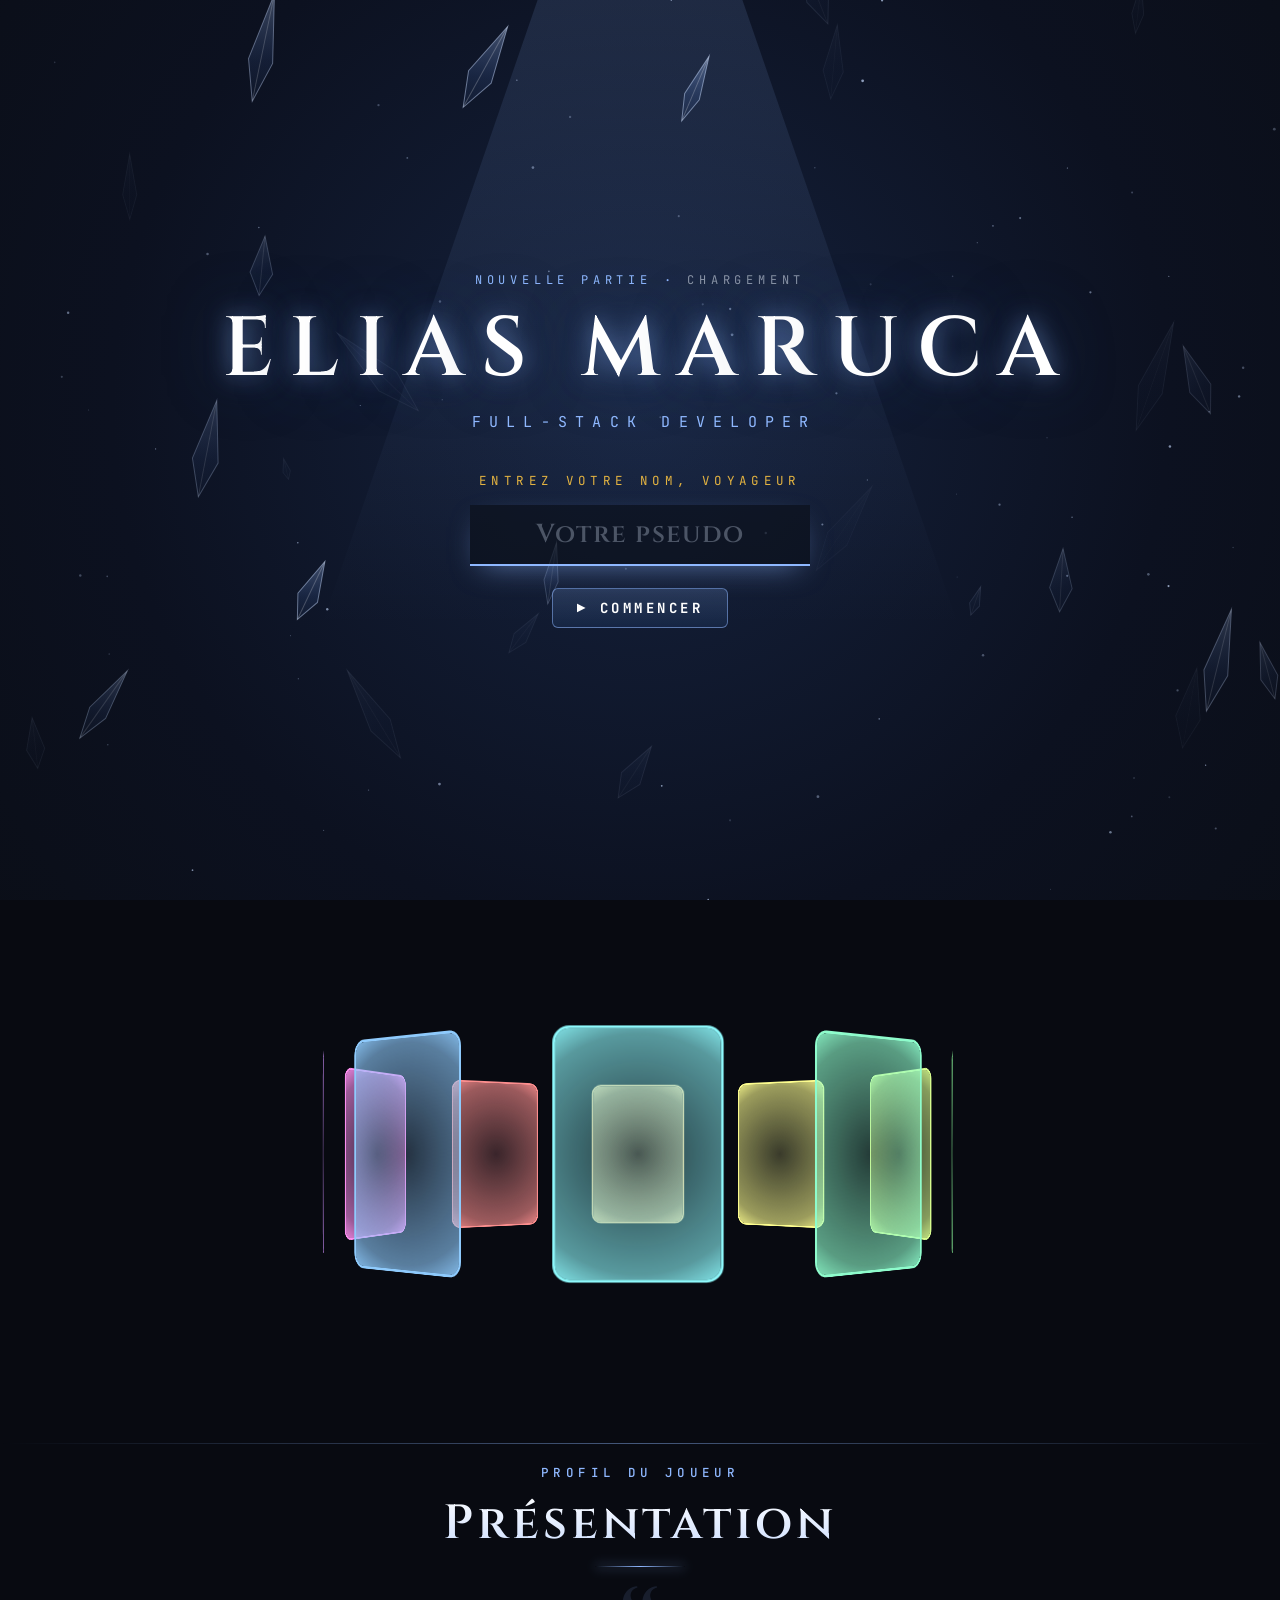
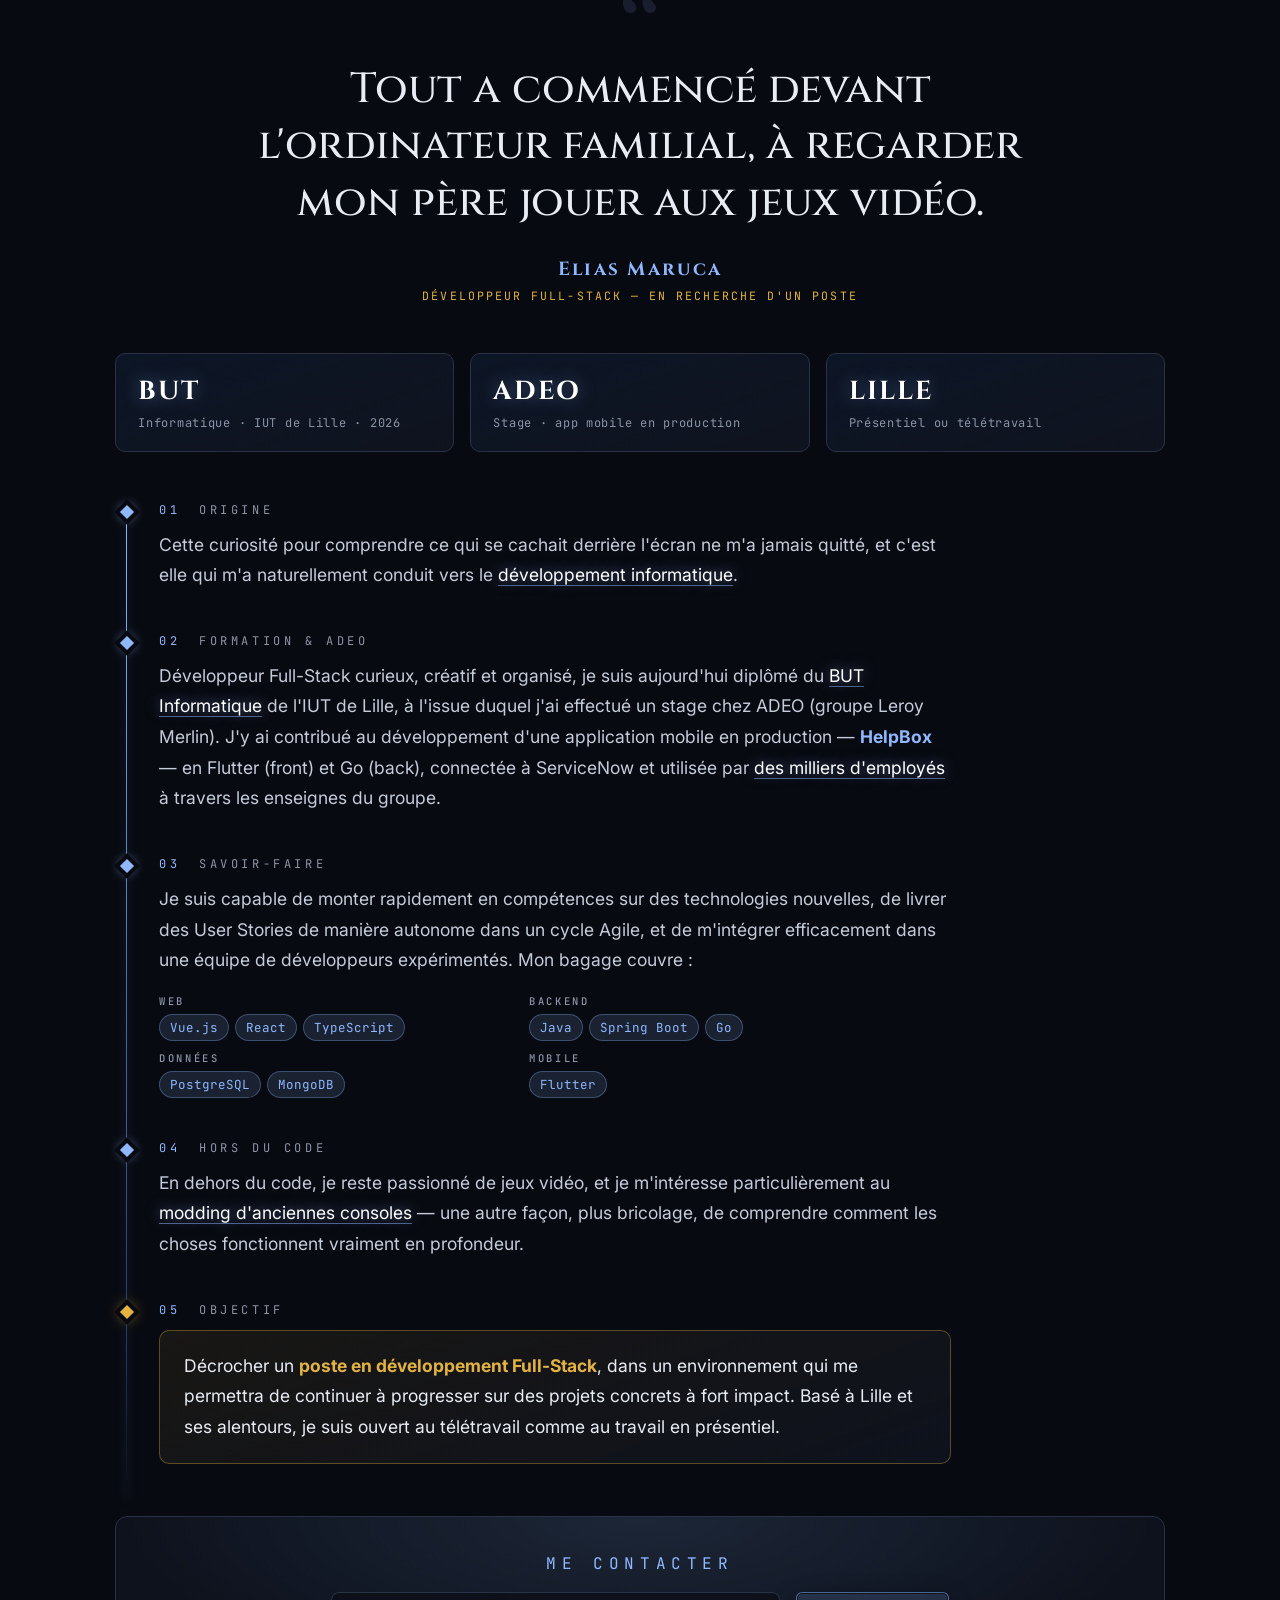
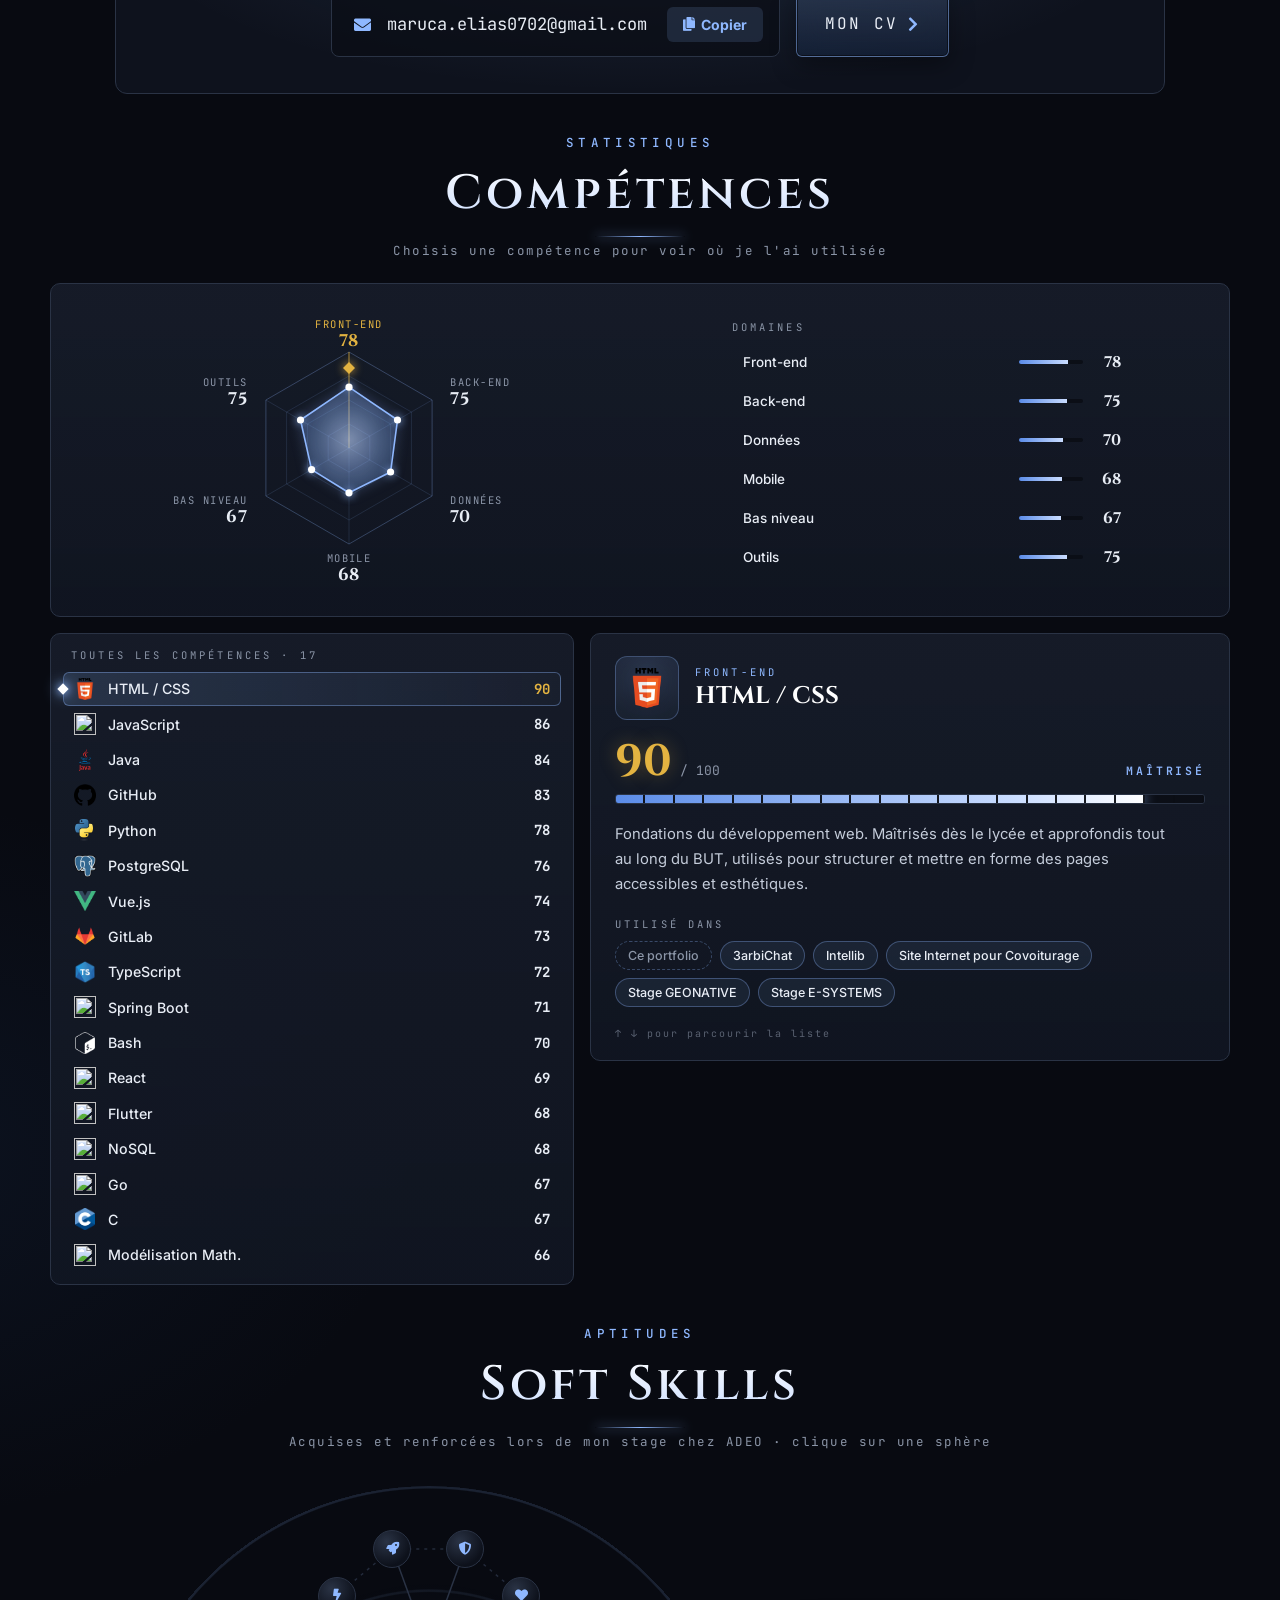
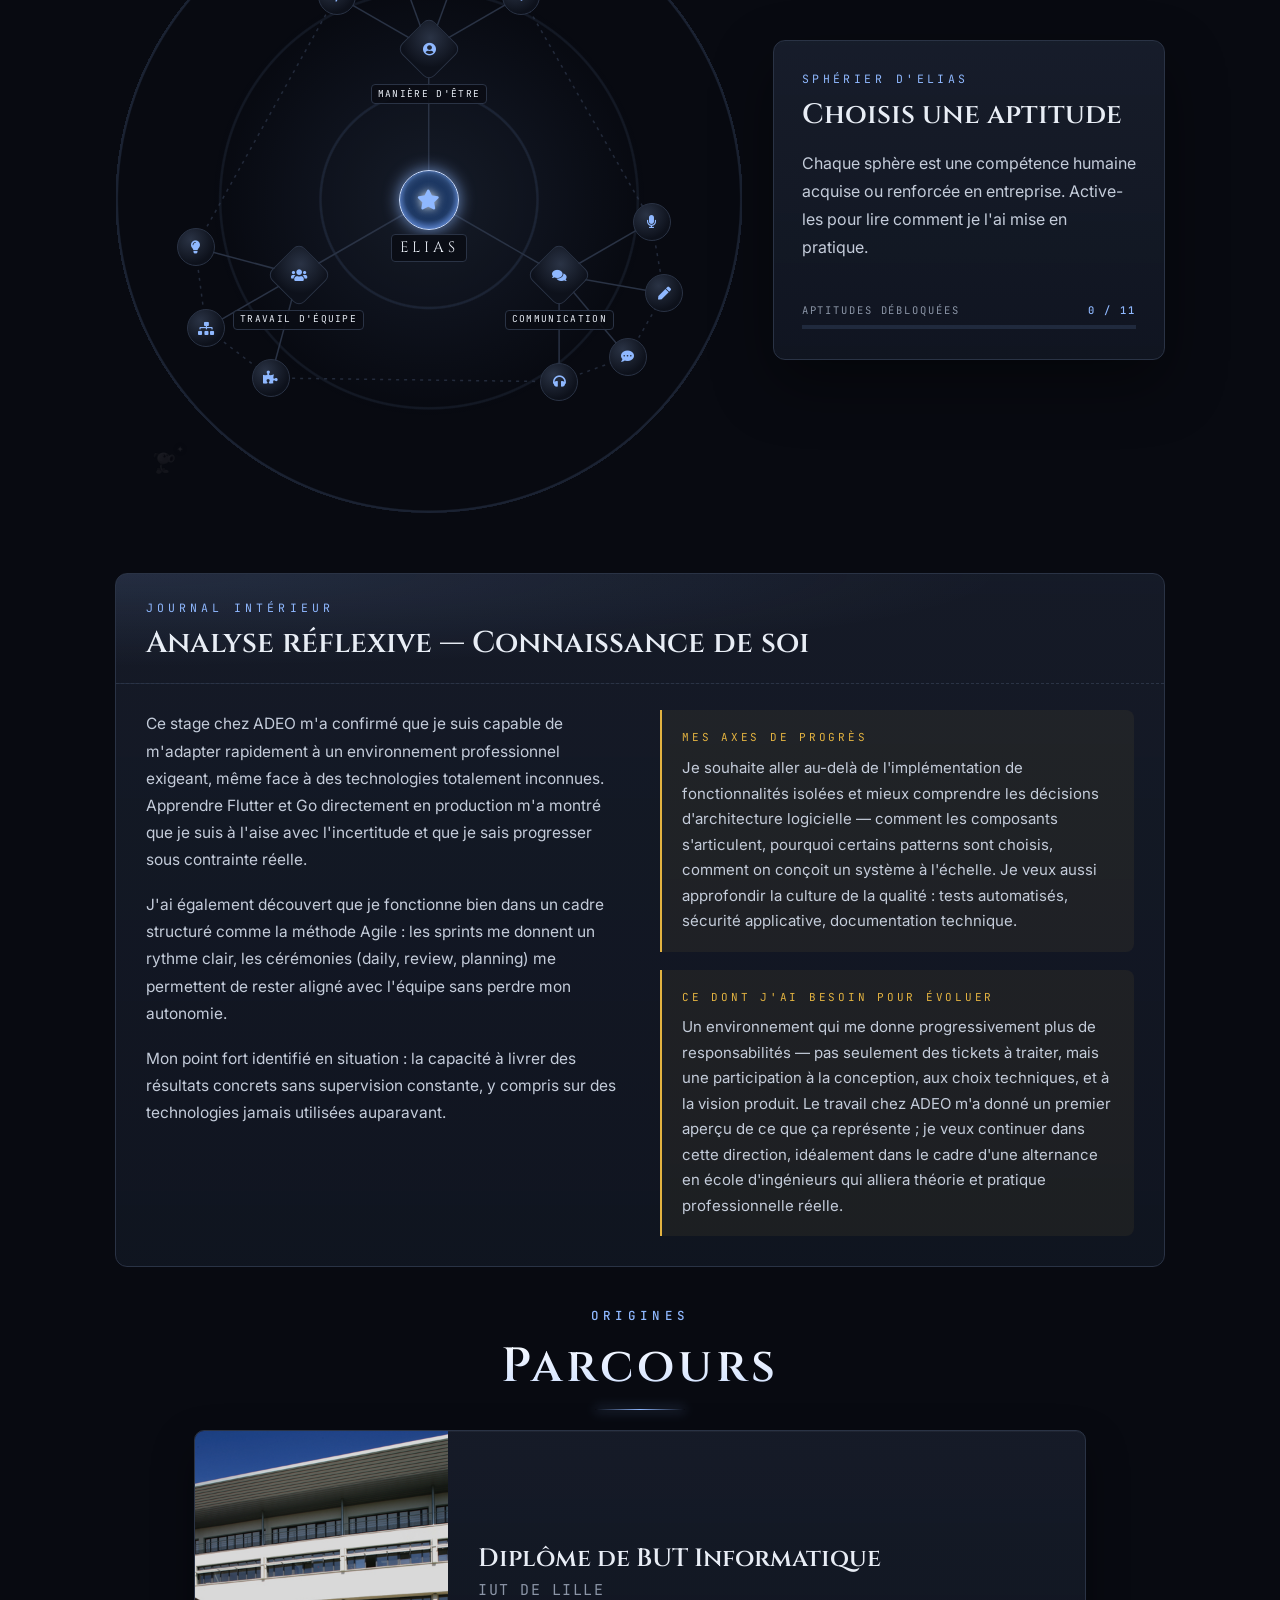
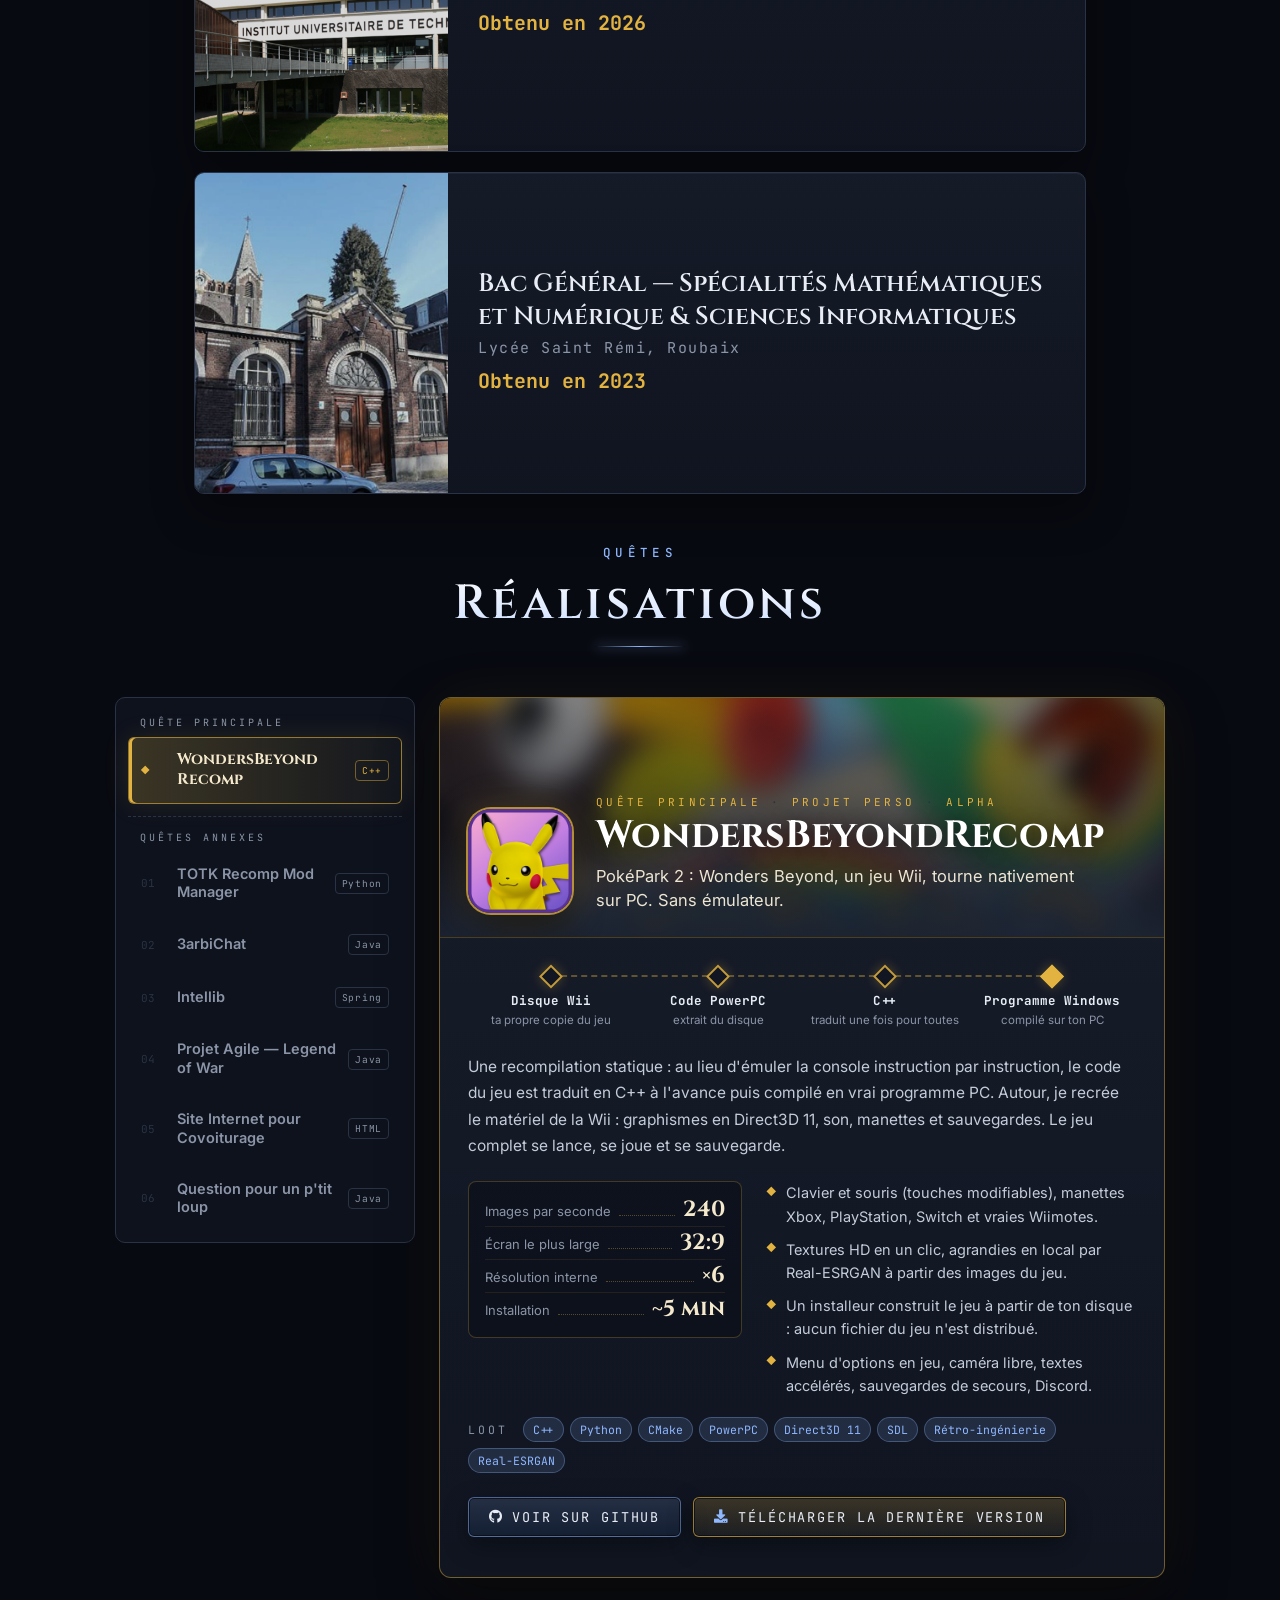
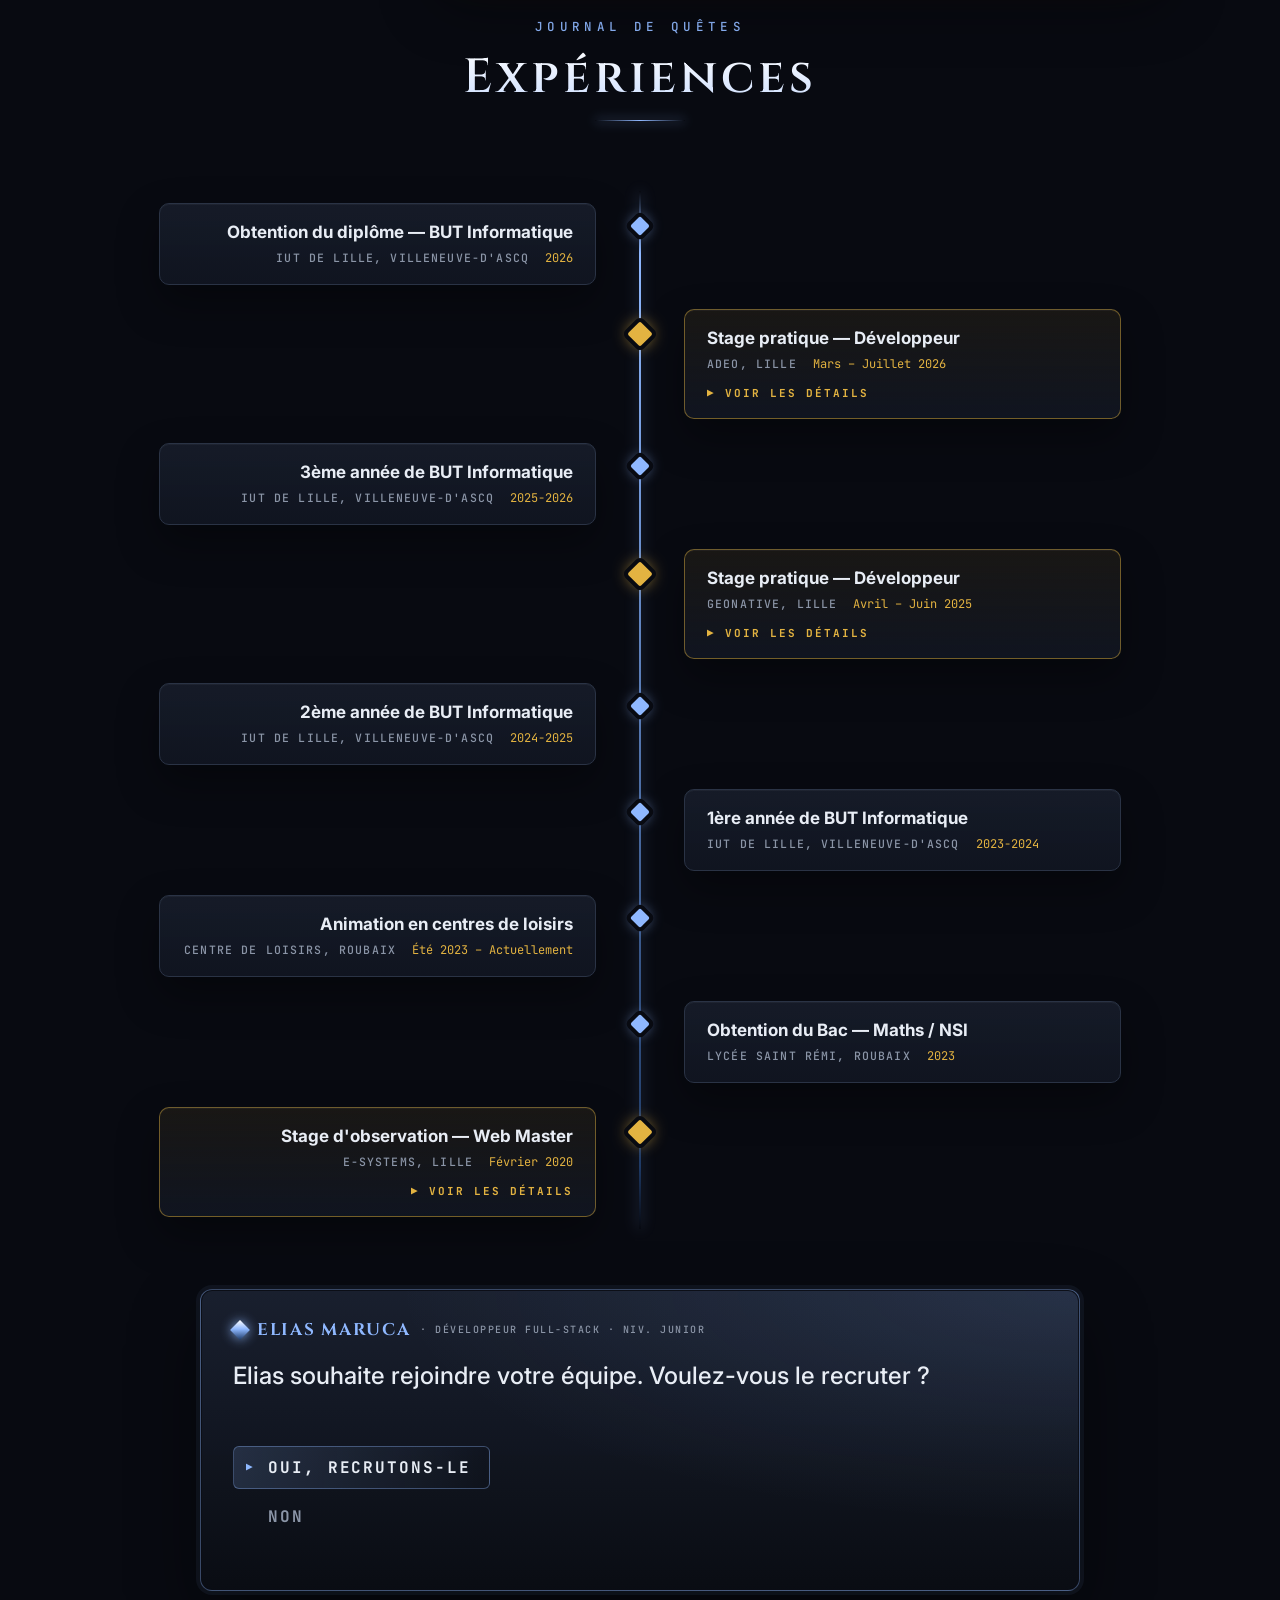
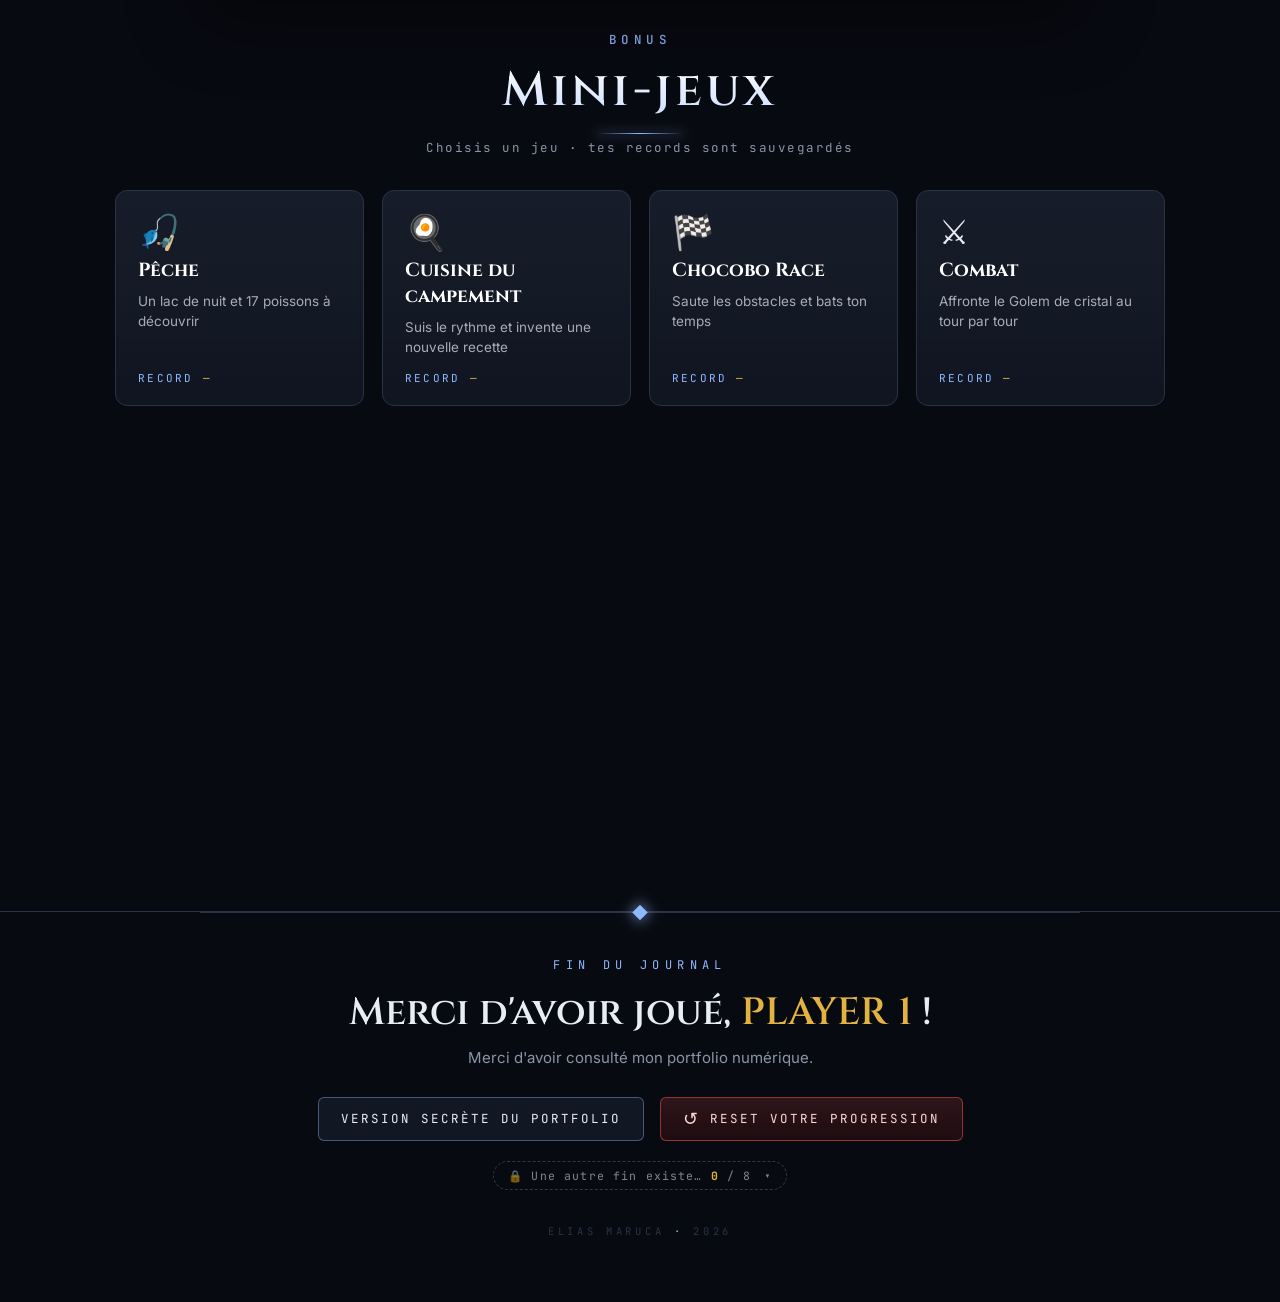
==== index.html @ d61c116b "Add a music player for the OST, off by default - Headphones button in the player card turns it on; t" ====
<!DOCTYPE html>
<html lang="fr">

<head>
    <meta charset="UTF-8" />
    <meta http-equiv="X-UA-Compatible" content="IE=edge" />
    <meta name="viewport" content="width=device-width, initial-scale=1.0" />
    <meta name="description" content="Elias Maruca's Portfolio" />
    <!-- Custom CSS -->
    <!-- mode Ardyn appliqué avant l'affichage : l'écran de chargement est déjà rouge -->
    <script>try { if (localStorage.getItem('eliasPortfolio.ardyn') === 'on') document.documentElement.classList.add('theme-ardyn'); } catch (e) { }</script>
    <!-- cycle jour/nuit (heure du visiteur), posé lui aussi avant l'affichage : pas de flash de couleurs -->
    <script>(function () { var d = new Date(), h = d.getHours() + d.getMinutes() / 60, off = false; try { off = localStorage.getItem('eliasPortfolio.daycycle') === 'off'; } catch (e) { } document.documentElement.setAttribute('data-time', off ? 'day' : h >= 5 && h < 8 ? 'dawn' : h >= 8 && h < 17.5 ? 'day' : h >= 17.5 && h < 21 ? 'dusk' : 'night'); })();</script>
    <link rel="stylesheet" href="style.css" />
    <!-- Font Awesome -->
    <link rel="stylesheet" href="https://cdnjs.cloudflare.com/ajax/libs/font-awesome/5.15.3/css/all.min.css"
        integrity="sha512-iBBXm8fW90+nuLcSKlbmrPcLa0OT92xO1BIsZ+ywDWZCvqsWgccV3gFoRBv0z+8dLJgyAHIhR35VZc2oM/gI1w=="
        crossorigin="anonymous" referrerpolicy="no-referrer" />
    <!-- Thème Noctis : Cinzel (titres), Inter (texte), JetBrains Mono (labels façon menu RPG) -->
    <link rel="preconnect" href="https://fonts.googleapis.com" />
    <link rel="preconnect" href="https://fonts.gstatic.com" crossorigin />
    <link rel="stylesheet"
        href="https://fonts.googleapis.com/css2?family=Cinzel:wght@500;600;700&family=Inter:wght@400;500;600;700&family=JetBrains+Mono:wght@400;500;700&display=swap" />
    <link rel="stylesheet" href="noctis.css" />
    <!-- Ajouts : pause, PNJ, cristaux, lecteur de musique, cycle jour/nuit, nouveaux jeux… -->
    <link rel="stylesheet" href="aventure.css" />
    <!-- Favicon -->
    <link id="favicon" rel="shortcut icon" href="./assets/logo-site.jpg" type="image/x-png" />
    <title>Elias Maruca Portfolio</title>
</head>

<body oncontextmenu="return false">

    <div class="intro-flash" id="introFlash" aria-hidden="true"></div>

    <div class="page-loader" id="pageLoader" aria-hidden="true">
        <canvas class="loader-canvas" id="loaderCanvas"></canvas>
        <div class="loader-core">
            <p class="loader-kicker"><span data-player data-fallback="NOUVELLE PARTIE">NOUVELLE PARTIE</span> <span class="dot">·</span> CHARGEMENT</p>
            <div class="loader-name" id="loaderName">ELIAS MARUCA</div>
            <p class="loader-class">FULL-STACK DEVELOPER</p>
            <div class="loader-bar">
                <div class="loader-bar-fill" id="loaderBarFill"></div>
            </div>
            <p class="loader-percent" id="loaderPercent">0%</p>
            <form class="loader-gate" id="loaderGate" autocomplete="off">
                <label for="playerName">ENTREZ VOTRE NOM, VOYAGEUR</label>
                <input id="playerName" name="playerName" maxlength="16" placeholder="Votre pseudo" spellcheck="false"
                    autocapitalize="characters" />
                <button type="submit">▶ COMMENCER</button>
            </form>
        </div>
        <div class="loader-slash"></div>
    </div>

    <!-- Custom Cursor -->
    <canvas class="cursor-trail"></canvas>
    <div class="cursor-dot"></div>

    <!-- navbar starts -->
    <header>
        <div class="logo-wrap">
            <a class="logo"><small class="logo-k">Portfolio</small> Elias Maruca</a>
        </div>
        <div id="menu" class="fas fa-bars"></div>
        <nav class="navbar" aria-label="Menu principal">
            <div class="player-card" id="playerCard">
                <span class="player-gem" aria-hidden="true"></span>
                <p class="player-name" data-player>PLAYER 1</p>
                <p class="player-lv">LV <b id="playerLv">1</b></p>
                <div class="player-xp" aria-hidden="true"><span id="playerXp"></span></div>
                <p class="player-xp-txt"><span id="playerXpTxt">1 / 7</span> ZONES EXPLORÉES</p>
                <p class="player-secrets" title="Des objets brillants sont cachés dans les pages…">✦ OBJETS SECRETS
                    <b><span id="secretCount">0</span> / <span id="secretTotal">6</span></b></p>
                <div class="player-actions">
                    <button class="player-btn" type="button" id="openTrophies" aria-label="Succès" title="Succès">🏆 <b><span id="trophyCount">0</span>/<span
                                id="trophyTotal">12</span></b></button>
                    <button class="player-btn player-sound" type="button" id="openEquip"
                        aria-label="Équipement" title="Équipement">🎒</button>
                    <button class="player-btn player-sound player-ost" type="button" id="openOst" aria-pressed="false"
                        aria-label="Musique (OST)" title="Musique (OST)"><i class="fas fa-headphones" aria-hidden="true"></i></button>
                    <button class="player-btn player-sound" type="button" id="soundToggle" aria-pressed="true"
                        aria-label="Couper les sons du menu">♪</button>
                </div>
                <span class="player-toast" id="playerToast" aria-live="polite"></span>
            </div>
            <p class="menu-kicker">MENU</p>
            <span class="menu-gem" aria-hidden="true"></span>
            <ul>
                <li><a class="active" href="#home" data-rpg="SPAWN">Accueil</a></li>
                <li><a href="#about" data-rpg="PROFIL">Présentation</a></li>
                <li><a href="#skills" data-rpg="STATISTIQUES">Compétences</a></li>
                <li><a href="#softskills" data-rpg="APTITUDES">Soft Skills</a></li>
                <li><a href="#education" data-rpg="ORIGINES">Parcours</a></li>
                <li><a href="#work" data-rpg="QUÊTES">Réalisations</a></li>
                <li><a href="#experience" data-rpg="JOURNAL">Expériences</a></li>
                <li class="menu-bonus"><a href="#games" data-rpg="BONUS">Mini-jeux</a></li>
            </ul>
            <div class="menu-foot">
                <button class="menu-reset" type="button" data-reset>↺ Reset votre progression</button>
                <button class="lang-toggle" type="button" id="langToggle" lang="en">EN</button>
            </div>
        </nav>
    </header>
    <button id="nekoToggle" class="neko-toggle" type="button" aria-label="Activer le mode chat">
        <span class="neko-toggle-head" aria-hidden="true"></span>
        <span class="sr-only">Activer le mode chat</span>
    </button>
    <!-- navbar ends -->

    <!-- hero section starts -->
    <section class="home" id="home">
        <div id="particles-js"></div>

        <div class="content">
            <p class="hero-status"><span class="status-dot"></span> EN RECHERCHE D'UN POSTE</p>
            <h2>
                <div>Salut, moi c'est <span>Elias</span></div>
            </h2>
            <p>Je suis <span class="typing-text"></span></p>
            <a href="#about" class="btn">
                <span>Présentation</span>
                <i class="fas fa-arrow-circle-down"></i>
            </a>
            <div class="socials">
                <ul class="social-icons">
                    <li>
                        <a class="linkedin" aria-label="LinkedIn" href="https://www.linkedin.com/in/elias-m-02b7a131a/"
                            target="_blank" rel="noopener noreferrer"><i class="fab fa-linkedin"></i></a>
                    </li>
                    <li>
                        <a class="github" aria-label="GitHub" href="https://github.com/eliasm4r"
                            target="_blank" rel="noopener noreferrer"><i class="fab fa-github"></i></a>
                    </li>
                </ul>
            </div>
        </div>
        <!-- From Uiverse.io by ilkhoeri -->
        <div class="wrapper">
            <div class="inner" style="--quantity: 10;">
                <div class="card" style="--index: 0;--color-card: 142, 249, 252;">
                    <div class="img"></div>
                </div>
                <div class="card" style="--index: 1;--color-card: 142, 252, 204;">
                    <div class="img"></div>
                </div>
                <div class="card" style="--index: 2;--color-card: 142, 252, 157;">
                    <div class="img"></div>
                </div>
                <div class="card" style="--index: 3;--color-card: 215, 252, 142;">
                    <div class="img"></div>
                </div>
                <div class="card" style="--index: 4;--color-card: 252, 252, 142;">
                    <div class="img"></div>
                </div>
                <div class="card" style="--index: 5;--color-card: 252, 208, 142;">
                    <div class="img"></div>
                </div>
                <div class="card" style="--index: 6;--color-card: 252, 142, 142;">
                    <div class="img"></div>
                </div>
                <div class="card" style="--index: 7;--color-card: 252, 142, 239;">
                    <div class="img"></div>
                </div>
                <div class="card" style="--index: 8;--color-card: 204, 142, 252;">
                    <div class="img"></div>
                </div>
                <div class="card" style="--index: 9;--color-card: 142, 202, 252;">
                    <div class="img"></div>
                </div>
            </div>
        </div>

        <marquee behavior="scroll" direction="right" scrollamount="15" class="home-marquee">
            <a class="softskill-secret-games" href="#" data-game="games/sonic.html" data-secret="sonic" aria-label="Secret SONIC RUSH">
                <img loading="lazy" src="https://external-media.spacehey.net/media/sl6frowk81AopN5iAmoyMjgxpDDgAeHvqj7WTLsFU3zM=/https://i.ibb.co/tz78sLs/5GpK.gif" alt="" aria-hidden="true" />
            </a>
        </marquee>
    </section>
    <!-- hero section ends -->

    <!-- about section starts -->
    <section class="about" id="about">
        <h2 class="heading" data-rpg="PROFIL DU JOUEUR">
            <i class="fas fa-user-alt"></i><span> Présentation</span>
        </h2>
        <div class="bio">
            <figure class="bio-quote">
                <blockquote>Tout a commencé devant l'ordinateur familial, à regarder mon père jouer aux jeux vidéo.
                </blockquote>
                <figcaption>
                    <strong>Elias Maruca</strong>
                    <span class="tag">Développeur Full-Stack — En recherche d'un poste</span>
                </figcaption>
            </figure>

            <ul class="bio-facts" aria-label="En bref">
                <li><b>BUT</b><span>Informatique · IUT de Lille · 2026</span></li>
                <li><b>ADEO</b><span>Stage · app mobile en production</span></li>
                <li><b>LILLE</b><span>Présentiel ou télétravail</span></li>
            </ul>

            <ol class="bio-chapters">
                <li class="bio-chapter">
                    <p class="bio-n">01 <span>ORIGINE</span></p>
                    <p>
                        Cette curiosité pour comprendre ce qui se cachait derrière l'écran ne m'a jamais quitté, et
                        c'est elle qui m'a naturellement conduit vers le <mark>développement informatique</mark>.
                    </p>
                </li>
                <li class="bio-chapter">
                    <p class="bio-n">02 <span>FORMATION &amp; ADEO</span></p>
                    <p>
                        Développeur Full-Stack curieux, créatif et organisé, je suis aujourd'hui diplômé du
                        <mark>BUT Informatique</mark> de l'IUT de Lille, à l'issue duquel j'ai effectué un stage chez
                        ADEO (groupe Leroy Merlin). J'y ai contribué au développement d'une application mobile en
                        production — <strong>HelpBox</strong> — en Flutter (front) et Go (back), connectée à ServiceNow
                        et utilisée par <mark>des milliers d'employés</mark> à travers les enseignes du groupe.
                    </p>
                </li>
                <li class="bio-chapter">
                    <p class="bio-n">03 <span>SAVOIR-FAIRE</span></p>
                    <p>
                        Je suis capable de monter rapidement en compétences sur des technologies nouvelles, de livrer
                        des User Stories de manière autonome dans un cycle Agile, et de m'intégrer efficacement dans
                        une équipe de développeurs expérimentés. Mon bagage couvre :
                    </p>
                    <div class="bio-stack">
                        <div><b>WEB</b><span>Vue.js</span><span>React</span><span>TypeScript</span></div>
                        <div><b>BACKEND</b><span>Java</span><span>Spring Boot</span><span>Go</span></div>
                        <div><b>DONNÉES</b><span>PostgreSQL</span><span>MongoDB</span></div>
                        <div><b>MOBILE</b><span>Flutter</span></div>
                    </div>
                </li>
                <li class="bio-chapter">
                    <p class="bio-n">04 <span>HORS DU CODE</span></p>
                    <p>
                        En dehors du code, je reste passionné de jeux vidéo, et je m'intéresse particulièrement au
                        <mark>modding d'anciennes consoles</mark> — une autre façon, plus bricolage, de comprendre
                        comment les choses fonctionnent vraiment en profondeur.
                    </p>
                </li>
                <li class="bio-chapter bio-goal">
                    <p class="bio-n">05 <span>OBJECTIF</span></p>
                    <p>
                        Décrocher un <strong>poste en développement Full-Stack</strong>, dans un environnement qui me
                        permettra de continuer à progresser sur des projets concrets à fort impact. Basé à Lille et ses
                        alentours, je suis ouvert au télétravail comme au travail en présentiel.
                    </p>
                </li>
            </ol>

            <div class="bio-contact">
                <p class="bio-contact-k">ME CONTACTER</p>
                <div class="bio-contact-row">
                    <div class="box email-copy-box" id="emailCopyBox" role="button" tabindex="0"
                        aria-label="Copier l'adresse email">
                        <p><i class="fas fa-envelope"></i> maruca.elias0702@gmail.com</p>
                        <span class="email-copy-btn">
                            <i class="fas fa-copy"></i>
                            <span class="email-copy-label">Copier</span>
                        </span>
                    </div>
                    <a href="#" id="openCvModal" class="btn resume-btn no-scroll">
                        <span>MON CV</span>
                        <i class="fas fa-chevron-right"></i>
                    </a>
                </div>
            </div>
        </div>
        <button class="chest" type="button" data-chest="prism" aria-label="Coffre caché" style="--x:3%;--y:50%"><svg class="chest-art" viewBox="0 0 40 34" aria-hidden="true"><path class="chest-lid" d="M4 15 V10 Q4 3 11 3 H29 Q36 3 36 10 V15 Z"/><path class="chest-band" d="M10 3.6 V15 M30 3.6 V15"/><rect class="chest-body" x="4" y="15" width="32" height="16" rx="1.5"/><path class="chest-band" d="M10 15 V31 M30 15 V31"/><rect class="chest-rim" x="3" y="13.6" width="34" height="3" rx="1"/><rect class="chest-lock" x="17" y="13" width="6" height="8" rx="1.2"/><circle class="chest-hole" cx="20" cy="17.6" r="1.1"/></svg></button>
    </section>
    <!-- about section ends -->

    <!-- skills section starts -->
    <section class="skills" id="skills">
        <h2 class="heading" data-rpg="STATISTIQUES">
            <i class="fas fa-laptop-code"></i><span> Compétences</span>
        </h2>
        <p class="skills-subtitle">Choisis une compétence pour voir où je l'ai utilisée</p>

        <!-- Écran de statut : moyenne par domaine (hexagone), liste triée par niveau, fiche détaillée.
             Tout est rempli par script.js (initStatScreen) à partir de skillData / skillLevels. -->
        <div class="stat-screen" id="statScreen">
            <div class="stat-attrs">
                <svg class="stat-radar" id="statRadar" viewBox="0 0 340 300" role="img"></svg>
                <div class="stat-domains-wrap">
                    <p class="stat-k">DOMAINES</p>
                    <ul class="stat-domains" id="statDomains"></ul>
                </div>
            </div>
            <div class="stat-list-wrap">
                <p class="stat-k" id="statListLabel"></p>
                <ul class="stat-list" id="statList" role="listbox" aria-labelledby="statListLabel"></ul>
            </div>
            <article class="stat-detail" id="statDetail"></article>
        </div>
        <!-- objet secret : lance un jeu -->
        <a class="secret-item" href="#" data-game="games/cuphead.html" data-secret="cuphead"
            aria-label="Objet secret" style="--d:1.7;--x:96%;--y:96%"><img loading="lazy" src="./assets/cuphead/cuphead.webp" alt="" aria-hidden="true"></a>
    </section>
    <!-- skills section ends -->

    <!-- =============================================
     SOFT SKILLS SECTION — à insérer après </section> de #skills
     ============================================= -->
    <section class="softskills" id="softskills">
        <h2 class="heading" data-rpg="APTITUDES">
            <i class="fas fa-brain"></i><span> Soft Skills</span>
        </h2>
        <p class="skills-subtitle">Acquises et renforcées lors de mon stage chez ADEO · clique sur une sphère</p>

        <div class="sphere">
            <div class="sphere-board" id="sphereBoard">
                <svg class="sphere-links" viewBox="0 0 100 100" preserveAspectRatio="none" aria-hidden="true">
                    <line x1="50" y1="50" x2="50.0" y2="26.0" data-link="c0" />
                    <line x1="50.0" y1="26.0" x2="35.28" y2="17.5" data-link="s0" />
                    <line x1="50.0" y1="26.0" x2="44.19" y2="10.03" data-link="s1" />
                    <line x1="35.28" y1="17.5" x2="44.19" y2="10.03" data-link="lat" />
                    <line x1="50.0" y1="26.0" x2="55.81" y2="10.03" data-link="s2" />
                    <line x1="44.19" y1="10.03" x2="55.81" y2="10.03" data-link="lat" />
                    <line x1="50.0" y1="26.0" x2="64.72" y2="17.5" data-link="s3" />
                    <line x1="55.81" y1="10.03" x2="64.72" y2="17.5" data-link="lat" />
                    <line x1="50" y1="50" x2="70.78" y2="62.0" data-link="c1" />
                    <line x1="70.78" y1="62.0" x2="85.5" y2="53.5" data-link="s4" />
                    <line x1="70.78" y1="62.0" x2="87.52" y2="64.95" data-link="s5" />
                    <line x1="85.5" y1="53.5" x2="87.52" y2="64.95" data-link="lat" />
                    <line x1="70.78" y1="62.0" x2="81.71" y2="75.02" data-link="s6" />
                    <line x1="87.52" y1="64.95" x2="81.71" y2="75.02" data-link="lat" />
                    <line x1="70.78" y1="62.0" x2="70.78" y2="79.0" data-link="s7" />
                    <line x1="81.71" y1="75.02" x2="70.78" y2="79.0" data-link="lat" />
                    <line x1="50" y1="50" x2="29.22" y2="62.0" data-link="c2" />
                    <line x1="29.22" y1="62.0" x2="24.82" y2="78.42" data-link="s8" />
                    <line x1="29.22" y1="62.0" x2="14.5" y2="70.5" data-link="s9" />
                    <line x1="24.82" y1="78.42" x2="14.5" y2="70.5" data-link="lat" />
                    <line x1="29.22" y1="62.0" x2="12.8" y2="57.6" data-link="s10" />
                    <line x1="14.5" y1="70.5" x2="12.8" y2="57.6" data-link="lat" />
                    <line x1="64.72" y1="17.5" x2="85.5" y2="53.5" data-link="ring" />
                    <line x1="70.78" y1="79.0" x2="24.82" y2="78.42" data-link="ring" />
                    <line x1="12.8" y1="57.6" x2="35.28" y2="17.5" data-link="ring" />
                </svg>
                <button class="sphere-node sphere-core is-on" type="button" style="--x:50%;--y:50%" data-node="core">
                    <span class="node-gem"><i class="fas fa-star"></i></span><span class="node-label">ELIAS</span>
                </button>
                <button class="sphere-node sphere-cat" type="button" style="--x:50.0%;--y:26.0%" data-node="c0" data-cat="Manière d&#x27;être">
                    <span class="node-gem"><i class="fas fa-user-circle"></i></span><span class="node-label">MANIÈRE D'ÊTRE</span>
                </button>
                <button class="sphere-node sphere-skill " type="button" style="--x:35.28%;--y:17.5%" data-node="s0" data-parent="c0" data-cat="Manière d&#x27;être" data-title="Adaptabilité">
                    <span class="node-gem"><i class="fas fa-bolt"></i></span><span class="node-label">Adaptabilité</span>
                    <span class="node-text" hidden>Arrivé sans aucune connaissance de Flutter ni de Go, j'ai appris ces deux technologies directement en contexte professionnel réel, sur une application en production utilisée par les employés d'un grand groupe.</span>
                </button>
                <button class="sphere-node sphere-skill " type="button" style="--x:44.19%;--y:10.03%" data-node="s1" data-parent="c0" data-cat="Manière d&#x27;être" data-title="Engagement & sens des responsabilités">
                    <span class="node-gem"><i class="fas fa-rocket"></i></span><span class="node-label">Engagement</span>
                    <span class="node-text" hidden>Je gère mes tâches en autonomie dans un cycle de sprints de 2 semaines. Je prends des initiatives sans attendre qu'on me dicte quoi faire, ce qui m'a valu d'être reconnu comme un vrai "+1" au projet par mon équipe.</span>
                </button>
                <button class="sphere-node sphere-skill " type="button" style="--x:55.81%;--y:10.03%" data-node="s2" data-parent="c0" data-cat="Manière d&#x27;être" data-title="Confiance en soi & posture professionnelle">
                    <span class="node-gem"><i class="fas fa-shield-alt"></i></span><span class="node-label">Confiance</span>
                    <span class="node-text" hidden>Intégré dans une équipe expérimentée chez ADEO (groupe Leroy Merlin), je me positionne comme un membre à part entière : je contribue, je propose, et je n'hésite pas à solliciter de l'aide au bon moment.</span>
                </button>
                <button class="sphere-node sphere-skill " type="button" style="--x:64.72%;--y:17.5%" data-node="s3" data-parent="c0" data-cat="Manière d&#x27;être" data-title="Gestion des imprévus & stabilité émotionnelle">
                    <span class="node-gem"><i class="fas fa-heart"></i></span><span class="node-label">Sang-froid</span>
                    <span class="node-text" hidden>Je n'ai pas rencontré de situation de stress majeur pendant le stage, mais je garde une posture calme face aux blocages techniques et je réagis vite en demandant de l'aide. En travail en duo, je communique clairement pour maintenir un rythme de travail fluide.</span>
                </button>
                <button class="sphere-node sphere-cat" type="button" style="--x:70.78%;--y:62.0%" data-node="c1" data-cat="Manière de communiquer">
                    <span class="node-gem"><i class="fas fa-comments"></i></span><span class="node-label">COMMUNICATION</span>
                </button>
                <button class="sphere-node sphere-skill lab-r" type="button" style="--x:85.5%;--y:53.5%" data-node="s4" data-parent="c1" data-cat="Manière de communiquer" data-title="Communication en contexte professionnel">
                    <span class="node-gem"><i class="fas fa-microphone"></i></span><span class="node-label">Oral</span>
                    <span class="node-text" hidden>Participation active aux daily stand-ups quotidiens, aux sprint reviews de fin de sprint et aux sprint plannings. Je prends la parole pour présenter mon avancement et mes éventuels blocages.</span>
                </button>
                <button class="sphere-node sphere-skill lab-r" type="button" style="--x:87.52%;--y:64.95%" data-node="s5" data-parent="c1" data-cat="Manière de communiquer" data-title="Communication écrite en contexte professionnel">
                    <span class="node-gem"><i class="fas fa-pen"></i></span><span class="node-label">Écrit</span>
                    <span class="node-text" hidden>Pendant mon stage, j'ai rédigé des commentaires de Pull Request et des messages d'équipe (Google Chat) pour signaler des blocages et proposer des solutions. Exemple concret : j'ai documenté un bug de génération de diagnostic IA avec un titre clair, une description précise, les erreurs observées et les étapes de reproduction pour accélérer l'analyse et la correction.</span>
                </button>
                <button class="sphere-node sphere-skill lab-r" type="button" style="--x:81.71%;--y:75.02%" data-node="s6" data-parent="c1" data-cat="Manière de communiquer" data-title="Réception et prise en compte des feedbacks">
                    <span class="node-gem"><i class="fas fa-comment-dots"></i></span><span class="node-label">Feedbacks</span>
                    <span class="node-text" hidden>Les retours de mon équipe — notamment le fait qu'on m'ait dit que je contribuais réellement au projet sans le ralentir — m'ont permis d'ajuster ma façon de travailler et de gagner en assurance.</span>
                </button>
                <button class="sphere-node sphere-skill " type="button" style="--x:70.78%;--y:79.0%" data-node="s7" data-parent="c1" data-cat="Manière de communiquer" data-title="Écoute & assertivité">
                    <span class="node-gem"><i class="fas fa-headphones"></i></span><span class="node-label">Écoute</span>
                    <span class="node-text" hidden>Je sais identifier quand j'ai besoin d'aide et je la demande sans hésiter. Dans les tâches réalisées en équipe, je communique de façon directe et constructive pour clarifier les responsabilités, proposer des solutions et intégrer les retours rapidement.</span>
                </button>
                <button class="sphere-node sphere-cat" type="button" style="--x:29.22%;--y:62.0%" data-node="c2" data-cat="Manière de travailler avec les autres">
                    <span class="node-gem"><i class="fas fa-users"></i></span><span class="node-label">TRAVAIL D'ÉQUIPE</span>
                </button>
                <button class="sphere-node sphere-skill lab-l" type="button" style="--x:24.82%;--y:78.42%" data-node="s8" data-parent="c2" data-cat="Manière de travailler avec les autres" data-title="Travail en équipe & coopération">
                    <span class="node-gem"><i class="fas fa-puzzle-piece"></i></span><span class="node-label">Coopération</span>
                    <span class="node-text" hidden>Certaines tâches sont réalisées en binôme (ex. : un développeur gère le back-end, l'autre le front-end). Cette coordination nécessite une communication claire et une bonne compréhension du travail de chacun.</span>
                </button>
                <button class="sphere-node sphere-skill lab-l" type="button" style="--x:14.5%;--y:70.5%" data-node="s9" data-parent="c2" data-cat="Manière de travailler avec les autres" data-title="Positionnement dans un collectif">
                    <span class="node-gem"><i class="fas fa-sitemap"></i></span><span class="node-label">Collectif</span>
                    <span class="node-text" hidden>Au sein d'une équipe de développeurs expérimentés, je me suis positionné comme un contributeur actif et fiable. Mon intégration dans la méthode Agile (Scrum) m'a appris à m'inscrire dans un rythme collectif structuré.</span>
                </button>
                <button class="sphere-node sphere-skill lab-l" type="button" style="--x:12.8%;--y:57.6%" data-node="s10" data-parent="c2" data-cat="Manière de travailler avec les autres" data-title="Prise d'initiative">
                    <span class="node-gem"><i class="fas fa-lightbulb"></i></span><span class="node-label">Initiative</span>
                    <span class="node-text" hidden>Je ne me limite pas aux tâches assignées : je propose des améliorations, j'explore des pistes techniques (notamment sur la partie R&D LLM) et j'anticipe les besoins du sprint sans attendre de directives.</span>
                </button>
                <a class="secret-item" href="#" data-game="games/pvz.html" data-secret="pvz" aria-label="Objet secret"
                    style="--d:3.4;--x:8%;--y:92%"><img loading="lazy" src="./assets/pvz/pvz.webp" alt="" aria-hidden="true"></a>
            </div>

            <aside class="sphere-panel" aria-live="polite">
                <p class="sphere-panel-cat" id="spherePanelCat">SPHÉRIER D'ELIAS</p>
                <h3 id="spherePanelTitle">Choisis une aptitude</h3>
                <p id="spherePanelText">Chaque sphère est une compétence humaine acquise ou renforcée en entreprise.
                    Active-les pour lire comment je l'ai mise en pratique.</p>
                <div class="sphere-progress">
                    <span>APTITUDES DÉBLOQUÉES</span>
                    <b><span id="sphereCount">0</span> / 11</b>
                    <div class="sphere-progress-bar"><span id="sphereBar"></span></div>
                </div>
            </aside>
        </div>

        <article class="journal">
            <div class="journal-head">
                <p class="journal-kicker">JOURNAL INTÉRIEUR</p>
                <h3>Analyse réflexive — Connaissance de soi</h3>
            </div>
            <div class="journal-body">
                <p>Ce stage chez ADEO m'a confirmé que je suis capable de m'adapter rapidement à un environnement professionnel exigeant, même face à des technologies totalement inconnues. Apprendre Flutter et Go directement en production m'a montré que je suis à l'aise avec l'incertitude et que je sais progresser sous contrainte réelle.</p>
                <p>J'ai également découvert que je fonctionne bien dans un cadre structuré comme la méthode Agile : les sprints me donnent un rythme clair, les cérémonies (daily, review, planning) me permettent de rester aligné avec l'équipe sans perdre mon autonomie.</p>
                <p>Mon point fort identifié en situation : la capacité à livrer des résultats concrets sans supervision constante, y compris sur des technologies jamais utilisées auparavant.</p>
                <div class="journal-callout"><p class="journal-k">MES AXES DE PROGRÈS</p><p>Je souhaite aller au-delà de l'implémentation de fonctionnalités isolées et mieux comprendre les décisions d'architecture logicielle — comment les composants s'articulent, pourquoi certains patterns sont choisis, comment on conçoit un système à l'échelle. Je veux aussi approfondir la culture de la qualité : tests automatisés, sécurité applicative, documentation technique.</p></div>
                <div class="journal-callout"><p class="journal-k">CE DONT J'AI BESOIN POUR ÉVOLUER</p><p>Un environnement qui me donne progressivement plus de responsabilités — pas seulement des tickets à traiter, mais une participation à la conception, aux choix techniques, et à la vision produit. Le travail chez ADEO m'a donné un premier aperçu de ce que ça représente ; je veux continuer dans cette direction, idéalement dans le cadre d'une alternance en école d'ingénieurs qui alliera théorie et pratique professionnelle réelle.</p></div>
            </div>
        </article>
    </section>

    <!-- education section starts -->
    <section class="education" id="education">
        <h1 class="heading" data-rpg="ORIGINES">
            <i class="fas fa-graduation-cap"></i><span> Parcours</span>
        </h1>
        <div class="box-container">
            <div class="box">
                <div class="image">
                    <img loading="lazy" draggable="false" src="./assets/iuta.jpg" alt="IUT de Lille"
                        style="width: 550px; height: 250px" />
                </div>
                <div class="content">
                    <h3>Diplôme de BUT Informatique</h3>
                    <p>IUT DE LILLE</p>
                    <h4>Obtenu en 2026</h4>
                </div>
            </div>
            <div class="box">
                <div class="image">
                    <img loading="lazy" draggable="false" src="./assets/stremi.jpeg" alt="Lycée Saint Rémi"
                        style="width: 550px; height: 250px" />
                </div>
                <div class="content">
                    <h3>Bac Général — Spécialités Mathématiques et Numérique & Sciences Informatiques</h3>
                    <p>Lycée Saint Rémi, Roubaix</p>
                    <h4>Obtenu en 2023</h4>
                </div>
            </div>
        </div>
        <!-- objet secret : lance un jeu -->
        <a class="secret-item" href="#" data-game="games/mariods.html" data-secret="mario"
            aria-label="Objet secret" style="--d:5.1;--x:3%;--y:55%"><img loading="lazy" src="./assets/mario/mario.webp" alt="" aria-hidden="true"></a>
        <button class="chest" type="button" data-chest="emerald" aria-label="Coffre caché" style="--x:97%;--y:12%"><svg class="chest-art" viewBox="0 0 40 34" aria-hidden="true"><path class="chest-lid" d="M4 15 V10 Q4 3 11 3 H29 Q36 3 36 10 V15 Z"/><path class="chest-band" d="M10 3.6 V15 M30 3.6 V15"/><rect class="chest-body" x="4" y="15" width="32" height="16" rx="1.5"/><path class="chest-band" d="M10 15 V31 M30 15 V31"/><rect class="chest-rim" x="3" y="13.6" width="34" height="3" rx="1"/><rect class="chest-lock" x="17" y="13" width="6" height="8" rx="1.2"/><circle class="chest-hole" cx="20" cy="17.6" r="1.1"/></svg></button>
    </section>
    <!-- education section ends -->

    <!-- work project section starts -->
    <section class="work" id="work">
        <h2 class="heading" data-rpg="QUÊTES">
            <i class="fas fa-laptop-code"></i><span> Réalisations</span>
        </h2>
        <div class="quests">
            <ul class="quest-list" role="tablist" aria-label="Projets">
                <li class="quest-group" aria-hidden="true">QUÊTE PRINCIPALE</li>
                <li><button class="quest-tab quest-tab-main is-active" type="button" role="tab" aria-selected="true"
                        aria-controls="q-wonders"><span class="quest-n" aria-hidden="true">◆</span><span class="quest-t">Wonders<wbr>Beyond<wbr>Recomp</span><span
                            class="quest-tag">C++</span></button></li>
                <li class="quest-group" aria-hidden="true">QUÊTES ANNEXES</li>
                <li><button class="quest-tab" type="button" role="tab" aria-selected="false"
                        aria-controls="q-totk"><span class="quest-n">01</span><span class="quest-t">TOTK Recomp Mod Manager</span><span
                            class="quest-tag">Python</span></button></li>
                <li><button class="quest-tab" type="button" role="tab" aria-selected="false"
                        aria-controls="q-3arbichat"><span class="quest-n">02</span><span class="quest-t">3arbiChat</span><span
                            class="quest-tag">Java</span></button></li>
                <li><button class="quest-tab" type="button" role="tab" aria-selected="false"
                        aria-controls="q-intellib"><span class="quest-n">03</span><span class="quest-t">Intellib</span><span
                            class="quest-tag">Spring</span></button></li>
                <li><button class="quest-tab" type="button" role="tab" aria-selected="false"
                        aria-controls="q-agile"><span class="quest-n">04</span><span class="quest-t">Projet Agile — Legend of War</span><span
                            class="quest-tag">Java</span></button></li>
                <li><button class="quest-tab" type="button" role="tab" aria-selected="false"
                        aria-controls="q-covoit"><span class="quest-n">05</span><span class="quest-t">Site Internet pour Covoiturage</span><span
                            class="quest-tag">HTML</span></button></li>
                <li><button class="quest-tab" type="button" role="tab" aria-selected="false"
                        aria-controls="q-qppl"><span class="quest-n">06</span><span class="quest-t">Question pour un p'tit loup</span><span
                            class="quest-tag">Java</span></button></li>
            </ul>
            <div class="quest-panels">
            <!-- Quête principale : le plus gros projet -->
            <article class="quest-detail quest-main is-active" id="q-wonders" role="tabpanel" aria-labelledby="qmTitle">
                <div class="qm-hero">
                    <img class="qm-bg" src="assets/covers/pokepark2.jpg" alt="" aria-hidden="true" loading="lazy" draggable="false" />
                    <div class="qm-hero-inner">
                        <img class="qm-icon" src="assets/projets/wondersbeyond-icon.png" alt="Icône de WondersBeyondRecomp" width="104" height="104" loading="lazy" draggable="false" />
                        <div class="qm-head">
                            <p class="quest-kicker">QUÊTE PRINCIPALE <span>·</span> PROJET PERSO <span>·</span> ALPHA</p>
                            <h3 id="qmTitle">Wonders<wbr>Beyond<wbr>Recomp</h3>
                            <p class="qm-pitch">PokéPark 2 : Wonders Beyond, un jeu Wii, tourne nativement sur PC. Sans émulateur.</p>
                        </div>
                    </div>
                </div>
                <div class="quest-info qm-info">
                    <ol class="qm-route" aria-label="Comment le jeu arrive sur PC">
                        <li><b>Disque Wii</b><small>ta propre copie du jeu</small></li>
                        <li><b>Code PowerPC</b><small>extrait du disque</small></li>
                        <li><b>C++</b><small>traduit une fois pour toutes</small></li>
                        <li><b>Programme Windows</b><small>compilé sur ton PC</small></li>
                    </ol>
                    <p class="quest-desc">Une recompilation statique : au lieu d'émuler la console instruction par instruction, le code du jeu est traduit en C++ à l'avance puis compilé en vrai programme PC. Autour, je recrée le matériel de la Wii : graphismes en Direct3D 11, son, manettes et sauvegardes. Le jeu complet se lance, se joue et se sauvegarde.</p>
                    <div class="qm-grid">
                        <dl class="qm-stats" aria-label="Ce que le portage apporte">
                            <div><dt>Images par seconde</dt><dd>240</dd></div>
                            <div><dt>Écran le plus large</dt><dd>32:9</dd></div>
                            <div><dt>Résolution interne</dt><dd>×6</dd></div>
                            <div><dt>Installation</dt><dd>~5 min</dd></div>
                        </dl>
                        <ul class="qm-feats">
                            <li>Clavier et souris (touches modifiables), manettes Xbox, PlayStation, Switch et vraies Wiimotes.</li>
                            <li>Textures HD en un clic, agrandies en local par Real-ESRGAN à partir des images du jeu.</li>
                            <li>Un installeur construit le jeu à partir de ton disque : aucun fichier du jeu n'est distribué.</li>
                            <li>Menu d'options en jeu, caméra libre, textes accélérés, sauvegardes de secours, Discord.</li>
                        </ul>
                    </div>
                    <div class="quest-loot"><span class="loot-label">LOOT</span><span>C++</span><span>Python</span><span>CMake</span><span>PowerPC</span><span>Direct3D 11</span><span>SDL</span><span>Rétro-ingénierie</span><span>Real-ESRGAN</span></div>
                    <div class="qm-actions">
                        <a class="btn quest-link" href="https://github.com/eliasm4r/WondersBeyondRecomp" target="_blank" rel="noopener noreferrer"><i class="fab fa-github"></i> Voir sur GitHub</a>
                        <a class="btn quest-link qm-dl" href="https://github.com/eliasm4r/WondersBeyondRecomp/releases/latest" target="_blank" rel="noopener noreferrer"><i class="fas fa-download"></i> Télécharger la dernière version</a>
                        <p class="qm-live" id="qmLive" hidden></p>
                    </div>
                </div>
            </article>
            <article class="quest-detail" id="q-totk" role="tabpanel" hidden>
                <div class="quest-media"><img loading="lazy" draggable="false" src="assets/projets/totk-mod-manager.webp" alt="TOTK Recomp Mod Manager" /></div>
                <div class="quest-info">
                    <p class="quest-kicker">QUÊTE ANNEXE 01 <span>·</span> PROJET PERSO</p>
                    <h3>TOTK Recomp Mod Manager</h3>
                    <p class="quest-desc">Gestionnaire de mods pour la recompilation PC de Zelda : Tears of the Kingdom, sur Windows et Linux (Steam Deck compris). On importe des mods en .zip, .7z ou .rar, on les active d'un clic, on choisit lequel l'emporte en cas de conflit, et on applique le tout sans ligne de commande.</p>
                    <div class="quest-loot"><span class="loot-label">LOOT</span><span>Python</span><span>Tkinter</span><span>PyInstaller</span><span>AppImage</span><span>Windows</span><span>Linux</span></div>
                    <a class="btn quest-link" href="https://github.com/eliasm4r/totk-recomp-mod-manager" target="_blank" rel="noopener noreferrer"><i class="fab fa-github"></i> Voir sur GitHub</a>
                </div>
            </article>
            <article class="quest-detail" id="q-3arbichat" role="tabpanel" hidden>
                <div class="quest-media"><img loading="lazy" draggable="false" src="assets/3arbiChat.png" alt="3arbiChat" /></div>
                <div class="quest-info">
                    <p class="quest-kicker">QUÊTE ANNEXE 02 <span>·</span> SAÉ IUT</p>
                    <h3>3arbiChat</h3>
                    <p class="quest-desc">Application de discussion par fils : inscription et connexion, création et gestion de fils, profil modifiable, messages en temps réel grâce aux WebSockets. Back-end Java (Servlets, JSP) sur Tomcat avec une base PostgreSQL.</p>
                    <div class="quest-loot"><span class="loot-label">LOOT</span><span>Java</span><span>Tomcat</span><span>Servlet</span><span>JSP</span><span>WebSocket</span><span>PostgreSQL</span><span>JavaScript</span><span>Tailwind</span><span>HTML</span><span>CSS</span><span>XML</span></div>
                    <a class="btn quest-link" href="https://github.com/eliasm4r/3arbiChat" target="_blank" rel="noopener noreferrer"><i class="fab fa-github"></i> Voir sur GitHub</a>
                </div>
            </article>
            <article class="quest-detail" id="q-intellib" role="tabpanel" hidden>
                <div class="quest-media"><img loading="lazy" draggable="false" src="assets/intellib.png" alt="Intellib" /></div>
                <div class="quest-info">
                    <p class="quest-kicker">QUÊTE ANNEXE 03 <span>·</span> PROJET</p>
                    <h3>Intellib</h3>
                    <p class="quest-desc">Application web en Spring Boot : pages publiques, comptes utilisateurs sécurisés avec Spring Security et rendu côté serveur avec Thymeleaf, données stockées en SQL.</p>
                    <div class="quest-loot"><span class="loot-label">LOOT</span><span>Spring Boot</span><span>Spring MVC</span><span>Spring Security</span><span>Maven</span><span>SQL</span><span>Thymeleaf</span><span>HTML</span><span>CSS</span></div>
                </div>
            </article>
            <article class="quest-detail" id="q-agile" role="tabpanel" hidden>
                <div class="quest-media"><img loading="lazy" draggable="false" src="assets/LOW.png" alt="Projet Agile — Legend of War" /></div>
                <div class="quest-info">
                    <p class="quest-kicker">QUÊTE ANNEXE 04 <span>·</span> PROJET D'ÉQUIPE</p>
                    <h3>Projet Agile — Legend of War</h3>
                    <p class="quest-desc">Jeu en Java jouable dans le terminal, en ASCII art, développé en équipe en méthode Agile, sprint après sprint.</p>
                    <div class="quest-loot"><span class="loot-label">LOOT</span><span>Java</span><span>CSV</span><span>Bash</span><span>Markdown</span><span>ASCII Art</span><span>Méthode Agile</span><span>Travail d'équipe</span></div>
                    <a class="btn quest-link" href="https://github.com/CursedZyn/ProjetAgile" target="_blank" rel="noopener noreferrer"><i class="fab fa-github"></i> Voir sur GitHub</a>
                </div>
            </article>
            <article class="quest-detail" id="q-covoit" role="tabpanel" hidden>
                <div class="quest-media"><img loading="lazy" draggable="false" src="assets/NMS.png" alt="Site Internet pour Covoiturage" /></div>
                <div class="quest-info">
                    <p class="quest-kicker">QUÊTE ANNEXE 05 <span>·</span> PROJET D'ÉQUIPE</p>
                    <h3>Site Internet pour Covoiturage</h3>
                    <p class="quest-desc">Site vitrine pour un service de covoiturage, intégré en HTML et CSS.</p>
                    <div class="quest-loot"><span class="loot-label">LOOT</span><span>HTML</span><span>CSS</span><span>Travail d'équipe</span></div>
                </div>
            </article>
            <article class="quest-detail" id="q-qppl" role="tabpanel" hidden>
                <div class="quest-media"><img loading="lazy" draggable="false" src="assets/QPPL.png" alt="Question pour un p'tit loup" /></div>
                <div class="quest-info">
                    <p class="quest-kicker">QUÊTE ANNEXE 06 <span>·</span> PROJET D'ÉQUIPE</p>
                    <h3>Question pour un p'tit loup</h3>
                    <p class="quest-desc">Jeu de quiz en Java, avec les questions stockées dans des fichiers CSV.</p>
                    <div class="quest-loot"><span class="loot-label">LOOT</span><span>Java</span><span>CSV</span><span>Travail d'équipe</span></div>
                </div>
            </article>
            </div>
        </div>
        <!-- objet secret : lance un jeu -->
        <a class="secret-item" href="#" data-game="games/fnf.html" data-secret="fnf"
            aria-label="Objet secret" style="--d:6.8;--x:97%;--y:8%"><img loading="lazy" src="./assets/fnf/bf.gif" alt="" aria-hidden="true"></a>
    </section>
    <!-- work project section ends -->

    <!-- experience section starts -->
    <section class="experience" id="experience">
        <h2 class="heading" data-rpg="JOURNAL DE QUÊTES"><i class="fas fa-briefcase"></i><span> Expériences</span></h2>

        <div class="timeline">

            <div class="container left">
                <div class="content">
                    <div class="tag">
                        <h2>Obtention du diplôme — BUT Informatique</h2>
                    </div>
                    <div class="desc">
                        <h3>IUT DE LILLE, Villeneuve-d'Ascq</h3>
                        <p>2026</p>
                    </div>
                </div>
            </div>

            <!-- Stage ADEO en cours -->
            <div class="container right experience-stage" onclick="toggleStageModal('stage-adeo')">
                <div class="content stage-content">
                    <div class="tag">
                        <h2>Stage pratique — Développeur</h2>
                    </div>
                    <div class="desc">
                        <h3>ADEO, Lille</h3>
                        <p>Mars – Juillet 2026</p>
                        <span class="click-hint">▶ VOIR LES DÉTAILS</span>
                    </div>
                </div>
            </div>

            <div class="container left">
                <div class="content">
                    <div class="tag">
                        <h2>3ème année de BUT Informatique</h2>
                    </div>
                    <div class="desc">
                        <h3>IUT DE LILLE, Villeneuve-d'Ascq</h3>
                        <p>2025-2026</p>
                    </div>
                </div>
            </div>

            <!-- Stage cliquable 1 -->
            <div class="container right experience-stage" onclick="toggleStageModal('stage-geonative')">
                <div class="content stage-content">
                    <div class="tag">
                        <h2>Stage pratique — Développeur</h2>
                    </div>
                    <div class="desc">
                        <h3>GEONATIVE, Lille</h3>
                        <p>Avril – Juin 2025</p>
                        <span class="click-hint">▶ VOIR LES DÉTAILS</span>
                    </div>
                </div>
            </div>

            <div class="container left">
                <div class="content">
                    <div class="tag">
                        <h2>2ème année de BUT Informatique</h2>
                    </div>
                    <div class="desc">
                        <h3>IUT DE LILLE, Villeneuve-d'Ascq</h3>
                        <p>2024-2025</p>
                    </div>
                </div>
            </div>

            <div class="container right">
                <div class="content">
                    <div class="tag">
                        <h2>1ère année de BUT Informatique</h2>
                    </div>
                    <div class="desc">
                        <h3>IUT DE LILLE, Villeneuve-d'Ascq</h3>
                        <p>2023-2024</p>
                    </div>
                </div>
            </div>

            <div class="container left">
                <div class="content">
                    <div class="tag">
                        <h2>Animation en centres de loisirs</h2>
                    </div>
                    <div class="desc">
                        <h3>Centre de loisirs, Roubaix</h3>
                        <p>Été 2023 – Actuellement</p>
                    </div>
                </div>
            </div>

            <div class="container right">
                <div class="content">
                    <div class="tag">
                        <h2>Obtention du Bac — Maths / NSI</h2>
                    </div>
                    <div class="desc">
                        <h3>Lycée Saint Rémi, Roubaix</h3>
                        <p>2023</p>
                    </div>
                </div>
            </div>

            <!-- Stage cliquable 2 -->
            <div class="container left experience-stage" onclick="toggleStageModal('stage-esystems')">
                <div class="content stage-content">
                    <div class="tag">
                        <h2>Stage d'observation — Web Master</h2>
                    </div>
                    <div class="desc">
                        <h3>E-SYSTEMS, Lille</h3>
                        <p>Février 2020</p>
                        <span class="click-hint">▶ VOIR LES DÉTAILS</span>
                    </div>
                </div>
            </div>
        </div>

        <div class="recruit" id="recruit">
            <div class="recruit-dialog">
                <p class="recruit-speaker"><span class="player-gem" aria-hidden="true"></span> ELIAS MARUCA
                    <span>· DÉVELOPPEUR FULL-STACK · NIV. JUNIOR</span></p>
                <p class="recruit-q" id="recruitQ" data-text="Elias souhaite rejoindre votre équipe. Voulez-vous le recruter ?">
                    Elias souhaite rejoindre votre équipe. Voulez-vous le recruter ?</p>
                <div class="recruit-choices" role="group" aria-label="Réponse">
                    <button class="recruit-choice recruit-yes" type="button">Oui, recrutons-le</button>
                    <button class="recruit-choice recruit-no" type="button">Non</button>
                </div>
                <p class="recruit-reply" aria-live="polite"></p>
            </div>
            <div class="recruit-win" hidden>
                <p class="recruit-win-k">NOUVEAU MEMBRE DANS L'ÉQUIPE</p>
                <h3>Elias a rejoint votre équipe&nbsp;!</h3>
                <p>Plus qu'à lui envoyer un message pour lancer la quête.</p>
                <div class="recruit-win-actions">
                    <a class="btn" href="mailto:maruca.elias0702@gmail.com"><i class="fas fa-envelope"></i> M'écrire</a>
                    <a class="btn" href="https://www.linkedin.com/in/elias-m-02b7a131a/" target="_blank"
                        rel="noopener noreferrer"><i class="fab fa-linkedin"></i> LinkedIn</a>
                </div>
            </div>
        </div>
        <!-- objet secret : lance un jeu -->
        <a class="secret-item" href="#" data-game="games/hk.html" data-secret="hk"
            aria-label="Objet secret" style="--d:8.5;--x:4%;--y:30%"><img loading="lazy" src="./assets/hollow knight/knight.png" alt="" aria-hidden="true"></a>
        <button class="chest" type="button" data-chest="sakura" aria-label="Coffre caché" style="--x:3%;--y:6%"><svg class="chest-art" viewBox="0 0 40 34" aria-hidden="true"><path class="chest-lid" d="M4 15 V10 Q4 3 11 3 H29 Q36 3 36 10 V15 Z"/><path class="chest-band" d="M10 3.6 V15 M30 3.6 V15"/><rect class="chest-body" x="4" y="15" width="32" height="16" rx="1.5"/><path class="chest-band" d="M10 15 V31 M30 15 V31"/><rect class="chest-rim" x="3" y="13.6" width="34" height="3" rx="1"/><rect class="chest-lock" x="17" y="13" width="6" height="8" rx="1.2"/><circle class="chest-hole" cx="20" cy="17.6" r="1.1"/></svg></button>
    </section>
    <!-- experience section ends -->

    <!-- mini-jeux -->
    <section class="games" id="games">
        <h2 class="heading" data-rpg="BONUS"><i class="fas fa-gamepad"></i><span> Mini-jeux</span></h2>
        <p class="skills-subtitle">Choisis un jeu · tes records sont sauvegardés</p>

        <div class="games-hub" id="gamesHub">
            <button class="game-card" type="button" data-game-open="fishing">
                <span class="gc-icon" aria-hidden="true">🎣</span>
                <b>Pêche</b>
                <small>Un lac de nuit et 17 poissons à découvrir</small>
                <span class="gc-best">RECORD <em id="hubFishing">—</em></span>
            </button>
            <button class="game-card" type="button" data-game-open="cooking">
                <span class="gc-icon" aria-hidden="true">🍳</span>
                <b>Cuisine du campement</b>
                <small>Suis le rythme et invente une nouvelle recette</small>
                <span class="gc-best">RECORD <em id="hubCooking">—</em></span>
            </button>
            <button class="game-card" type="button" data-game-open="chocobo">
                <span class="gc-icon" aria-hidden="true">🏁</span>
                <b>Chocobo Race</b>
                <small>Saute les obstacles et bats ton temps</small>
                <span class="gc-best">RECORD <em id="hubChocobo">—</em></span>
            </button>
            <button class="game-card" type="button" data-game-open="battle">
                <span class="gc-icon" aria-hidden="true">⚔️</span>
                <b>Combat</b>
                <small>Affronte le Golem de cristal au tour par tour</small>
                <span class="gc-best">RECORD <em id="hubBattle">—</em></span>
            </button>
        </div>

        <div class="game-panel fishing" id="game-fishing" hidden>
            <div class="game-bar">
                <button class="game-back" type="button">◂ Mini-jeux</button>
                <p class="game-title">🎣 Pêche</p>
            </div>
            <div class="fish-game">
                <div class="fish-stage" id="fishStage">
                    <canvas id="fishCanvas" aria-label="Lac de pêche de nuit"></canvas>
                    <div class="fish-hud">
                        <p class="fish-msg" id="fishMsg" aria-live="polite">Maintiens « Lancer » pour charger ton lancer.</p>
                        <p class="fish-hi">HI-SCORE <b id="fishHi">0</b></p>
                        <p class="fish-streak" id="fishStreak" hidden></p>

                        <div class="fish-power" id="fishPower" hidden>
                            <span class="fish-power-perfect"></span>
                            <span class="fish-power-fill" id="fishPowerFill"></span>
                            <b>PUISSANCE</b>
                        </div>

                        <div class="fish-meter" id="fishMeter" hidden>
                            <div class="fish-track" id="fishTrack">
                                <span class="fish-zone" id="fishZone"></span>
                                <span class="fish-icon" id="fishIcon"></span>
                            </div>
                            <div class="fish-progress"><span id="fishProgress"></span></div>
                            <p class="fish-help">Maintiens pour monter la zone</p>
                        </div>

                        <div class="fish-catch" id="fishCatch" hidden>
                            <p class="fish-catch-k" id="fishCatchK">PRISE !</p>
                            <canvas id="fishCatchCanvas" width="420" height="200"></canvas>
                            <h3 id="fishCatchName"></h3>
                            <p class="fish-catch-size" id="fishCatchSize"></p>
                            <p class="fish-catch-stars" id="fishCatchStars"></p>
                            <p class="fish-catch-record" id="fishCatchRecord" hidden>★ NOUVEAU RECORD ★</p>
                            <button class="btn" type="button" id="fishCatchOk">Continuer</button>
                        </div>
                    </div>
                    <button class="btn fish-btn" type="button" id="fishBtn">▶ Maintenir pour lancer</button>
                </div>

                <aside class="fish-log">
                    <p class="fish-log-k">CARNET DE PÊCHE</p>
                    <div class="fish-best">
                        <span>RECORD</span>
                        <b id="fishBest">—</b>
                    </div>
                    <div class="fish-stats">
                        <p><span>Prises</span><b id="fishCount">0</b></p>
                        <p><span>Série</span><b id="fishSeries">0</b></p>
                        <p><span>Meilleure série</span><b id="fishBestSeries">0</b></p>
                        <p><span>Ratés d'affilée</span><b><span id="fishMiss">0</span> / 3</b></p>
                    </div>
                    <p class="fish-log-k fish-dex-k">BESTIAIRE <span id="fishDexCount">0 / 16</span></p>
                    <ul class="fish-dex" id="fishDex"></ul>
                    <p class="fish-tip">Astuces : un lancer <b>parfait</b> (zone dorée) attire les gros poissons. Ne ferre pas
                        sur une simple touche : attends le « ! ».</p>
                </aside>
            </div>
        </div>

        <div class="game-panel cooking" id="game-cooking" hidden></div>
        <div class="game-panel chocobo" id="game-chocobo" hidden></div>
        <div class="game-panel battle" id="game-battle" hidden></div>
    </section>

    <!-- Stage Modals -->
    <div class="stage-modal-overlay" id="stage-geonative" onclick="closeStageModal(event, 'stage-geonative')">
        <div class="stage-modal-box">
            <button class="stage-modal-close"
                onclick="document.getElementById('stage-geonative').classList.remove('active')"><i
                    class="fas fa-times"></i></button>
            <h2>Stage pratique — Développeur informatique</h2>
            <div class="stage-meta">
                <span><i class="fas fa-building"></i> GEONATIVE, Lille</span>
                <span><i class="fas fa-clock"></i> Avril – Juin 2025 (10 semaines)</span>
            </div>
            <h4>Contexte</h4>
            <p>
                Stage en équipe de développement chez GEONATIVE sur l'évolution du site web de l'entreprise,
                avec intégration de nouveaux composants frontend dans un environnement existant.
            </p>
            <h4>Missions réalisées</h4>
            <p>
                Conception et développement de composants réutilisables en Vue.js/TypeScript,
                intégration UI avec shadcn, ajustements visuels, corrections mineures et validation du bon
                fonctionnement sur les pages concernées.
            </p>
            <h4>Degré d'autonomie</h4>
            <p>
                Missions réalisées avec une autonomie progressive : prise en charge des développements puis
                validations avec l'équipe avant mise en production.
            </p>
            <h4>Interactions</h4>
            <p>
                Interactions régulières avec les développeurs de l'équipe pour le cadrage technique,
                les revues de code et l'alignement avec le design attendu.
            </p>
            <h4>Compétences techniques acquises</h4>
            <div class="stage-tags">
                <span>Développement de composants réutilisables</span>
                <span>Intégration UI/UX</span>
                <span>Qualité de code frontend</span>
                <span>Gestion Git</span>
                <span>Travail en équipe de développement</span>
            </div>
            <h4>Outils / méthodes utilisés</h4>
            <div class="stage-tags">
                <span>Vue.js</span>
                <span>TypeScript</span>
                <span>shadcn</span>
                <span>GitHub</span>
                <span>HTML / CSS</span>
                <span>Méthode Agile</span>
            </div>
        </div>
    </div>

    <div class="stage-modal-overlay" id="stage-esystems" onclick="closeStageModal(event, 'stage-esystems')">
        <div class="stage-modal-box">
            <button class="stage-modal-close"
                onclick="document.getElementById('stage-esystems').classList.remove('active')"><i
                    class="fas fa-times"></i></button>
            <h2>Stage d'observation — Web Master</h2>
            <div class="stage-meta">
                <span><i class="fas fa-building"></i> E-SYSTEMS, Lille</span>
                <span><i class="fas fa-clock"></i> Février 2020 (1 semaine)</span>
            </div>
            <h4>Contexte</h4>
            <p>
                Stage d'observation de 3ème dans une entreprise de services numériques, orienté découverte
                du fonctionnement d'une équipe web et des étapes d'un projet simple.
            </p>
            <h4>Missions réalisées</h4>
            <p>
                Observation des activités de développement web et réalisation en autonomie d'un site vitrine
                simple en HTML/CSS, de la structure de page à la mise en forme.
            </p>
            <h4>Degré d'autonomie</h4>
            <p>
                Autonomie sur un mini-projet guidé, avec accompagnement ponctuel pour valider les choix techniques.
            </p>
            <h4>Interactions</h4>
            <p>
                Échanges avec le tuteur de stage et les membres de l'équipe pour comprendre les méthodes de travail
                et le rôle de chaque intervenant sur un projet web.
            </p>
            <h4>Compétences techniques acquises</h4>
            <div class="stage-tags">
                <span>Gestion de contenu web</span>
                <span>Structuration d'une page web</span>
                <span>Découverte HTML / CSS</span>
            </div>
            <h4>Outils / méthodes utilisés</h4>
            <div class="stage-tags">
                <span>HTML</span>
                <span>CSS</span>
                <span>Découverte du travail en équipe</span>
            </div>
        </div>
    </div>

    <div class="stage-modal-overlay" id="stage-adeo" onclick="closeStageModal(event, 'stage-adeo')">
        <div class="stage-modal-box">
            <button class="stage-modal-close"
                onclick="document.getElementById('stage-adeo').classList.remove('active')"><i
                    class="fas fa-times"></i></button>
            <h2>Stage pratique — Développeur</h2>
            <div class="stage-meta">
                <span><i class="fas fa-building"></i> ADEO, Lille</span>
                <span><i class="fas fa-clock"></i> Mars – Juillet 2026 (16 semaines)</span>
            </div>
            <div class="stage-progress-banner">
                <i class="fas fa-hourglass-half"></i>
                <span><strong>Stage en cours :</strong> cette section est une version intermédiaire et sera mise à jour
                    à la fin du stage avec un bilan complet.</span>
            </div>
            <h4>Contexte</h4>
            <p>
                Je suis développeur stagiaire dans l'équipe produit ADEO (1 product leader, 2 développeurs full-stack)
                sur <strong>HelpBox</strong>, application mobile reliée à ServiceNow et utilisée en interne par les
                enseignes
                du groupe pour la gestion d'incidents.
            </p>
            <h4>Missions réalisées</h4>
            <p>
                Développement et correction de fonctionnalités sur l'app mobile/admin (Flutter + Go),
                implémentation d'évolutions métier (validation obligatoire avant création d'incident, adaptation de
                l'annulation de ticket), correction de bugs (CSV, compteur de caractères avec emojis), tests
                fonctionnels, et contribution à une R&D sur la validation de formulaires par IA (construction de jeux
                de données et prompts LLM).
            </p>
            <h4>Degré d'autonomie</h4>
            <p>
                Je traite mes User Stories en autonomie dans les sprints de 2 semaines, avec validation via Pull
                Request. Je sollicite l'équipe quand nécessaire, notamment sur les choix techniques ou la relecture.
            </p>
            <h4>Interactions</h4>
            <p>
                Interactions quotidiennes avec l'équipe de développement et le product leader (daily, sprint planning,
                rétrospective). Collaboration régulière sur des tâches partagées front/back et prise en compte des
                besoins des utilisateurs internes des enseignes du groupe.
            </p>
            <h4>Compétences techniques acquises</h4>
            <div class="stage-tags">
                <span>Flutter</span>
                <span>Go</span>
                <span>ServiceNow</span>
                <span>Développement mobile en production</span>
                <span>R&D</span>
                <span>Tests</span>
                <span>Code review</span>
                <span>Documentation</span>
            </div>
            <h4>Outils / méthodes utilisés</h4>
            <div class="stage-tags">
                <span>Jira</span>
                <span>GitHub</span>
                <span>VS Code</span>
                <span>DBeaver</span>
                <span>Slack</span>
                <span>Méthode Agile / Scrum</span>
            </div>
        </div>
    </div>

    <div class="stage-modal-overlay cv-modal-overlay" id="cvModal" aria-hidden="true">
        <div class="stage-modal-box cv-modal-box">
            <button class="stage-modal-close" id="cvModalClose"><i class="fas fa-times"></i></button>
            <h2>Curriculum Vitae</h2>
            <div class="cv-modal-actions">
                <a class="btn resume-btn" href="./assets/cv/CV%20MARUCA%20ELIAS.pdf" download>
                    <span>Télécharger le CV</span>
                </a>
            </div>
            <div class="cv-viewer-wrap">
                <iframe src="./assets/cv/CV%20MARUCA%20ELIAS.pdf" title="CV Elias Maruca" loading="lazy"></iframe>
            </div>
        </div>
    </div>

    <div class="stage-modal-overlay games-modal-overlay" id="gamesModal" aria-hidden="true">
        <div class="games-modal-controls">
            <button class="games-modal-btn" id="gamesModalFullscreen" aria-label="Plein écran"><i class="fas fa-expand"></i></button>
            <button class="games-modal-btn" id="gamesModalClose" aria-label="Fermer"><i class="fas fa-times"></i></button>
        </div>
        <div class="stage-modal-box games-modal-box">
            <div class="games-viewer-wrap">
                <iframe id="gamesModalFrame" src="about:blank" title="Secret Game" loading="lazy"></iframe>
            </div>
        </div>
    </div>

    <!-- footer section starts -->
    <section class="footer">
        <div class="end-card">
            <p class="end-kicker">FIN DU JOURNAL</p>
            <h3>Merci d'avoir joué, <span data-player>PLAYER 1</span>&nbsp;!</h3>
            <p class="end-text">Merci d'avoir consulté mon portfolio numérique.</p>
            <div class="end-actions">
                <a class="footer-secret-btn" href="void.html" target="_blank" rel="noopener noreferrer">
                    <span>Version secrète du portfolio</span>
                </a>
                <button class="reset-btn" type="button" data-reset>
                    <span class="reset-icon" aria-hidden="true">↺</span> Reset votre progression
                </button>
            </div>
            <button class="true-end-btn" type="button" id="trueEndBtn" hidden>▶ La vraie fin</button>
            <div class="true-end-lock" id="trueEndLock">
                <button class="true-end-toggle" type="button" aria-expanded="false" aria-controls="trueEndList">🔒 Une autre fin existe… <b id="trueEndCount">0</b> / 8 <span class="true-end-caret" aria-hidden="true">▾</span></button>
                <ul class="true-end-list" id="trueEndList" hidden></ul>
            </div>
            <p class="end-credits">ELIAS MARUCA <span>·</span> 2026</p>
        </div>
    </section>
    <!-- footer section ends -->

    <!-- Game Over -->
    <div class="gameover" id="gameOver" hidden role="dialog" aria-modal="true" aria-labelledby="gameOverTitle">
        <div class="gameover-inner">
            <p class="gameover-title" id="gameOverTitle">GAME OVER</p>
            <p class="gameover-sub" id="gameOverSub"></p>
            <p class="gameover-q">Continuer ?</p>
            <div class="gameover-choices">
                <button class="gameover-yes" type="button">Oui</button>
                <button class="gameover-no" type="button">Non</button>
            </div>
            <p class="gameover-reply" aria-live="polite"></p>
        </div>
    </div>

    <!-- Carnet de succès -->
    <div class="trophies" id="trophies" hidden role="dialog" aria-modal="true" aria-labelledby="trophiesTitle">
        <div class="trophies-box">
            <button class="trophies-close" type="button" aria-label="Fermer">✕</button>
            <p class="trophies-k">CARNET DE SUCCÈS</p>
            <h3 id="trophiesTitle">Succès <span id="trophyCount2">0</span> / <span id="trophyTotal2">12</span></h3>
            <ul class="trophies-list" id="trophiesList"></ul>
        </div>
    </div>
    <div class="trophies equip" id="equip" hidden role="dialog" aria-modal="true" aria-labelledby="equipTitle">
        <div class="trophies-box">
            <button class="trophies-close" type="button" aria-label="Fermer">✕</button>
            <p class="trophies-k">ÉQUIPEMENT</p>
            <h3 id="equipTitle">Accessoires <span id="equipCount">1</span> / <span id="equipTotal">8</span></h3>
            <ul class="equip-help">
                <li><b>À quoi ça sert ?</b> C'est purement esthétique : l'accessoire équipé change la couleur du cristal à côté de ton pseudo et de la traînée lumineuse qui suit ta souris.</li>
                <li><b>Comment les obtenir ?</b> 6 se gagnent avec des succès (mini-jeux, pêche nocturne), 3 sont dans des coffres cachés dans les pages du portfolio.</li>
                <li><b>Comment équiper ?</b> Clique sur un accessoire débloqué. Ton choix est sauvegardé.</li>
            </ul>
            <ul class="trophies-list equip-list" id="equipList"></ul>
        </div>
    </div>
    <div class="trophy-toasts" id="trophyToasts" aria-live="polite"></div>


    <!-- jquery cdn -->
    <script src="https://cdnjs.cloudflare.com/ajax/libs/jquery/3.6.0/jquery.min.js"
        integrity="sha512-894YE6QWD5I59HgZOGReFYm4dnWc1Qt5NtvYSaNcOP+u1T9qYdvdihz0PPSiiqn/+/3e7Jo4EaG7TubfWGUrMQ=="
        crossorigin="anonymous" referrerpolicy="no-referrer"></script>

    <script src="https://cdnjs.cloudflare.com/ajax/libs/typed.js/2.0.5/typed.min.js"
        integrity="sha512-1KbKusm/hAtkX5FScVR5G36wodIMnVd/aP04af06iyQTkD17szAMGNmxfNH+tEuFp3Og/P5G32L1qEC47CZbUQ=="
        crossorigin="anonymous" referrerpolicy="no-referrer"></script>

    <!-- vanilla tilt.js -->
    <script src="https://cdnjs.cloudflare.com/ajax/libs/vanilla-tilt/1.7.0/vanilla-tilt.min.js"
        integrity="sha512-SttpKhJqONuBVxbRcuH0wezjuX+BoFoli0yPsnrAADcHsQMW8rkR84ItFHGIkPvhnlRnE2FaifDOUw+EltbuHg=="
        crossorigin="anonymous" referrerpolicy="no-referrer"></script>

    <script src="./assets/cat%20cursor/oneko.js"></script>
    <script src="i18n.js"></script>
    <script src="script.js"></script>
    <script src="jeu.js"></script>
    <script src="minijeux.js"></script>
    <script src="assets/ost/playlist.js"></script>
    <script src="ost.js"></script>
    <script src="aventure.js"></script>
</body>

</html>
---- style.css ----
@import url("https://fonts.googleapis.com/css2?family=Poppins:wght@400;600;700&display=swap");
@import url("https://fonts.googleapis.com/css2?family=Nunito:ital,wght@0,300;0,400;0,600;0,700;1,300;1,400&display=swap");

:root {
    --color-dark-grey: #0a0d14;
    /* Gris très foncé */
    --color-grey: #111622;
    /* Gris foncé */
    --color-white: #e8edf5;
    /* Blanc */
    --color-light-pink: var(--t-crystal);
    /* Rose léger */
    --neko-toggle-top: 48px;
}

* {
    margin: 0;
    padding: 0;
    box-sizing: border-box;
    text-decoration: none;
    outline: none;
    border: none;
    transition: all 0.2s linear;
}

html {
    font-size: 62.5%;
    overflow-x: hidden;
    scroll-behavior: auto;
    background-color: var(--color-dark-grey);
    color: var(--color-white);
    ;
}

.blogs {
    display: grid;
    grid-template-columns: repeat(3, 1fr);
    grid-gap: 2rem;
    margin-top: 3rem;
}

.blogs .blog {
    background-color: var(--color-grey);
    box-shadow: 1px 1px 20px rgba(0, 0, 0, 0.1);
}

.blogs .blog:hover {
    box-shadow: 1px 1px 20px rgba(0, 0, 0, 0.3);
    transform: translateY(-5px);
    transition: all 0.4s ease-in-out;
}

.blogs .blog:hover img {
    filter: grayscale(0);
    transform: scale(1.1);
    box-shadow: 0px 4px 15px rgba(0, 0, 0, 0.8);
}

.blogs .blog img {
    width: 100%;
    height: 300px;
    object-fit: cover;
    border-top-left-radius: 5px;
    border-top-right-radius: 5px;
    filter: grayscale(100%);
    transition: all 0.4s ease-in-out;
}

.blogs .blog .blog-text {
    color: white;

    margin-top: -7px;
    padding: 1.1rem;
    border-top: 8px solid var(--color-light-pink);
}

.blogs .blog .blog-text h4 {
    color: var(--color-light-pink);

    font-size: 1.5rem;
    margin-bottom: 0.7rem;
    transition: all 0.4s ease-in-out;
    cursor: pointer;
}

.blogs .blog .blog-text h4:hover {
    color: var(--color-dark-grey);
}

.blogs .blog .blog-text p {
    color: var(--color-grey-2);
    line-height: 2rem;
    padding-bottom: 1rem;
}

body {
    background: var(--color-dark-grey);
    font-family: "Poppins", sans-serif;
    color: var(--color-white)
}

*::selection {
    background: var(--color-light-pink);
    color: var(--color-white);
}

.portfolios {
    display: grid;
    grid-template-columns: repeat(3, 1fr);
    grid-gap: 2rem;
    margin-top: 3rem;
}

.portfolios .portfolio-item {
    color: white;
    text-shadow: -1px 1px 0 #000, 1px 1px 0 #000, 1px -1px 0 #000,
        -1px -1px 0 #000;
    text-align: center;
    background-color: var(--color-grey);
    position: relative;
    border-radius: 15px;
    font-size: 15px;
}

.portfolios .portfolio-item img {
    width: 100%;
    height: 300px;
    object-fit: cover;
    border-radius: 15px;
}

.portfolios .portfolio-item .hover-items {
    width: 100%;
    height: 100%;
    background-color: var(--color-secondary);
    position: absolute;
    left: 0;
    top: 0;
    border-radius: 15px;
    display: flex;
    justify-content: center;
    align-items: center;
    flex-direction: column;
    opacity: 0;
    transform: scale(0);
    transition: all 0.4s ease-in-out;
}

.portfolios .portfolio-item .hover-items h3 {
    font-size: 1.5rem;
    color: var(--color-white);
    margin-bottom: 1.5rem;
}

.portfolios .portfolio-item .hover-items .icons {
    display: flex;
    justify-content: center;
    align-items: center;
    background-color: var(--color-light-pink);
}

.portfolios .portfolio-item .hover-items .icons .icon {
    background-color: var(--color-primary);
    border-radius: 50%;
    width: 50px;
    height: 50px;
    display: flex;
    align-items: center;
    justify-content: center;
    margin: 0 1rem;
    cursor: pointer;
    transition: all 0.4s ease-in-out;
}

.portfolios .portfolio-item .hover-items .icons .icon i {
    font-size: 1.5rem;
    color: var(--color-white);
    margin: 0 1rem;
}

.portfolios .portfolio-item .hover-items .icons .icon:hover {
    background-color: var(--color-white);
}

.portfolios .portfolio-item .hover-items .icons .icon:hover i {
    color: var(--color-light-pink);
}

.portfolio-item:hover .hover-items {
    opacity: 1;
    transform: scale(1);
}

html {
    font-size: 62.5%;
    overflow-x: hidden;
}

html::-webkit-scrollbar {
    width: 0.8rem;
}

html::-webkit-scrollbar-track {
    background: rgb(235, 202, 245);
}

html::-webkit-scrollbar-thumb {
    background: #420177;
}

/* pre loader start */
.loader-container {
    position: fixed;
    top: 0;
    left: 0;
    z-index: 10000;
    background: #e6eff1;
    display: flex;
    align-items: center;
    justify-content: center;
    height: 100%;
    width: 100%;
}

.loader-container.fade-out {
    top: -120%;
}

/* pre loader end */

/* navbar starts */
header {
    position: fixed;
    top: 0;
    left: 0;
    right: 0;
    z-index: 1000;
    display: flex;
    align-items: center;
    justify-content: space-between;
    padding: 1.7rem 2.5rem;
    height: 6.5rem;
    background-color: var(--color-grey);
    box-shadow: 0 1px 4px rgba(0, 0, 0, 0.3);
}

section {
    min-height: 100vh;
    padding: 2rem 9%;
}

.heading {
    font-size: 3.5rem;
    color: rgb(32, 32, 32);
    font-weight: 800;
    text-align: center;
}

.heading i {
    margin-right: 0.8rem;
}

.heading span {
    color: var(--color-light-pink);
}

header .logo {
    font-size: 1.9rem;
    font-weight: 800;
    text-decoration: none;
    color: var(--color-white);
}

header .logo i {
    font-size: 2.2rem;
}

header .logo:hover {
    color: var(--color-light-pink);
}

.logo-wrap {
    display: flex;
    align-items: flex-start;
}

.neko-toggle {
    position: fixed;
    left: var(--neko-toggle-left, 18rem);
    top: var(--neko-toggle-top, 3rem);
    width: 3.2rem;
    height: 1.7rem;
    padding: 0;
    border: 0;
    background: transparent;
    overflow: hidden;
    cursor: pointer;
    z-index: 1001;
}

.neko-toggle-head {
    position: absolute;
    left: 0;
    top: 0.25rem;
    width: 3.2rem;
    height: 3.2rem;
    background-image: url("./assets/cat%20cursor/oneko.gif");
    background-repeat: no-repeat;
    background-size: auto;
    background-position: -96px -96px;
    image-rendering: pixelated;
    filter: drop-shadow(0 3px 5px rgba(0, 0, 0, 0.35));
    transition: transform 0.2s ease;
}

.neko-toggle:hover .neko-toggle-head {
    transform: translateY(-2px);
}

.neko-toggle.active .neko-toggle-head {
    transform: translateY(-3px);
}

#oneko {
    display: none;
    z-index: 1002;
    pointer-events: none;
    transition: none !important;
}

.sr-only {
    position: absolute;
    width: 1px;
    height: 1px;
    padding: 0;
    margin: -1px;
    overflow: hidden;
    clip: rect(0, 0, 0, 0);
    white-space: nowrap;
    border: 0;
}

header .navbar ul {
    list-style: none;
    display: flex;
    justify-content: center;
    align-items: center;
}

header .navbar li {
    margin-left: 2.5rem;
}

header .navbar ul li a {
    font-size: 1.57rem;
    color: var(--color-white);
    font-weight: 600;
    text-decoration: none;
    letter-spacing: 0.04rem;
    transition: 0.2s;
}

header .navbar ul li a.active,
header .navbar ul li a:hover {
    color: var(--color-light-pink);
    border-bottom: 0.2rem solid var(--color-light-pink);
    padding: 0.5rem 0;
}

/* navbar ends */

/* hamburger icon starts*/
#menu {
    font-size: 3rem;
    cursor: pointer;
    color: var(--color-light-pink);
    display: none;
}

@media (max-width: 916px) {
    header {
        padding: 1.7rem 2.5rem;
    }

    .logo-wrap {
        margin-top: 0.1rem;
    }

    .neko-toggle {
        width: 2.8rem;
        height: 1.7rem;
    }

    .neko-toggle-head {
        top: 0.15rem;
        left: -0.2rem;
    }

    #menu {
        display: block;
    }

    header .navbar {
        position: fixed;
        top: 6.5rem;
        right: 0;
        width: 75%;
        max-width: 30rem;
        height: calc(100vh - 6.5rem);
        text-align: left;
        align-items: flex-start;
        background-color: var(--color-grey);
        box-shadow: -8px 0 30px rgba(0, 0, 0, 0.45);
        border-left: 1px solid rgba(var(--t-crystal-rgb), 0.15);
        overflow-y: auto;
        transform: translateX(100%);
        transition: transform 0.45s cubic-bezier(0.65, 0, 0.35, 1);
    }

    header .navbar.nav-toggle {
        transform: translateX(0);
    }

    header .navbar ul {
        flex-flow: column;
        padding: 1rem;
    }

    header .navbar ul li {
        text-align: center;
        width: 100%;
        margin: 1rem 0;
        border-radius: 0.5rem;
        width: 26rem;
        opacity: 0;
        transform: translateX(2.5rem);
        transition: opacity 0.35s ease, transform 0.35s ease;
    }

    header .navbar.nav-toggle ul li:nth-child(1) { transition-delay: 0.08s; }
    header .navbar.nav-toggle ul li:nth-child(2) { transition-delay: 0.14s; }
    header .navbar.nav-toggle ul li:nth-child(3) { transition-delay: 0.2s; }
    header .navbar.nav-toggle ul li:nth-child(4) { transition-delay: 0.26s; }
    header .navbar.nav-toggle ul li:nth-child(5) { transition-delay: 0.32s; }
    header .navbar.nav-toggle ul li:nth-child(6) { transition-delay: 0.38s; }
    header .navbar.nav-toggle ul li:nth-child(7) { transition-delay: 0.44s; }

    header .navbar.nav-toggle ul li {
        opacity: 1;
        transform: translateX(0);
    }

    header .navbar ul li a {
        display: block;
        padding: 1rem;
        text-align: left;
        color: #fff;
        font-size: 2rem;
    }

    header .navbar ul li a.active,
    header .navbar ul li a:hover {
        padding: 1rem;
        color: var(--color-light-pink);
        border-radius: 0.5rem;
        border-bottom: 0.3rem solid var(--color-light-pink);
    }

    .fa-times {
        transform: rotate(180deg);
    }
}

/* hamburger icon ends */

/* hero section starts */
.home {
    position: relative;
    display: flex;
    flex-wrap: wrap;
    gap: 1.5rem;
    min-height: 100vh;
    align-items: center;
    justify-content: center;
    padding-top: 6.5rem;
}

.home #particles-js {
    position: absolute;
    top: 0;
    left: 0;
    height: 100%;
    width: 100%;
}

.home::before {
    content: "";
    position: absolute;
    top: 0;
    left: 0;
    height: 100%;
    width: 100%;
}

.home .content {
    margin-top: clamp(2rem, 80vh, 20rem);
    align-self: center;
    flex: 1 1 40rem;
    padding-top: 1rem;
    padding-left: 3rem;
    z-index: 1;
}

.home .image {
    flex: 1 1 40rem;
    /* Flexible size */
    z-index: 1;
    display: flex;
    /* Ensure the container adapts to the image */
    align-items: flex-start;
    /* Align the image to the top */
    justify-content: flex-end;
    /* Align the image to the right */
    margin-top: -20px;
    /* Move the image up */
}

.home .image img {
    max-width: 100%;
    /* Make the image responsive */
    height: auto;
    /* Maintain aspect ratio */
    border-radius: 50%;
    /* Keep the circular shape */
    box-shadow: 0 2px 10px rgba(0, 0, 0, 0.3);
    cursor: pointer;
    object-fit: cover;
    /* Ensure the image fills its space */
}

.home .image img:hover {
    box-shadow: 0 5px 15px rgba(0, 0, 0, 0.5);
}

.home .content h2 {
    font-size: 7.6rem;
    font-weight: 800;
    color: var(--color-white);
}

.home .content h2 span {
    font-size: 7.6rem;
    font-weight: 800;
    color: var(--color-light-pink);
}

.home .content p {
    font-size: 2.8rem;
    color: var(--color-white);
    font-weight: 600;
    padding: 1rem 0;
}

.home .content p span {
    font-size: 2.8rem;
    color: var(--color-light-pink);
    font-weight: 600;
    padding: 1rem 0;
}

.home .btn {
    margin-top: 1rem;
    position: absolute;
    line-height: 0;
    padding: 1.6rem 3rem;
    border-radius: 4em;
    transition: 0.5s;
    color: #fff;
    background: rgba(var(--t-deep-rgb), 0.6);
    box-shadow: 0px 5px 18px #410679;
    font-family: "Nunito", sans-serif;
}

.home .btn span {
    font-weight: 700;
    font-size: 1.7rem;
    letter-spacing: 0.1rem;
}

.home .btn i {
    margin-left: 0.3rem;
    font-size: 1.5rem;
    transition: 0.3s;
}

.home .btn:hover {
    background: var(--t-mid);
}

.home .btn:hover i {
    transform: translateX(5px);
}

/* Responsive adjustments for the image */
@media (max-width: 768px) {
    .home .image {
        flex: 1 1 100%;
        /* Full width on smaller screens */
        margin-top: -10px;
        /* Adjust margin to move the image up */
        justify-content: center;
        /* Center the image horizontally */
    }

    .home .image img {
        max-width: 90%;
        /* Limit the image width */
        height: auto;
        /* Maintain aspect ratio */
        margin-right: 0;
        /* Remove right margin */
    }
}

@media (max-width: 0px) {
    header {
        padding: 1.7rem 2rem;
    }

    .home .content h2 {
        font-size: 3.5rem;
        /* Adjust heading size for smaller screens */
    }

    .home .content p {
        font-size: 2rem;
        /* Adjust paragraph size for smaller screens */
    }

    .home .btn {
        padding: 1.2rem 2.5rem;
        /* Adjust button padding */
    }
}

/* hero section ends */

/* social icons start */
.socials {
    position: relative;
    margin-top: 9rem;
}

.socials .social-icons {
    padding-left: 0;
    margin-bottom: 25%;
    list-style: none;
}

.socials .social-icons li {
    display: inline-block;
    margin-bottom: 14px;
}

.social-icons a {
    font-size: 2rem;
    display: inline-block;
    line-height: 44px;
    color: #ffffff;
    background-color: rgba(var(--t-deep-rgb), 0.6);
    width: 44px;
    height: 44px;
    text-align: center;
    margin-right: 8px;
    border-radius: 100%;
    -webkit-transition: all 0.2s linear;
    -o-transition: all 0.2s linear;
    transition: all 0.2s linear;
}

.social-icons a:active,
.social-icons a:focus,
.social-icons a:hover {
    color: #fff;
    background-color: var(--color-light-pink);
}

.social-icons a.github:hover {
    background-color: #0e0e0e;
}

.social-icons a.twitter:hover {
    background-color: var(--color-light-pink);
}

.social-icons a.linkedin:hover {
    background-color: var(--color-light-pink);
}

.social-icons a.dev:hover {
    background-color: #070707;
}

.social-icons a.instagram:hover {
    background-color: #ee00da;
}

/* social icons end */



/* about section starts */
.about {
    background: rgb(255, 255, 255);
}

.about .content p {
    color: rgb(0, 0, 0);
    /* Couleur blanche */
    font-size: 1.6rem;
    /* Taille du texte */
    line-height: 1.8;
    /* Hauteur de ligne */
    text-align: justify;
}

.about .row {
    display: flex;
    flex-direction: row;
    align-items: center;
    /* Centre les images et le texte verticalement */
    justify-content: space-between;
    gap: 2rem;
}

.about .row .images {
    display: flex;
    flex-direction: column;
    /* Empile les images verticalement */
    align-items: center;
    /* Centre les images horizontalement */
    justify-content: center;
    /* Centre les images verticalement */
    gap: 2rem;
    /* Espace entre les images */
    flex: 1 1 40%;
    /* Les images occupent 40% de la largeur */
}

.about .row .images img {
    width: 100%;
    /* Les images occupent toute la largeur de leur conteneur */
    max-width: 500px;
    /* Limite la largeur maximale */
    height: auto;
    /* Conserve les proportions */
    border-radius: 10px;
    /* Coins arrondis */
    box-shadow: 0 4px 15px rgba(0, 0, 0, 0.5);
    /* Ombre esthétique */
}

.about .row .content {
    flex: 1 1 55%;
    /* Le texte occupe 55% de la largeur */
    text-align: left;
    /* Aligne le texte à gauche */
    padding: 2rem;
}

.about .row .image img:hover {
    mix-blend-mode: normal;
}

.about .row .content h3 {
    color: rgb(27, 27, 27);
    font-size: 2.5rem;
}

.about .row .content .tag {
    font-size: 1.4rem;
    color: var(--color-light-pink);
    font-weight: 600;
    margin-top: 1rem;
}

.about .row .content p {
    font-size: 1.5rem;
    margin-top: 1.5rem;
    font-family: "Nunito";
    font-weight: 600;
    text-transform: none;
}

.about .row .content .box-container {
    display: flex;
    flex-wrap: wrap;
    gap: 1.5rem;
    font-family: "Nunito";
    font-weight: 600;
}

.about .row .content .box-container .box p {
    text-transform: none;
}

.about .row .content .box-container .box p span {
    color: var(--color-white);
}

.email-copy-box {
    display: flex;
    align-items: center;
    justify-content: space-between;
    gap: 1.5rem;
    flex-wrap: wrap;
    cursor: pointer;
    padding: 1.2rem 1.6rem;
    border-radius: 0.8rem;
    border: 1px solid rgba(var(--t-crystal-rgb), 0.3);
    background: rgba(var(--t-crystal-rgb), 0.04);
    transition: border-color 0.25s ease, background 0.25s ease, transform 0.15s ease;
}

.email-copy-box:hover,
.email-copy-box:focus-visible {
    border-color: var(--color-light-pink);
    background: rgba(var(--t-crystal-rgb), 0.08);
}

.email-copy-box:active {
    transform: scale(0.98);
}

.email-copy-box p {
    margin: 0 !important;
    display: flex;
    align-items: center;
    gap: 0.8rem;
}

.email-copy-box p i {
    color: var(--color-light-pink);
}

.email-copy-btn {
    display: flex;
    align-items: center;
    gap: 0.6rem;
    font-size: 1.3rem;
    font-weight: 700;
    color: var(--color-light-pink);
    padding: 0.6rem 1.2rem;
    border-radius: 2rem;
    background: rgba(var(--t-crystal-rgb), 0.12);
    white-space: nowrap;
    transition: background 0.25s ease, color 0.25s ease;
}

.email-copy-box.copied .email-copy-btn {
    background: var(--color-light-pink);
    color: #fff;
}

@media screen and (max-width: 600px) {
    .email-copy-box {
        justify-content: center;
        text-align: center;
    }
}

.resumebtn {
    margin-top: 6rem;
}

.resume-btn {
    margin-top: 1rem;
    position: relative;
    overflow: hidden;
    line-height: 0;
    padding: 1.6rem 3rem;
    border-radius: 4em;
    transition: transform 0.3s ease-out, box-shadow 0.3s ease-out,
        border-color 0.3s ease-out, background 0.3s ease-out;
    color: #fff;
    background: linear-gradient(135deg, rgba(var(--t-deep-rgb), 0.88), rgba(var(--t-bg-rgb), 0.92));
    border: 1px solid rgba(var(--t-crystal-rgb), 0.3);
    -webkit-backdrop-filter: blur(12px);
    backdrop-filter: blur(12px);
    box-shadow: 0 5px 18px rgba(5, 10, 25, 0.5);
    font-family: "Nunito", sans-serif;
    opacity: 1;
    text-decoration: none;
    display: inline-block;
}

.resume-btn::before {
    content: "";
    position: absolute;
    inset: 0;
    background: linear-gradient(
        90deg,
        transparent,
        rgba(var(--t-crystal-rgb), 0.4),
        transparent
    );
    transform: translateX(-100%);
    transition: transform 0.7s ease-out;
    pointer-events: none;
}

.resume-btn span,
.resume-btn i {
    position: relative;
    z-index: 1;
}

.resumebtn .btn span {
    font-weight: 600;
    font-size: 1.8rem;
    letter-spacing: 0.1rem;
}

.resumebtn .btn i {
    margin-left: 0.3rem;
    font-size: 1.2rem;
    transition: 0.3s;
}

.resume-btn:hover {
    transform: scale(1.06) rotate(1deg);
    border-color: rgba(var(--t-crystal-rgb), 0.6);
    box-shadow: 0 8px 26px rgba(var(--t-crystal-rgb), 0.45);
    background: linear-gradient(135deg, rgba(var(--t-mid-rgb), 0.65), rgba(15, 30, 60, 0.92));
}

.resume-btn:active {
    transform: scale(0.97) rotate(0deg);
}

.resume-btn:hover::before {
    transform: translateX(100%);
}

.resumebtn .btn:hover i {
    transform: translateX(5px);
}

/* about media queries starts */
@media screen and (max-width: 600px) {
    header {
        padding: 1.7rem 2.5rem;
    }

    .about .row .image {
        margin-top: 2rem;
    }

    .about .row .image img {
        margin: 0 auto;
        width: 80%;
        mix-blend-mode: normal;
    }

    .about .row {
        padding: 0.5rem;
        margin-bottom: 7rem;
    }

    .about .row .content {
        padding: 1rem;
    }

    .about .row .content .box-container {
        gap: 0;
    }
}

/* about media queries ends */
/* about section ends */

.skills {
    background: var(--color-grey);
    display: flex;
    flex-direction: column;
    align-items: center;
    justify-content: flex-start;
    /* Align elements at the top */
    padding: 2rem 0;
    /* Spacing at the top and bottom */
}

.skills .container {
    background: var(--color-dark-grey);
    color: var(--color-white);
    border-radius: 1rem;
    padding: 2rem;
    width: 55%;
    margin: auto;
    margin-top: 30px;
    margin-bottom: 30px;
}

.skills .container td {
    padding: 15px;
    /* Inner spacing */
    vertical-align: middle;
    /* Center content vertically */
    width: 20%;
    /* Equal column sizes (5 columns) */
    text-align: center;
}

.skill-td {
    cursor: pointer !important;
    transition: transform 0.25s ease, filter 0.25s ease;
    border-radius: 12px;
    padding: 15px !important;
    width: 20% !important;
    min-width: 140px;
    height: 180px;
    vertical-align: middle !important;
}

.skill-td-inner {
    display: flex;
    flex-direction: column;
    align-items: center;
    justify-content: center;
    width: 130px;
    height: 150px;
    margin: 0 auto;
}

.skills .container img {
    width: 80px;
    height: 80px;
    object-fit: contain;
    display: block;
    margin: 0 auto;
    flex-shrink: 0;
}

/* Style des légendes sous les images */
.skills .container .caption {
    font-size: 1.4rem;
    margin-top: 8px;
    font-weight: bold;
    text-align: center;
    color: var(--color-white);
    line-height: 1.2;
    word-break: break-word;
    hyphens: auto;
    max-width: 120px;
}


/* Remove minimum height */
.skills {
    min-height: auto;
    /* Allow section to adapt to content */
}

/* Responsive styles */
@media (max-width: 768px) {
    .skills .container {
        width: 90%;
        /* Full width on smaller screens */
        padding: 1rem;
        /* Reduced padding */
    }

    .skills .container td {
        width: 500%;
        /* Two columns on smaller screens */
        padding: 10px;
        /* Reduced padding */
    }

    .skills .container img {
        width: 100px;
        /* Smaller images on mobile */
        max-height: 100px;
        /* Maintain aspect ratio */
    }
}

@media (max-width: 600px) {
    .skills .container td {
        width: 100%;
        /* Stack columns on very small screens */
        text-align: center;
        /* Center text */
    }

    .skills .container img {
        width: 80px;
        /* Even smaller images */
        max-height: 80px;
        /* Maintain aspect ratio */
    }
}

/* skills section ends */

/* education section starts */
.education {
    background: var(--color-grey);
    min-height: 80vh;
}

.education .qoute {
    font-size: 1.5rem;
    text-align: center;
    font-family: "Nunito", sans-serif;
    font-weight: 600;
    margin-top: 0.5rem;
}

.education .box-container {
    display: flex;
    flex-wrap: wrap;
    justify-content: center;
    align-items: center;
    flex-direction: column;
}

.education .box-container .box {
    display: flex;
    flex-direction: row;
    width: 85%;
    border-radius: 0.5rem;
    box-shadow: 0.2rem 0.5rem 1rem rgba(0, 0, 0, 0.2);
    text-align: center;
    position: relative;
    margin-top: 2rem;
    overflow: hidden;
    transition: 0.3s;
    background: var(--color-dark-grey);
}

.education .box-container .box:hover {
    transform: scale(1.03);
    box-shadow: 1rem 0.5rem 1.2rem rgba(0, 0, 0, 0.3);
}

.education .box-container .box .image {
    flex: 1 1 28rem;
    width: 100%;
    min-height: 320px;
}

.education .box-container .box img {
    object-fit: cover;
    position: relative;
    width: 100%;
    height: 100%;
}

.education .box-container .box .content {
    position: relative;
    display: flex;
    flex-direction: column;
    padding: 2rem;
    flex-wrap: wrap;
    flex: 1 1 70rem;
    justify-content: center;
}

.education .box-container .box .content h3 {
    font-size: 2.5rem;
    color: #ffffff;
    padding: 0.5rem 0;
    font-weight: 600;
    text-align: left;
    margin-left: 1rem;
}

.education .box-container .box .content p {
    font-size: 1.5rem;
    margin-left: 1rem;
    text-align: left;
}

.education h4 {
    font-size: 2rem;
    color: var(--color-light-pink);
    text-align: left;
    margin: 1rem;
    font-family: "Nunito", sans-serif;
    font-weight: 700;
}

/* education media queries starts*/
@media screen and (max-width: 600px) {
    .education .box-container .box {
        flex-direction: column;
        width: 100%;
    }

    .education .box-container .box .image {
        width: 100%;
        height: 25rem;
    }

    .education .box-container .box img {
        width: 100%;
    }

    .education .box-container .box .content {
        position: relative;
        display: flex;
        flex-direction: column;
        padding: 1rem;
        flex-wrap: wrap;
        flex: 0;
    }

    .education .btns {
        margin-top: 2rem;
        margin-left: 1rem;
        margin-right: 1rem;
        flex-wrap: wrap;
    }
}

/* education media queries ends*/
/* education section ends */

/* work section starts */
.work {
    /* background: #010124; */
    background: var(--color-dark-grey);
}

.work h2 {
    color: #fff;
    padding: 1rem;
}

.work .heading span {
    color: var(--color-light-pink);
}

.work .box-container {
    display: flex;
    flex-wrap: wrap;
    gap: 1.5rem;
    margin: 2rem;
}

.work .box-container .box {
    flex: 1 1 30rem;
    border-radius: 0.5rem;
    box-shadow: 0 0.5rem 1rem rgba(0, 0, 0, 0.1);
    position: relative;
    overflow: hidden;
    height: 30rem;
}

.work .box-container .box img {
    height: 100%;
    width: 100%;
    object-fit: cover;
}

.work .box-container .box .content {
    height: 100%;
    width: 100%;
    position: absolute;
    top: 85%;
    left: 0;
    background: var(--color-grey);
    display: flex;
    flex-direction: column;
}

.work .box-container .box .content .tag {
    display: flex;
    flex-direction: row;
    justify-content: space-between;
    align-items: center;
    height: 4.5rem;
    width: 100%;
    padding-left: 1rem;
    background: var(--color-light-pink);
}

.work .box-container .box .content .tag h3 {
    font-size: 2rem;
}

.work .box-container .box:hover .content {
    top: 25%;
}

.work .desc {
    margin: 2rem;
    display: flex;
    flex-direction: column;
    justify-content: center;
}

.work .desc p {
    font-size: 1.5rem;
}

.work .desc .btns {
    display: flex;
    justify-content: space-between;
    width: 100%;
    margin-top: 2rem;
}

.work .desc .btns .btn {
    line-height: 0;
    display: inline;
    padding: 1.5rem 2.5rem;
    border-radius: 0.5rem;
    font-size: 1.5rem;
    color: #fff;
    background: rgb(12, 12, 12);
    margin-right: 2rem;
}

.work .desc .btns .btn:hover {
    background: #310ae0f5;
}

.work .viewall {
    display: flex;
    justify-content: center;
}

.work .viewall .btn {
    position: relative;
    line-height: 0;
    padding: 1.6rem 3rem;
    border-radius: 0.5em;
    transition: 0.5s;
    color: rgb(255, 255, 255);
    font-weight: 700;
    border: 2px solid #fff;
    box-shadow: 0px 5px 10px rgba(65, 84, 241, 0.4);
    text-align: center;
}

.work .viewall .btn span {
    font-weight: 600;
    font-size: 1.7rem;
    font-family: "Nunito", sans-serif;
}

.work .viewall .btn i {
    margin-left: 0.3rem;
    font-size: 1.5rem;
    transition: 0.3s;
}

.work .viewall .btn:hover {
    background: #fff;
    color: #000;
}

.work .viewall .btn:hover i {
    transform: translateX(5px);
}

/* work section ends */

/* experience section starts */
.experience {
    background: var(--color-grey);
}

.experience .heading {
    margin-bottom: 7rem;
}

.experience .timeline {
    position: relative;
    max-width: 1200px;
    margin: 0 auto;
}

.experience .timeline::after {
    content: "";
    position: absolute;
    width: 6px;
    background: var(--color-light-pink);
    top: 0;
    bottom: 0;
    left: 50%;
    margin-left: -3px;
    z-index: -1;
}

.experience .container {
    padding: 10px 40px;
    position: relative;
    background-color: inherit;
    width: 50%;
}

.experience .container::after {
    content: "\f0b1";
    position: absolute;
    top: 15px;
    left: 100%;
    transform: translate(-50%, 0);

    width: 40px;
    height: 40px;
    background-color: #fff;
    border: 4px solid var(--color-light-pink);
    border-radius: 50%;
    z-index: 100;

    display: flex;
    align-items: center;
    justify-content: center;

    font-family: "Font Awesome 5 Free";
    font-weight: 900;
    font-size: 2rem;
    color: var(--color-light-pink);
}

.experience .left {
    left: 0;
}

.experience .right {
    left: 50%;
}

.experience .left::before {
    content: " ";
    height: 0;
    position: absolute;
    top: 29px;
    width: 0;
    z-index: 1;
    right: 30px;
    border: medium solid #ffffff;
    border-width: 10px 0 10px 10px;
    border-color: transparent transparent transparent #ffffff;
}

.experience .right::before {
    content: " ";
    height: 0;
    position: absolute;
    top: 29px;
    width: 0;
    z-index: 1;
    left: 30px;
    border: medium solid #ffffff;
    border-width: 10px 10px 10px 0;
    border-color: transparent #ffffff transparent transparent;
}

.experience .right::after {
    left: 0;
    transform: translate(-50%, 0);
}

.experience .content {
    background-color: #ffffff;
    position: relative;
    border-radius: 8px;
}

.experience .content .tag {
    color: #000;
    font-size: 1.3rem;
    padding-top: 1.5rem;
    padding-left: 1.5rem;
}

.tag h2 {
    margin-left: 12%;
}

.experience .content .desc {
    color: #000;
    margin-left: 1.5rem;
    padding-bottom: 1rem;
}

.experience .content .desc h3 {
    font-size: 1.5rem;
    font-weight: 600;
}

.experience .content .desc p {
    font-size: 1.2rem;
}

/* view all button */
.morebtn {
    display: flex;
    justify-content: center;
}

.morebtn .btn {
    position: relative;
    line-height: 0;
    padding: 1.6rem 3rem;
    border-radius: 0.5em;
    transition: 0.5s;
    color: #fff;
    background: #2506ad;
    box-shadow: 0px 5px 10px rgba(48, 68, 247, 0.6);
    text-align: center;
}

.morebtn .btn span {
    font-weight: 600;
    font-size: 1.7rem;
    font-family: "Nunito", sans-serif;
}

.morebtn .btn i {
    margin-left: 0.3rem;
    font-size: 1.5rem;
    transition: 0.3s;
}

.morebtn .btn:hover {
    background: #1a047e;
}

.morebtn .btn:hover i {
    transform: translateX(5px);
}

@media screen and (max-width: 620px) {
    .experience {
        min-height: auto;
        padding: 2rem 1rem;
    }

    .experience .heading {
        margin-bottom: 2.2rem;
    }

    .experience .timeline {
        margin-top: 0;
        max-width: 100%;
    }

    .experience .timeline::after {
        left: 2.4rem;
        margin-left: 0;
        width: 4px;
        z-index: -1;
    }

    .experience .container,
    .experience .left,
    .experience .right {
        width: calc(100% - 0.6rem);
        left: 0;
        margin-left: 0.6rem;
        margin-bottom: 1.2rem;
        padding: 0 0 0 5.6rem;
    }

    .experience .container::after,
    .experience .left::after,
    .experience .right::after {
        left: 2rem;
        top: 1.2rem;
        transform: translate(-50%, 0);
        width: 34px;
        height: 34px;
        border: 3px solid var(--color-light-pink);
        font-size: 1.5rem;
    }

    .experience .container::before,
    .experience .left::before,
    .experience .right::before {
        content: "";
        height: 0;
        position: absolute;
        top: 2.4rem;
        width: 0;
        z-index: 1;
        left: 4.8rem;
        right: auto;
        border-style: solid;
        border-width: 9px 10px 9px 0;
        border-color: transparent #ffffff transparent transparent;
    }

    .experience .content {
        border-radius: 7px;
        padding: 0.9rem 1.1rem;
    }

    .experience .content .tag {
        padding-top: 0;
        padding-left: 0;
    }

    .experience .content .tag h2 {
        margin-left: 0;
        font-size: 1.05rem;
    }

    .experience .content .desc {
        margin-left: 0;
        padding-bottom: 0;
    }

    .experience .content .desc h3 {
        font-size: 1rem;
        margin-top: 0.45rem;
    }

    .experience .content .desc p {
        font-size: 0.9rem;
        margin: 0.2rem 0;
    }

    .experience-stage.left:hover::before {
        transform: translateX(-5px);
    }

    .experience-stage.right:hover::before {
        transform: translateX(5px);
    }
}

/* experience media queries ends */
/* experience section ends */


/* footer section starts */
.footer {
    position: relative;
    min-height: auto;
    padding-top: 0;
    background: var(--color-dark-grey);
}

.footer .box-container {
    display: flex;
    justify-content: center;
    flex-wrap: wrap;
}

.footer .box-container .box {
    flex: 1 1 25rem;
    margin: 2.5rem;
}

.footer .box-container .box h3 {
    font-size: 2.5rem;
    color: var(--color-white);
    padding-bottom: 1rem;
    font-weight: normal;
}

.footer .box-container .box p {
    font-size: 1.5rem;
    color: var(--color-white);
    padding: 0.7rem 0;
    text-transform: none;
}

.footer .box-container .box p i {
    padding-right: 1rem;
    color: #ffae00;
}

.footer .box-container .box a {
    font-size: 1.5rem;
    color: rgb(238, 238, 238);
    padding: 0.3rem 0;
    display: block;
}

.footer .box-container .box a:hover {
    color: var(--color-light-pink);
}

.footer .box-container .box a.footer-secret-btn {
    position: relative;
    overflow: hidden;
    display: inline-flex;
    align-items: center;
    justify-content: center;
    margin-top: 1rem;
    padding: 0.95rem 1.6rem;
    border-radius: 4em;
    background: linear-gradient(135deg, rgba(var(--t-deep-rgb), 0.88), rgba(var(--t-bg-rgb), 0.92));
    border: 1px solid rgba(var(--t-crystal-rgb), 0.3);
    -webkit-backdrop-filter: blur(12px);
    backdrop-filter: blur(12px);
    color: #fff;
    font-weight: 700;
    letter-spacing: 0.03rem;
    box-shadow: 0 5px 18px rgba(5, 10, 25, 0.5);
    transition: transform 0.3s ease-out, box-shadow 0.3s ease-out,
        border-color 0.3s ease-out, background 0.3s ease-out;
}

.footer .box-container .box a.footer-secret-btn::before {
    content: "";
    position: absolute;
    inset: 0;
    background: linear-gradient(
        90deg,
        transparent,
        rgba(var(--t-crystal-rgb), 0.4),
        transparent
    );
    transform: translateX(-100%);
    transition: transform 0.7s ease-out;
    pointer-events: none;
}

.footer .box-container .box a.footer-secret-btn span {
    position: relative;
    z-index: 1;
}

.footer .box-container .box a.footer-secret-btn:hover {
    color: #fff;
    transform: scale(1.06) rotate(1deg);
    border-color: rgba(var(--t-crystal-rgb), 0.6);
    box-shadow: 0 8px 26px rgba(var(--t-crystal-rgb), 0.45);
    background: linear-gradient(135deg, rgba(var(--t-mid-rgb), 0.65), rgba(15, 30, 60, 0.92));
}

.footer .box-container .box a.footer-secret-btn:active {
    transform: scale(0.97) rotate(0deg);
}

.footer .box-container .box a.footer-secret-btn:hover::before {
    transform: translateX(100%);
}

.footer .box-container .box .share {
    display: flex;
    flex-wrap: wrap;
    padding: 1rem 0;
}

.footer .box-container .box .share a {
    height: 4rem;
    width: 4rem;
    padding: 1rem;
    text-align: center;
    border-radius: 5rem;
    font-size: 1.7rem;
    margin-right: 1rem;
    transition: 0.2s;
    background: rgb(230, 230, 230);
    color: var(--t-mid);
    border: none;
}

.footer .box-container .box .share a:hover {
    background: transparent;
    transform: scale(0.98);
    border: 0.1rem solid rgb(180, 178, 178);
    color: var(--color-light-pink);
}

.footer .btn-class-name {
    position: absolute;
    right: 1.4rem;
    bottom: 1.2rem;
    width: 42px;
    height: 36px;
    outline-width: 6px;
    z-index: 2;
}

@media screen and (max-width: 0px) {
    header {
        padding: 1.7rem 2.5rem !important;
    }

    .theme-btn {
        width: 50px;
        height: 50px;
    }

    .header-content {
        grid-template-columns: repeat(1, 1fr);
        padding-bottom: 6rem;
    }

    .left-header .h-shape {
        display: none;
    }

    .right-header {
        grid-row: 1;
        padding-right: 0rem !important;
        width: 90%;
        margin: 0 auto;
    }

    .right-header .name {
        font-size: 2.5rem !important;
        text-align: center;
        padding-top: 3rem;
    }

    .header-content .left-header .image {
        margin: 0 auto;
        width: 90%;
    }

    .controls {
        top: auto;
        bottom: 0;
        flex-direction: row;
        justify-content: center;
        left: 50%;
        transform: translateX(-50%);
        width: 100%;
        background-color: var(--color-grey-5);
    }

    .controls .control {
        margin: 1rem 0.3rem;
    }

    .about-container {
        grid-template-columns: repeat(1, 1fr);
    }

    .about-container .right-about {
        grid-template-columns: repeat(1, 1fr);
        padding-top: 2.5rem;
    }

    .about-container .left-about {
        padding-right: 0;
    }

    .about-container .left-about p {
        padding-left: 0;
    }

    .timeline {
        grid-template-columns: repeat(1, 1fr);
        padding-bottom: 6rem;
    }

    .container {
        padding: 2rem 2.5rem !important;
    }

    .about-stats .progress-bars {
        grid-template-columns: repeat(1, 1fr);
    }

    .portfolios {
        grid-template-columns: repeat(1, 1fr);
        padding-bottom: 6rem;
        margin-top: 1rem;
    }

    .contact-content-con {
        flex-direction: column;
    }

    .contact-content-con .right-contact {
        margin-left: 0;
        margin-top: 2.5rem;
    }

    .contact-content-con .right-contact .i-c-2 {
        flex-direction: column;
    }

    .contact-content-con .right-contact .i-c-2 :last-child {
        margin-left: 0;
        margin-top: 1.5rem;
    }

    .contact-content-con .right-contact {
        margin-bottom: 6rem;
    }

    .contact-item {
        flex-direction: column;
        margin: 1rem 0;
    }

    .contact-item p {
        font-size: 15px;
        color: var(--color-grey-2);
    }

    .contact-item span {
        font-size: 15px;
    }

    .contact-item .icon {
        grid-template-columns: 25px 1fr;
    }

    .main-title h2 {
        font-size: 2rem;
    }

    .main-title h2 span {
        font-size: 2.3rem;
    }

    .main-title h2 .bg-text {
        font-size: 2.3rem;
    }
}

@media screen and (max-width: 1432px) {
    .container {
        padding: 7rem 11rem;
    }

    .contact-content-con {
        flex-direction: column;
    }

    .contact-content-con .right-contact {
        margin-left: 0;
        margin-top: 2.5rem;
    }

    .contact-content-con .right-contact .i-c-2 {
        flex-direction: column;
    }

    .contact-content-con .right-contact .i-c-2 :last-child {
        margin-left: 0;
        margin-top: 1.5rem;
    }

    .contact-content-con .right-contact {
        margin-bottom: 6rem;
    }

    .main-title h2 .bg-text {
        font-size: 5.5rem;
    }
}

@media screen and (max-width: 1250px) {
    .portfolios {
        grid-template-columns: repeat(2, 1fr);
    }

    .header-content .right-header {
        padding-right: 9rem;
    }
}

@media screen and (max-width: 660px) {
    .portfolios {
        grid-template-columns: repeat(1, 1fr);
    }
}

@media screen and (max-width: 1070px) {
    .about-container {
        grid-template-columns: repeat(1, 1fr);
    }

    .about-container .right-about {
        padding-top: 2.5rem;
    }

    .main-title h2 {
        font-size: 4rem;
    }

    .main-title h2 span {
        font-size: 4rem;
    }

    .main-title h2 .bg-text {
        font-size: 4.5rem;
    }
}

@media screen and (max-width: 970px) {
    .container {
        padding: 7rem 6rem;
    }

    .about-container .left-about {
        padding-right: 0rem;
    }

    .header-content {
        grid-template-columns: repeat(1, 1fr);
        padding-bottom: 6rem;
    }

    .left-header .h-shape {
        display: none;
    }

    .left-header .image {
        width: 90% !important;
        margin: 0 auto !important;
    }

    .right-header {
        grid-row: 1;
        padding-right: 0rem !important;
        width: 90%;
        margin: 0 auto;
    }

    .right-header .name {
        font-size: 2.5rem !important;
        text-align: center;
        padding-top: 3rem;
    }
}

@media screen and (max-width: 700px) {
    .container {
        padding: 7rem 3rem;
    }

    .about-stats .progress-bars {
        grid-template-columns: repeat(1, 1fr);
    }

    .about-container .right-about {
        grid-template-columns: repeat(1, 1fr);
    }

    .timeline {
        grid-template-columns: repeat(1, 1fr);
    }

    .main-title h2 {
        font-size: 3rem;
    }

    .main-title h2 span {
        font-size: 3rem;
    }

    .main-title h2 .bg-text {
        font-size: 4rem;
    }
}

.footer .credit {
    padding: 1rem 0 0 0;
    text-align: center;
    font-size: 1.5rem;
    font-family: "Nunito", sans-serif;
    font-weight: 600;
    color: #fff;
    border-top: 0.1rem solid #fff3;
}

.footer .credit a {
    color: #ffae00;
}

.footer .fa {
    color: #e90606;
    margin: 0 0.3rem;
    font-size: 1.5rem;
    animation: pound 0.35s infinite alternate;
}

@-webkit-keyframes pound {
    to {
        transform: scale(1.1);
    }
}

@keyframes pound {
    to {
        transform: scale(1.1);
    }
}

@media (max-width: 0px) {
    .footer .box-container .box {
        margin: 1.5rem;
    }

    .footer .box-container .box p {
        padding: 0.7rem;
    }

    .footer .box-container .box .share a {
        padding: 1.2rem;
    }
}

/* footer section ends */

/* common media queries starts*/
@media (max-width: 0px) {
    html {
        font-size: 55%;
    }

    body {
        padding-right: 0;
    }

    section {
        padding: 2rem;
    }
}

/* common media queries ends*/

/* scroll top starts */
#scroll-top {
    position: fixed;
    top: -140%;
    right: 2rem;
    padding: 1rem 1.5rem;
    font-size: 2rem;
    display: flex;
    align-items: center;
    justify-content: center;
    overflow: hidden;
    background: linear-gradient(135deg, rgba(var(--t-deep-rgb), 0.88), rgba(var(--t-bg-rgb), 0.92));
    border: 1px solid rgba(var(--t-crystal-rgb), 0.3);
    -webkit-backdrop-filter: blur(12px);
    backdrop-filter: blur(12px);
    color: #fff;
    border-radius: 50%;
    box-shadow: 0 5px 18px rgba(5, 10, 25, 0.5);
    transition: top 1s linear, transform 0.3s ease-out, box-shadow 0.3s ease-out,
        border-color 0.3s ease-out, background 0.3s ease-out;
    z-index: 1000;
}

#scroll-top::before {
    position: relative;
    z-index: 1;
}

#scroll-top::after {
    content: "";
    position: absolute;
    inset: 0;
    background: linear-gradient(
        90deg,
        transparent,
        rgba(var(--t-crystal-rgb), 0.4),
        transparent
    );
    transform: translateX(-100%);
    transition: transform 0.7s ease-out;
    pointer-events: none;
}

#scroll-top:hover {
    transform: scale(1.1) rotate(3deg);
    border-color: rgba(var(--t-crystal-rgb), 0.6);
    box-shadow: 0 8px 26px rgba(var(--t-crystal-rgb), 0.45);
    background: linear-gradient(135deg, rgba(var(--t-mid-rgb), 0.65), rgba(15, 30, 60, 0.92));
}

#scroll-top:active {
    transform: scale(0.95) rotate(0deg);
}

#scroll-top:hover::after {
    transform: translateX(100%);
}

#scroll-top.active {
    top: calc(100% - 12rem);
}

/* scroll top ends */

.typing-text {
    text-transform: none;
}

.fas {
    color: var(--color-light-pink);
}

p {
    text-transform: none;
}

/* ===================================================
   CUSTOM CURSOR
   =================================================== */
*,
*:hover,
*:focus,
a,
a:hover,
button,
button:hover,
input,
select,
textarea,
label,
.skill-td,
.skill-td:hover,
.experience-stage,
.experience-stage:hover,
[onclick],
[onclick]:hover {
    cursor: none !important;
}

.cursor-dot {
    width: 10px;
    height: 10px;
    background: #fff;
    border-radius: 50%;
    position: fixed;
    top: 0;
    left: 0;
    pointer-events: none;
    z-index: 99999;
    transform: translate(-100px, -100px);
    box-shadow: 0 0 6px 2px var(--t-crystal), 0 0 16px 5px rgba(var(--t-deep-rgb), 0.7);
    transition: width 0.2s, height 0.2s, box-shadow 0.2s;
    will-change: transform;
}

.cursor-dot.is-hover {
    width: 16px;
    height: 16px;
    box-shadow: 0 0 8px 3px var(--t-crystal), 0 0 26px 9px rgba(var(--t-deep-rgb), 0.8);
}

.cursor-trail {
    position: fixed;
    inset: 0;
    width: 100vw;
    height: 100vh;
    pointer-events: none;
    z-index: 99998;
}

/* ===================================================
   SKILLS — Clickable icons & modal
   =================================================== */
.skills-subtitle {
    font-size: 1.4rem;
    color: rgba(255, 255, 255, 0.65);
    text-align: center;
    margin-top: 0.5rem;
    letter-spacing: 0.05rem;
    font-style: italic;
}

.skill-td:hover {
    transform: translateY(-8px) scale(1.08);
    filter: drop-shadow(0 6px 18px rgba(var(--t-crystal-rgb), 0.55));
}

.skill-td img {
    transition: transform 0.3s ease;
}

.skill-td:hover img {
    transform: rotate(-4deg) scale(1.07);
}

/* Skill modal overlay */
.skill-modal {
    display: none;
    position: fixed;
    inset: 0;
    background: rgba(0, 0, 0, 0.65);
    z-index: 5000;
    align-items: center;
    justify-content: center;
    backdrop-filter: blur(4px);
    animation: fadeInOverlay 0.25s ease;
}

.skill-modal.open {
    display: flex;
}

@keyframes fadeInOverlay {
    from {
        opacity: 0;
    }

    to {
        opacity: 1;
    }
}

.skill-modal-inner {
    background: linear-gradient(135deg, #1e1e1e 0%, #2a2a2a 100%);
    border: 1px solid var(--color-light-pink);
    border-radius: 18px;
    padding: 3.5rem;
    max-width: 500px;
    width: 90%;
    position: relative;
    box-shadow: 0 20px 60px rgba(var(--t-crystal-rgb), 0.25);
    animation: slideUpModal 0.3s ease;
    text-align: center;
}

@keyframes slideUpModal {
    from {
        transform: translateY(40px);
        opacity: 0;
    }

    to {
        transform: translateY(0);
        opacity: 1;
    }
}

.skill-modal-inner .skill-modal-icon img {
    width: 80px;
    height: 80px;
    object-fit: contain;
    margin-bottom: 1.5rem;
}

.skill-modal-inner h3 {
    font-size: 2.2rem;
    color: var(--color-light-pink);
    margin-bottom: 1.2rem;
}

.skill-modal-inner p {
    font-size: 1.5rem;
    line-height: 1.75;
    color: rgba(255, 255, 255, 0.85);
    text-align: left;
}

.skill-modal-close {
    position: absolute;
    top: 1.2rem;
    right: 1.4rem;
    background: none;
    border: none;
    font-size: 1.8rem;
    color: rgba(255, 255, 255, 0.5);
    cursor: pointer !important;
    transition: color 0.2s;
}

.skill-modal-close:hover {
    color: var(--color-light-pink);
}

/* ===================================================
   EXPERIENCE — Stage cards (rose + cliquable)
   =================================================== */
.experience-stage {
    cursor: pointer !important;
}

.experience-stage .stage-content {
    background: linear-gradient(135deg, #fff0f5 0%, #ffe4ef 100%) !important;
    border: 1.5px solid rgba(var(--t-crystal-rgb), 0.45);
    transition: transform 0.25s ease, box-shadow 0.25s ease;
}

.experience-stage:hover .stage-content {
    transform: scale(1.02);
    box-shadow: 0 8px 28px rgba(var(--t-crystal-rgb), 0.35);
}

.experience-stage .stage-content .tag h2,
.experience-stage .stage-content .desc h3,
.experience-stage .stage-content .desc p {
    color: #3a1020 !important;
}

.click-hint {
    display: inline-block;
    margin-top: 0.5rem;
    font-size: 1.1rem;
    color: var(--color-light-pink);
    font-style: italic;
    font-weight: 600;
}

.click-hint i {
    margin-right: 0.3rem;
    color: var(--color-light-pink) !important;
}

/* Stage detail modals */
.stage-modal-overlay {
    display: none;
    position: fixed;
    inset: 0;
    background: rgba(0, 0, 0, 0.7);
    z-index: 6000;
    align-items: center;
    justify-content: center;
    backdrop-filter: blur(5px);
    padding: 2rem;
}

.stage-modal-overlay.active {
    display: flex;
    animation: fadeInOverlay 0.25s ease;
}

.stage-modal-box {
    background: linear-gradient(145deg, #0d1424 0%, #2e1020 100%);
    border: 1.5px solid var(--color-light-pink);
    border-radius: 18px;
    padding: 3rem 3.5rem;
    max-width: 680px;
    width: 100%;
    max-height: 85vh;
    overflow-y: auto;
    position: relative;
    box-shadow: 0 24px 70px rgba(var(--t-crystal-rgb), 0.3);
    animation: slideUpModal 0.3s ease;
    color: #fff;
}

.stage-modal-box h2 {
    font-size: 2rem;
    color: var(--color-light-pink);
    margin-bottom: 1.2rem;
    line-height: 1.3;
}

.stage-modal-box h4 {
    font-size: 1.5rem;
    color: var(--color-light-pink);
    margin: 1.8rem 0 0.7rem 0;
    border-bottom: 1px solid rgba(var(--t-crystal-rgb), 0.3);
    padding-bottom: 0.4rem;
}

.stage-modal-box p {
    font-size: 1.45rem;
    line-height: 1.8;
    color: rgba(255, 255, 255, 0.85);
}

.stage-meta {
    display: flex;
    flex-wrap: wrap;
    gap: 1.5rem;
    margin-bottom: 0.5rem;
}

.stage-meta span {
    font-size: 1.3rem;
    color: rgba(255, 255, 255, 0.65);
    display: flex;
    align-items: center;
    gap: 0.5rem;
}

.stage-meta span i {
    color: var(--color-light-pink) !important;
    font-size: 1.3rem;
}

.stage-progress-banner {
    display: flex;
    align-items: flex-start;
    gap: 0.9rem;
    margin: 1rem 0 1.2rem;
    padding: 1rem 1.2rem;
    border-radius: 12px;
    background: rgba(var(--t-crystal-rgb), 0.14);
    border: 1px solid rgba(var(--t-crystal-rgb), 0.45);
}

.stage-progress-banner i {
    color: #ffc1df;
    font-size: 1.45rem;
    margin-top: 0.2rem;
}

.stage-progress-banner span {
    font-size: 1.32rem;
    line-height: 1.55;
    color: rgba(255, 255, 255, 0.92);
}

.stage-tags {
    display: flex;
    flex-wrap: wrap;
    gap: 0.8rem;
    margin-top: 0.5rem;
}

.stage-tags span {
    background: rgba(var(--t-crystal-rgb), 0.15);
    border: 1px solid rgba(var(--t-crystal-rgb), 0.4);
    color: var(--t-light);
    padding: 0.4rem 1.2rem;
    border-radius: 20px;
    font-size: 1.2rem;
    font-weight: 600;
}

.stage-modal-close {
    position: absolute;
    top: 1.2rem;
    right: 1.5rem;
    background: none;
    border: none;
    font-size: 2rem;
    color: rgba(255, 255, 255, 0.5);
    cursor: pointer !important;
    transition: color 0.2s;
}

.stage-modal-close:hover {
    color: var(--color-light-pink);
}

/* Scrollbar for modal */
.stage-modal-box::-webkit-scrollbar {
    width: 5px;
}

.stage-modal-box::-webkit-scrollbar-track {
    background: rgba(255, 255, 255, 0.05);
}

.stage-modal-box::-webkit-scrollbar-thumb {
    background: var(--color-light-pink);
    border-radius: 10px;
}

/* ===================================================
   DARKER GREYS (légèrement assombris)
   =================================================== */
:root {
    --color-dark-grey: #0a0d14;
    --color-grey: #111622;
}

/* ===================================================
   SCROLLBAR (thème)
   =================================================== */
html::-webkit-scrollbar-track {
    background: #1e1e1e;
}

html::-webkit-scrollbar-thumb {
    background: var(--color-light-pink);
    border-radius: 10px;
}

/* ===================================================
   ANIMATION: heading underline glow
   =================================================== */
.heading span {
    position: relative;
    display: inline-block;
}

.heading span::after {
    content: '';
    position: absolute;
    bottom: -4px;
    left: 0;
    width: 100%;
    height: 3px;
    background: var(--color-light-pink);
    border-radius: 2px;
    transform: scaleX(0);
    transform-origin: left;
    transition: transform 0.5s ease;
}

.heading:hover span::after {
    transform: scaleX(1);
}

/* ===================================================
   PAGE LOADER (stylish intro)
   =================================================== */
body {
    overflow: hidden;
}

body.is-loaded {
    overflow: auto;
}

.intro-flash {
    position: fixed;
    inset: 0;
    z-index: 20001;
    background-image: url('https://giffiles.alphacoders.com/124/12499.gif');
    background-size: cover;
    background-repeat: no-repeat;
    background-position: center center;
    pointer-events: none;
    opacity: 0;
    display: none;
}

.intro-flash.active {
    display: block;
    animation: introFlashAnim 2s ease 0s 1 normal forwards;
}

@keyframes introFlashAnim {
    0% {
        opacity: 1;
    }

    75% {
        opacity: 1;
    }

    100% {
        opacity: 0;
    }
}

/* Le style de l'écran de chargement est dans noctis.css */

/* ===================================================
   HERO + ABOUT + SKILLS RESPONSIVE REWORK
   =================================================== */
.home {
    gap: 3rem;
    align-items: center;
}

.home .image {
    align-items: center;
    justify-content: center;
    margin-top: 0;
}

.home .image img {
    width: clamp(280px, 34vw, 460px);
    height: clamp(360px, 44vw, 560px);
    max-width: none;
    object-fit: cover;
}

.about .row {
    display: grid;
    grid-template-columns: minmax(290px, 1fr) minmax(340px, 1.2fr);
    gap: 3rem;
    align-items: start;
}

.about .row .images {
    display: grid;
    grid-template-columns: 1fr;
    gap: 1.6rem;
}

.about .row .images img {
    width: 100%;
    max-width: 100%;
    min-height: 220px;
    object-fit: cover;
}

.skills .container {
    width: min(1120px, 92vw);
    display: grid;
    grid-template-columns: repeat(5, minmax(120px, 1fr));
    gap: 1.2rem;
    padding: 2rem;
}

.skills .container tr {
    display: contents;
}

.skills .container td {
    width: auto;
    padding: 0;
    display: block;
}

.skill-td {
    min-width: 0;
    height: auto;
    width: auto !important;
    padding: 1.2rem !important;
    background: rgba(255, 255, 255, 0.03);
    border: 1px solid rgba(255, 255, 255, 0.08);
}

.skill-td-inner {
    width: 100%;
    height: 152px;
}

/* Timeline arrows + icons animate with stage hover */
.experience .container::before,
.experience .container::after {
    transition: transform 0.25s ease, filter 0.25s ease;
}

.experience-stage:hover::after {
    transform: translate(-50%, 0) scale(1.08);
    filter: drop-shadow(0 0 8px rgba(var(--t-crystal-rgb), 0.6));
}

.experience-stage.left:hover::before {
    transform: translateX(7px);
}

.experience-stage.right:hover::before {
    transform: translateX(-7px);
}

@media screen and (max-width: 620px) {

    .experience-stage.left:hover::before,
    .experience-stage.right:hover::before {
        transform: translateX(-7px) !important;
    }
}

/* Improve responsive behavior for education images that currently use inline sizes */
.education .box-container .box .image img {
    width: 100% !important;
    height: 100% !important;
}

@media (max-width: 1100px) {
    .skills .container {
        grid-template-columns: repeat(4, minmax(120px, 1fr));
    }

    .about .row {
        grid-template-columns: 1fr;
    }

    .about .row .images {
        grid-template-columns: repeat(2, minmax(180px, 1fr));
    }
}

@media (max-width: 900px) {
    section {
        padding: 3rem 5%;
    }

    .home {
        flex-direction: column-reverse;
        justify-content: center;
        text-align: center;
        gap: 2.2rem;
        padding-top: 7.8rem;
    }

    .home .content {
        margin-top: 0;
        padding-top: 0;
    }

    .home .btn {
        position: relative;
        margin-top: 1.8rem;
        display: inline-flex;
        align-items: center;
        gap: 0.5rem;
    }

    .socials {
        margin-top: 3rem;
    }

    .socials .social-icons {
        margin-bottom: 0;
    }

    .skills .container {
        grid-template-columns: repeat(3, minmax(120px, 1fr));
        width: min(980px, 94vw);
    }

    .education .box-container .box {
        width: 95%;
        flex-direction: column;
    }

    .education .box-container .box .image {
        height: 270px;
    }
}

@media (max-width: 768px) {

    .home .content h2,
    .home .content h2 span {
        font-size: 4.2rem;
    }

    .home .content p,
    .home .content p span {
        font-size: 2.2rem;
    }

    .home .image img {
        width: min(92vw, 390px);
        height: min(72vw, 460px);
    }

    .about .row .images {
        grid-template-columns: 1fr;
    }

    .skills .container {
        grid-template-columns: repeat(2, minmax(130px, 1fr));
        gap: 1rem;
        padding: 1.2rem;
    }

    .skill-td-inner {
        height: 136px;
    }

    .experience .heading {
        margin-bottom: 4rem;
    }

    .stage-modal-box {
        padding: 2.2rem 1.8rem;
    }

    .stage-modal-box h2 {
        font-size: 1.8rem;
    }

    /* Prevent unsupported fixed backgrounds on mobile */
    .skills {
        background-attachment: scroll;
    }
}

@media (max-width: 0px) {
    .skills .container {
        grid-template-columns: 1fr;
    }

    .home .content h2,
    .home .content h2 span {
        font-size: 3.5rem;
    }

    .home .content p,
    .home .content p span {
        font-size: 1.95rem;
    }

    .loader-percent {
        font-size: 1.1rem;
    }
}

/* Restore native cursor on touch devices */
@media (hover: none),
(pointer: coarse) {

    *,
    *:hover,
    *:focus,
    a,
    a:hover,
    button,
    button:hover,
    input,
    select,
    textarea,
    label,
    .skill-td,
    .skill-td:hover,
    .experience-stage,
    .experience-stage:hover,
    [onclick],
    [onclick]:hover {
        cursor: auto !important;
    }

    .cursor-dot,
    .cursor-trail {
        display: none !important;
    }
}

/* ===================================================
   PATCH: requested UI adjustments
   =================================================== */
.about .heading {
    margin-bottom: 3rem;
}

.home .image img {
    width: min(92vw, 560px);
    height: clamp(260px, 30vw, 360px);
    border-radius: 2.2rem;
    object-fit: cover;
    object-position: center;
}

.skills-grid {
    width: min(1120px, 92vw);
    margin: 3rem auto;
    padding: 2rem;
    border-radius: 1rem;
    background: var(--color-dark-grey);
    display: grid;
    grid-template-columns: repeat(5, minmax(130px, 1fr));
    gap: 1.2rem;
}

.skills-grid .skill-td {
    width: auto !important;
    min-width: 0;
}

.skills-grid .skill-td-inner {
    width: 100%;
    height: 152px;
}

.skills-grid img {
    width: 80px;
    height: 80px;
    object-fit: contain;
}

.skills-grid .caption {
    font-size: 1.4rem;
    margin-top: 8px;
    font-weight: 700;
    text-align: center;
    color: var(--color-white);
}

.skill-level-wrap {
    margin: 1rem 0 1.4rem;
}

.skill-level-meta {
    display: flex;
    justify-content: space-between;
    font-size: 1.25rem;
    color: rgba(255, 255, 255, 0.78);
    margin-bottom: 0.5rem;
}

.skill-level-meta span:last-child {
    display: none;
}

.skill-level-track {
    width: 100%;
    height: 16px;
    border-radius: 999px;
    background: rgba(255, 255, 255, 0.15);
    overflow: hidden;
}

.skill-level-fill {
    width: 0;
    height: 100%;
    border-radius: inherit;
    background: linear-gradient(90deg, var(--t-light), var(--color-light-pink));
    transition: width 0.45s ease;
}

.cv-modal-box {
    max-width: min(1050px, 95vw);
    padding-bottom: 2.2rem;
}

.cv-modal-actions {
    margin-bottom: 1.4rem;
    text-align: right;
}

.cv-viewer-wrap {
    border: 1px solid rgba(255, 255, 255, 0.2);
    border-radius: 1.2rem;
    overflow: hidden;
    background: rgba(0, 0, 0, 0.25);
}

.cv-viewer-wrap iframe {
    width: 100%;
    height: min(72vh, 760px);
    border: 0;
    display: block;
}

.games-modal-box {
    width: min(82vw, 142vh);
    max-width: calc(100vw - 6rem);
    height: min(46vw, 80vh);
    max-height: calc(100vh - 6rem);
    padding: 0;
    background: rgba(16, 16, 16, 0.95);
    overflow: hidden;
    display: flex;
    flex-direction: column;
}

.games-modal-controls {
    position: fixed;
    top: 1.2rem;
    right: 1.4rem;
    z-index: 100010;
    display: flex;
    gap: 0.5rem;
}

.games-modal-btn {
    background: rgba(20, 20, 20, 0.85);
    border: 1px solid rgba(255, 255, 255, 0.15);
    color: #fff;
    width: 2.4rem;
    height: 2.4rem;
    border-radius: 50%;
    display: flex;
    align-items: center;
    justify-content: center;
    font-size: 1rem;
    cursor: pointer;
    transition: background 0.2s, transform 0.15s;
}
.games-modal-btn:hover {
    background: rgba(255, 255, 255, 0.15);
    transform: scale(1.1);
}
#gamesModalClose:hover {
    background: rgba(255, 60, 60, 0.7);
}

.games-modal-box--fullscreen {
    position: fixed !important;
    inset: 0 !important;
    width: 100vw !important;
    max-width: 100vw !important;
    height: 100vh !important;
    max-height: 100vh !important;
    aspect-ratio: unset !important;
    border-radius: 0 !important;
    z-index: 100005;
}

.games-viewer-wrap {
    border: 0;
    border-radius: 0.9rem;
    overflow: hidden;
    background: #000;
    width: 100%;
    height: 100%;
    flex: 1;
    display: flex;
}

.games-viewer-wrap iframe {
    width: 100%;
    height: 100%;
    min-height: 0;
    border: 0;
    display: block;
    flex: 1;
}

html.games-modal-open,
body.games-modal-open {
    overflow: hidden !important;
}

body.games-modal-open {
    cursor: auto !important;
}

body.games-modal-open,
body.games-modal-open *,
body.games-modal-open *:hover,
body.games-modal-open *:focus {
    cursor: auto !important;
}

body.games-modal-open .cursor-dot,
body.games-modal-open .cursor-trail {
    display: none !important;
}

/* Optimisations perf pendant qu'un jeu tourne dans le modal (mobile / PC faibles) */
.games-modal-overlay {
    /* le blur du fond est très coûteux (surtout mobile) pendant qu'un jeu tourne à côté */
    backdrop-filter: none !important;
    -webkit-backdrop-filter: none !important;
    background: rgba(0, 0, 0, 0.92) !important;
}

body.games-modal-open .home .wrapper .inner {
    animation-play-state: paused !important;
}

body.games-modal-open .footer .fa {
    animation-play-state: paused !important;
}

/* Les GIFs animés et le <marquee> ne s'arrêtent pas avec animation-play-state
   (ce ne sont pas des animations CSS) : il faut les retirer du rendu */
body.games-modal-open .softskill-secret-games,
body.games-modal-open marquee {
    display: none !important;
}

@media (max-width: 1100px) {
    .skills-grid {
        grid-template-columns: repeat(4, minmax(120px, 1fr));
    }
}

@media (max-width: 900px) {
    .home {
        flex-direction: column;
        gap: 0;
        min-height: auto;
        padding-top: 17.8rem;
    }

    .home .image {
        order: 2;
        margin-top: -16.8rem;
    }

    .home .content {
        order: 1;
        margin-top: 0.4rem;
        padding-top: 0;
    }

    .home .content p,
    .home .content p span {
        padding: 0.35rem 0;
    }

    .home .btn {
        margin-top: 0.6rem;
    }

    .socials {
        margin-top: 0.6rem;
    }

    .socials .social-icons {
        margin-bottom: 0;
    }

    .skills-grid {
        grid-template-columns: repeat(3, minmax(120px, 1fr));
        width: min(980px, 94vw);
    }

    .education .box-container .box {
        width: 80%;
        flex-direction: row;
    }

    .education .box-container .box .image {
        height: auto;
        min-height: 250px;
    }
}

@media (max-width: 768px) {
    .home {
        padding-top: 17.8rem;
        gap: 0;
    }

    .home .content {
        margin-top: 0.4rem;
    }

    .skills {
        background: #1a1a1a !important;
    }

    .skills-grid {
        grid-template-columns: repeat(2, minmax(130px, 1fr));
        gap: 1rem;
        padding: 1.2rem;
    }

    .home .image img {
        width: min(94vw, 420px);
        height: clamp(220px, 52vw, 300px);
    }
}

@media (max-width: 600px) {
    .education .box-container .box {
        width: 94%;
        flex-direction: column;
    }

    .education .box-container .box .image {
        width: 100%;
        height: 18rem;
        min-height: 18rem;
    }

    .education .box-container .box .content h3 {
        font-size: 2rem;
    }

    .education .box-container .box .content p {
        font-size: 1.35rem;
    }

    .education h4 {
        font-size: 1.65rem;
    }

    .cv-viewer-wrap iframe {
        height: 60vh;
    }
}

@media (max-width: 0px) {
    .skills-grid {
        grid-template-columns: 1fr;
    }
}

/* ===================================================
   SOFT SKILLS SECTION
   =================================================== */
.softskills {
    padding: 2rem 9%;
}

.softskills-grid {
    width: min(1120px, 92vw);
    margin: 3rem auto 0;
    display: flex;
    flex-direction: column;
    gap: 3.5rem;
}

/* Bloc (une des 3 catégories) */
.softskill-bloc {
    background: var(--color-grey);
    border-radius: 1.6rem;
    padding: 2.8rem 3rem;
    border: 1px solid rgba(var(--t-crystal-rgb), 0.18);
    transition: box-shadow 0.3s ease;
}

.softskill-bloc:hover {
    box-shadow: 0 8px 32px rgba(var(--t-crystal-rgb), 0.15);
}

.softskill-bloc-comm {
    position: relative;
    padding-bottom: 4rem;
}

.softskill-secret-games {
    position: absolute;
    right: 1.2rem;
    bottom: 1rem;
    width: 16px;
    height: 16px;
    opacity: 0.26;
    filter: brightness(0.9);
    transition: opacity 0.2s ease, transform 0.2s ease;
}

.softskill-secret-games img {
    width: 100%;
    height: 100%;
    display: block;
}

.softskill-secret-games:hover {
    opacity: 0.42;
    transform: scale(1.12);
}

/* Knight un peu plus grand que les autres secrets */
.softskill-secret-games.hk-secret {
    width: 30px;
    height: 30px;
    transform: translateX(8px);
}

.softskill-secret-games.hk-secret:hover {
    transform: translateX(10px) scale(1.12);
}

.softskill-bloc-header {
    display: flex;
    align-items: center;
    gap: 1.2rem;
    margin-bottom: 2.2rem;
    padding-bottom: 1.2rem;
    border-bottom: 1px solid rgba(var(--t-crystal-rgb), 0.25);
}

.softskill-bloc-header i {
    font-size: 2.2rem;
    color: var(--color-light-pink);
}

.softskill-bloc-header h3 {
    font-size: 2rem;
    color: var(--color-white);
    font-weight: 700;
}

/* Grille de cards à l'intérieur de chaque bloc */
.softskill-cards {
    display: grid;
    grid-template-columns: repeat(3, 1fr);
    gap: 1.6rem;
}

/* Card individuelle */
.softskill-card {
    position: relative;
    background: var(--color-dark-grey);
    border-radius: 1.2rem;
    padding: 2rem 1.8rem;
    display: flex;
    flex-direction: column;
    gap: 1rem;
    border: 1px solid rgba(255, 255, 255, 0.06);
    transition: transform 0.25s ease, border-color 0.25s ease, box-shadow 0.25s ease;
}

.softskill-card:hover {
    transform: translateY(-5px);
    border-color: rgba(var(--t-crystal-rgb), 0.4);
    box-shadow: 0 6px 24px rgba(var(--t-crystal-rgb), 0.18);
}

.softskill-card-icon {
    font-size: 2rem;
    color: var(--color-light-pink);
    line-height: 1;
}

.softskill-card-icon i {
    font-size: 2rem;
    color: var(--color-light-pink);
}

.softskill-card-body h4 {
    font-size: 1.5rem;
    color: var(--color-light-pink);
    font-weight: 700;
    margin-bottom: 0.6rem;
}

.softskill-card-body p {
    font-size: 1.35rem;
    line-height: 1.75;
    color: rgba(255, 255, 255, 0.78);
    font-family: "Nunito", sans-serif;
}

/* Analyse réflexive */
.softskill-reflexive {
    background: linear-gradient(135deg, #0d1424 0%, #2a1020 100%);
    border: 1.5px solid rgba(var(--t-crystal-rgb), 0.4);
    border-radius: 1.6rem;
    padding: 3rem;
}

.softskill-reflexive-header {
    display: flex;
    align-items: center;
    gap: 1.2rem;
    margin-bottom: 2rem;
    padding-bottom: 1.2rem;
    border-bottom: 1px solid rgba(var(--t-crystal-rgb), 0.3);
}

.softskill-reflexive-header i {
    font-size: 2.2rem;
    color: var(--color-light-pink);
}

.softskill-reflexive-header h3 {
    font-size: 2rem;
    color: var(--color-light-pink);
    font-weight: 700;
}

.softskill-reflexive p {
    font-size: 1.5rem;
    line-height: 1.9;
    color: rgba(255, 255, 255, 0.85);
    font-family: "Nunito", sans-serif;
    text-align: justify;
}

/* Responsive */
@media (max-width: 1100px) {
    .softskill-cards {
        grid-template-columns: repeat(2, 1fr);
    }
}

@media (max-width: 768px) {
    .softskills {
        padding: 3rem 5%;
    }

    .softskill-bloc {
        padding: 2rem 1.8rem;
    }

    .softskill-cards {
        grid-template-columns: 1fr;
    }

    .softskill-bloc-header h3,
    .softskill-reflexive-header h3 {
        font-size: 1.7rem;
    }
}

@media (max-width: 600px) {
    .softskill-reflexive {
        padding: 2rem 1.6rem;
    }
}

/* From Uiverse.io by ilkhoeri */
.home .wrapper {
    position: relative;
    width: 650px;
    height: 480px;
    flex-shrink: 0;
    text-align: center;
    display: flex;
    align-items: center;
    justify-content: center;
    overflow: visible;
    pointer-events: none;
}

.home .wrapper .inner {
    --w: 120px;
    --h: 180px;
    --translateZ: calc((var(--w) + var(--h)) + 0px);
    --rotateX: -15deg;
    --perspective: 1000px;
    position: absolute;
    width: var(--w);
    height: var(--h);
    top: 25%;
    left: calc(50% - (var(--w) / 2) - 2.5px);
    z-index: 2;
    transform-style: preserve-3d;
    transform: perspective(var(--perspective));
    animation: rotating 20s linear infinite;
    /* */
}

@keyframes rotating {
    from {
        transform: perspective(var(--perspective)) rotateX(var(--rotateX))
            rotateY(0);
    }

    to {
        transform: perspective(var(--perspective)) rotateX(var(--rotateX))
            rotateY(1turn);
    }
}

.home .wrapper .card {
    position: absolute;
    border: 2px solid rgba(var(--color-card));
    border-radius: 12px;
    overflow: hidden;
    inset: 0;
    transform: rotateY(calc((360deg / var(--quantity)) * var(--index)))
        translateZ(var(--translateZ));
}

.home .wrapper .img {
    width: 100%;
    height: 100%;
    object-fit: cover;
    background: #0000
        radial-gradient(circle,
            rgba(var(--color-card), 0.2) 0%,
            rgba(var(--color-card), 0.6) 80%,
            rgba(var(--color-card), 0.9) 100%);
}

@media (max-width: 900px) {
    .home .wrapper {
        display: none;
    }
}


/* From Uiverse.io by catraco */
.btn-class-name {
    --primary: 255, 90, 120;
    --secondary: 150, 50, 60;
    width: 60px;
    height: 50px;
    border: none;
    outline: none;
    cursor: pointer;
    user-select: none;
    touch-action: manipulation;
    outline: 10px solid rgb(var(--primary), .5);
    border-radius: 100%;
    position: relative;
    transition: .3s;
}

.btn-class-name .back {
    background: rgb(var(--secondary));
    border-radius: 100%;
    position: absolute;
    left: 0;
    top: 0;
    width: 100%;
    height: 100%;
}

.btn-class-name .front {
    background: linear-gradient(0deg, rgba(var(--primary), .6) 20%, rgba(var(--primary)) 50%);
    box-shadow: 0 .5em 1em -0.2em rgba(var(--secondary), .5);
    border-radius: 100%;
    position: absolute;
    border: 1px solid rgb(var(--secondary));
    left: 0;
    top: 0;
    width: 100%;
    height: 100%;
    display: flex;
    justify-content: center;
    align-items: center;
    font-size: 1.2rem;
    font-weight: 600;
    font-family: inherit;
    transform: translateY(-15%);
    transition: .15s;
    color: rgb(var(--secondary));
}

.btn-class-name:active .front {
    transform: translateY(0%);
    box-shadow: 0 0;
}


/* ===================================================
   HOME MARQUEE
   =================================================== */
.home-marquee {
    position: absolute;
    left: 0;
    bottom: 0;
    width: 100%;
    z-index: 02;
}

.home-marquee img {
    height: 160px;
    display: inline-block;
    transform: translateY(43px); /* ajuste ce chiffre pour que les pieds touchent la ligne */
}

/* Annule le style ".softskill-secret-games" (icône 16px cachée dans un coin)
   pour que Sonic redevienne visible et normal dans le marquee */
.home-marquee .softskill-secret-games {
    position: static;
    width: auto;
    height: auto;
    opacity: 1;
    filter: none;
    right: auto;
    bottom: auto;
    display: inline-block;
}

.home-marquee .softskill-secret-games:hover {
    opacity: 1;
    transform: none;
}

.home-marquee .softskill-secret-games img {
    width: auto;
    height: 160px;
    display: inline-block;
}

/* ===================================================
   LINKEDIN BUTTON — glass / shine hover effect
   =================================================== */
.social-icons a.linkedin,
.social-icons a.github {
    position: relative;
    overflow: hidden;
    background: linear-gradient(135deg, rgba(var(--t-deep-rgb), 0.88), rgba(var(--t-bg-rgb), 0.92));
    border: 1px solid rgba(var(--t-crystal-rgb), 0.3);
    -webkit-backdrop-filter: blur(12px);
    backdrop-filter: blur(12px);
    box-shadow: 0 4px 14px rgba(5, 10, 25, 0.5);
    transition: transform 0.3s ease-out, box-shadow 0.3s ease-out,
        border-color 0.3s ease-out, background 0.3s ease-out;
}

.social-icons a.linkedin::before,
.social-icons a.github::before {
    content: "";
    position: absolute;
    inset: 0;
    background: linear-gradient(
        90deg,
        transparent,
        rgba(var(--t-crystal-rgb), 0.4),
        transparent
    );
    transform: translateX(-100%);
    transition: transform 0.7s ease-out;
    pointer-events: none;
}

.social-icons a.linkedin:hover,
.social-icons a.github:hover {
    transform: scale(1.12) rotate(3deg);
    border-color: rgba(var(--t-crystal-rgb), 0.6);
    box-shadow: 0 8px 26px rgba(var(--t-crystal-rgb), 0.45);
    background: linear-gradient(135deg, rgba(var(--t-mid-rgb), 0.65), rgba(15, 30, 60, 0.92));
    color: #fff;
}

.social-icons a.linkedin:active,
.social-icons a.github:active {
    transform: scale(0.95) rotate(0deg);
}

.social-icons a.linkedin:hover::before,
.social-icons a.github:hover::before {
    transform: translateX(100%);
}

.social-icons a.linkedin i,
.social-icons a.github i {
    position: relative;
    z-index: 1;
    transition: color 0.3s ease-out;
}

/* ===================================================
   BOUTON "PRÉSENTATION" — même design glass / shine
   =================================================== */
.home .btn {
    overflow: hidden;
    background: linear-gradient(135deg, rgba(var(--t-deep-rgb), 0.88), rgba(var(--t-bg-rgb), 0.92));
    border: 1px solid rgba(var(--t-crystal-rgb), 0.3);
    -webkit-backdrop-filter: blur(12px);
    backdrop-filter: blur(12px);
    box-shadow: 0 5px 18px rgba(5, 10, 25, 0.5);
    transition: transform 0.3s ease-out, box-shadow 0.3s ease-out,
        border-color 0.3s ease-out, background 0.3s ease-out;
}

.home .btn::before {
    content: "";
    position: absolute;
    inset: 0;
    background: linear-gradient(
        90deg,
        transparent,
        rgba(var(--t-crystal-rgb), 0.4),
        transparent
    );
    transform: translateX(-100%);
    transition: transform 0.7s ease-out;
    pointer-events: none;
}

.home .btn:hover {
    transform: scale(1.06) rotate(1deg);
    border-color: rgba(var(--t-crystal-rgb), 0.6);
    box-shadow: 0 8px 26px rgba(var(--t-crystal-rgb), 0.45);
    background: linear-gradient(135deg, rgba(var(--t-mid-rgb), 0.65), rgba(15, 30, 60, 0.92));
}

.home .btn:active {
    transform: scale(0.97) rotate(0deg);
}

.home .btn:hover::before {
    transform: translateX(100%);
}

.home .btn span,
.home .btn i {
    position: relative;
    z-index: 1;
}
---- noctis.css ----
/* =====================================================================
   THÈME NOCTIS — menu de RPG (même univers que le profil GitHub)
   Chargé après style.css : ce fichier ne fait que redessiner l'existant.
   ===================================================================== */
:root {
    --t-crystal-rgb: 143, 184, 255;
    --t-deep-rgb: 30, 58, 102;
    --t-mid-rgb: 91, 140, 232;
    --t-gold-rgb: 227, 179, 65;
    --t-panel-rgb: 17, 22, 34;
    --t-panel2-rgb: 27, 34, 49;
    --t-bg-rgb: 10, 13, 20;
    --t-crystal: #8fb8ff;
    --t-light: #c9dcff;
    --t-mid: #5b8ce8;
    --t-deep: #1e3a66;
    --t-gold: #e3b341;
    --n-bg: #0a0d14;
    --n-bg-2: #0d111b;
    --n-panel: #111622;
    --n-panel-2: #1b2231;
    --n-line: #2a3345;
    --n-muted: #8b95a7;
    --n-text: #e8edf5;
    --n-crystal: var(--t-crystal);
    --n-crystal-soft: rgba(var(--t-crystal-rgb), 0.14);
    --n-crystal-deep: var(--t-deep);
    --n-gold: var(--t-gold);
    --n-red: #f85149;
    --n-title: "Cinzel", "Times New Roman", serif;
    --n-body: "Inter", system-ui, sans-serif;
    --n-mono: "JetBrains Mono", ui-monospace, Menlo, Consolas, monospace;
}

/* L'ancien "* { transition: all }" animait tout, tout le temps : ça ralentissait le site */
* {
    transition: none;
}

a,
button,
.btn,
.skill-td-inner,
.softskill-card,
.portfolio-item,
.education .box,
.experience .content,
.social-icons a {
    transition: color .25s, background-color .25s, border-color .25s, box-shadow .25s, transform .25s, opacity .25s;
}

html {
    scroll-behavior: smooth;
}

html::-webkit-scrollbar-track {
    background: var(--n-bg);
}

html::-webkit-scrollbar-thumb {
    background: var(--n-crystal-deep);
    border-radius: 10px;
}

body {
    background:
        radial-gradient(1100px 700px at 85% -10%, rgba(var(--t-crystal-rgb), 0.07), transparent 60%),
        radial-gradient(900px 600px at -10% 40%, rgba(var(--t-deep-rgb), 0.18), transparent 60%),
        var(--n-bg);
    color: var(--n-text);
    font-family: var(--n-body);
}

::selection {
    background: var(--n-crystal);
    color: var(--n-bg);
}

section {
    background: transparent !important;
}

/* ---------- Titres de section : label RPG + titre ---------- */
.heading {
    display: flex;
    flex-direction: column;
    align-items: center;
    gap: 1rem;
    font-family: var(--n-title);
    font-weight: 600;
    font-size: clamp(3.2rem, 4.4vw, 4.8rem);
    letter-spacing: 0.08em;
    color: var(--n-text) !important;
    text-align: center;
}

.heading::before {
    content: attr(data-rpg);
    display: flex;
    align-items: center;
    gap: 1.4rem;
    font-family: var(--n-mono);
    font-size: 1.25rem;
    font-weight: 500;
    letter-spacing: 0.35em;
    color: var(--n-crystal);
}

.heading i {
    display: none;
}

.heading span {
    color: var(--n-text) !important;
    background: linear-gradient(180deg, #ffffff 0%, var(--t-light) 100%);
    -webkit-background-clip: text;
    background-clip: text;
    -webkit-text-fill-color: transparent;
}

.heading span::after {
    display: none !important;
}

.heading::after {
    content: "";
    width: 9rem;
    height: 1px;
    background: linear-gradient(90deg, transparent, var(--n-crystal), transparent);
    box-shadow: 0 0 12px var(--n-crystal);
}

.skills-subtitle {
    font-family: var(--n-mono);
    font-style: normal !important;
    font-size: 1.25rem !important;
    letter-spacing: 0.12em;
    color: var(--n-muted) !important;
}

/* ---------- Barre de navigation ---------- */
header {
    background: rgba(var(--t-bg-rgb), 0.72) !important;
    -webkit-backdrop-filter: blur(14px);
    backdrop-filter: blur(14px);
    border-bottom: 1px solid var(--n-line);
    box-shadow: none !important;
}

header .logo {
    font-family: var(--n-title) !important;
    font-weight: 600;
    letter-spacing: 0.14em;
    color: var(--n-text) !important;
    text-transform: uppercase;
}

header .navbar ul li a {
    font-family: var(--n-mono) !important;
    font-size: 1.25rem !important;
    font-weight: 500 !important;
    text-transform: uppercase;
    letter-spacing: 0.12em;
    color: var(--n-muted) !important;
    border: none !important;
    padding: 0.6rem 0.4rem 0.6rem 1.4rem !important;
    position: relative;
}

header .navbar ul li a::before {
    content: "▸";
    position: absolute;
    left: 0;
    color: var(--n-crystal);
    opacity: 0;
    transform: translateX(-4px);
    transition: opacity .2s, transform .2s;
}

header .navbar ul li a:hover,
header .navbar ul li a.active {
    color: var(--n-text) !important;
}

header .navbar ul li a:hover::before,
header .navbar ul li a.active::before {
    opacity: 1;
    transform: none;
}

/* ---------- Boutons ---------- */
.btn,
.home .btn,
.resume-btn {
    font-family: var(--n-mono) !important;
    text-transform: uppercase;
    letter-spacing: 0.14em;
    font-size: 1.35rem !important;
    color: var(--n-text) !important;
    background: linear-gradient(180deg, rgba(var(--t-crystal-rgb), 0.16), rgba(var(--t-deep-rgb), 0.28)) !important;
    border: 1px solid rgba(var(--t-crystal-rgb), 0.45) !important;
    border-radius: 6px !important;
    box-shadow: 0 0 0 1px rgba(var(--t-bg-rgb), 0.8) inset, 0 8px 24px rgba(0, 0, 0, 0.35) !important;
}

.btn:hover,
.home .btn:hover,
.resume-btn:hover {
    background: linear-gradient(180deg, rgba(var(--t-crystal-rgb), 0.32), rgba(var(--t-deep-rgb), 0.45)) !important;
    border-color: var(--n-crystal) !important;
    box-shadow: 0 0 22px rgba(var(--t-crystal-rgb), 0.35) !important;
    transform: translateY(-2px);
}

.btn::before,
.home .btn::before {
    display: none !important;
}

/* ---------- Accueil = écran-titre ---------- */
.home {
    position: relative;
}

.home .hud {
    position: absolute;
    top: 9rem;
    left: 9%;
    right: 9%;
    display: flex;
    justify-content: space-between;
    font-family: var(--n-mono);
    font-size: 1.25rem;
    letter-spacing: 0.25em;
    color: var(--n-muted);
    pointer-events: none;
}

.home .hud b {
    color: var(--n-crystal);
    font-weight: 500;
}

.hero-status {
    display: inline-flex !important;
    align-items: center;
    gap: 1rem;
    margin-bottom: 2rem;
    padding: 0.7rem 1.4rem;
    border: 1px solid var(--n-line);
    border-radius: 999px;
    background: rgba(var(--t-panel-rgb), 0.7);
    font-family: var(--n-mono) !important;
    font-size: 1.15rem !important;
    letter-spacing: 0.2em;
    color: var(--n-crystal) !important;
}

.status-dot {
    width: 8px;
    height: 8px;
    border-radius: 50%;
    background: #3fd18b;
    box-shadow: 0 0 10px #3fd18b;
    animation: nStatusPulse 2s ease-in-out infinite;
}

@keyframes nStatusPulse {
    50% {
        opacity: 0.35;
    }
}

.home .content h2 {
    font-family: var(--n-title) !important;
    font-weight: 600 !important;
    letter-spacing: 0.02em;
    color: var(--n-text) !important;
}

.home .content h2 span {
    color: var(--n-crystal) !important;
    background: linear-gradient(100deg, var(--t-light) 0%, var(--t-crystal) 40%, #ffffff 50%, var(--t-crystal) 60%, var(--t-mid) 100%);
    background-size: 250% 100%;
    -webkit-background-clip: text;
    background-clip: text;
    -webkit-text-fill-color: transparent;
    filter: drop-shadow(0 0 18px rgba(var(--t-crystal-rgb), 0.35));
    animation: nShine 5s ease-in-out infinite;
}

@keyframes nShine {
    0%,
    100% {
        background-position: 100% 0;
    }

    50% {
        background-position: 0 0;
    }
}

.home .content p {
    font-family: var(--n-mono) !important;
    color: var(--n-muted) !important;
}

.home .content p span,
.home .content .typing-text {
    color: var(--n-text) !important;
}

.typed-cursor {
    color: var(--n-crystal);
}

/* Réseaux */
.social-icons a.linkedin,
.social-icons a.github {
    border-radius: 8px !important;
    background: rgba(var(--t-panel-rgb), 0.85) !important;
    border: 1px solid var(--n-line) !important;
    box-shadow: none !important;
    color: var(--n-text) !important;
}

.social-icons a.linkedin:hover,
.social-icons a.github:hover {
    border-color: var(--n-crystal) !important;
    color: var(--n-crystal) !important;
    box-shadow: 0 0 18px rgba(var(--t-crystal-rgb), 0.35) !important;
    transform: translateY(-3px) !important;
    background: rgba(var(--t-deep-rgb), 0.45) !important;
}

/* ---------- Cadres façon menu RPG ---------- */
.about .row .content,
.softskill-bloc,
.softskill-reflexive,
.education .box,
.portfolio-item,
.experience .content,
.skill-modal-inner,
.stage-modal-box {
    background: linear-gradient(180deg, rgba(var(--t-panel2-rgb), 0.72), rgba(var(--t-panel-rgb), 0.88)) !important;
    border: 1px solid var(--n-line) !important;
    border-radius: 10px !important;
    box-shadow: 0 1px 0 rgba(255, 255, 255, 0.04) inset, 0 18px 40px rgba(0, 0, 0, 0.35) !important;
    color: var(--n-text) !important;
}

/* ---------- Profil du joueur ---------- */
.about .row .content {
    padding: 3rem !important;
}

.about .content h3 {
    font-family: var(--n-title) !important;
    font-weight: 600;
    letter-spacing: 0.04em;
    color: var(--n-text) !important;
}

.about .content .tag {
    font-family: var(--n-mono) !important;
    letter-spacing: 0.12em;
    text-transform: uppercase;
    font-size: 1.2rem !important;
    color: var(--n-gold) !important;
}

.about .content p {
    font-family: var(--n-body) !important;
    color: #c4ccda !important;
    line-height: 1.75;
}

.about .content p strong {
    color: var(--n-crystal);
}

.about .images img {
    border: 1px solid var(--n-line) !important;
    border-radius: 10px !important;
    box-shadow: 0 18px 40px rgba(0, 0, 0, 0.45) !important;
    filter: saturate(0.85) hue-rotate(-8deg);
}

.email-copy-box {
    background: rgba(var(--t-bg-rgb), 0.7) !important;
    border: 1px solid var(--n-line) !important;
    color: var(--n-text) !important;
}

.email-copy-box p {
    font-family: var(--n-mono) !important;
    color: var(--n-text) !important;
}

.email-copy-box i {
    color: var(--n-crystal) !important;
}

.email-copy-btn {
    background: var(--n-crystal-soft) !important;
    color: var(--n-crystal) !important;
}

/* ---------- Statistiques (compétences) ---------- */
.skills {
    background-image: none !important;
}

.skills-grid,
.skill-td {
    background: transparent !important;
    border: none !important;
    box-shadow: none !important;
}

.skill-td-inner {
    background: linear-gradient(180deg, rgba(var(--t-panel2-rgb), 0.8), rgba(var(--t-panel-rgb), 0.95)) !important;
    border: 1px solid var(--n-line) !important;
    border-radius: 10px !important;
    box-shadow: none !important;
}

.skill-td:hover .skill-td-inner {
    border-color: rgba(var(--t-crystal-rgb), 0.6) !important;
    box-shadow: 0 0 24px rgba(var(--t-crystal-rgb), 0.18) !important;
    transform: translateY(-4px);
}

.skill-td .caption {
    font-family: var(--n-mono) !important;
    font-size: 1.2rem !important;
    letter-spacing: 0.06em;
    color: var(--n-text) !important;
}

/* Petite barre de niveau sous chaque compétence (ajoutée par script.js) */
.skill-lv {
    display: flex;
    align-items: center;
    gap: 0.8rem;
    width: 100%;
    margin-top: 0.8rem;
    font-family: var(--n-mono);
    font-size: 1rem;
    color: var(--n-muted);
}

.skill-lv-track {
    flex: 1;
    height: 6px;
    background: repeating-linear-gradient(90deg, #1b2231 0 8px, transparent 8px 10px);
}

.skill-lv-fill {
    height: 100%;
    background: repeating-linear-gradient(90deg, var(--n-crystal) 0 8px, transparent 8px 10px);
    filter: drop-shadow(0 0 4px rgba(var(--t-crystal-rgb), 0.6));
}

.skill-lv b {
    color: var(--n-crystal);
    font-weight: 500;
}

.skill-level-fill {
    background: repeating-linear-gradient(90deg, var(--n-crystal) 0 10px, transparent 10px 13px) !important;
}

#skillModalTitle {
    font-family: var(--n-title) !important;
    color: var(--n-text) !important;
}

/* ---------- Aptitudes (soft skills) ---------- */
.softskill-bloc-header h3,
.softskill-reflexive-header h3 {
    font-family: var(--n-mono) !important;
    text-transform: uppercase;
    letter-spacing: 0.2em;
    font-size: 1.4rem !important;
    color: var(--n-crystal) !important;
}

.softskill-bloc-header i,
.softskill-reflexive-header i,
.softskill-card-icon i {
    color: var(--n-gold) !important;
}

.softskill-bloc-header,
.softskill-reflexive-header {
    border-bottom: 1px dashed var(--n-line) !important;
}

.softskill-card {
    background: rgba(var(--t-bg-rgb), 0.55) !important;
    border: 1px solid var(--n-line) !important;
    border-radius: 8px !important;
    box-shadow: none !important;
}

.softskill-card:hover {
    border-color: rgba(var(--t-crystal-rgb), 0.5) !important;
}

.softskill-card h4 {
    font-family: var(--n-body) !important;
    font-weight: 600;
    color: var(--n-text) !important;
}

.softskill-card p,
.softskill-reflexive p {
    font-family: var(--n-body) !important;
    color: #b4bdcc !important;
}

.softskill-reflexive strong {
    color: var(--n-gold);
}

/* ---------- Origines (parcours) ---------- */
.education .box {
    overflow: hidden;
}

.education .box .image img {
    filter: saturate(0.8) brightness(0.85);
}

.education .box .content h3 {
    font-family: var(--n-title) !important;
    color: var(--n-text) !important;
}

.education .box .content p {
    font-family: var(--n-mono) !important;
    letter-spacing: 0.1em;
    color: var(--n-muted) !important;
}

.education .box .content h4 {
    font-family: var(--n-mono) !important;
    color: var(--n-gold) !important;
}

/* ---------- Quêtes annexes (réalisations) ---------- */
.portfolio-item {
    overflow: hidden;
}

.portfolio-item:hover {
    border-color: rgba(var(--t-crystal-rgb), 0.55) !important;
    transform: translateY(-4px);
}

.portfolio-item .blog-text {
    background: transparent !important;
}

.portfolio-item .blog-text h4 {
    font-family: var(--n-mono) !important;
    color: var(--n-crystal) !important;
    letter-spacing: 0.04em;
}

.portfolio-item .blog-text p {
    font-family: var(--n-mono) !important;
    font-size: 1.15rem !important;
    color: var(--n-muted) !important;
}

/* ---------- Fenêtres (stages, CV, compétence) ---------- */
.stage-modal-box h2 {
    font-family: var(--n-title) !important;
    color: var(--n-text) !important;
}

.stage-modal-box h4 {
    font-family: var(--n-mono) !important;
    letter-spacing: 0.18em;
    text-transform: uppercase;
    color: var(--n-crystal) !important;
}

.stage-modal-box p {
    color: #c4ccda !important;
}

.stage-tags span {
    font-family: var(--n-mono) !important;
    background: var(--n-crystal-soft) !important;
    border: 1px solid rgba(var(--t-crystal-rgb), 0.35) !important;
    color: var(--n-crystal) !important;
}

/* ---------- Pied de page ---------- */
.footer {
    border-top: 1px solid var(--n-line);
}

.footer .box h3 {
    font-family: var(--n-title) !important;
    color: var(--n-text) !important;
}

.footer .box p,
.footer .box a {
    font-family: var(--n-mono) !important;
    color: var(--n-muted) !important;
}

.footer .box a:hover {
    color: var(--n-crystal) !important;
}

.footer .box a i {
    color: var(--n-crystal) !important;
}

#scroll-top {
    background: var(--n-crystal-deep) !important;
    border: 1px solid rgba(var(--t-crystal-rgb), 0.5);
    color: var(--n-text) !important;
}

/* ---------- Curseur aux couleurs Noctis ---------- */
.cursor-dot {
    box-shadow: 0 0 6px 2px rgba(var(--t-crystal-rgb), 0.9), 0 0 16px 5px rgba(var(--t-deep-rgb), 0.9) !important;
}

.cursor-dot.is-hover {
    box-shadow: 0 0 8px 3px rgba(var(--t-crystal-rgb), 1), 0 0 26px 9px rgba(var(--t-mid-rgb), 0.7) !important;
}

/* =====================================================================
   ÉCRAN DE CHARGEMENT — cristaux + téléportation
   ===================================================================== */
body {
    overflow: hidden;
}

body.is-loaded {
    overflow: auto;
}

.page-loader {
    position: fixed;
    inset: 0;
    z-index: 12000;
    display: grid;
    place-items: center;
    overflow: hidden;
    background: radial-gradient(ellipse at 50% 45%, #121c33 0%, #0a0d14 65%);
}

.page-loader.shattering {
    background: transparent;
}

.loader-canvas {
    position: absolute;
    inset: 0;
    width: 100%;
    height: 100%;
}

.loader-core {
    position: relative;
    z-index: 1;
    display: flex;
    flex-direction: column;
    align-items: center;
    gap: 1.6rem;
    padding: 0 16px;
    text-align: center;
}

.loader-kicker {
    font-family: var(--n-mono);
    font-size: 1.2rem;
    letter-spacing: 0.4em;
    color: var(--n-muted);
    opacity: 0;
    animation: nFadeUp .8s ease-out .1s forwards;
}

.loader-kicker span {
    color: var(--n-crystal);
}

.loader-name {
    font-family: var(--n-title);
    font-weight: 600;
    font-size: clamp(3.4rem, 7.4vw, 8.4rem);
    letter-spacing: 0.2em;
    margin-right: -0.2em; /* compense l'espacement de la dernière lettre */
    line-height: 1.1;
    white-space: nowrap;
    color: #fff;
    text-shadow: 0 0 24px rgba(var(--t-crystal-rgb), 0.55), 0 0 60px rgba(var(--t-deep-rgb), 0.9);
}

.loader-name .ch {
    display: inline-block;
    opacity: 0;
    filter: blur(14px);
    transform: translateY(0.25em) scale(1.15);
    animation: nLetterIn .9s cubic-bezier(.2, .8, .2, 1) forwards;
    animation-delay: calc(0.25s + var(--i) * 0.06s);
}

.loader-class {
    font-family: var(--n-mono);
    font-size: clamp(1.15rem, 1.6vw, 1.5rem);
    letter-spacing: 0.55em;
    margin-right: -0.55em;
    color: var(--n-crystal);
    opacity: 0;
    animation: nFadeUp .8s ease-out 1.1s forwards;
}

.loader-bar {
    position: relative;
    width: min(34rem, 70vw);
    height: 2px;
    margin-top: 2.4rem;
    background: rgba(var(--t-crystal-rgb), 0.15);
    opacity: 0;
    animation: nFadeUp .6s ease-out .6s forwards;
}

.loader-bar-fill {
    height: 100%;
    width: 0%;
    background: linear-gradient(90deg, rgba(var(--t-crystal-rgb), 0.2), var(--t-light));
    box-shadow: 0 0 12px rgba(var(--t-crystal-rgb), 0.9);
    transition: width .25s ease-out;
}

/* Petit losange de cristal au bout de la barre */
.loader-bar-fill::after {
    content: "";
    position: absolute;
    top: 50%;
    width: 8px;
    height: 8px;
    margin: -4px 0 0 -4px;
    left: var(--p, 0%);
    background: #fff;
    transform: rotate(45deg);
    box-shadow: 0 0 10px var(--t-crystal), 0 0 20px var(--t-crystal);
    transition: left .25s ease-out;
}

.loader-percent {
    font-family: var(--n-mono);
    font-size: 1.2rem;
    letter-spacing: 0.3em;
    color: var(--n-muted);
    opacity: 0;
    animation: nFadeUp .6s ease-out .6s forwards;
}

/* Trait de lumière qui "tranche" l'écran avant l'éclatement */
.loader-slash {
    position: absolute;
    left: -10%;
    right: -10%;
    top: 50%;
    height: 2px;
    z-index: 2;
    background: linear-gradient(90deg, transparent, var(--t-light) 20%, #fff 50%, var(--t-light) 80%, transparent);
    box-shadow: 0 0 18px var(--t-crystal), 0 0 50px var(--t-mid);
    transform: rotate(-14deg) scaleX(0);
    opacity: 0;
    pointer-events: none;
}

.page-loader.warp .loader-slash {
    animation: nSlash .38s cubic-bezier(.7, 0, .2, 1) forwards;
}

.page-loader.warp .loader-core {
    animation: nCoreFlash .38s ease-in forwards;
}

.page-loader.shattering .loader-core,
.page-loader.shattering .loader-slash {
    display: none;
}

@keyframes nLetterIn {
    to {
        opacity: 1;
        filter: blur(0);
        transform: none;
    }
}

@keyframes nFadeUp {
    from {
        opacity: 0;
        transform: translateY(8px);
    }

    to {
        opacity: 1;
        transform: none;
    }
}

@keyframes nSlash {
    0% {
        opacity: 1;
        transform: rotate(-14deg) scaleX(0);
    }

    100% {
        opacity: 1;
        transform: rotate(-14deg) scaleX(1);
    }
}

@keyframes nCoreFlash {
    60% {
        filter: brightness(1.8);
    }

    100% {
        filter: brightness(2.4);
    }
}

@media (prefers-reduced-motion: reduce) {

    .loader-name .ch,
    .loader-kicker,
    .loader-class,
    .loader-bar,
    .loader-percent {
        animation: none;
        opacity: 1;
        filter: none;
        transform: none;
    }

    .page-loader.hide {
        opacity: 0;
        transition: opacity .4s;
    }
}

/* ---------- Mobile ---------- */
@media (max-width: 768px) {
    .home .hud {
        top: 7.5rem;
        left: 1.6rem;
        right: 1.6rem;
        font-size: 1rem;
    }

    .heading::before {
        font-size: 1.05rem;
        letter-spacing: 0.25em;
    }

    .loader-name {
        letter-spacing: 0.12em;
        margin-right: -0.12em;
    }

    .loader-class {
        letter-spacing: 0.3em;
        margin-right: -0.3em;
    }
}

.skill-lv-fill {
    display: block;
}

/* =====================================================================
   RETURN BY DEATH — ombres, éclats, rembobinage VHS (voir script.js)
   ===================================================================== */
.rbd {
    position: fixed;
    inset: 0;
    z-index: 100000; /* bloque aussi les clics pendant l'animation */
}

.rbd > * {
    position: absolute;
    inset: 0;
    pointer-events: none;
}

.rbd-canvas {
    width: 100%;
    height: 100%;
    z-index: 2;
}

.rbd-black {
    z-index: 1;
    background: radial-gradient(ellipse at center, #120a1f 0%, #050208 70%);
    opacity: 0;
}

.rbd.is-black .rbd-black {
    opacity: 1;
}

.rbd-title {
    z-index: 3;
    display: grid;
    place-items: center;
    padding: 0 16px;
    text-align: center;
    font-family: var(--n-title);
    font-weight: 600;
    font-size: clamp(2.8rem, 6.4vw, 7.6rem);
    letter-spacing: 0.22em;
    color: #f3ecff;
    text-shadow: 0 0 22px rgba(177, 140, 255, 0.8), 0 0 60px rgba(124, 58, 237, 0.7);
    opacity: 0;
}

.rbd-title::before,
.rbd-title::after {
    content: attr(data-text);
    position: absolute;
    inset: 0;
    display: grid;
    place-items: center;
    padding: 0 16px;
    opacity: 0.8;
}

.rbd-title::before {
    color: #ff2d55;
    transform: translateX(-3px);
    clip-path: inset(0 0 55% 0);
}

.rbd-title::after {
    color: #7c3aed;
    transform: translateX(3px);
    clip-path: inset(55% 0 0 0);
}

.rbd.show-title .rbd-title {
    animation: rbdTitleIn 1.1s cubic-bezier(.2, .8, .2, 1) forwards;
}

.rbd.show-title .rbd-title::before {
    animation: rbdGlitchA 0.9s steps(2) infinite;
}

.rbd.show-title .rbd-title::after {
    animation: rbdGlitchB 0.75s steps(2) infinite;
}

.rbd-vhs {
    z-index: 6;
    opacity: 0;
    background: repeating-linear-gradient(0deg, rgba(0, 0, 0, 0.22) 0 1px, transparent 1px 3px);
    overflow: hidden;
}

.rbd.is-rewind .rbd-vhs,
.rbd.is-white .rbd-vhs {
    opacity: 1;
}

/* Bande de "tracking" qui défile comme sur une vieille cassette */
.rbd-vhs::before {
    content: "";
    position: absolute;
    left: 0;
    right: 0;
    height: 14vh;
    background: linear-gradient(180deg, transparent, rgba(255, 255, 255, 0.16) 45%, rgba(255, 255, 255, 0.05) 55%, transparent);
    animation: rbdTracking 0.55s linear infinite;
}

.rbd.is-white .rbd-vhs::before {
    display: none;
}

.rbd-osd {
    position: absolute;
    font-family: var(--n-mono);
    font-size: clamp(1.6rem, 2.4vw, 2.6rem);
    font-weight: 700;
    letter-spacing: 0.12em;
    color: #fff;
    text-shadow: 2px 0 #ff2d55, -2px 0 #2ff3ff, 0 0 10px rgba(0, 0, 0, 0.8);
}

.rbd-osd-mode {
    top: 6vh;
    left: 5vw;
    animation: rbdBlink 0.6s steps(1) infinite;
}

.rbd-osd-time {
    bottom: 6vh;
    right: 5vw;
}

.rbd.is-white .rbd-osd {
    color: #0a0d14;
    text-shadow: none;
    animation: none;
}

.rbd.is-white .rbd-osd-time {
    display: none;
}

.rbd-white {
    z-index: 5;
    background: #fff;
    opacity: 0;
}

.rbd.is-white .rbd-white {
    animation: rbdWhite 1.4s ease-out forwards;
}

.rbd.is-white .rbd-vhs {
    animation: rbdWhite 1.4s ease-out forwards;
}

/* La page tremble et se vide de ses couleurs pendant que les ombres arrivent */
body.rbd-dying > section,
body.rbd-dying > header {
    animation: rbdShake 0.12s steps(2) infinite, rbdDrain 1.7s ease-in forwards;
}

/* Pendant le rembobinage : couleurs de cassette + image qui saute */
body.rbd-rewind > section,
body.rbd-rewind > header {
    filter: saturate(1.7) contrast(1.2) hue-rotate(-14deg);
    animation: rbdJitter 0.09s steps(2) infinite;
}

@keyframes rbdShake {
    0% { transform: translate(2px, -1px); }
    50% { transform: translate(-2px, 1px); }
    100% { transform: translate(1px, 2px); }
}

@keyframes rbdDrain {
    to { filter: grayscale(1) brightness(0.45) contrast(1.3); }
}

@keyframes rbdJitter {
    0% { transform: translateX(-4px) skewX(0.6deg); }
    100% { transform: translateX(3px) skewX(-0.4deg); }
}

@keyframes rbdTitleIn {
    0% { opacity: 0; letter-spacing: 0.6em; filter: blur(14px); }
    100% { opacity: 1; letter-spacing: 0.22em; filter: blur(0); }
}

@keyframes rbdGlitchA {
    0% { clip-path: inset(10% 0 70% 0); transform: translateX(-5px); }
    50% { clip-path: inset(60% 0 15% 0); transform: translateX(4px); }
    100% { clip-path: inset(35% 0 45% 0); transform: translateX(-2px); }
}

@keyframes rbdGlitchB {
    0% { clip-path: inset(65% 0 10% 0); transform: translateX(5px); }
    50% { clip-path: inset(20% 0 60% 0); transform: translateX(-4px); }
    100% { clip-path: inset(45% 0 35% 0); transform: translateX(2px); }
}

@keyframes rbdTracking {
    from { top: -20vh; }
    to { top: 110vh; }
}

@keyframes rbdBlink {
    50% { opacity: 0; }
}

@keyframes rbdWhite {
    0% { opacity: 1; }
    35% { opacity: 1; }
    100% { opacity: 0; }
}

/* =====================================================================
   MENU DE PAUSE + ONGLETS (body.tabs-mode est ajouté par script.js)
   ===================================================================== */
body.tabs-mode > section:not(.is-active) {
    display: none !important;
}

body.tabs-mode > section {
    min-height: 100vh;
    padding-top: 7rem;
    padding-bottom: 6rem;
}

body.tabs-mode > section.footer {
    min-height: 0;
    padding-top: 3rem;
}

/* Entrée d'un onglet : le contenu glisse et se "matérialise" */
body.tabs-mode > section.tab-enter > * {
    animation: nTabIn .6s cubic-bezier(.2, .8, .2, 1) both;
}

body.tabs-mode > section.tab-enter > *:nth-child(2) { animation-delay: .06s; }
body.tabs-mode > section.tab-enter > *:nth-child(3) { animation-delay: .12s; }
body.tabs-mode > section.tab-enter > *:nth-child(4) { animation-delay: .18s; }
body.tabs-mode > section.tab-enter > *:nth-child(n + 5) { animation-delay: .24s; }

@keyframes nTabIn {
    from {
        opacity: 0;
        transform: translateX(28px);
        filter: blur(6px);
    }

    to {
        opacity: 1;
        transform: none;
        filter: none;
    }
}

.tab-sweep {
    position: fixed;
    top: 0;
    bottom: 0;
    left: 0;
    width: 2px;
    z-index: 900;
    pointer-events: none;
    opacity: 0;
    background: linear-gradient(180deg, transparent, var(--t-light) 30%, #ffffff 50%, var(--t-light) 70%, transparent);
    box-shadow: 0 0 22px var(--t-crystal), 0 0 60px rgba(var(--t-mid-rgb), 0.6);
}

.tab-sweep.run {
    animation: nSweep .55s cubic-bezier(.6, 0, .3, 1) forwards;
}

@keyframes nSweep {
    0% {
        opacity: 1;
        transform: translateX(var(--side, 0px));
    }

    100% {
        opacity: 0;
        transform: translateX(100vw);
    }
}

.menu-kicker,
.menu-foot {
    display: none;
}

/* ---------- Ordinateur : menu vertical à gauche ---------- */
@media (min-width: 917px) {
    :root {
        --side: 280px;
    }

    body.tabs-mode header {
        top: 0;
        bottom: 0;
        right: auto;
        width: var(--side);
        height: 100vh;
        padding: 3.2rem 2.6rem;
        flex-direction: column;
        align-items: stretch;
        justify-content: flex-start;
        gap: 4rem;
        border-bottom: none;
        border-right: 1px solid var(--n-line);
        background: linear-gradient(180deg, rgba(var(--t-panel-rgb), 0.92), rgba(var(--t-bg-rgb), 0.96)) !important;
    }

    body.tabs-mode header .logo {
        font-size: 2rem !important;
        line-height: 1.3;
    }

    body.tabs-mode header .navbar {
        display: flex;
        flex-direction: column;
        flex: 1;
    }

    body.tabs-mode .menu-kicker,
    body.tabs-mode .menu-foot {
        display: block;
        font-family: var(--n-mono);
        font-size: 1.1rem;
        letter-spacing: 0.35em;
        color: var(--n-muted);
    }

    body.tabs-mode .menu-kicker {
        margin-bottom: 1.6rem;
        padding-bottom: 1rem;
        border-bottom: 1px dashed var(--n-line);
    }

    body.tabs-mode .menu-foot {
        margin-top: auto;
        letter-spacing: 0.2em;
    }

    body.tabs-mode .menu-foot span {
        color: var(--n-crystal);
    }

    body.tabs-mode header .navbar ul {
        display: flex;
        flex-direction: column;
        gap: 0.4rem;
        counter-reset: menu;
    }

    body.tabs-mode header .navbar ul li {
        margin: 0 !important;
        counter-increment: menu;
    }

    /* Chaque entrée : numéro + nom + label RPG, comme un menu de pause */
    body.tabs-mode header .navbar ul li a {
        display: grid !important;
        grid-template-columns: 3.4rem 1fr;
        row-gap: 0.3rem;
        padding: 1.1rem 1.2rem !important;
        border-radius: 6px !important;
        font-family: var(--n-title) !important;
        font-size: 1.8rem !important;
        font-weight: 600 !important;
        letter-spacing: 0.06em !important;
        text-transform: none !important;
        color: var(--n-muted) !important;
        border: 1px solid transparent !important;
    }

    body.tabs-mode header .navbar ul li a::before {
        content: counter(menu, decimal-leading-zero);
        position: static;
        grid-row: span 2;
        align-self: center;
        opacity: 1;
        transform: none;
        font-family: var(--n-mono);
        font-size: 1.15rem;
        font-weight: 500;
        color: var(--n-line);
    }

    body.tabs-mode header .navbar ul li a::after {
        content: attr(data-rpg);
        font-family: var(--n-mono);
        font-size: 1rem;
        font-weight: 500;
        letter-spacing: 0.25em;
        color: var(--n-line);
    }

    body.tabs-mode header .navbar ul li a:hover {
        color: var(--n-text) !important;
        background: rgba(var(--t-crystal-rgb), 0.06);
    }

    body.tabs-mode header .navbar ul li a.active {
        color: var(--n-text) !important;
        background: linear-gradient(90deg, rgba(var(--t-crystal-rgb), 0.18), rgba(var(--t-crystal-rgb), 0.02));
        border-color: rgba(var(--t-crystal-rgb), 0.35) !important;
        box-shadow: inset 3px 0 0 var(--n-crystal), 0 0 24px rgba(var(--t-crystal-rgb), 0.08);
    }

    body.tabs-mode header .navbar ul li a.active::before,
    body.tabs-mode header .navbar ul li a.active::after {
        color: var(--n-crystal);
    }

    body.tabs-mode > section,
    body.tabs-mode #scroll-top {
        margin-left: var(--side);
    }

    body.tabs-mode > section {
        padding-left: 6%;
        padding-right: 6%;
    }

    body.tabs-mode .home .hud {
        top: 3.4rem;
        left: calc(var(--side) + 6%);
        right: 6%;
    }

    body.tabs-mode .neko-toggle {
        display: none !important;
    }
}

/* ---------- Téléphone / tablette : barre en haut + menu de pause plein écran ---------- */
@media (max-width: 916px) {
    body.tabs-mode header .navbar {
        top: 6.5rem;
        left: 0;
        right: 0;
        width: 100%;
        max-width: none;
        height: calc(100vh - 6.5rem);
        background: radial-gradient(ellipse at 50% 30%, #121c33, #0a0d14 70%) !important;
        border-left: none;
        padding: 3rem 2.4rem;
        transform: translateY(-105%);
        transition: transform .45s cubic-bezier(.65, 0, .35, 1);
    }

    body.tabs-mode header .navbar.nav-toggle {
        transform: none;
    }

    body.tabs-mode .menu-kicker {
        display: block;
        margin-bottom: 1.4rem;
        font-family: var(--n-mono);
        font-size: 1.2rem;
        letter-spacing: 0.4em;
        color: var(--n-crystal);
    }

    body.tabs-mode header .navbar ul {
        padding: 0;
    }

    body.tabs-mode header .navbar ul li {
        width: 100% !important;
        margin: 0.4rem 0 !important;
    }

    body.tabs-mode header .navbar ul li a {
        display: flex !important;
        justify-content: space-between;
        align-items: baseline;
        font-family: var(--n-title) !important;
        font-size: 2.4rem !important;
        text-transform: none !important;
        letter-spacing: 0.04em !important;
        color: var(--n-muted) !important;
        border: none !important;
        border-bottom: 1px solid var(--n-line) !important;
        border-radius: 0 !important;
        padding: 1.3rem 0.4rem 1.3rem 2.4rem !important;
    }

    body.tabs-mode header .navbar ul li a::after {
        content: attr(data-rpg);
        font-family: var(--n-mono);
        font-size: 1rem;
        letter-spacing: 0.2em;
        color: var(--n-line);
    }

    body.tabs-mode header .navbar ul li a.active {
        color: var(--n-text) !important;
    }

    body.tabs-mode header .navbar ul li a.active::after {
        color: var(--n-crystal);
    }

    body.tabs-mode #menu {
        color: var(--n-text) !important;
    }
}

/* =====================================================================
   "VOULEZ-VOUS RECRUTER ELIAS ?"
   ===================================================================== */
.recruit {
    position: relative;
    max-width: 880px;
    margin: 5rem auto 0;
    padding: 4rem 2rem;
    text-align: center;
    border: 1px solid var(--n-line);
    border-radius: 10px;
    background: linear-gradient(180deg, rgba(var(--t-panel2-rgb), 0.72), rgba(var(--t-panel-rgb), 0.88));
    overflow: hidden;
}

.recruit-q {
    font-family: var(--n-mono);
    font-weight: 700;
    font-size: clamp(1.5rem, 2.2vw, 2.2rem);
    letter-spacing: 0.3em;
    color: var(--n-text);
}

.recruit-choices {
    display: flex;
    justify-content: center;
    gap: 6rem;
    margin-top: 2.6rem;
}

.recruit-yes,
.recruit-no {
    font-family: var(--n-mono) !important;
    font-weight: 700;
    font-size: 1.9rem;
    letter-spacing: 0.2em;
    background: none;
    padding: 0.6rem 1rem;
}

.recruit-yes {
    color: var(--n-crystal) !important;
    text-shadow: 0 0 14px rgba(var(--t-crystal-rgb), 0.7);
    animation: nStatusPulse 1.6s ease-in-out infinite;
}

.recruit-yes:hover {
    color: #fff !important;
}

.recruit-no {
    color: var(--n-muted);
    transition: transform .28s cubic-bezier(.3, 1.6, .5, 1), color .2s;
}

.recruit-no.gave-up {
    color: var(--n-crystal);
}

.recruit-reply {
    min-height: 2rem;
    margin-top: 1.6rem;
    font-family: var(--n-mono);
    font-size: 1.3rem;
    color: var(--n-gold);
}

/* ---------- Ajustements de largeur avec le menu à gauche ---------- */
body.tabs-mode .skills-grid,
body.tabs-mode .softskills-grid {
    width: 100% !important;
    max-width: 1120px;
}

body.tabs-mode .skills-grid {
    grid-template-columns: repeat(auto-fill, minmax(140px, 1fr)) !important;
}

body.tabs-mode header .navbar ul li {
    text-align: left !important;
}

body.tabs-mode header .navbar ul li a {
    width: 100%;
    text-align: left !important;
}

@media (min-width: 917px) {
    body.tabs-mode .home {
        flex-wrap: nowrap;
        justify-content: space-between;
    }

    body.tabs-mode .home .content {
        flex: 1 1 auto;
        min-width: 0;
    }

    /* Les cartes multicolores gardent leur taille d'origine, juste réduites pour tenir à côté du texte */
    body.tabs-mode .home .wrapper {
        zoom: 0.85;
    }
}

@media (min-width: 917px) and (max-width: 1400px) {
    body.tabs-mode .home .wrapper {
        zoom: 0.62;
    }
}

@media (min-width: 917px) and (max-width: 1100px) {
    body.tabs-mode .home .wrapper {
        display: none;
    }
}

body.tabs-mode header .navbar ul li {
    display: block !important;
    width: 100% !important;
}

body.tabs-mode header .navbar ul li a {
    justify-items: start;
}

@media (min-width: 917px) {
    body.tabs-mode .home .content h2 {
        font-size: clamp(4rem, 4.4vw, 6.6rem) !important;
        line-height: 1.15;
    }
}

/* Menu mobile fermé : complètement hors de l'écran et non cliquable */
@media (max-width: 916px) {
    body.tabs-mode header .navbar {
        transform: translateY(calc(-100% - 8rem));
        visibility: hidden;
        transition: transform .45s cubic-bezier(.65, 0, .35, 1), visibility 0s .45s;
    }

    body.tabs-mode header .navbar.nav-toggle {
        transform: none;
        visibility: visible;
        transition: transform .45s cubic-bezier(.65, 0, .35, 1);
    }
}

@media (max-width: 916px) {
    body.tabs-mode .home {
        padding-top: 12rem;
    }
}

/* =====================================================================
   V3 — retours d'Elias
   ===================================================================== */

/* ---------- Accueil : tient sur un écran, sans défilement ---------- */
body.tabs-mode.is-loaded.on-home {
    overflow: hidden;
}

body.tabs-mode > section.home {
    height: 100vh;
    height: 100svh;
    min-height: 0;
    overflow: hidden;
    padding-bottom: 0;
}

/* Le texte qui s'écrit ("Développeur Full-Stack", "Challenger sur...") a sa place réservée :
   il ne fait plus bouger le reste de la page */
.home .content p:has(.typing-text) {
    min-height: 2.7em;
}

/* Sol lumineux sur lequel Sonic court */
.home-marquee::after {
    content: "";
    position: absolute;
    left: 0;
    right: 0;
    bottom: 0;
    height: 1px;
    background: linear-gradient(90deg, transparent, rgba(var(--t-crystal-rgb), 0.45), transparent);
}

/* ---------- Présentation : mail + CV ---------- */
.about .content .box-container {
    margin-top: 3rem !important;
}

.about .content .resumebtn {
    margin-top: 2.4rem !important;
    display: flex;
    justify-content: center;
}

.about .content .resumebtn .btn {
    margin-top: 0 !important;
}

/* ---------- Compétences : la barre ne touche plus les bords ---------- */
.skill-td-inner {
    padding: 1.4rem 1.2rem 1.2rem !important;
    height: auto !important;
    min-height: 152px;
    justify-content: space-between !important;
}

.skill-lv {
    margin-top: 1rem;
    padding: 0 0.2rem;
}

/* ---------- Menu de pause : carte joueur, XP, losange ---------- */
.player-card,
.menu-gem,
.menu-reset {
    display: none;
}

@media (min-width: 917px) {
    body.tabs-mode header {
        overflow: hidden;
        gap: 2.4rem;
    }

    /* fond du menu : brume bleue et éclats de cristal */
    body.tabs-mode header::before {
        content: "";
        position: absolute;
        inset: 0;
        z-index: -1;
        pointer-events: none;
        background:
            radial-gradient(260px 200px at 20% 8%, rgba(var(--t-crystal-rgb), 0.14), transparent 70%),
            radial-gradient(300px 260px at 90% 85%, rgba(var(--t-deep-rgb), 0.45), transparent 70%),
            linear-gradient(115deg, transparent 46%, rgba(var(--t-crystal-rgb), 0.06) 47%, transparent 48%),
            linear-gradient(115deg, transparent 70%, rgba(var(--t-crystal-rgb), 0.05) 71%, transparent 72%);
        animation: nMist 9s ease-in-out infinite alternate;
    }

    body.tabs-mode header::after {
        content: "";
        position: absolute;
        top: 0;
        right: -1px;
        bottom: 0;
        width: 1px;
        background: linear-gradient(180deg, transparent, var(--n-crystal), transparent);
        opacity: 0.6;
    }

    body.tabs-mode header .logo-wrap {
        display: none;
    }

    body.tabs-mode header .navbar {
        position: relative;
        min-height: 0;
    }
}

@keyframes nMist {
    to {
        background-position: 30px 20px, -20px -30px, 40px 0, -30px 0;
        filter: hue-rotate(-10deg);
    }
}

body.tabs-mode .player-card {
    display: grid;
    grid-template-columns: auto 1fr auto;
    align-items: center;
    column-gap: 1.2rem;
    row-gap: 0.8rem;
    position: relative;
    padding: 1.6rem;
    margin-bottom: 2.4rem;
    border: 1px solid var(--n-line);
    border-radius: 10px;
    background: linear-gradient(160deg, rgba(var(--t-deep-rgb), 0.35), rgba(var(--t-panel-rgb), 0.6));
}

.player-gem {
    width: 14px;
    height: 14px;
    transform: rotate(45deg);
    background: linear-gradient(135deg, #ffffff, var(--t-crystal) 45%, var(--t-deep));
    box-shadow: 0 0 12px rgba(var(--t-crystal-rgb), 0.9);
    animation: nGemPulse 2.4s ease-in-out infinite;
}

@keyframes nGemPulse {
    50% {
        box-shadow: 0 0 22px rgba(var(--t-crystal-rgb), 1), 0 0 40px rgba(var(--t-mid-rgb), 0.5);
    }
}

.player-name {
    font-family: var(--n-title);
    font-size: 1.8rem;
    font-weight: 700;
    letter-spacing: 0.08em;
    color: var(--n-text);
    overflow: hidden;
    text-overflow: ellipsis;
    white-space: nowrap;
}

.player-lv {
    font-family: var(--n-mono);
    font-size: 1.15rem;
    letter-spacing: 0.15em;
    color: var(--n-muted);
}

.player-lv b {
    font-size: 1.6rem;
    color: var(--n-gold);
}

.player-xp {
    grid-column: 1 / -1;
    height: 6px;
    border-radius: 3px;
    background: rgba(var(--t-bg-rgb), 0.8);
    border: 1px solid var(--n-line);
    overflow: hidden;
}

.player-xp span {
    display: block;
    height: 100%;
    width: 0;
    background: linear-gradient(90deg, var(--t-mid), var(--t-light));
    box-shadow: 0 0 10px rgba(var(--t-crystal-rgb), 0.8);
    transition: width .6s cubic-bezier(.2, .8, .2, 1);
}

.player-xp-txt {
    grid-column: 1 / -1;
    font-family: var(--n-mono);
    font-size: 1rem;
    letter-spacing: 0.18em;
    color: var(--n-muted);
}

.player-xp-txt span {
    color: var(--n-crystal);
}

.player-toast {
    position: absolute;
    right: 1.2rem;
    top: -1.1rem;
    padding: 0.3rem 0.8rem;
    border-radius: 4px;
    background: var(--n-gold);
    color: #1a1204;
    font-family: var(--n-mono);
    font-size: 1rem;
    font-weight: 700;
    letter-spacing: 0.12em;
    opacity: 0;
    pointer-events: none;
}

.player-card.lvl-up .player-toast {
    animation: nToast 1.8s ease-out forwards;
}

.player-card.lvl-up {
    animation: nCardFlash 0.9s ease-out;
}

@keyframes nToast {
    0% { opacity: 0; transform: translateY(8px); }
    15% { opacity: 1; transform: none; }
    75% { opacity: 1; }
    100% { opacity: 0; transform: translateY(-6px); }
}

@keyframes nCardFlash {
    30% { border-color: var(--n-gold); box-shadow: 0 0 26px rgba(var(--t-gold-rgb), 0.35); }
}

/* Losange qui glisse devant l'entrée active */
body.tabs-mode .menu-gem {
    display: block;
    position: absolute;
    left: -0.6rem;
    top: 0;
    width: 10px;
    height: 10px;
    margin-top: -5px;
    z-index: 2;
    pointer-events: none;
    transition: transform .45s cubic-bezier(.3, 1.4, .5, 1);
}

body.tabs-mode .menu-gem::before {
    content: "";
    position: absolute;
    inset: 0;
    transform: rotate(45deg);
    background: #fff;
    box-shadow: 0 0 10px var(--t-crystal), 0 0 22px var(--t-mid);
}

@media (min-width: 917px) {

    /* entrée active : reflet de cristal qui passe dessus */
    body.tabs-mode header .navbar ul li a {
        position: relative;
        overflow: hidden;
    }

    body.tabs-mode header .navbar ul li a.active {
        background:
            linear-gradient(100deg, transparent 30%, rgba(255, 255, 255, 0.10) 45%, transparent 60%) no-repeat,
            linear-gradient(90deg, rgba(var(--t-crystal-rgb), 0.2), rgba(var(--t-crystal-rgb), 0.02));
        background-size: 250% 100%, 100% 100%;
        animation: nEntryShine 3.2s ease-in-out infinite;
        text-shadow: 0 0 14px rgba(var(--t-crystal-rgb), 0.55);
    }

    body.tabs-mode header .navbar ul li a:hover {
        transform: translateX(4px);
    }
}

@keyframes nEntryShine {
    0% { background-position: 120% 0, 0 0; }
    60%, 100% { background-position: -120% 0, 0 0; }
}

/* Bouton "Reset votre progression" du menu */
body.tabs-mode .menu-reset {
    display: block;
    margin-top: auto;
    padding: 1rem 1.2rem;
    border: 1px dashed rgba(248, 81, 73, 0.4);
    border-radius: 6px;
    background: rgba(248, 81, 73, 0.05);
    font-family: var(--n-mono);
    font-size: 1.1rem;
    letter-spacing: 0.14em;
    text-transform: uppercase;
    text-align: left;
    color: #f0a39e;
    cursor: pointer;
}

body.tabs-mode .menu-reset:hover {
    border-style: solid;
    border-color: var(--n-red);
    color: #fff;
    background: rgba(248, 81, 73, 0.16);
    box-shadow: 0 0 18px rgba(248, 81, 73, 0.25);
}

@media (max-width: 916px) {
    body.tabs-mode .navbar {
        display: flex !important;
        flex-direction: column;
        overflow-y: auto;
    }

    body.tabs-mode .menu-gem {
        left: 0.6rem;
    }

    body.tabs-mode .menu-reset {
        margin-top: 2.4rem;
    }
}

/* ---------- Intro : saisie du pseudo ---------- */
.page-loader.is-off {
    display: none !important;
}

.loader-gate {
    display: none;
    flex-direction: column;
    align-items: center;
    gap: 1.6rem;
    margin-top: 2.4rem;
}

.page-loader.ask-name .loader-gate {
    display: flex;
    animation: nFadeUp .6s ease-out both;
}

.page-loader.ask-name .loader-bar,
.page-loader.ask-name .loader-percent,
.page-loader.replay .loader-bar,
.page-loader.replay .loader-percent {
    display: none;
}

.loader-gate label {
    font-family: var(--n-mono);
    font-size: 1.25rem;
    letter-spacing: 0.35em;
    color: var(--n-gold);
}

.loader-gate input {
    width: min(34rem, 80vw);
    padding: 1.2rem 1.6rem;
    border: none;
    border-bottom: 2px solid rgba(var(--t-crystal-rgb), 0.5);
    background: rgba(var(--t-bg-rgb), 0.55);
    font-family: var(--n-title);
    font-size: 2.6rem;
    font-weight: 600;
    letter-spacing: 0.12em;
    text-align: center;
    text-transform: uppercase;
    color: #fff;
    caret-color: var(--n-crystal);
    cursor: text !important;
}

.loader-gate input::placeholder {
    color: rgba(139, 149, 167, 0.5);
    text-transform: none;
    letter-spacing: 0.05em;
}

.loader-gate input:focus {
    border-bottom-color: var(--n-crystal);
    box-shadow: 0 10px 30px -12px rgba(var(--t-crystal-rgb), 0.6);
}

.loader-gate button {
    margin-top: 0.6rem;
    padding: 1rem 2.4rem;
    border: 1px solid rgba(var(--t-crystal-rgb), 0.5);
    border-radius: 6px;
    background: linear-gradient(180deg, rgba(var(--t-crystal-rgb), 0.18), rgba(var(--t-deep-rgb), 0.35));
    font-family: var(--n-mono);
    font-size: 1.4rem;
    font-weight: 700;
    letter-spacing: 0.25em;
    color: #fff;
    cursor: pointer !important;
    animation: nStatusPulse 1.8s ease-in-out infinite;
}

.loader-gate button:hover {
    box-shadow: 0 0 22px rgba(var(--t-crystal-rgb), 0.45);
    animation: none;
}

/* Le vrai curseur réapparaît pour taper le pseudo */
.page-loader.ask-name,
.page-loader.ask-name * {
    cursor: auto !important;
}

.loader-kicker .dot {
    color: var(--n-crystal);
}

/* ---------- Réalisations : liste de quêtes + panneau ---------- */
.quests {
    display: grid;
    grid-template-columns: minmax(240px, 300px) 1fr;
    gap: 2.4rem;
    max-width: 1200px;
    margin: 4rem auto 0;
    align-items: start;
}

.quest-list {
    list-style: none;
    display: flex;
    flex-direction: column;
    gap: 0.6rem;
    padding: 1.2rem;
    border: 1px solid var(--n-line);
    border-radius: 10px;
    background: rgba(var(--t-panel-rgb), 0.75);
    position: sticky;
    top: 3rem;
}

.quest-tab {
    width: 100%;
    display: grid;
    grid-template-columns: 2.6rem 1fr auto;
    align-items: center;
    gap: 1rem;
    padding: 1.2rem 1.2rem;
    border: 1px solid transparent;
    border-radius: 6px;
    background: transparent;
    text-align: left;
    color: var(--n-muted);
    cursor: pointer;
}

.quest-n {
    font-family: var(--n-mono);
    font-size: 1.1rem;
    color: var(--n-line);
}

.quest-t {
    font-family: var(--n-body);
    font-size: 1.45rem;
    font-weight: 600;
    line-height: 1.3;
}

.quest-tag {
    font-family: var(--n-mono);
    font-size: 0.95rem;
    letter-spacing: 0.08em;
    padding: 0.3rem 0.6rem;
    border-radius: 4px;
    border: 1px solid var(--n-line);
}

.quest-tab:hover {
    color: var(--n-text);
    background: rgba(var(--t-crystal-rgb), 0.05);
}

.quest-tab.is-active {
    color: var(--n-text);
    border-color: rgba(var(--t-crystal-rgb), 0.4);
    background: linear-gradient(90deg, rgba(var(--t-crystal-rgb), 0.18), rgba(var(--t-crystal-rgb), 0.02));
    box-shadow: inset 3px 0 0 var(--n-crystal);
}

.quest-tab.is-active .quest-n,
.quest-tab.is-active .quest-tag {
    color: var(--n-crystal);
    border-color: rgba(var(--t-crystal-rgb), 0.4);
}

.quest-detail {
    border: 1px solid var(--n-line);
    border-radius: 12px;
    overflow: hidden;
    background: linear-gradient(180deg, rgba(var(--t-panel2-rgb), 0.8), rgba(var(--t-panel-rgb), 0.95));
    box-shadow: 0 24px 60px rgba(0, 0, 0, 0.45);
}

.quest-detail.is-active {
    animation: nQuestIn .5s cubic-bezier(.2, .8, .2, 1) both;
}

@keyframes nQuestIn {
    from { opacity: 0; transform: translateY(14px) scale(0.985); filter: blur(4px); }
    to { opacity: 1; transform: none; filter: none; }
}

.quest-media {
    position: relative;
    aspect-ratio: 16 / 9;
    background: #070a10;
    border-bottom: 1px solid var(--n-line);
}

.quest-media img {
    width: 100%;
    height: 100%;
    object-fit: contain;
}

.quest-media::after {
    content: "";
    position: absolute;
    inset: 0;
    pointer-events: none;
    background: linear-gradient(180deg, transparent 70%, rgba(var(--t-panel-rgb), 0.9));
}

.quest-info {
    padding: 2.4rem 2.8rem 2.8rem;
}

.quest-kicker {
    font-family: var(--n-mono);
    font-size: 1.1rem;
    letter-spacing: 0.3em;
    color: var(--n-gold);
}

.quest-kicker span {
    color: var(--n-line);
}

.quest-info h3 {
    margin: 1rem 0 1.4rem;
    font-family: var(--n-title);
    font-size: clamp(2.4rem, 2.6vw, 3.2rem);
    font-weight: 600;
    color: var(--n-text);
}

.quest-desc {
    max-width: 68ch;
    font-size: 1.55rem;
    line-height: 1.7;
    color: #c4ccda;
}

.quest-loot {
    display: flex;
    flex-wrap: wrap;
    align-items: center;
    gap: 0.6rem;
    margin-top: 2rem;
}

.quest-loot span {
    font-family: var(--n-mono);
    font-size: 1.15rem;
    padding: 0.4rem 0.9rem;
    border-radius: 999px;
    border: 1px solid rgba(var(--t-crystal-rgb), 0.3);
    background: var(--n-crystal-soft);
    color: var(--n-crystal);
}

.quest-loot .loot-label {
    border: none;
    background: none;
    padding-left: 0;
    letter-spacing: 0.25em;
    color: var(--n-muted);
}

.quest-link {
    display: inline-flex !important;
    align-items: center;
    gap: 0.8rem;
    margin-top: 2.4rem;
    padding: 1rem 2rem !important;
}

@media (max-width: 900px) {
    .quests {
        grid-template-columns: 1fr;
    }

    .quest-list {
        position: static;
    }

    .quest-detail {
        scroll-margin-top: 8rem;
    }

    .quest-info {
        padding: 1.8rem;
    }
}

/* ---------- Expériences : frise chronologique ---------- */
.experience .timeline {
    position: relative;
    max-width: 1100px;
    margin: 4rem auto 0;
}

/* l'axe central : un trait de cristal */
.experience .timeline::after {
    display: block !important;
    width: 2px !important;
    margin-left: -1px !important;
    z-index: 0 !important;
    background: linear-gradient(180deg, transparent, var(--n-crystal) 6%, var(--n-crystal-deep) 94%, transparent) !important;
    box-shadow: 0 0 14px rgba(var(--t-crystal-rgb), 0.45);
}

.experience .container {
    width: 50% !important;
    padding: 1.2rem 4.4rem !important;
}

.experience .container.left {
    left: 0 !important;
}

.experience .container.right {
    left: 50% !important;
}

/* le point sur l'axe : un losange (doré + "!" quand il y a des détails) */
.experience .container::after {
    display: block !important;
    content: "" !important;
    top: 2.8rem !important;
    width: 14px !important;
    height: 14px !important;
    border: none !important;
    border-radius: 2px !important;
    background: var(--n-crystal) !important;
    box-shadow: 0 0 0 4px var(--n-bg), 0 0 14px rgba(var(--t-crystal-rgb), 0.8);
    transform: translate(-50%, 0) rotate(45deg) !important;
    font-size: 0 !important;
}

.experience .container.left::after {
    left: 100% !important;
}

.experience .container.right::after {
    left: 0 !important;
}

.experience .container::before {
    display: none !important;
}

.experience .content {
    padding: 1.8rem 2.2rem !important;
    text-align: left;
}

.experience .container.left .content {
    text-align: right;
}

.experience .container.left .content .desc {
    justify-content: flex-end;
}

.experience .content .tag {
    padding: 0 !important;
}

.experience .content .tag h2 {
    margin: 0 !important;
    font-family: var(--n-body) !important;
    font-size: 1.7rem !important;
    font-weight: 700 !important;
    color: var(--n-text) !important;
    text-align: inherit !important;
}

.experience .content .desc {
    margin: 0 !important;
    padding: 0.8rem 0 0 !important;
    display: flex;
    flex-wrap: wrap;
    gap: 0.4rem 1.6rem;
    align-items: baseline;
}

.experience .content .desc h3 {
    font-family: var(--n-mono) !important;
    font-size: 1.15rem !important;
    font-weight: 500 !important;
    letter-spacing: 0.1em;
    text-transform: uppercase;
    color: var(--n-muted) !important;
}

.experience .content .desc p {
    font-family: var(--n-mono) !important;
    font-size: 1.2rem !important;
    color: var(--n-gold) !important;
}

/* Les étapes avec des détails : cadre doré, badge, losange "!" */
.experience .experience-stage .content {
    border-color: rgba(var(--t-gold-rgb), 0.45) !important;
    background: linear-gradient(180deg, rgba(var(--t-gold-rgb), 0.08), rgba(var(--t-panel-rgb), 0.9)) !important;
    cursor: pointer;
}

.experience .experience-stage::after {
    width: 18px !important;
    height: 18px !important;
    background: var(--n-gold) !important;
    box-shadow: 0 0 0 4px var(--n-bg), 0 0 16px rgba(var(--t-gold-rgb), 0.9) !important;
    animation: nStagePulse 2s ease-in-out infinite;
}

@keyframes nStagePulse {
    50% { box-shadow: 0 0 0 4px var(--n-bg), 0 0 26px rgba(var(--t-gold-rgb), 1); }
}

.experience .experience-stage:hover .content {
    border-color: var(--n-gold) !important;
    box-shadow: 0 0 28px rgba(var(--t-gold-rgb), 0.2) !important;
    transform: translateY(-3px);
}

.experience .click-hint {
    flex-basis: 100%;
    display: inline-block;
    margin-top: 1rem;
    font-family: var(--n-mono) !important;
    font-size: 1.1rem !important;
    font-weight: 700;
    letter-spacing: 0.18em;
    font-style: normal !important;
    color: var(--n-gold) !important;
}

@media (max-width: 760px) {

    /* sur téléphone : axe à gauche, toutes les cartes à droite */
    .experience .timeline::after {
        left: 1.4rem !important;
    }

    .experience .container,
    .experience .container.left,
    .experience .container.right {
        width: 100% !important;
        left: 0 !important;
        padding: 0.8rem 0 0.8rem 3.6rem !important;
    }

    .experience .container.left::after,
    .experience .container.right::after {
        left: 1.4rem !important;
    }

    .experience .container.left .content {
        text-align: left;
    }

    .experience .container.left .content .desc {
        justify-content: flex-start;
    }
}

/* ---------- Recruter : NON ne recouvre plus OUI ---------- */
.recruit-choices {
    position: relative;
}

.recruit-no {
    position: relative;
    z-index: 1;
}

.recruit-yes {
    position: relative;
    z-index: 2;
}

/* ---------- Fin du journal ---------- */
body.tabs-mode > section.footer {
    padding-top: 2rem;
    padding-bottom: 8rem;
    border-top: none;
}

.end-card {
    position: relative;
    max-width: 880px;
    margin: 0 auto;
    padding: 4.4rem 2.4rem;
    text-align: center;
    border-top: 1px solid var(--n-line);
}

.end-card::before {
    content: "";
    position: absolute;
    top: -6px;
    left: 50%;
    width: 11px;
    height: 11px;
    transform: translateX(-50%) rotate(45deg);
    background: var(--n-crystal);
    box-shadow: 0 0 14px var(--n-crystal);
}

.end-kicker {
    font-family: var(--n-mono);
    font-size: 1.2rem;
    letter-spacing: 0.45em;
    color: var(--n-crystal);
}

.end-card h3 {
    margin: 1.4rem 0 1rem;
    font-family: var(--n-title);
    font-size: clamp(2.6rem, 3.4vw, 3.8rem);
    font-weight: 600;
    color: var(--n-text);
}

.end-card h3 span {
    color: var(--n-gold);
}

.end-text {
    font-size: 1.5rem;
    color: var(--n-muted);
}

.end-actions {
    display: flex;
    flex-wrap: wrap;
    justify-content: center;
    gap: 1.6rem;
    margin-top: 3rem;
}

.end-actions .footer-secret-btn,
.reset-btn {
    display: inline-flex;
    align-items: center;
    gap: 1rem;
    padding: 1.2rem 2.2rem !important;
    border-radius: 6px !important;
    font-family: var(--n-mono) !important;
    font-size: 1.25rem !important;
    letter-spacing: 0.16em;
    text-transform: uppercase;
    cursor: pointer;
}

.end-actions .footer-secret-btn {
    border: 1px solid rgba(var(--t-crystal-rgb), 0.4) !important;
    background: rgba(var(--t-crystal-rgb), 0.08) !important;
    color: var(--n-text) !important;
    box-shadow: none !important;
}

.end-actions .footer-secret-btn:hover {
    border-color: var(--n-crystal) !important;
    box-shadow: 0 0 20px rgba(var(--t-crystal-rgb), 0.3) !important;
}

.reset-btn {
    border: 1px solid rgba(248, 81, 73, 0.55);
    background: linear-gradient(180deg, rgba(248, 81, 73, 0.16), rgba(120, 20, 20, 0.2));
    color: #ffd7d4;
}

.reset-btn:hover {
    border-color: var(--n-red);
    background: linear-gradient(180deg, rgba(248, 81, 73, 0.32), rgba(120, 20, 20, 0.35));
    box-shadow: 0 0 24px rgba(248, 81, 73, 0.35);
    color: #fff;
}

.reset-icon {
    display: inline-block;
    font-size: 1.8rem;
    line-height: 1;
}

.reset-btn:hover .reset-icon {
    animation: nSpinBack .8s cubic-bezier(.5, 0, .3, 1);
}

@keyframes nSpinBack {
    to { transform: rotate(-360deg); }
}

.end-credits {
    margin-top: 3.4rem;
    font-family: var(--n-mono);
    font-size: 1.05rem;
    letter-spacing: 0.35em;
    color: var(--n-line);
}

.end-credits span {
    color: var(--n-crystal);
}

.experience .experience-stage:hover::after {
    transform: translate(-50%, 0) rotate(45deg) scale(1.15) !important;
}

@media (max-width: 916px) {
    body.tabs-mode .player-card {
        align-self: stretch;
    }

    /* sur téléphone la flèche ▸ suffit */
    body.tabs-mode .menu-gem {
        display: none;
    }
}

/* =====================================================================
   V4
   ===================================================================== */

/* Le vrai curseur reste caché aussi sur l'intro et la saisie du pseudo */
.page-loader,
.page-loader *,
.page-loader.ask-name,
.page-loader.ask-name * {
    cursor: none !important;
}

/* Badge "en recherche d'un poste" : le letter-spacing ajoutait un vide à gauche seulement */
.hero-status {
    padding: 0.7rem 1.6rem 0.7rem 1.3rem !important;
}

.home .hud {
    justify-content: flex-end;
}

/* ---------- Carte joueur : objets secrets ---------- */
.player-secrets {
    grid-column: 1 / -1;
    display: flex;
    justify-content: space-between;
    padding-top: 0.8rem;
    border-top: 1px dashed var(--n-line);
    font-family: var(--n-mono);
    font-size: 1rem;
    letter-spacing: 0.16em;
    color: var(--n-muted);
}

.player-secrets b {
    color: var(--n-gold);
    font-weight: 500;
}

/* ---------- Objets secrets cachés dans les pages ---------- */
body.tabs-mode > section {
    position: relative;
}

.secret-item {
    position: absolute;
    left: var(--x);
    top: var(--y);
    z-index: 5;
    width: 3.4rem;
    height: 3.4rem;
    display: grid;
    place-items: center;
    transform: translate(-50%, -50%);
    opacity: 0.45;
    filter: grayscale(0.6) drop-shadow(0 0 6px rgba(var(--t-crystal-rgb), 0.5));
}

.secret-item img {
    max-width: 100%;
    max-height: 100%;
    object-fit: contain;
}

/* petite étincelle qui scintille dessus */
.secret-item::after {
    content: "✦";
    position: absolute;
    top: -0.9rem;
    right: -0.7rem;
    font-size: 1.3rem;
    color: #fff;
    text-shadow: 0 0 8px var(--t-crystal), 0 0 14px var(--t-crystal);
    animation: nTwinkle 2.6s ease-in-out infinite;
}

.secret-item:hover {
    opacity: 1;
    filter: none;
    transform: translate(-50%, -50%) scale(1.35);
}

.secret-item.is-found::after {
    content: "✓";
    color: var(--n-gold);
    text-shadow: 0 0 8px rgba(var(--t-gold-rgb), 0.9);
    animation: none;
}

@keyframes nTwinkle {
    0%, 100% { opacity: 0.2; transform: scale(0.6) rotate(0deg); }
    50% { opacity: 1; transform: scale(1.1) rotate(45deg); }
}

/* ---------- Accueil : jaquettes dans le carrousel ---------- */
.home .wrapper .card.has-cover .img {
    background-size: cover !important;
    background-position: center !important;
}

/* ---------- Présentation : bio cinématique ---------- */
.about .bio {
    max-width: 1080px;
    margin: 4rem auto 0;
}

.bio-quote {
    position: relative;
    margin: 0 auto 5rem;
    max-width: 900px;
    text-align: center;
}

.bio-quote::before {
    content: "“";
    position: absolute;
    left: 50%;
    top: -6.4rem;
    transform: translateX(-50%);
    font-family: var(--n-title);
    font-size: 14rem;
    line-height: 1;
    color: rgba(var(--t-crystal-rgb), 0.12);
}

.bio-quote blockquote {
    position: relative;
    font-family: var(--n-title);
    font-size: clamp(2.6rem, 3.4vw, 4.2rem);
    font-weight: 500;
    line-height: 1.35;
    color: var(--n-text);
    text-wrap: balance;
}

.bio-quote figcaption {
    margin-top: 2.4rem;
    display: flex;
    flex-direction: column;
    align-items: center;
    gap: 0.6rem;
}

.bio-quote figcaption strong {
    font-family: var(--n-title);
    font-size: 1.9rem;
    letter-spacing: 0.12em;
    color: var(--n-crystal);
}

.bio-quote .tag {
    font-family: var(--n-mono) !important;
    font-size: 1.15rem !important;
    letter-spacing: 0.18em;
    text-transform: uppercase;
    color: var(--n-gold) !important;
}

.bio-facts {
    list-style: none;
    display: grid;
    grid-template-columns: repeat(3, 1fr);
    gap: 1.6rem;
    margin-bottom: 5rem;
}

.bio-facts li {
    padding: 2rem 2.2rem;
    border: 1px solid var(--n-line);
    border-radius: 10px;
    background: linear-gradient(160deg, rgba(var(--t-deep-rgb), 0.25), rgba(var(--t-panel-rgb), 0.8));
    display: flex;
    flex-direction: column;
    gap: 0.6rem;
}

.bio-facts b {
    font-family: var(--n-title);
    font-size: 2.6rem;
    letter-spacing: 0.08em;
    color: #fff;
    text-shadow: 0 0 18px rgba(var(--t-crystal-rgb), 0.45);
}

.bio-facts span {
    font-family: var(--n-mono);
    font-size: 1.2rem;
    letter-spacing: 0.06em;
    color: var(--n-muted);
}

/* les chapitres, reliés par un fil de lumière */
.bio-chapters {
    list-style: none;
    position: relative;
    padding-left: 4.4rem;
}

.bio-chapters::before {
    content: "";
    position: absolute;
    left: 1.1rem;
    top: 0.6rem;
    bottom: 0.6rem;
    width: 1px;
    background: linear-gradient(180deg, var(--n-crystal), var(--n-crystal-deep) 85%, transparent);
    box-shadow: 0 0 10px rgba(var(--t-crystal-rgb), 0.4);
}

.bio-chapter {
    position: relative;
    padding: 0 0 4.2rem;
}

.bio-chapter::before {
    content: "";
    position: absolute;
    left: -3.75rem;
    top: 0.5rem;
    width: 10px;
    height: 10px;
    transform: rotate(45deg);
    background: var(--n-crystal);
    box-shadow: 0 0 0 4px var(--n-bg), 0 0 12px var(--n-crystal);
}

.bio-goal::before {
    background: var(--n-gold);
    box-shadow: 0 0 0 4px var(--n-bg), 0 0 14px var(--n-gold);
}

.bio-n {
    font-family: var(--n-mono);
    font-size: 1.2rem;
    letter-spacing: 0.3em;
    color: var(--n-crystal);
    margin-bottom: 1.2rem;
}

.bio-n span {
    margin-left: 0.8rem;
    color: var(--n-muted);
}

.bio-chapter > p:not(.bio-n) {
    max-width: 72ch;
    font-size: 1.75rem;
    line-height: 1.75;
    color: #c4ccda;
}

.bio-chapter mark {
    background: none;
    color: #fff;
    text-shadow: 0 0 14px rgba(var(--t-crystal-rgb), 0.6);
    border-bottom: 1px solid rgba(var(--t-crystal-rgb), 0.5);
}

.bio-chapter strong {
    color: var(--n-crystal);
}

.bio-goal > p:not(.bio-n) {
    padding: 2rem 2.4rem;
    border: 1px solid rgba(var(--t-gold-rgb), 0.35);
    border-radius: 10px;
    background: linear-gradient(160deg, rgba(var(--t-gold-rgb), 0.08), rgba(var(--t-panel-rgb), 0.7));
    color: var(--n-text);
}

.bio-goal strong {
    color: var(--n-gold) !important;
}

.bio-stack {
    display: grid;
    grid-template-columns: repeat(2, minmax(0, 1fr));
    gap: 1rem 2rem;
    margin-top: 1.8rem;
    max-width: 720px;
}

.bio-stack div {
    display: flex;
    flex-wrap: wrap;
    align-items: center;
    gap: 0.6rem;
}

.bio-stack b {
    width: 100%;
    font-family: var(--n-mono);
    font-size: 1.05rem;
    font-weight: 500;
    letter-spacing: 0.25em;
    color: var(--n-muted);
}

.bio-stack span {
    font-family: var(--n-mono);
    font-size: 1.25rem;
    padding: 0.4rem 1rem;
    border: 1px solid rgba(var(--t-crystal-rgb), 0.3);
    border-radius: 999px;
    background: var(--n-crystal-soft);
    color: var(--n-crystal);
}

/* apparition au défilement */
body.bio-anim .bio-chapter,
body.bio-anim .bio-facts li {
    opacity: 0;
    transform: translateY(24px);
    transition: opacity .7s ease, transform .7s cubic-bezier(.2, .8, .2, 1);
}

body.bio-anim .bio-facts li:nth-child(2) { transition-delay: .1s; }
body.bio-anim .bio-facts li:nth-child(3) { transition-delay: .2s; }

body.bio-anim .bio-chapter.is-in,
body.bio-anim .bio-facts li.is-in {
    opacity: 1;
    transform: none;
}

/* bandeau contact, centré */
.bio-contact {
    display: flex;
    flex-direction: column;
    align-items: center;
    gap: 1.8rem;
    margin-top: 1rem;
    padding: 3.6rem 2rem;
    text-align: center;
    border: 1px solid var(--n-line);
    border-radius: 12px;
    background: radial-gradient(ellipse at 50% 0%, rgba(var(--t-crystal-rgb), 0.12), transparent 70%), rgba(var(--t-panel-rgb), 0.75);
}

.bio-contact-k {
    font-family: var(--n-mono);
    font-size: 1.2rem;
    letter-spacing: 0.4em;
    color: var(--n-crystal);
}

.bio-contact .email-copy-box {
    margin: 0 auto !important;
    display: inline-flex !important;
    align-items: center;
    gap: 1.4rem;
    width: auto !important;
    max-width: 100%;
}

.bio-contact .resume-btn {
    margin: 0 !important;
}

@media (max-width: 760px) {
    .bio-facts {
        grid-template-columns: 1fr;
    }

    .bio-chapters {
        padding-left: 3.2rem;
    }

    .bio-chapters::before {
        left: 0.5rem;
    }

    .bio-chapter::before {
        left: -3.05rem;
    }

    .bio-stack {
        grid-template-columns: 1fr;
    }

    .bio-contact .email-copy-box {
        flex-direction: column;
    }
}

/* ---------- Soft skills : sphérier ---------- */
.sphere {
    display: grid;
    grid-template-columns: minmax(0, 1.35fr) minmax(280px, 1fr);
    gap: 3rem;
    max-width: 1180px;
    margin: 3.6rem auto 0;
    align-items: center;
}

.sphere-board {
    position: relative;
    aspect-ratio: 1;
    width: 100%;
    max-width: 640px;
    justify-self: center;
    border-radius: 50%;
    background:
        radial-gradient(circle at 50% 50%, rgba(var(--t-crystal-rgb), 0.10), transparent 60%),
        repeating-radial-gradient(circle at 50% 50%, transparent 0 15%, rgba(var(--t-crystal-rgb), 0.05) 15% 15.3%);
}

.sphere-links {
    position: absolute;
    inset: 0;
    width: 100%;
    height: 100%;
    overflow: visible;
}

.sphere-links line {
    stroke: var(--n-line);
    stroke-width: 1.5;
    vector-effect: non-scaling-stroke;
    transition: stroke .4s;
}

.sphere-links line[data-link="lat"],
.sphere-links line[data-link="ring"] {
    stroke-dasharray: 3 5;
    stroke: rgba(42, 51, 69, 0.8);
}

.sphere-links line.is-lit {
    stroke: var(--n-crystal);
    filter: drop-shadow(0 0 3px rgba(var(--t-crystal-rgb), 0.9));
}

.sphere-node {
    position: absolute;
    left: var(--x);
    top: var(--y);
    transform: translate(-50%, -50%);
    display: flex;
    flex-direction: column;
    align-items: center;
    gap: 0.6rem;
    background: none;
    border: none;
    padding: 0;
    color: var(--n-muted);
    cursor: pointer;
    z-index: 2;
}

.node-gem {
    display: grid;
    place-items: center;
    width: 3.8rem;
    height: 3.8rem;
    border-radius: 50%;
    border: 1px solid var(--n-line);
    background: radial-gradient(circle at 35% 30%, #2a3345, #0d111b 70%);
    color: var(--n-muted);
    font-size: 1.3rem;
    transition: transform .25s, box-shadow .3s, border-color .3s, background .3s, color .3s;
}

.sphere-cat .node-gem {
    width: 4.6rem;
    height: 4.6rem;
    border-radius: 8px;
    transform: rotate(45deg);
}

.sphere-cat .node-gem i {
    transform: rotate(-45deg);
}

.sphere-core .node-gem {
    width: 6rem;
    height: 6rem;
    font-size: 2rem;
    color: #fff;
    border-color: var(--n-crystal);
    background: radial-gradient(circle at 35% 30%, var(--t-light), var(--t-mid) 45%, var(--t-deep) 80%);
    box-shadow: 0 0 26px rgba(var(--t-crystal-rgb), 0.7);
    animation: nGemPulse 2.4s ease-in-out infinite;
}

.node-label {
    position: absolute;
    top: calc(100% + 0.4rem);
    width: max-content;
    max-width: 15ch;
    font-family: var(--n-mono);
    font-size: 1.05rem;
    line-height: 1.35;
    letter-spacing: 0.04em;
    text-align: center;
    pointer-events: none;
}

.sphere-cat .node-label {
    top: calc(100% + 1.2rem);
    font-size: 1.05rem;
    letter-spacing: 0.2em;
    color: var(--n-crystal);
    max-width: none;
}

.sphere-core .node-label {
    font-family: var(--n-title);
    font-size: 1.5rem;
    letter-spacing: 0.25em;
    color: #fff;
}

.sphere-skill.lab-r .node-label {
    right: 0;
    text-align: right;
}

.sphere-skill.lab-l .node-label {
    left: 0;
    text-align: left;
}

.sphere-node:hover .node-gem {
    transform: scale(1.15);
    border-color: var(--n-crystal);
    color: var(--n-text);
}

.sphere-cat:hover .node-gem {
    transform: rotate(45deg) scale(1.12);
}

.sphere-node.is-on .node-gem {
    color: #fff;
    border-color: var(--n-crystal);
    background: radial-gradient(circle at 35% 30%, var(--t-light), var(--t-mid) 50%, var(--t-deep) 85%);
    box-shadow: 0 0 18px rgba(var(--t-crystal-rgb), 0.7);
}

.sphere-node.is-on {
    color: var(--n-text);
}

.sphere-node.is-selected .node-gem {
    border-color: var(--n-gold);
    box-shadow: 0 0 0 3px rgba(var(--t-gold-rgb), 0.35), 0 0 24px rgba(var(--t-gold-rgb), 0.6);
}

.sphere-node.is-selected .node-label {
    color: var(--n-gold);
}

.sphere-panel {
    position: relative;
    padding: 3rem 2.8rem;
    border: 1px solid var(--n-line);
    border-radius: 12px;
    background: linear-gradient(180deg, rgba(var(--t-panel2-rgb), 0.8), rgba(var(--t-panel-rgb), 0.95));
    box-shadow: 0 24px 60px rgba(0, 0, 0, 0.4);
    min-height: 32rem;
    display: flex;
    flex-direction: column;
}

.sphere-panel.flash {
    animation: nPanelFlash .5s ease-out;
}

@keyframes nPanelFlash {
    from { opacity: 0.4; transform: translateX(10px); }
    to { opacity: 1; transform: none; }
}

.sphere-panel-cat {
    font-family: var(--n-mono);
    font-size: 1.15rem;
    letter-spacing: 0.3em;
    color: var(--n-crystal);
}

.sphere-panel h3 {
    margin: 1rem 0 1.6rem;
    font-family: var(--n-title);
    font-size: clamp(2.2rem, 2.2vw, 2.8rem);
    font-weight: 600;
    color: var(--n-text);
}

.sphere-panel p:not(.sphere-panel-cat) {
    font-size: 1.6rem;
    line-height: 1.75;
    color: #c4ccda;
}

.sphere-progress {
    margin-top: auto;
    padding-top: 2.4rem;
    display: grid;
    grid-template-columns: 1fr auto;
    gap: 0.8rem;
    font-family: var(--n-mono);
    font-size: 1.05rem;
    letter-spacing: 0.18em;
    color: var(--n-muted);
}

.sphere-progress b {
    color: var(--n-crystal);
    font-weight: 500;
}

.sphere-progress-bar {
    grid-column: 1 / -1;
    height: 4px;
    background: rgba(var(--t-crystal-rgb), 0.12);
}

.sphere-progress-bar span {
    display: block;
    height: 100%;
    width: 0;
    background: linear-gradient(90deg, var(--t-mid), var(--t-light));
    box-shadow: 0 0 10px rgba(var(--t-crystal-rgb), 0.8);
    transition: width .5s cubic-bezier(.2, .8, .2, 1);
}

.sphere-panel.is-complete {
    border-color: rgba(var(--t-gold-rgb), 0.5);
}

.sphere-panel.is-complete .sphere-progress b {
    color: var(--n-gold);
}

/* objet secret dans le sphérier */
.sphere-board .secret-item {
    width: 2.6rem;
    height: 2.6rem;
}

@media (max-width: 900px) {
    .sphere {
        grid-template-columns: 1fr;
    }

    .sphere-panel {
        min-height: 0;
    }

    .node-gem {
        width: 3rem;
        height: 3rem;
        font-size: 1.1rem;
    }

    .sphere-cat .node-gem {
        width: 3.6rem;
        height: 3.6rem;
    }

    .sphere-core .node-gem {
        width: 4.6rem;
        height: 4.6rem;
    }

    .node-label {
        font-size: 0.9rem;
        max-width: 11ch;
    }

    .sphere-cat .node-label {
        font-size: 0.85rem;
        letter-spacing: 0.1em;
    }
}

/* ---------- Journal intérieur (analyse réflexive) ---------- */
.journal {
    max-width: 1080px;
    margin: 6rem auto 0;
    border: 1px solid var(--n-line);
    border-radius: 12px;
    background: linear-gradient(180deg, rgba(var(--t-panel2-rgb), 0.7), rgba(var(--t-panel-rgb), 0.9));
    overflow: hidden;
}

.journal-head {
    padding: 2.6rem 3rem 2rem;
    border-bottom: 1px dashed var(--n-line);
    background: radial-gradient(ellipse at 0% 0%, rgba(var(--t-crystal-rgb), 0.12), transparent 60%);
}

.journal-kicker {
    font-family: var(--n-mono);
    font-size: 1.15rem;
    letter-spacing: 0.35em;
    color: var(--n-crystal);
}

.journal-head h3 {
    margin-top: 0.8rem;
    font-family: var(--n-title);
    font-size: clamp(2.2rem, 2.4vw, 3rem);
    font-weight: 600;
    color: var(--n-text);
}

.journal-body {
    padding: 2.6rem 3rem 3rem;
    columns: 2 340px;
    column-gap: 4rem;
}

.journal-body > p,
.journal-callout {
    break-inside: avoid;
    margin-bottom: 1.8rem;
    font-size: 1.55rem;
    line-height: 1.75;
    color: #c4ccda;
}

.journal-callout {
    padding: 1.8rem 2rem;
    border-left: 2px solid var(--n-gold);
    border-radius: 0 8px 8px 0;
    background: rgba(var(--t-gold-rgb), 0.06);
}

.journal-callout p {
    font-size: 1.5rem;
    line-height: 1.7;
}

.journal-callout .journal-k {
    margin-bottom: 0.8rem;
    font-family: var(--n-mono);
    font-size: 1.1rem;
    letter-spacing: 0.25em;
    color: var(--n-gold);
}

/* ---------- Recruter : boîte de dialogue de RPG ---------- */
.recruit {
    max-width: 880px;
    margin: 6rem auto 0;
    padding: 0;
    text-align: left;
    border: 1px solid rgba(var(--t-crystal-rgb), 0.35);
    border-radius: 12px;
    background:
        radial-gradient(ellipse at 100% 0%, rgba(var(--t-crystal-rgb), 0.12), transparent 55%),
        linear-gradient(180deg, rgba(var(--t-panel2-rgb), 0.92), rgba(var(--t-bg-rgb), 0.96));
    box-shadow: 0 0 0 1px rgba(var(--t-bg-rgb), 0.9) inset, 0 0 0 4px rgba(var(--t-crystal-rgb), 0.06), 0 30px 70px rgba(0, 0, 0, 0.45);
    position: relative;
    overflow: hidden;
}

.recruit-dialog {
    padding: 2.8rem 3.2rem 2.4rem;
}

.recruit-speaker {
    display: flex;
    align-items: center;
    gap: 1rem;
    font-family: var(--n-title);
    font-size: 1.7rem;
    font-weight: 700;
    letter-spacing: 0.1em;
    color: var(--n-crystal);
}

.recruit-speaker span:not(.player-gem) {
    font-family: var(--n-mono);
    font-size: 1rem;
    font-weight: 500;
    letter-spacing: 0.15em;
    color: var(--n-muted);
}

.recruit-q {
    margin: 1.8rem 0 2.4rem;
    min-height: 2.6em;
    font-family: var(--n-body);
    font-size: clamp(1.9rem, 2.2vw, 2.4rem);
    font-weight: 500;
    letter-spacing: 0;
    line-height: 1.45;
    color: var(--n-text);
    text-align: left;
}

.recruit-q.is-typing::after {
    content: "▍";
    margin-left: 2px;
    color: var(--n-crystal);
    animation: rbdBlink .7s steps(1) infinite;
}

/* choix : le OUI en haut, la zone où le NON a le droit de fuir juste en dessous */
.recruit-choices {
    display: grid;
    grid-template-columns: 1fr;
    gap: 1.2rem;
    margin: 0;
    justify-content: stretch;
}

.recruit-no-zone {
    position: relative;
    height: 11rem;
    border-top: 1px dashed rgba(42, 51, 69, 0.7);
    padding-top: 1.2rem;
}

.recruit-choice {
    position: relative;
    display: inline-flex;
    align-items: center;
    gap: 1rem;
    width: max-content;
    padding: 1rem 1.8rem 1rem 3.4rem !important;
    border: 1px solid transparent;
    border-radius: 6px;
    background: none;
    font-family: var(--n-mono) !important;
    font-size: 1.6rem !important;
    font-weight: 700;
    letter-spacing: 0.12em;
    text-transform: uppercase;
    color: var(--n-muted);
    cursor: pointer;
    animation: none !important;
    text-shadow: none !important;
}

/* le curseur ▶ de menu, qui apparaît sur le choix survolé */
.recruit-choice::before {
    content: "▶";
    position: absolute;
    left: 1.2rem;
    font-size: 1.1rem;
    color: var(--n-crystal);
    opacity: 0;
    transform: translateX(-6px);
    transition: opacity .2s, transform .2s;
}

.recruit-yes {
    color: var(--n-text) !important;
    border-color: rgba(var(--t-crystal-rgb), 0.35);
    background: linear-gradient(90deg, rgba(var(--t-crystal-rgb), 0.16), transparent);
}

.recruit-yes::before {
    opacity: 1;
    transform: none;
    animation: nPoint 1s ease-in-out infinite;
}

.recruit-yes:hover {
    border-color: var(--n-crystal);
    box-shadow: 0 0 22px rgba(var(--t-crystal-rgb), 0.25);
    color: #fff !important;
}

@keyframes nPoint {
    50% { transform: translateX(4px); }
}

.recruit-no {
    position: absolute;
    left: 0;
    top: 1.2rem;
    transition: transform .3s cubic-bezier(.3, 1.6, .5, 1), color .2s;
}

.recruit-no.gave-up {
    color: var(--n-crystal);
    border-color: rgba(var(--t-crystal-rgb), 0.35);
}

.recruit-no.gave-up::before {
    opacity: 1;
    transform: none;
}

.recruit-reply {
    min-height: 1.8rem;
    margin-top: 0.4rem;
    font-family: var(--n-mono);
    font-size: 1.2rem;
    letter-spacing: 0.08em;
    color: var(--n-gold);
}

/* victoire */
.recruit-win {
    padding: 4.6rem 3rem;
    text-align: center;
    animation: nQuestIn .6s cubic-bezier(.2, .8, .2, 1) both;
}

.recruit-win-k {
    font-family: var(--n-mono);
    font-size: 1.2rem;
    letter-spacing: 0.4em;
    color: var(--n-gold);
}

.recruit-win h3 {
    margin: 1.2rem 0 1rem;
    font-family: var(--n-title);
    font-size: clamp(2.8rem, 3.6vw, 4.2rem);
    font-weight: 600;
    color: #fff;
    text-shadow: 0 0 24px rgba(var(--t-crystal-rgb), 0.6);
}

.recruit-win > p:not(.recruit-win-k) {
    font-size: 1.55rem;
    color: var(--n-muted);
}

.recruit-win-actions {
    display: flex;
    justify-content: center;
    flex-wrap: wrap;
    gap: 1.4rem;
    margin-top: 2.6rem;
}

.recruit-win-actions .btn {
    display: inline-flex !important;
    align-items: center;
    gap: 0.8rem;
}

.recruit.is-won {
    border-color: rgba(var(--t-gold-rgb), 0.6);
    box-shadow: 0 0 40px rgba(var(--t-gold-rgb), 0.18), 0 30px 70px rgba(0, 0, 0, 0.45);
}

.recruit-shard {
    position: absolute;
    left: 50%;
    top: 50%;
    width: 8px;
    height: 14px;
    pointer-events: none;
    clip-path: polygon(50% 0, 100% 45%, 50% 100%, 0 45%);
    background: linear-gradient(180deg, #ffffff, var(--t-crystal));
    animation: nShard 1.2s cubic-bezier(.15, .8, .3, 1) forwards;
}

.recruit-shard.gold {
    background: linear-gradient(180deg, #fff3cc, var(--t-gold));
}

@keyframes nShard {
    from { opacity: 1; transform: translate(-50%, -50%) rotate(0) scale(1); }
    to { opacity: 0; transform: translate(calc(-50% + var(--dx)), calc(-50% + var(--dy))) rotate(var(--r)) scale(0.4); }
}

@media (max-width: 600px) {
    .recruit-dialog {
        padding: 2.2rem 1.8rem 1.8rem;
    }

    .recruit-choice {
        font-size: 1.35rem !important;
    }
}

/* ---------- Corrections V4 ---------- */
/* Sur téléphone, un ancien style repeignait Compétences en gris */
body.tabs-mode > section {
    background: transparent !important;
}

.bio-quote {
    margin-top: 6rem;
}

.recruit-win-actions .btn {
    padding: 1.2rem 2.4rem !important;
    font-size: 1.3rem !important;
}

/* Sphérier : plus grand, panneau plus étroit */
.sphere {
    grid-template-columns: minmax(0, 1.6fr) minmax(280px, 1fr);
}

.sphere-board {
    max-width: 700px;
}

/* Menu mobile : le label RPG ne colle plus au nom de l'onglet */
@media (max-width: 916px) {
    body.tabs-mode header .navbar ul li a {
        gap: 1.6rem;
    }

    body.tabs-mode header .navbar ul li a::after {
        flex-shrink: 0;
        margin-left: auto;
        padding-left: 1.6rem;
        text-align: right;
    }
}

/* ---------- Accueil sur téléphone : carrousel en haut, texte dessous, Sonic en bas ---------- */
@media (max-width: 916px) {
    body.tabs-mode > section.home {
        flex-direction: column;
        flex-wrap: nowrap;
        justify-content: flex-start;
        align-items: center;
        gap: 0;
        padding: 7.4rem 2rem 0 !important;
        text-align: center;
    }

    body.tabs-mode .home .hud {
        top: 7.6rem;
        left: 2rem;
        right: 2rem;
    }

    body.tabs-mode .home .wrapper {
        display: flex !important;
        order: -1;
        flex-shrink: 0;
        width: 650px;
        height: 400px;
        zoom: 0.5;
        margin: 3.6rem auto 0;
    }

    body.tabs-mode .home .content {
        display: flex;
        flex-direction: column;
        align-items: center;
        margin-top: 0.8rem !important;
        width: 100%;
    }

    body.tabs-mode .home .hero-status {
        margin-bottom: 1.4rem;
        font-size: 1rem !important;
    }

    body.tabs-mode .home .content h2 {
        font-size: clamp(3.4rem, 10vw, 4.6rem) !important;
        line-height: 1.12;
    }

    body.tabs-mode .home .content h2 div {
        text-align: center;
    }

    body.tabs-mode .home .content > p:has(.typing-text) {
        min-height: 2.8em;
        margin: 1rem 0 1.6rem;
        font-size: 1.6rem !important;
    }

    body.tabs-mode .home .socials {
        margin-top: 1.6rem;
    }

    body.tabs-mode .home .social-icons {
        justify-content: center;
    }

    body.tabs-mode .home-marquee img,
    body.tabs-mode .home-marquee .softskill-secret-games img {
        height: 96px !important;
        transform: translateY(26px) !important;
    }
}

@media (max-width: 916px) and (max-height: 700px) {
    body.tabs-mode .home .wrapper {
        zoom: 0.38;
        margin-top: 4rem;
    }
}

/* petits téléphones (iPhone SE...) : tout tient sans défiler */
@media (max-width: 916px) and (max-height: 620px) {
    body.tabs-mode .home .wrapper {
        zoom: 0.3;
        margin-top: 5rem;
    }

    body.tabs-mode .home .hero-status {
        margin-bottom: 0.8rem;
    }

    body.tabs-mode .home .content h2 {
        font-size: 3rem !important;
    }

    body.tabs-mode .home .content > p:has(.typing-text) {
        margin: 0.6rem 0 1rem;
        font-size: 1.4rem !important;
    }

    body.tabs-mode .home .btn {
        padding: 0.9rem 2rem !important;
    }

    body.tabs-mode .home .socials {
        margin-top: 1rem;
    }
}

@media (max-width: 900px) {
    .sphere {
        grid-template-columns: 1fr;
    }

    .sphere-board {
        max-width: 520px;
    }
}

@media (max-width: 600px) {
    .sphere-board {
        width: calc(100% + 2.4rem);
        max-width: none;
        margin: 0 -1.2rem;
    }

    .node-label {
        font-size: 1rem;
    }
}

/* Sphérier : pas de texte sous les aptitudes (on le découvre en cliquant, comme un vrai arbre).
   Le nom reste lisible par les lecteurs d'écran. */
.sphere-skill .node-label {
    position: absolute !important;
    width: 1px !important;
    height: 1px !important;
    overflow: hidden !important;
    clip: rect(0 0 0 0) !important;
    white-space: nowrap !important;
}

/* Objets secrets : jamais coupés par le bord de l'écran */
.secret-item {
    left: clamp(2.2rem, var(--x), calc(100% - 2.2rem));
    top: clamp(2.2rem, var(--y), calc(100% - 2.2rem));
}

/* =====================================================================
   V5
   ===================================================================== */

/* ---------- Pages sans défilement (Accueil, Compétences si ça tient) ---------- */
body.tabs-mode.is-loaded.lock-scroll {
    overflow: hidden;
}

/* ---------- Compétences : grille compacte qui tient sur un écran ---------- */
body.tabs-mode > section.skills {
    padding-top: 5rem;
    padding-bottom: 2rem;
}

body.tabs-mode .skills .skills-grid {
    margin: 2.4rem auto 0 !important;
    padding: 0 !important;
    gap: 1.2rem !important;
    grid-template-columns: repeat(auto-fill, minmax(118px, 1fr)) !important;
}

body.tabs-mode .skills .skill-td {
    padding: 0 !important;
}

body.tabs-mode .skills .skill-td-inner {
    min-height: 0 !important;
    height: auto !important;
    padding: 1.2rem 1rem 1rem !important;
    gap: 0.6rem;
}

body.tabs-mode .skills .skills-grid img {
    width: 46px !important;
    height: 46px !important;
    object-fit: contain;
}

@media (max-width: 916px) {
    body.tabs-mode > section.skills {
        padding-top: 7.4rem;
        padding-left: 1.2rem !important;
        padding-right: 1.2rem !important;
    }

    body.tabs-mode .skills .skills-grid {
        grid-template-columns: repeat(4, minmax(0, 1fr)) !important;
        gap: 0.7rem !important;
        margin-top: 1.6rem !important;
    }

    body.tabs-mode .skills .skill-td-inner {
        padding: 0.9rem 0.4rem 0.7rem !important;
        gap: 0.4rem;
    }

    body.tabs-mode .skills .skills-grid img {
        width: 32px !important;
        height: 32px !important;
    }

    body.tabs-mode .skills .skill-td .caption {
        font-size: 0.95rem !important;
        letter-spacing: 0 !important;
        white-space: nowrap;
        overflow: hidden;
        text-overflow: ellipsis;
        max-width: 100%;
    }

    body.tabs-mode .skills .skill-lv {
        margin-top: 0.2rem;
    }

    body.tabs-mode .skills .skill-lv b {
        display: none;
    }
}

/* ---------- Présentation : la citation ne touche plus le trait du titre ---------- */
.bio-quote {
    margin-top: 9.5rem !important;
}

.bio-quote::before {
    top: -7.8rem;
}

/* ---------- Sphérier : les cercles passent entre les sphères, pas dessus ---------- */
.sphere-board {
    background:
        radial-gradient(circle closest-side, rgba(var(--t-crystal-rgb), 0.10), transparent 70%),
        radial-gradient(circle closest-side, transparent 0 34%, rgba(var(--t-crystal-rgb), 0.10) 34.4% 34.8%, transparent 35.2%),
        radial-gradient(circle closest-side, transparent 0 66%, rgba(var(--t-crystal-rgb), 0.08) 66.4% 66.8%, transparent 67.2%),
        radial-gradient(circle closest-side, transparent 0 99%, rgba(var(--t-crystal-rgb), 0.14) 99.4% 100%, transparent 100%) !important;
    padding: 0;
}

/* ---------- Objets secrets : discrets, il faut chercher un peu ---------- */
.secret-item {
    width: 2.6rem;
    height: 2.6rem;
    opacity: 0.2;
    filter: grayscale(0.8) brightness(0.8);
}

.secret-item::after {
    font-size: 0.9rem;
    top: -0.6rem;
    right: -0.5rem;
    animation: nTwinkle 4.5s ease-in-out infinite;
}

.secret-item:hover {
    opacity: 0.95;
    filter: none;
}

.secret-item.is-found {
    opacity: 0.35;
}

/* Sonic aussi un peu effacé */
.home-marquee .softskill-secret-games {
    opacity: 0.4 !important;
}

.home-marquee .softskill-secret-games:hover {
    opacity: 1 !important;
}

/* ---------- Accueil mobile : carrousel plus grand, texte un peu plus bas, tout centré ---------- */
@media (max-width: 916px) {
    body.tabs-mode .home .wrapper {
        zoom: 0.56;
        margin: 4.6rem auto 0;
        align-self: center;
        transform: none;
    }

    body.tabs-mode .home .content {
        margin-top: 2.6rem !important;
        align-items: center;
        text-align: center;
    }

    body.tabs-mode .home .hud {
        justify-content: center;
    }
}

@media (max-width: 916px) and (max-height: 700px) {
    body.tabs-mode .home .wrapper {
        zoom: 0.44;
        margin-top: 4.6rem;
    }

    body.tabs-mode .home .content {
        margin-top: 1.6rem !important;
    }
}

@media (max-width: 916px) and (max-height: 620px) {
    body.tabs-mode .home .wrapper {
        zoom: 0.34;
        margin-top: 4.4rem;
    }

    body.tabs-mode .home .content {
        margin-top: 0.8rem !important;
    }
}

/* ---------- Carte joueur : succès + son ---------- */
.player-actions {
    grid-column: 1 / -1;
    display: flex;
    gap: 0.6rem;
}

.player-btn {
    flex: 1;
    padding: 0.7rem 0.8rem;
    border: 1px solid var(--n-line);
    border-radius: 6px;
    background: rgba(var(--t-bg-rgb), 0.6);
    font-family: var(--n-mono);
    font-size: 1rem;
    letter-spacing: 0.12em;
    color: var(--n-muted);
    cursor: pointer;
}

.player-btn b {
    color: var(--n-gold);
    font-weight: 500;
}

.player-btn:hover {
    border-color: rgba(var(--t-crystal-rgb), 0.6);
    color: var(--n-text);
}

.player-sound {
    flex: 0 0 3.6rem;
    font-size: 1.4rem;
    color: var(--n-crystal);
}

.player-sound.is-off {
    color: var(--n-line);
}

/* ---------- Armiger ---------- */
.armiger-wrap {
    position: relative;
}

.armiger {
    position: absolute;
    left: 50%;
    top: 52%;
    width: 0;
    height: 0;
    pointer-events: none;
    transform-style: preserve-3d;
    transform: rotateX(-14deg);
    z-index: 0;
}

.home .content .armiger-wrap h2 {
    position: relative;
    z-index: 1;
}

.armiger .blade {
    --r: clamp(170px, 19vw, 300px);
    position: absolute;
    left: 0;
    top: 0;
    transform-style: preserve-3d;
    animation: nArmiger 26s linear infinite;
    animation-delay: calc(var(--i) / var(--n) * -26s);
}

.blade-body {
    position: absolute;
    left: -7px;
    top: -60px;
    width: 14px;
    height: 120px;
    clip-path: polygon(50% 100%, 100% 22%, 78% 18%, 100% 14%, 60% 12%, 60% 0, 40% 0, 40% 12%, 0 14%, 22% 18%, 0 22%);
    background: linear-gradient(180deg, rgba(var(--t-light-rgb, 201, 220, 255), 0.95), rgba(var(--t-crystal-rgb), 0.55) 40%, rgba(var(--t-mid-rgb), 0.15));
    filter: drop-shadow(0 0 6px rgba(var(--t-crystal-rgb), 0.9));
    opacity: 0.55;
    animation: nBladeFloat 3s ease-in-out infinite;
    animation-delay: calc(var(--i) * -0.4s);
}

@keyframes nArmiger {
    from { transform: rotateY(0deg) translateZ(var(--r)); }
    to { transform: rotateY(360deg) translateZ(var(--r)); }
}

@keyframes nBladeFloat {
    50% { transform: translateY(-10px); }
}

@media (max-width: 916px) {
    .armiger .blade {
        --r: 42vw;
    }

    .blade-body {
        height: 80px;
        top: -40px;
        width: 10px;
        left: -5px;
    }
}

@media (prefers-reduced-motion: reduce) {
    .armiger .blade,
    .blade-body {
        animation-play-state: paused;
    }
}

/* ---------- Succès : notifications + carnet ---------- */
.trophy-toasts {
    position: fixed;
    right: 2rem;
    bottom: 2rem;
    z-index: 13000;
    display: flex;
    flex-direction: column;
    gap: 1rem;
    pointer-events: none;
}

.trophy-toast,
.trophies-list li {
    display: flex;
    align-items: center;
    gap: 1.4rem;
}

.trophy-toast {
    width: min(34rem, calc(100vw - 4rem));
    padding: 1.4rem 1.8rem;
    border: 1px solid rgba(var(--t-gold-rgb), 0.55);
    border-radius: 10px;
    background: linear-gradient(120deg, rgba(var(--t-panel2-rgb), 0.97), rgba(var(--t-bg-rgb), 0.97));
    box-shadow: 0 16px 40px rgba(0, 0, 0, 0.5), 0 0 26px rgba(var(--t-gold-rgb), 0.18);
    animation: nToastIn .5s cubic-bezier(.2, .9, .3, 1.3) both;
}

.trophy-toast.is-out {
    animation: nToastOut .5s ease-in forwards;
}

@keyframes nToastIn {
    from { opacity: 0; transform: translateX(40px) scale(0.95); }
}

@keyframes nToastOut {
    to { opacity: 0; transform: translateX(40px); }
}

.t-icon {
    flex: 0 0 4.2rem;
    height: 4.2rem;
    display: grid;
    place-items: center;
    border-radius: 50%;
    border: 1px solid rgba(var(--t-gold-rgb), 0.6);
    background: radial-gradient(circle at 35% 30%, rgba(var(--t-gold-rgb), 0.35), rgba(var(--t-bg-rgb), 0.9));
    font-size: 1.9rem;
    color: var(--n-gold);
}

.t-txt {
    display: flex;
    flex-direction: column;
    gap: 0.2rem;
    min-width: 0;
}

.t-txt em {
    font-style: normal;
    font-family: var(--n-mono);
    font-size: 0.95rem;
    letter-spacing: 0.25em;
    color: var(--n-gold);
}

.t-txt b {
    font-family: var(--n-title);
    font-size: 1.7rem;
    color: var(--n-text);
}

.t-txt small {
    font-size: 1.25rem;
    color: var(--n-muted);
}

.trophies {
    position: fixed;
    inset: 0;
    z-index: 12500;
    display: grid;
    place-items: center;
    padding: 2rem;
    background: rgba(5, 7, 12, 0.75);
    -webkit-backdrop-filter: blur(6px);
    backdrop-filter: blur(6px);
}

.trophies[hidden],
.gameover[hidden] {
    display: none;
}

.trophies-box {
    position: relative;
    width: min(64rem, 100%);
    max-height: 86vh;
    overflow-y: auto;
    padding: 3rem;
    border: 1px solid var(--n-line);
    border-radius: 12px;
    background: linear-gradient(180deg, rgba(var(--t-panel2-rgb), 0.98), rgba(var(--t-bg-rgb), 0.98));
    animation: nQuestIn .4s cubic-bezier(.2, .8, .2, 1) both;
}

.trophies-close {
    position: absolute;
    top: 1.4rem;
    right: 1.4rem;
    width: 3.4rem;
    height: 3.4rem;
    border: 1px solid var(--n-line);
    border-radius: 6px;
    background: none;
    font-size: 1.4rem;
    color: var(--n-muted);
    cursor: pointer;
}

.trophies-k {
    font-family: var(--n-mono);
    font-size: 1.15rem;
    letter-spacing: 0.35em;
    color: var(--n-gold);
}

.trophies-box h3 {
    margin: 0.8rem 0 2.2rem;
    font-family: var(--n-title);
    font-size: 2.8rem;
    color: var(--n-text);
}

.trophies-list {
    list-style: none;
    display: grid;
    grid-template-columns: repeat(auto-fill, minmax(26rem, 1fr));
    gap: 1rem;
}

.trophies-list li {
    padding: 1.2rem 1.4rem;
    border: 1px solid var(--n-line);
    border-radius: 8px;
    background: rgba(var(--t-bg-rgb), 0.5);
    opacity: 0.5;
    filter: grayscale(1);
}

.trophies-list li.is-got {
    opacity: 1;
    filter: none;
    border-color: rgba(var(--t-gold-rgb), 0.45);
}

.trophies-list .t-icon {
    flex-basis: 3.6rem;
    height: 3.6rem;
    font-size: 1.6rem;
}

.trophies-list .t-txt b {
    font-size: 1.5rem;
}

.trophies-list .t-txt small {
    font-size: 1.15rem;
}

@media (max-width: 600px) {
    .trophy-toasts {
        right: 1rem;
        left: 1rem;
        bottom: 1rem;
        align-items: center;
    }

    .trophies-box {
        padding: 2.4rem 1.6rem;
    }
}

/* ---------- Game Over ---------- */
.gameover {
    position: fixed;
    inset: 0;
    z-index: 12800;
    display: grid;
    place-items: center;
    padding: 2rem;
    text-align: center;
    background: radial-gradient(ellipse at center, rgba(40, 0, 6, 0.92), rgba(0, 0, 0, 0.97) 70%);
    animation: nGoIn .8s ease-out both;
}

.gameover.is-leaving {
    animation: nGoOut .5s ease-in forwards;
}

@keyframes nGoIn {
    from { opacity: 0; }
}

@keyframes nGoOut {
    to { opacity: 0; }
}

.gameover-title {
    font-family: var(--n-title);
    font-size: clamp(5rem, 11vw, 12rem);
    font-weight: 700;
    letter-spacing: 0.12em;
    color: #c8102e;
    text-shadow: 0 0 30px rgba(200, 16, 46, 0.6), 0 6px 0 #3a0008;
    animation: nGoTitle 1.6s cubic-bezier(.2, .8, .2, 1) both;
}

@keyframes nGoTitle {
    from { opacity: 0; transform: translateY(-30px) scale(1.15); filter: blur(12px); letter-spacing: 0.4em; }
}

.gameover-sub {
    margin-top: 1rem;
    font-size: 1.6rem;
    color: #d9a3a9;
    animation: nFadeUp .6s ease-out .9s both;
}

.gameover-q {
    margin-top: 4rem;
    font-family: var(--n-title);
    font-size: 2.6rem;
    color: #fff;
    animation: nFadeUp .6s ease-out 1.2s both;
}

.gameover-choices {
    display: flex;
    justify-content: center;
    gap: 3rem;
    margin-top: 1.8rem;
    animation: nFadeUp .6s ease-out 1.4s both;
}

.gameover-choices button {
    position: relative;
    padding: 0.8rem 1.6rem 0.8rem 3rem;
    border: none;
    background: none;
    font-family: var(--n-mono);
    font-size: 1.8rem;
    font-weight: 700;
    letter-spacing: 0.15em;
    text-transform: uppercase;
    color: #a8949a;
    cursor: pointer;
}

.gameover-choices button::before {
    content: "▶";
    position: absolute;
    left: 0.6rem;
    font-size: 1.2rem;
    top: 50%;
    transform: translateY(-50%);
    opacity: 0;
    color: #ff5a6e;
}

.gameover-choices button:hover,
.gameover-choices button:focus-visible {
    color: #fff;
}

.gameover-choices button:hover::before,
.gameover-choices button:focus-visible::before {
    opacity: 1;
}

.gameover-choices button:disabled {
    opacity: 0.3;
}

.gameover-reply {
    min-height: 2rem;
    margin-top: 1.6rem;
    font-family: var(--n-mono);
    font-size: 1.3rem;
    color: #ff5a6e;
}

/* ---------- Pêche ---------- */
.fish-game {
    display: grid;
    grid-template-columns: minmax(0, 1.7fr) minmax(260px, 1fr);
    gap: 2.4rem;
    max-width: 1180px;
    margin: 3.4rem auto 0;
    align-items: start;
}

.fish-stage {
    position: relative;
    aspect-ratio: 16 / 10;
    border: 1px solid var(--n-line);
    border-radius: 12px;
    overflow: hidden;
    background: #04060a;
    touch-action: none;
    user-select: none;
    -webkit-user-select: none;
    box-shadow: 0 24px 60px rgba(0, 0, 0, 0.45);
}

.fish-stage canvas {
    position: absolute;
    inset: 0;
    width: 100%;
    height: 100%;
}

.fish-hud {
    position: absolute;
    inset: 0;
    pointer-events: none;
}

.fish-msg {
    position: absolute;
    left: 50%;
    top: 1.6rem;
    transform: translateX(-50%);
    width: max-content;
    max-width: calc(100% - 3rem);
    padding: 0.8rem 1.6rem;
    border: 1px solid rgba(var(--t-crystal-rgb), 0.35);
    border-radius: 999px;
    background: rgba(5, 7, 12, 0.75);
    font-family: var(--n-mono);
    font-size: 1.3rem;
    letter-spacing: 0.06em;
    text-align: center;
    color: var(--n-text);
}

.fishing.is-biting .fish-msg {
    border-color: var(--n-red);
    color: #ffd7d4;
    animation: nBiteShake .15s steps(2) infinite;
}

@keyframes nBiteShake {
    50% { transform: translateX(calc(-50% + 3px)); }
}

.fish-meter {
    position: absolute;
    right: 2rem;
    top: 6rem;
    bottom: 2rem;
    width: 9rem;
    display: flex;
    flex-direction: column;
    align-items: center;
    gap: 1rem;
}

.fish-meter[hidden] {
    display: none;
}

.fish-track {
    position: relative;
    flex: 1;
    width: 3.6rem;
    border: 2px solid var(--n-line);
    border-radius: 8px;
    background: rgba(5, 7, 12, 0.8);
    overflow: hidden;
}

.fish-zone {
    position: absolute;
    left: 2px;
    right: 2px;
    border-radius: 5px;
    background: rgba(var(--t-crystal-rgb), 0.25);
    border: 1px solid rgba(var(--t-crystal-rgb), 0.6);
}

.fish-zone.is-on {
    background: rgba(var(--t-crystal-rgb), 0.5);
    box-shadow: 0 0 14px rgba(var(--t-crystal-rgb), 0.8);
}

.fish-icon {
    position: absolute;
    left: 50%;
    transform: translate(-50%, -50%);
    font-size: 1.6rem;
    color: var(--n-gold);
    text-shadow: 0 0 8px rgba(var(--t-gold-rgb), 0.9);
}

.fish-progress {
    width: 100%;
    height: 6px;
    border-radius: 3px;
    background: rgba(5, 7, 12, 0.8);
    border: 1px solid var(--n-line);
    overflow: hidden;
}

.fish-progress span {
    display: block;
    height: 100%;
    width: 30%;
    background: linear-gradient(90deg, var(--t-mid), var(--t-light));
}

.fish-help {
    font-family: var(--n-mono);
    font-size: 0.95rem;
    line-height: 1.4;
    text-align: center;
    color: var(--n-muted);
}

.fish-btn {
    position: absolute !important;
    left: 50%;
    bottom: 2rem;
    transform: translateX(-50%);
    min-width: 16rem;
}

.fish-btn:hover {
    transform: translateX(-50%) translateY(-2px) !important;
}

.fish-btn:disabled {
    opacity: 0.35;
    pointer-events: none;
}

.fish-log {
    padding: 2.4rem;
    border: 1px solid var(--n-line);
    border-radius: 12px;
    background: linear-gradient(180deg, rgba(var(--t-panel2-rgb), 0.8), rgba(var(--t-panel-rgb), 0.95));
}

.fish-log-k {
    font-family: var(--n-mono);
    font-size: 1.15rem;
    letter-spacing: 0.3em;
    color: var(--n-crystal);
}

.fish-best {
    margin: 1.6rem 0 1rem;
    padding: 1.4rem 1.6rem;
    border: 1px solid rgba(var(--t-gold-rgb), 0.4);
    border-radius: 8px;
    background: rgba(var(--t-gold-rgb), 0.07);
    display: flex;
    flex-direction: column;
    gap: 0.4rem;
}

.fish-best span {
    font-family: var(--n-mono);
    font-size: 1rem;
    letter-spacing: 0.25em;
    color: var(--n-gold);
}

.fish-best b {
    font-family: var(--n-title);
    font-size: 1.9rem;
    color: var(--n-text);
}

.fish-stats {
    font-family: var(--n-mono);
    font-size: 1.15rem;
    color: var(--n-muted);
}

.fish-stats b {
    color: var(--n-text);
}

.fish-list {
    list-style: none;
    margin-top: 1.6rem;
    display: flex;
    flex-direction: column;
    gap: 0.6rem;
}

.fish-list li {
    display: flex;
    justify-content: space-between;
    padding: 0.8rem 1rem;
    border-bottom: 1px dashed var(--n-line);
    font-size: 1.35rem;
    color: #c4ccda;
}

.fish-list li b {
    font-family: var(--n-mono);
    color: var(--n-crystal);
}

.fish-list li.is-legend span {
    color: var(--n-gold);
}

.fish-tip {
    margin-top: 1.8rem;
    font-size: 1.25rem;
    line-height: 1.6;
    color: var(--n-muted);
}

@media (max-width: 900px) {
    .fish-game {
        grid-template-columns: 1fr;
    }

    .fish-stage {
        aspect-ratio: 4 / 5;
    }

    .fish-meter {
        right: 1rem;
        width: 7rem;
    }
}

/* =====================================================================
   THÈME ARDYN (Konami code)
   ===================================================================== */
html.theme-ardyn {
    --t-crystal-rgb: 224, 74, 95;
    --t-deep-rgb: 74, 13, 30;
    --t-mid-rgb: 176, 38, 72;
    --t-gold-rgb: 179, 136, 255;
    --t-panel-rgb: 24, 12, 16;
    --t-panel2-rgb: 36, 18, 24;
    --t-bg-rgb: 12, 6, 8;
    --t-crystal: #e04a5f;
    --t-light: #ffc2cc;
    --t-mid: #b02648;
    --t-deep: #4a0d1e;
    --t-gold: #b388ff;
    --n-bg: #0c0608;
    --n-bg-2: #120809;
    --n-panel: #180c10;
    --n-panel-2: #241218;
    --n-line: #3d2229;
    --n-muted: #a8949a;
}

html.theme-ardyn body {
    background:
        radial-gradient(1100px 700px at 85% -10%, rgba(224, 74, 95, 0.10), transparent 60%),
        radial-gradient(900px 600px at -10% 40%, rgba(110, 30, 120, 0.22), transparent 60%),
        var(--n-bg);
}

/* miasme qui ondule en fond */
html.theme-ardyn body::after {
    content: "";
    position: fixed;
    inset: -20%;
    z-index: -1;
    pointer-events: none;
    background:
        radial-gradient(40% 30% at 20% 80%, rgba(120, 10, 40, 0.35), transparent 70%),
        radial-gradient(35% 25% at 80% 30%, rgba(90, 20, 120, 0.28), transparent 70%);
    filter: blur(30px);
    animation: nMiasma 14s ease-in-out infinite alternate;
}

@keyframes nMiasma {
    to { transform: translate(4%, -3%) scale(1.08); }
}

html.theme-ardyn header {
    background: linear-gradient(180deg, rgba(24, 12, 16, 0.94), rgba(12, 6, 8, 0.97)) !important;
}

/* vague de transition */
.ardyn-wave {
    position: fixed;
    inset: 0;
    z-index: 14000;
    display: grid;
    place-items: center;
    pointer-events: none;
    background: radial-gradient(circle at center, rgba(120, 10, 40, 0.95), rgba(10, 0, 4, 0.98) 70%);
    animation: nWave 2.2s ease-in-out forwards;
}

.ardyn-wave.is-light {
    background: radial-gradient(circle at center, rgba(201, 220, 255, 0.95), rgba(10, 13, 20, 0.98) 70%);
}

.ardyn-wave p {
    font-family: var(--n-title);
    font-size: clamp(2.4rem, 4.4vw, 4.8rem);
    letter-spacing: 0.3em;
    color: #fff;
    text-shadow: 0 0 24px rgba(255, 60, 90, 0.8);
    animation: nFadeUp .6s ease-out .3s both;
}

.ardyn-wave.is-light p {
    color: #0a0d14;
    text-shadow: none;
}

@keyframes nWave {
    0% { clip-path: circle(0% at 50% 50%); }
    30%, 70% { clip-path: circle(150% at 50% 50%); opacity: 1; }
    100% { clip-path: circle(150% at 50% 50%); opacity: 0; }
}

/* Armiger : plus proche du titre, lames plus visibles */
.armiger .blade {
    --r: clamp(150px, 15vw, 230px);
}

.blade-body {
    left: -9px;
    top: -75px;
    width: 18px;
    height: 150px;
    opacity: 0.8;
}

@media (max-width: 916px) {
    .armiger .blade {
        --r: 40vw;
    }

    .blade-body {
        left: -6px;
        top: -48px;
        width: 12px;
        height: 96px;
        opacity: 0.7;
    }
}

.gameover {
    background: radial-gradient(ellipse at center, rgba(40, 0, 6, 0.97), rgba(0, 0, 0, 0.99) 70%);
}

/* Compétences sur téléphone : titre plus compact, 5 colonnes si l'écran est court */
@media (max-width: 916px) {
    body.tabs-mode .skills .heading {
        font-size: 2.8rem;
        gap: 0.6rem;
    }

    body.tabs-mode .skills .skills-subtitle {
        margin-top: 0.4rem;
        font-size: 1.05rem !important;
    }

    body.tabs-mode .skills .skill-td-inner {
        min-height: 0 !important;
    }
}

@media (max-width: 916px) and (max-height: 760px) {
    body.tabs-mode .skills .skills-grid {
        grid-template-columns: repeat(5, minmax(0, 1fr)) !important;
        gap: 0.5rem !important;
    }

    body.tabs-mode .skills .skill-td-inner {
        padding: 0.7rem 0.2rem 0.6rem !important;
    }

    body.tabs-mode .skills .skills-grid img {
        width: 28px !important;
        height: 28px !important;
    }

    body.tabs-mode .skills .skill-td .caption {
        font-size: 0.85rem !important;
    }
}

.hero-status {
    position: relative;
    z-index: 2;
}

/* Sur téléphone, les succès s'affichent en haut pour ne pas cacher les boutons */
@media (max-width: 916px) {
    .trophy-toasts {
        top: 7.4rem;
        bottom: auto;
    }

    .trophy-toast {
        animation-name: nToastInTop;
    }

    .trophy-toast.is-out {
        animation-name: nToastOutTop;
    }
}

@keyframes nToastInTop {
    from { opacity: 0; transform: translateY(-20px) scale(0.95); }
}

@keyframes nToastOutTop {
    to { opacity: 0; transform: translateY(-20px); }
}

/* =====================================================================
   V6
   ===================================================================== */

/* ---------- Armiger : un vrai cercle en perspective, centré sur le titre ---------- */
.armiger-wrap {
    display: inline-block;
    perspective: 900px;
    perspective-origin: 50% 40%;
}

.armiger {
    top: 50%;
    transform: rotateX(-16deg);
}

.armiger .blade {
    --r: clamp(170px, 17vw, 260px);
}

.blade-body {
    opacity: 0.85;
}

@media (max-width: 916px) {
    .armiger .blade {
        --r: min(44vw, 190px);
    }
}

/* ---------- Présentation : bloc contact ---------- */
.bio-contact-k {
    font-size: 1.6rem !important;
    letter-spacing: 0.35em !important;
}

.bio-contact-row {
    display: flex;
    flex-wrap: wrap;
    justify-content: center;
    align-items: stretch;
    gap: 1.6rem;
}

.bio-contact .email-copy-box {
    flex-direction: row !important;
    padding: 1.4rem 1.6rem 1.4rem 2.2rem !important;
    gap: 2rem !important;
}

.bio-contact .email-copy-box p {
    font-size: 1.7rem !important;
}

.bio-contact .email-copy-box p i {
    margin-right: 0.8rem;
}

.bio-contact .email-copy-btn {
    padding: 0.9rem 1.6rem !important;
    font-size: 1.4rem !important;
    border-radius: 6px !important;
}

.bio-contact .resume-btn {
    display: inline-flex !important;
    align-items: center;
    gap: 1rem;
    padding: 1.4rem 2.8rem !important;
    font-size: 1.6rem !important;
}

@media (max-width: 600px) {
    .bio-contact .email-copy-box {
        flex-direction: column !important;
        width: 100% !important;
    }

    .bio-contact .email-copy-box p {
        font-size: 1.45rem !important;
    }

    .bio-contact-row {
        width: 100%;
    }

    .bio-contact .resume-btn {
        width: 100%;
        justify-content: center;
    }
}

/* ---------- Objets secrets : vraiment discrets ---------- */
.secret-item {
    width: 2.2rem;
    height: 2.2rem;
    opacity: 0.1 !important;
    filter: grayscale(1) brightness(0.7) !important;
}

/* l'étincelle ne brille qu'un bref instant, de temps en temps */
.secret-item::after {
    font-size: 0.8rem;
    animation: nRareTwinkle 9s ease-in-out infinite !important;
    animation-delay: calc(var(--d, 0) * -1s) !important;
}

@keyframes nRareTwinkle {
    0%, 88%, 100% { opacity: 0; transform: scale(0.4); }
    93% { opacity: 1; transform: scale(1.1) rotate(45deg); }
}

.secret-item:hover {
    opacity: 1 !important;
    filter: none !important;
}

.secret-item.is-found {
    opacity: 0.25 !important;
}

/* Sonic reste comme avant */
.home-marquee .softskill-secret-games {
    opacity: 1 !important;
}

/* ---------- Pêche v2 ---------- */
.fish-stage {
    aspect-ratio: 16 / 10;
}

.fish-streak {
    position: absolute;
    top: 1.6rem;
    right: 1.6rem;
    padding: 0.5rem 1rem;
    border-radius: 6px;
    background: rgba(var(--t-gold-rgb), 0.15);
    border: 1px solid rgba(var(--t-gold-rgb), 0.6);
    font-family: var(--n-mono);
    font-size: 1.2rem;
    font-weight: 700;
    letter-spacing: 0.15em;
    color: var(--n-gold);
    animation: nStatusPulse 1.4s ease-in-out infinite;
}

.fish-power {
    position: absolute;
    right: 2.4rem;
    top: 6rem;
    bottom: 7rem;
    width: 2.6rem;
    border: 2px solid var(--n-line);
    border-radius: 8px;
    background: rgba(5, 7, 12, 0.85);
    overflow: hidden;
}

.fish-power[hidden] {
    display: none;
}

.fish-power b {
    position: absolute;
    left: 50%;
    bottom: -0.2rem;
    transform: translateX(-50%) rotate(-90deg) translateX(50%);
    transform-origin: left center;
    display: none;
}

.fish-power-perfect {
    position: absolute;
    left: 0;
    right: 0;
    top: 0;
    height: 14%;
    background: rgba(var(--t-gold-rgb), 0.25);
    border-bottom: 1px dashed var(--n-gold);
}

.fish-power-fill {
    position: absolute;
    left: 3px;
    right: 3px;
    bottom: 3px;
    height: 0;
    border-radius: 4px;
    background: linear-gradient(0deg, var(--t-mid), var(--t-light));
    box-shadow: 0 0 12px rgba(var(--t-crystal-rgb), 0.8);
}

.fish-power.is-perfect .fish-power-fill {
    background: linear-gradient(0deg, #b8862a, #fff0c2);
    box-shadow: 0 0 16px rgba(var(--t-gold-rgb), 1);
}

.fish-icon::before {
    content: "";
    display: block;
    width: 2.2rem;
    height: 1.2rem;
    clip-path: polygon(0 50%, 22% 0, 75% 10%, 100% 50%, 75% 90%, 22% 100%);
    background: var(--n-gold);
    filter: drop-shadow(0 0 6px rgba(var(--t-gold-rgb), 0.9));
}

.fish-icon.is-moon::before {
    background: var(--t-light);
}

.fishing.is-reeling .fish-track {
    border-color: rgba(var(--t-crystal-rgb), 0.5);
}

.fish-progress.is-danger {
    border-color: var(--n-red);
}

.fish-progress.is-danger span {
    background: linear-gradient(90deg, #8b1c22, var(--n-red));
}

.fish-btn[hidden] {
    display: none !important;
}

.fish-btn {
    touch-action: none;
    user-select: none;
    -webkit-user-select: none;
}

.fishing.is-biting .fish-btn {
    border-color: var(--n-red) !important;
    background: rgba(248, 81, 73, 0.25) !important;
    animation: nBiteShake .15s steps(2) infinite;
}

/* carte de prise */
.fish-catch {
    position: absolute;
    inset: 0;
    z-index: 3;
    display: flex;
    flex-direction: column;
    align-items: center;
    justify-content: center;
    gap: 0.6rem;
    padding: 2rem;
    text-align: center;
    pointer-events: auto;
    background: radial-gradient(ellipse at center, rgba(var(--t-deep-rgb), 0.85), rgba(3, 5, 10, 0.92) 70%);
    animation: nCatchIn .5s cubic-bezier(.2, .9, .3, 1.2) both;
}

.fish-catch[hidden] {
    display: none;
}

@keyframes nCatchIn {
    from { opacity: 0; transform: scale(0.92); }
}

.fish-catch-k {
    font-family: var(--n-mono);
    font-size: 1.3rem;
    font-weight: 700;
    letter-spacing: 0.35em;
    color: var(--n-gold);
}

.fish-catch canvas {
    width: min(42rem, 80%);
    height: auto;
    filter: drop-shadow(0 12px 24px rgba(0, 0, 0, 0.6));
    animation: nFishFloat 2.4s ease-in-out infinite;
}

@keyframes nFishFloat {
    50% { transform: translateY(-8px) rotate(1.5deg); }
}

.fish-catch h3 {
    font-family: var(--n-title);
    font-size: clamp(2.4rem, 3vw, 3.4rem);
    color: #fff;
}

.fish-catch-size {
    font-family: var(--n-mono);
    font-size: 2rem;
    font-weight: 700;
    color: var(--n-crystal);
}

.fish-catch-stars {
    font-size: 1.8rem;
    letter-spacing: 0.2em;
    color: var(--n-gold);
}

.fish-catch-record {
    padding: 0.4rem 1.4rem;
    border-radius: 4px;
    background: var(--n-gold);
    color: #1a1204;
    font-family: var(--n-mono);
    font-size: 1.2rem;
    font-weight: 700;
    letter-spacing: 0.2em;
    animation: nStatusPulse 1.2s ease-in-out infinite;
}

.fish-catch .btn {
    margin-top: 1rem;
}

.fish-catch.is-legend {
    background: radial-gradient(ellipse at center, rgba(var(--t-crystal-rgb), 0.35), rgba(3, 5, 10, 0.94) 70%);
}

.fish-catch.is-legend h3 {
    text-shadow: 0 0 24px rgba(var(--t-crystal-rgb), 0.9);
}

/* carnet + bestiaire */
.fish-stats {
    display: grid;
    grid-template-columns: 1fr 1fr;
    gap: 0.8rem;
    margin-top: 1rem;
}

.fish-stats p {
    display: flex;
    flex-direction: column;
    gap: 0.2rem;
    padding: 0.9rem 1rem;
    border: 1px solid var(--n-line);
    border-radius: 6px;
    background: rgba(5, 7, 12, 0.4);
}

.fish-stats span {
    font-size: 1rem;
    letter-spacing: 0.12em;
    text-transform: uppercase;
    color: var(--n-muted);
}

.fish-stats b {
    font-size: 1.6rem;
    color: var(--n-text);
}

.fish-dex-k {
    display: flex;
    justify-content: space-between;
    margin-top: 2.2rem;
}

.fish-dex-k span {
    color: var(--n-gold);
}

.fish-dex {
    list-style: none;
    display: grid;
    grid-template-columns: 1fr 1fr;
    gap: 0.8rem;
    margin-top: 1.2rem;
}

.fish-dex li {
    display: flex;
    flex-direction: column;
    align-items: center;
    gap: 0.4rem;
    padding: 0.8rem;
    border: 1px solid var(--n-line);
    border-radius: 8px;
    background: rgba(5, 7, 12, 0.45);
    text-align: center;
}

.fish-dex li canvas {
    width: 100%;
    max-width: 10rem;
    height: auto;
}

.fish-dex li:not(.is-known) canvas {
    opacity: 0.6;
}

.fish-dex li span {
    display: flex;
    flex-direction: column;
}

.fish-dex b {
    font-size: 1.2rem;
    color: var(--n-text);
}

.fish-dex small {
    font-family: var(--n-mono);
    font-size: 0.95rem;
    color: var(--n-muted);
}

.fish-dex li.is-known {
    border-color: rgba(var(--t-crystal-rgb), 0.35);
}

.fish-dex li.is-known.is-legend {
    border-color: rgba(var(--t-gold-rgb), 0.6);
    box-shadow: 0 0 18px rgba(var(--t-gold-rgb), 0.15);
}

.fish-tip b {
    color: var(--n-gold);
}

@media (max-width: 900px) {
    .fish-stage {
        aspect-ratio: 3 / 4;
    }

    .fish-power {
        right: 1.2rem;
    }
}

/* jaquettes au format 3:4 */
.home .wrapper .inner:has(.has-cover) {
    --h: 160px;
}

.home .wrapper .card.has-cover {
    border-width: 2px;
    box-shadow: 0 0 22px rgba(var(--color-card), 0.35);
}

/* Armiger : chaque lame fait toujours face à l'écran (sinon on ne voit qu'un trait sur les côtés) */
.armiger .blade-face {
    position: absolute;
    left: 0;
    top: 0;
    transform-style: preserve-3d;
    animation: nArmigerFace 26s linear infinite;
    animation-delay: calc(var(--i) / var(--n) * -26s);
}

@keyframes nArmigerFace {
    from { transform: rotateY(0deg); }
    to { transform: rotateY(-360deg); }
}

/* Carte de prise : tout tient dans la scène */
.fish-catch {
    gap: 0.3rem;
    padding: 1.4rem;
}

.fish-catch canvas {
    width: auto;
    height: min(13rem, 32%);
    max-width: 80%;
}

.fish-catch h3 {
    font-size: clamp(2rem, 2.4vw, 2.8rem);
}

.fish-catch-size {
    font-size: 1.7rem;
}

.fish-catch-stars {
    font-size: 1.5rem;
}

.fish-catch .btn {
    margin-top: 0.6rem;
}

/* ---------- Carrousel de jaquettes interactif ---------- */
.home .wrapper.is-interactive {
    pointer-events: auto;
    cursor: grab;
    touch-action: none;
    user-select: none;
    -webkit-user-select: none;
}

.home .wrapper.is-dragging {
    cursor: grabbing;
}

.home .wrapper .card {
    transition: box-shadow .3s, border-color .3s, filter .3s;
}

.home .wrapper.is-interactive .card:not(.is-front) {
    filter: brightness(0.72) saturate(0.85);
}

.home .wrapper .card.is-front {
    box-shadow: 0 0 34px rgba(var(--color-card), 0.65) !important;
}

.cover-label {
    position: absolute;
    left: 50%;
    bottom: 1.4rem;
    transform: translateX(-50%);
    display: flex;
    flex-direction: column;
    align-items: center;
    gap: 0.5rem;
    width: max-content;
    max-width: 100%;
    text-align: center;
    pointer-events: none;
}

.cover-label b {
    font-family: var(--n-title);
    font-size: 2rem;
    font-weight: 600;
    letter-spacing: 0.06em;
    color: var(--n-text);
    text-shadow: 0 0 18px rgba(var(--t-crystal-rgb), 0.5);
}

.cover-label span {
    font-family: var(--n-mono);
    font-size: 1.1rem;
    letter-spacing: 0.2em;
    color: var(--n-muted);
}

@media (max-width: 916px) {
    .cover-label {
        bottom: -1rem;
    }

    .cover-label b {
        font-size: 2.8rem;
    }

    .cover-label span {
        font-size: 1.8rem;
    }
}

.armiger .blade {
    --r: clamp(150px, 14vw, 215px);
}

@media (max-width: 916px) {
    body.tabs-mode .home .content {
        margin-top: 4.6rem !important;
    }

    .armiger .blade {
        --r: min(40vw, 170px);
    }
}

@media (max-width: 916px) and (max-height: 700px) {
    body.tabs-mode .home .content {
        margin-top: 3.6rem !important;
    }
}

@media (max-width: 916px) and (max-height: 620px) {
    body.tabs-mode .home .content {
        margin-top: 2.6rem !important;
    }

    .cover-label span {
        display: none;
    }
}

/* Recruter : deux choix simples, l'un sous l'autre */
.recruit-no {
    position: relative !important;
    left: auto !important;
    top: auto !important;
    transform: none !important;
}

.recruit-no:hover::before,
.recruit-no:focus-visible::before {
    opacity: 1;
    transform: none;
}

.recruit-no:hover {
    color: var(--n-text);
}

.recruit-choices {
    gap: 0.6rem;
    margin-bottom: 1rem;
}

/* Sphérier : une sphère débloquée garde un cœur sombre, l'icône reste bien visible */
.sphere-node.is-on .node-gem {
    color: #fff;
    background: radial-gradient(circle at 50% 45%, rgba(var(--t-deep-rgb), 0.95) 0 55%, rgba(var(--t-mid-rgb), 0.9) 85%, var(--t-light) 100%);
    border-color: var(--t-light);
    box-shadow: 0 0 16px rgba(var(--t-crystal-rgb), 0.75), inset 0 0 8px rgba(var(--t-crystal-rgb), 0.6);
}

.sphere-node.is-on .node-gem i {
    filter: drop-shadow(0 0 4px rgba(255, 255, 255, 0.8));
}

.sphere-core .node-gem {
    color: #fff;
    background: radial-gradient(circle at 50% 45%, rgba(var(--t-deep-rgb), 0.9) 0 45%, var(--t-mid) 80%, var(--t-light) 100%);
}

/* noms des branches : texte clair sur un petit cartouche, plus confondu avec les lignes */
.sphere-cat .node-label,
.sphere-core .node-label {
    padding: 0.3rem 0.8rem;
    border-radius: 4px;
    background: rgba(var(--t-bg-rgb), 0.9);
    border: 1px solid var(--n-line);
    color: var(--n-text) !important;
    text-shadow: none;
    white-space: nowrap;
}

.sphere-cat.is-on .node-label {
    border-color: rgba(var(--t-crystal-rgb), 0.6);
}

.sphere-cat .node-label {
    font-size: 0.95rem;
    letter-spacing: 0.14em;
    padding: 0.25rem 0.6rem;
}

/* =====================================================================
   V7
   ===================================================================== */

/* ---------- Pêche dans le menu : un "mini-jeu", pas une page numérotée ---------- */
body.tabs-mode header .navbar ul li.menu-bonus {
    counter-increment: none;
    margin-top: 1rem !important;
    padding-top: 1rem;
    border-top: 1px dashed var(--n-line);
}

body.tabs-mode header .navbar ul li.menu-bonus a {
    border: 1px dashed rgba(var(--t-gold-rgb), 0.45) !important;
    background: rgba(var(--t-gold-rgb), 0.05);
    color: var(--n-gold) !important;
}

body.tabs-mode header .navbar ul li.menu-bonus a::before {
    content: "" !important; /* garde la place du numéro, sans emoji */
}

body.tabs-mode header .navbar ul li.menu-bonus a::after {
    color: var(--n-gold) !important;
    opacity: 0.8;
}

body.tabs-mode header .navbar ul li.menu-bonus a:hover,
body.tabs-mode header .navbar ul li.menu-bonus a.active {
    border-style: solid !important;
    border-color: var(--n-gold) !important;
    background: rgba(var(--t-gold-rgb), 0.12) !important;
    box-shadow: inset 3px 0 0 var(--n-gold), 0 0 22px rgba(var(--t-gold-rgb), 0.15);
    color: #fff !important;
}

@media (max-width: 916px) {
    body.tabs-mode header .navbar ul li.menu-bonus a {
        border-radius: 6px !important;
        margin-top: 0.4rem;
        padding-left: 1.2rem !important;
    }

    body.tabs-mode header .navbar ul li.menu-bonus a::before {
        position: static;
        opacity: 1;
        transform: none;
        margin-right: 1rem;
    }
}

/* ---------- Pêche : HI-SCORE dans la scène ---------- */
.fish-hi {
    position: absolute;
    left: 1.6rem;
    top: 1.6rem;
    padding: 0.5rem 1rem;
    border-radius: 6px;
    border: 1px solid var(--n-line);
    background: rgba(5, 7, 12, 0.7);
    font-family: var(--n-mono);
    font-size: 1.1rem;
    letter-spacing: 0.2em;
    color: var(--n-muted);
}

.fish-hi b {
    color: var(--n-gold);
    font-weight: 700;
}

.fish-msg {
    top: 5.2rem;
}

/* bestiaire de 16 poissons : 2 colonnes, défilement interne */
.fish-dex {
    max-height: 42rem;
    overflow-y: auto;
    padding-right: 0.4rem;
}

.fish-dex b {
    font-size: 1.1rem;
}

/* la règle "canvas plein cadre" ne doit viser que la scène, pas le dessin de la prise */
.fish-catch canvas {
    position: static !important;
    inset: auto !important;
    width: auto !important;
    height: min(13rem, 34%) !important;
    max-width: 80%;
}

/* Bestiaire : on défile toujours, mais sans barre visible ; un fondu en bas indique la suite */
.fish-dex {
    scrollbar-width: none;
    -ms-overflow-style: none;
    padding-right: 0;
    -webkit-mask-image: linear-gradient(180deg, #000 85%, transparent 100%);
    mask-image: linear-gradient(180deg, #000 85%, transparent 100%);
}

.fish-dex::-webkit-scrollbar {
    display: none;
}

/* =====================================================================
   V8 — Mini-jeux : hub, panneaux, cuisine, course, combat, feu de camp
   ===================================================================== */
.games-hub {
    display: grid;
    grid-template-columns: repeat(auto-fit, minmax(220px, 1fr));
    gap: 1.8rem;
    max-width: 1100px;
    margin: 3.4rem auto 0;
}

.games-hub[hidden], .game-panel[hidden] { display: none !important; }

.game-card {
    position: relative;
    display: flex;
    flex-direction: column;
    align-items: flex-start;
    gap: 0.8rem;
    min-width: 0;
    padding: 2.4rem 2.2rem 2rem;
    border: 1px solid var(--n-line);
    border-radius: 12px;
    background: linear-gradient(180deg, rgba(var(--t-panel2-rgb), 0.8), rgba(var(--t-panel-rgb), 0.95));
    color: var(--n-text, #e8edf5);
    text-align: left;
    font: inherit;
    cursor: pointer;
    overflow: hidden;
    transition: transform .25s ease, border-color .25s ease, box-shadow .25s ease;
}

.game-card::after {
    content: "";
    position: absolute;
    inset: 0;
    background: radial-gradient(circle at 85% 0%, rgba(var(--t-crystal-rgb), 0.18), transparent 60%);
    opacity: 0;
    transition: opacity .25s ease;
    pointer-events: none;
}

.game-card:hover, .game-card:focus-visible {
    transform: translateY(-4px);
    border-color: rgba(var(--t-crystal-rgb), 0.6);
    box-shadow: 0 18px 40px rgba(0, 0, 0, 0.4), 0 0 0 1px rgba(var(--t-crystal-rgb), 0.25);
    outline: none;
}

.game-card:hover::after, .game-card:focus-visible::after { opacity: 1; }

.gc-icon { font-size: 3.4rem; line-height: 1; }

.game-card b {
    font-family: "Cinzel", serif;
    font-size: 1.9rem;
    color: #fff;
    overflow-wrap: anywhere;
}

.game-card small {
    flex: 1;
    font-size: 1.35rem;
    line-height: 1.5;
    color: rgba(232, 237, 245, 0.7);
}

.gc-best {
    margin-top: 0.6rem;
    font-family: var(--n-mono);
    font-size: 1.1rem;
    letter-spacing: 0.2em;
    color: var(--n-crystal);
}

.gc-best em {
    font-style: normal;
    letter-spacing: 0.05em;
    color: var(--t-gold);
}

.game-panel { max-width: 1180px; margin: 2.4rem auto 0; }
.game-panel .fish-game { margin-top: 1.6rem; }

.game-bar {
    display: flex;
    align-items: center;
    gap: 1.6rem;
    flex-wrap: wrap;
}

.game-back {
    padding: 0.7rem 1.4rem;
    border: 1px solid var(--n-line);
    border-radius: 8px;
    background: rgba(var(--t-panel-rgb), 0.8);
    color: var(--n-crystal);
    font: 600 1.25rem var(--n-mono);
    letter-spacing: 0.1em;
    cursor: pointer;
    transition: border-color .2s, color .2s;
}

.game-back:hover, .game-back:focus-visible { border-color: var(--n-crystal); color: #fff; outline: none; }

.game-title {
    font-family: "Cinzel", serif;
    font-size: 2rem;
    color: #fff;
}

/* --- éléments partagés par les 3 nouveaux jeux --- */
.cook-stage, .race-stage, .bt-stage {
    position: relative;
    aspect-ratio: 16 / 10;
    border: 1px solid var(--n-line);
    border-radius: 12px;
    overflow: hidden;
    background: #04060a;
    touch-action: none;
    user-select: none;
    -webkit-user-select: none;
    box-shadow: 0 24px 60px rgba(0, 0, 0, 0.45);
}

.race-stage, .bt-stage { margin-top: 1.6rem; }

.cook-canvas, .race-canvas, .bt-canvas {
    position: absolute;
    inset: 0;
    width: 100%;
    height: 100%;
}

.cook-overlay, .race-overlay, .bt-overlay {
    position: absolute;
    inset: 0;
    display: flex;
    flex-direction: column;
    align-items: center;
    justify-content: center;
    gap: 0.8rem;
    padding: 2rem;
    text-align: center;
    background: rgba(4, 6, 10, 0.72);
    backdrop-filter: blur(3px);
    z-index: 3;
    animation: gpFade .3s ease both;
}

.cook-overlay[hidden], .race-overlay[hidden], .bt-overlay[hidden] { display: none; }

@keyframes gpFade { from { opacity: 0; } }

.cook-overlay h3, .race-overlay h3, .bt-overlay h3 {
    font-family: "Cinzel", serif;
    font-size: clamp(2rem, 3.4vw, 3rem);
    color: #fff;
    max-width: 100%;
    overflow-wrap: anywhere;
}

.cook-k {
    font-family: var(--n-mono);
    font-size: 1.2rem;
    letter-spacing: 0.3em;
    color: var(--n-crystal);
}

.cook-big { font-size: clamp(4rem, 8vw, 6.4rem); line-height: 1; }
.cook-big.is-burnt { filter: grayscale(1); }
.cook-sub { max-width: 46ch; font-size: 1.35rem; line-height: 1.5; color: rgba(232, 237, 245, 0.75); }
.cook-stars { font-size: 2.6rem; letter-spacing: 0.15em; color: var(--t-gold); }
.cook-actions { display: flex; flex-wrap: wrap; justify-content: center; gap: 1rem; margin-top: 0.8rem; }
.cook-actions .btn, .cook-go, .race-go { margin: 0; cursor: pointer; }

/* --- cuisine --- */
.cook-game {
    display: grid;
    grid-template-columns: minmax(0, 1.7fr) minmax(260px, 1fr);
    gap: 2.4rem;
    margin-top: 1.6rem;
    align-items: start;
}

.cook-hud { position: absolute; inset: 0; pointer-events: none; z-index: 2; }

.cook-recipe {
    position: absolute;
    top: 1.4rem;
    left: 1.6rem;
    max-width: 60%;
    font-family: "Cinzel", serif;
    font-size: 1.5rem;
    color: #fff;
    white-space: nowrap;
    overflow: hidden;
    text-overflow: ellipsis;
}

.cook-score {
    position: absolute;
    top: 1.2rem;
    right: 1.6rem;
    font: 700 2rem var(--n-mono);
    color: var(--t-gold);
}

.cook-combo {
    position: absolute;
    top: 4.4rem;
    right: 1.6rem;
    font: 700 1.2rem var(--n-mono);
    letter-spacing: 0.15em;
    color: var(--n-crystal);
}

.cook-judge {
    position: absolute;
    left: 20%;
    top: 58%;
    transform: translate(-50%, -50%);
    font: 700 1.6rem var(--n-mono);
    letter-spacing: 0.15em;
    white-space: nowrap;
    opacity: 0;
}

.cook-judge.pop { animation: judgePop .6s ease-out; }
.cook-judge.is-perfect { color: var(--t-gold); }
.cook-judge.is-good { color: var(--n-crystal); }
.cook-judge.is-miss { color: #ff6b6b; }

@keyframes judgePop {
    0% { opacity: 0; transform: translate(-50%, -30%) scale(0.7); }
    20% { opacity: 1; transform: translate(-50%, -50%) scale(1.1); }
    100% { opacity: 0; transform: translate(-50%, -110%) scale(1); }
}

.cook-book {
    padding: 2.4rem;
    border: 1px solid var(--n-line);
    border-radius: 12px;
    background: linear-gradient(180deg, rgba(var(--t-panel2-rgb), 0.8), rgba(var(--t-panel-rgb), 0.95));
}

.cook-list { list-style: none; display: grid; gap: 0.8rem; margin: 1.4rem 0; padding: 0; }

.cook-list button {
    display: flex;
    align-items: center;
    gap: 1.2rem;
    width: 100%;
    padding: 1rem 1.2rem;
    border: 1px solid var(--n-line);
    border-radius: 8px;
    background: rgba(var(--t-bg-rgb), 0.5);
    color: inherit;
    text-align: left;
    font: inherit;
    cursor: pointer;
}

.cook-list button:disabled { cursor: default; }
.cook-list li.is-current button { border-color: var(--n-crystal); box-shadow: 0 0 0 1px rgba(var(--t-crystal-rgb), 0.3); }
.cook-list li.is-locked button { opacity: 0.5; }
.ck-dish { font-size: 2.4rem; line-height: 1; flex: none; }
.ck-txt { display: flex; flex-direction: column; min-width: 0; }
.ck-txt b { font-size: 1.4rem; color: #fff; overflow-wrap: anywhere; }
.ck-txt small { font: 1.15rem var(--n-mono); color: var(--t-gold); }
.cook-list li.is-locked small { color: rgba(232, 237, 245, 0.55); }

/* --- course --- */
.race-hud { position: absolute; inset: 0; pointer-events: none; z-index: 2; }

.race-time {
    position: absolute;
    top: 1.2rem;
    left: 1.6rem;
    font: 700 2rem var(--n-mono);
    color: #fff;
    text-shadow: 0 2px 6px rgba(0, 0, 0, 0.6);
}

.race-best {
    position: absolute;
    top: 1.5rem;
    right: 1.6rem;
    font: 600 1.15rem var(--n-mono);
    letter-spacing: 0.2em;
    color: #fff;
    text-shadow: 0 2px 6px rgba(0, 0, 0, 0.6);
}

.race-best b { color: var(--t-gold); letter-spacing: 0.05em; }

.race-progress {
    position: absolute;
    top: 5rem;
    left: 1.6rem;
    right: 1.6rem;
    height: 6px;
    border-radius: 3px;
    background: rgba(0, 0, 0, 0.35);
}

.race-progress span { display: block; height: 100%; width: 0; border-radius: 3px; background: var(--t-gold); }

.race-progress i {
    position: absolute;
    top: 50%;
    left: 0;
    width: 12px;
    height: 12px;
    border-radius: 50%;
    background: #fff;
    transform: translate(-50%, -50%);
    box-shadow: 0 0 8px var(--t-gold);
}

.race-center {
    position: absolute;
    top: 40%;
    left: 50%;
    transform: translate(-50%, -50%);
    z-index: 2;
    font: 700 clamp(3rem, 7vw, 6rem) "Cinzel", serif;
    color: #fff;
    text-shadow: 0 4px 16px rgba(0, 0, 0, 0.6);
    pointer-events: none;
    white-space: nowrap;
}

.race-tip { margin-top: 1.4rem; text-align: center; }

/* --- combat --- */
.bt-enemy {
    position: absolute;
    top: 1.4rem;
    left: 50%;
    transform: translateX(-50%);
    width: min(320px, 70%);
    z-index: 2;
    text-align: center;
    pointer-events: none;
}

.bt-name { font-family: "Cinzel", serif; font-size: 1.6rem; color: #fff; }
.bt-tag { min-height: 1.6rem; margin-top: 0.4rem; font: 1.1rem var(--n-mono); color: var(--t-gold); white-space: nowrap; overflow: hidden; text-overflow: ellipsis; }

.bt-bar {
    position: relative;
    height: 8px;
    margin-top: 0.6rem;
    border-radius: 4px;
    background: rgba(255, 255, 255, 0.1);
    overflow: hidden;
}

.bt-bar span { display: block; height: 100%; width: 100%; border-radius: 4px; transition: width .3s ease; }
.bt-hp span { background: linear-gradient(90deg, #f85149, #ff9b6b); }
.bt-php span { background: linear-gradient(90deg, #3fb950, #9cff8a); }
.bt-php.is-low span { background: linear-gradient(90deg, #f85149, #ffb36b); }
.bt-pmp span { background: linear-gradient(90deg, #4c7dff, var(--n-crystal)); }
.bt-atb span { background: var(--t-gold); transition: none; }
.bt-atb.is-full span { animation: atbFull .8s ease-in-out infinite alternate; }

@keyframes atbFull { to { filter: brightness(1.6); } }

.bt-log {
    position: absolute;
    bottom: 1.4rem;
    left: 50%;
    transform: translateX(-50%);
    max-width: calc(100% - 3.2rem);
    z-index: 2;
    padding: 0.6rem 1.4rem;
    border: 1px solid var(--n-line);
    border-radius: 8px;
    background: rgba(4, 6, 10, 0.8);
    font-size: 1.35rem;
    color: #fff;
    text-align: center;
    pointer-events: none;
}

.bt-log:empty { display: none; }
.bt-log.pop { animation: gpFade .25s ease; }

.bt-ui {
    display: grid;
    grid-template-columns: minmax(0, 1fr) minmax(0, 1.3fr);
    gap: 1.6rem;
    margin-top: 1.6rem;
}

.bt-menu, .bt-party {
    margin: 0;
    padding: 1.4rem;
    border: 1px solid var(--n-line);
    border-radius: 12px;
    background: linear-gradient(180deg, rgba(var(--t-panel2-rgb), 0.85), rgba(var(--t-panel-rgb), 0.95));
}

.bt-menu { list-style: none; display: grid; gap: 0.4rem; min-height: 22rem; align-content: start; }

.bt-menu button {
    position: relative;
    display: flex;
    justify-content: space-between;
    align-items: center;
    gap: 1rem;
    width: 100%;
    padding: 0.8rem 1rem 0.8rem 2.6rem;
    border: none;
    border-radius: 6px;
    background: none;
    color: #fff;
    font: 600 1.45rem var(--n-mono);
    text-align: left;
    cursor: pointer;
}

.bt-menu button small { font-size: 1.1rem; color: var(--n-crystal); white-space: nowrap; }
.bt-menu button:disabled { color: rgba(232, 237, 245, 0.35); cursor: default; }
.bt-menu button:not(:disabled):hover, .bt-menu button:not(:disabled):focus-visible { background: rgba(var(--t-crystal-rgb), 0.14); outline: none; }

.bt-menu button:not(:disabled):hover::before, .bt-menu button:not(:disabled):focus-visible::before {
    content: "▶";
    position: absolute;
    left: 0.9rem;
    font-size: 1rem;
    color: var(--t-gold);
}

.bt-hero { display: flex; align-items: center; gap: 0.8rem; margin-bottom: 1rem; font-size: 1.6rem; color: #fff; min-width: 0; }
.bt-hero b { overflow: hidden; text-overflow: ellipsis; white-space: nowrap; }

.bt-stat {
    display: grid;
    grid-template-columns: 3.6rem minmax(0, 1fr) auto;
    align-items: center;
    gap: 1rem;
    margin-top: 0.8rem;
    font: 600 1.15rem var(--n-mono);
    color: var(--n-crystal);
}

.bt-stat .bt-bar { margin-top: 0; }
.bt-stat b { min-width: 7ch; text-align: right; color: #fff; }

/* --- feu de camp (inactivité) --- */
.campfire {
    position: fixed;
    inset: 0;
    z-index: 9000;
    display: grid;
    place-items: center;
    padding: 16px;
    background: #060403;
    animation: gpFade 1.2s ease both;
}

.campfire canvas { position: absolute; inset: 0; width: 100%; height: 100%; }

.campfire-box {
    position: relative;
    width: min(420px, 100%);
    margin-bottom: 30vh;
    text-align: center;
    color: #f5e6d3;
}

.campfire-k { font: 600 1.15rem var(--n-mono); letter-spacing: 0.35em; color: #ffb36b; }
.campfire-box h3 { margin: 1rem 0 1.6rem; font: 700 clamp(2rem, 4vw, 2.8rem) "Cinzel", serif; overflow-wrap: anywhere; }
.campfire-box ul { list-style: none; padding: 0; margin: 0; display: grid; gap: 0.6rem; }

.campfire-box li {
    display: flex;
    justify-content: space-between;
    gap: 1rem;
    padding: 0.6rem 1.2rem;
    border-bottom: 1px solid rgba(255, 179, 107, 0.18);
    font-size: 1.35rem;
}

.campfire-box li b { color: #ffd59a; font-family: var(--n-mono); white-space: nowrap; }
.campfire-hint { margin-top: 2rem; font-size: 1.2rem; color: rgba(245, 230, 211, 0.55); animation: campHint 2.4s ease-in-out infinite; }
.campfire.is-leaving { animation: campOut .6s ease forwards; }

@keyframes campHint { 50% { opacity: 0.4; } }
@keyframes campOut { to { opacity: 0; } }

@media (max-width: 900px) {
    .cook-game { grid-template-columns: 1fr; }
    .bt-ui { grid-template-columns: 1fr; }
    .bt-menu { min-height: 0; grid-template-columns: 1fr 1fr; }
}

@media (max-width: 560px) {
    .games-hub { grid-template-columns: 1fr 1fr; gap: 1rem; }
    .game-card { padding: 1.6rem 1.4rem; }
    .game-card b { font-size: 1.5rem; }
    .game-card small { font-size: 1.2rem; }
    .gc-icon { font-size: 2.6rem; }
    .cook-stage, .race-stage { aspect-ratio: 4 / 3; }
    .bt-stage { aspect-ratio: 4 / 5; }
    .cook-recipe { font-size: 1.25rem; }
    .race-best { top: 5rem; right: 1.6rem; }
    .race-progress { top: 8rem; }
}

@media (prefers-reduced-motion: reduce) {
    .game-card, .cook-judge.pop, .campfire, .campfire-hint { animation: none; transition: none; }
}

/* scènes larges : la hauteur suit l'écran pour que tout tienne sans défiler */
@media (min-width: 561px) {
    .race-stage { aspect-ratio: auto; height: clamp(260px, 52vh, 520px); }
    .bt-stage { aspect-ratio: auto; height: clamp(240px, 44vh, 480px); }
    .bt-menu { min-height: 0; }
}

#games:has(.games-hub[hidden]) .skills-subtitle { display: none; }

/* ---------- Équipement ---------- */
.equip-sub { margin: -0.6rem 0 1.6rem; font-size: 1.3rem; color: rgba(232, 237, 245, 0.7); }
.equip-list li { padding: 0; }

.equip-list button {
    display: flex;
    align-items: center;
    gap: 1.2rem;
    width: 100%;
    padding: 1.2rem 1.4rem;
    border: none;
    background: none;
    color: inherit;
    font: inherit;
    text-align: left;
    cursor: pointer;
}

.equip-list button:disabled { cursor: default; }
.equip-list li.is-got:hover { border-color: rgba(var(--t-crystal-rgb), 0.6); }
.equip-list li.is-equipped { border-color: var(--t-gold); box-shadow: 0 0 0 1px rgba(var(--t-gold-rgb), 0.35); }
.equip-list li.is-equipped small { color: var(--t-gold); }

html[data-equip] .player-gem {
    background: linear-gradient(135deg, #ffffff, rgb(var(--eq-rgb)) 45%, rgba(var(--eq-rgb), 0.45));
    box-shadow: 0 0 12px rgba(var(--eq-rgb), 0.9);
    animation-name: eqGemPulse;
}

@keyframes eqGemPulse { 50% { box-shadow: 0 0 22px rgba(var(--eq-rgb), 1); } }

html[data-equip="prism"] .player-gem {
    background: linear-gradient(135deg, #ff6b6b, #ffd36b, #6bff9c, #6bc8ff, #c86bff);
    animation: nGemPulse 2.4s ease-in-out infinite, eqHue 4s linear infinite;
}

@keyframes eqHue { to { filter: hue-rotate(360deg); } }

/* coffres cachés : aussi discrets que les objets secrets */
.chest {
    position: absolute;
    left: clamp(2.2rem, var(--x), calc(100% - 2.2rem));
    top: clamp(2.2rem, var(--y), calc(100% - 2.2rem));
    z-index: 5;
    width: 3.4rem;
    height: 3.4rem;
    display: grid;
    place-items: center;
    padding: 0;
    border: none;
    background: none;
    font-size: 2.2rem;
    line-height: 1;
    opacity: 0.12;
    filter: grayscale(0.8);
    transform: translate(-50%, -50%);
    cursor: pointer;
    transition: opacity .3s, transform .3s, filter .3s;
}

.chest:hover, .chest:focus-visible { opacity: 1; filter: none; transform: translate(-50%, -50%) scale(1.3); outline: none; }
.chest.is-open { opacity: 0.35; filter: grayscale(1); cursor: default; }
.chest.is-open:hover { transform: translate(-50%, -50%); }

@media (prefers-reduced-motion: reduce) {
    html[data-equip="prism"] .player-gem { animation: none; }
}

/* ---------- La vraie fin ---------- */
.true-end-btn {
    display: block;
    margin: 2.4rem auto 0;
    padding: 1.2rem 2.6rem;
    border: 1px solid var(--t-gold);
    border-radius: 999px;
    background: rgba(var(--t-gold-rgb), 0.12);
    color: var(--t-gold);
    font: 700 1.5rem var(--n-mono);
    letter-spacing: 0.2em;
    cursor: pointer;
    animation: trueEndGlow 2s ease-in-out infinite;
}

.true-end-btn[hidden], .true-end-lock[hidden] { display: none; }
.true-end-btn:hover, .true-end-btn:focus-visible { background: rgba(var(--t-gold-rgb), 0.25); color: #fff; outline: none; }

@keyframes trueEndGlow { 50% { box-shadow: 0 0 24px rgba(var(--t-gold-rgb), 0.5); } }

.true-end-lock {
    margin-top: 2rem;
    font: 1.15rem var(--n-mono);
    letter-spacing: 0.1em;
    color: rgba(232, 237, 245, 0.45);
}

.true-end-lock b { color: var(--t-gold); }

body.credits-open { overflow: hidden; }

.credits {
    position: fixed;
    inset: 0;
    z-index: 9500;
    overflow: hidden;
    background: #000;
    color: #f2f4f8;
    text-align: center;
    animation: gpFade 1.6s ease both;
}

.credits.is-leaving { animation: campOut .9s ease forwards; }

.credits-skip {
    position: absolute;
    top: 16px;
    right: 16px;
    z-index: 2;
    padding: 0.8rem 1.6rem;
    border: 1px solid rgba(255, 255, 255, 0.25);
    border-radius: 8px;
    background: rgba(0, 0, 0, 0.6);
    color: rgba(255, 255, 255, 0.75);
    font: 600 1.2rem var(--n-mono);
    letter-spacing: 0.15em;
    cursor: pointer;
}

.credits-skip:hover, .credits-skip:focus-visible { color: #fff; border-color: #fff; outline: none; }

.credits-roll {
    width: min(640px, calc(100% - 32px));
    margin: 0 auto;
    padding: 100vh 0 45vh;
}

.credits-k { font: 600 1.2rem var(--n-mono); letter-spacing: 0.4em; color: var(--n-crystal); }
.credits-roll h2 { margin: 1rem 0 8rem; font: 700 clamp(3.2rem, 8vw, 6rem) "Cinzel", serif; letter-spacing: 0.12em; }
.credits-roll dl { display: grid; gap: 0.8rem; }

.credits-roll dt {
    margin-top: 4.4rem;
    font: 600 1.15rem var(--n-mono);
    letter-spacing: 0.35em;
    text-transform: uppercase;
    color: var(--t-gold);
}

.credits-roll dd { margin: 0; font: 600 clamp(1.8rem, 3.6vw, 2.4rem) "Cinzel", serif; overflow-wrap: anywhere; }
.credits-thanks { margin-top: 14rem; font: 600 clamp(1.8rem, 3.6vw, 2.6rem) "Cinzel", serif; }
.credits-fin { margin-top: 30vh; font: 700 clamp(4rem, 10vw, 8rem) "Cinzel", serif; letter-spacing: 0.3em; color: var(--n-crystal); }

@media (prefers-reduced-motion: reduce) {
    .credits { overflow-y: auto; }
    .credits-roll { padding-top: 10vh; }
    .true-end-btn { animation: none; }
}

/* ---------- Langue FR / EN ---------- */
.menu-foot { display: none; }

body.tabs-mode .menu-foot {
    display: flex;
    align-items: stretch;
    gap: 0.6rem;
    margin-top: auto;
}

body.tabs-mode .menu-foot .menu-reset { flex: 1; min-width: 0; margin-top: 0; }

.lang-toggle {
    flex: 0 0 4.4rem;
    border: 1px solid var(--n-line);
    border-radius: 6px;
    background: rgba(var(--t-panel-rgb), 0.8);
    color: var(--n-crystal);
    font: 700 1.2rem var(--n-mono);
    letter-spacing: 0.1em;
    cursor: pointer;
}

.lang-toggle:hover, .lang-toggle:focus-visible { border-color: var(--n-crystal); color: #fff; outline: none; }

@media (max-width: 916px) {
    body.tabs-mode .menu-foot { margin-top: 2.4rem; }
}

/* 3 boutons dans la carte joueur : le bouton succès reste sur une ligne */
#openTrophies { min-width: 0; padding-inline: 0.4rem; letter-spacing: 0.06em; white-space: nowrap; overflow: hidden; text-overflow: ellipsis; }
#openEquip, #soundToggle { flex-basis: 3.4rem; padding-inline: 0; }
html[lang="en"] #openTrophies { letter-spacing: 0; font-size: 0.95rem; }

/* ---------- Combat v2 : fenêtres de commandes et de stats ---------- */
.bt-ui { grid-template-columns: minmax(0, 1fr) minmax(0, 1.25fr); align-items: stretch; }

.bt-menu, .bt-party {
    position: relative;
    padding: 1.6rem 1.8rem;
    border: 1px solid rgba(var(--t-crystal-rgb), 0.35);
    border-radius: 10px;
    background: linear-gradient(180deg, rgba(28, 44, 86, 0.92), rgba(10, 16, 34, 0.96));
    box-shadow: inset 0 0 0 1px rgba(255, 255, 255, 0.05), inset 0 1px 0 rgba(255, 255, 255, 0.12), 0 14px 34px rgba(0, 0, 0, 0.4);
}

.bt-menu { gap: 0.2rem; }

.bt-menu-k {
    display: flex;
    justify-content: space-between;
    align-items: baseline;
    gap: 1rem;
    margin-bottom: 0.6rem;
    padding: 0 0.4rem 0.8rem;
    border-bottom: 1px solid rgba(var(--t-crystal-rgb), 0.2);
}

.bt-menu-k span { font: 600 1.1rem var(--n-mono); letter-spacing: 0.3em; color: var(--n-crystal); }
.bt-menu-k em { font: 600 1.1rem var(--n-mono); font-style: normal; color: rgba(232, 237, 245, 0.45); white-space: nowrap; }
.bt-menu-k.is-ready em { color: var(--t-gold); animation: atbFull .8s ease-in-out infinite alternate; }

.bt-menu button {
    padding: 0.7rem 1.2rem 0.7rem 3rem;
    border: 1px solid transparent;
    font: 600 1.5rem var(--n-mono);
    letter-spacing: 0.04em;
    text-shadow: 0 1px 0 rgba(0, 0, 0, 0.6);
    transition: background .15s, border-color .15s, padding-left .15s;
}

.bt-menu button:not(:disabled):hover, .bt-menu button:not(:disabled):focus-visible {
    background: linear-gradient(90deg, rgba(var(--t-crystal-rgb), 0.24), rgba(var(--t-crystal-rgb), 0.04));
    border-color: rgba(var(--t-crystal-rgb), 0.35);
    padding-left: 3.4rem;
}

.bt-menu button:not(:disabled):hover::before, .bt-menu button:not(:disabled):focus-visible::before {
    left: 1rem;
    font-size: 1.1rem;
    color: #fff;
    text-shadow: 0 0 8px var(--t-gold);
}

.bt-menu button small { padding: 0.2rem 0.6rem; border-radius: 4px; background: rgba(var(--t-crystal-rgb), 0.14); }

.bt-hero {
    display: flex;
    align-items: center;
    gap: 1rem;
    margin-bottom: 1.4rem;
    padding-bottom: 1rem;
    border-bottom: 1px solid rgba(var(--t-crystal-rgb), 0.2);
    font-size: 1.7rem;
}

.bt-hero .player-gem { flex: none; }
.bt-hero b { flex: 1; min-width: 0; font-family: "Cinzel", serif; }

.bt-guard {
    flex: none;
    padding: 0.3rem 0.8rem;
    border: 1px solid rgba(var(--t-gold-rgb), 0.5);
    border-radius: 999px;
    font: 600 1rem var(--n-mono);
    letter-spacing: 0.1em;
    color: var(--t-gold);
}

.bt-guard[hidden] { display: none; }

/* mêmes colonnes pour HP, MP et ATB : les 3 barres ont la même longueur */
.bt-stat { grid-template-columns: 3.6rem minmax(0, 1fr) 8.4rem; gap: 1.2rem; margin-top: 1.1rem; font-size: 1.25rem; }
.bt-stat .bt-bar { height: 10px; border: 1px solid rgba(255, 255, 255, 0.08); background: rgba(0, 0, 0, 0.45); }
.bt-stat b { min-width: 0; font-size: 1.3rem; text-align: right; white-space: nowrap; }
.bt-atb-n { color: rgba(232, 237, 245, 0.6) !important; }
.bt-atb.is-full + .bt-atb-n { color: var(--t-gold) !important; }

.bt-inv {
    margin-top: 1.4rem;
    padding-top: 1rem;
    border-top: 1px solid rgba(var(--t-crystal-rgb), 0.15);
    font: 1.2rem var(--n-mono);
    color: rgba(232, 237, 245, 0.7);
    white-space: pre;
}

@media (max-width: 900px) {
    .bt-ui { grid-template-columns: 1fr; }
    .bt-menu { grid-template-columns: 1fr 1fr; }
    .bt-menu-k { grid-column: 1 / -1; }
}

/* trophées : on peut défiler sans voir la barre */
.trophies-box { scrollbar-width: none; }
.trophies-box::-webkit-scrollbar { display: none; }

/* boutons génériques : jamais de texte collé aux bords */
.btn { padding: 1rem 2.2rem; }

/* ---------- Équipement : explications + aperçu de couleur ---------- */
.equip-help { list-style: none; display: grid; gap: 0.6rem; margin: -0.4rem 0 1.8rem; padding: 0; }
.equip-help li { font-size: 1.3rem; line-height: 1.5; color: rgba(232, 237, 245, 0.75); }
.equip-help b { color: var(--t-gold); font-weight: 600; }
.equip-list .t-txt { flex: 1; min-width: 0; }

.eq-swatch {
    flex: none;
    width: 3.6rem;
    height: 6px;
    border-radius: 3px;
    background: linear-gradient(90deg, rgba(var(--sw), 0), rgb(var(--sw)));
    box-shadow: 0 0 10px rgba(var(--sw), 0.8);
}

.eq-swatch.is-rainbow { background: linear-gradient(90deg, #ff6b6b, #ffd36b, #6bff9c, #6bc8ff, #c86bff); box-shadow: 0 0 10px rgba(255, 255, 255, 0.5); }
.bt-menu button span { min-width: 0; white-space: nowrap; overflow: hidden; text-overflow: ellipsis; }

@media (max-width: 560px) {
    .bt-menu { padding: 1.2rem; }
    .bt-menu button { padding: 0.7rem 0.6rem 0.7rem 2.2rem; font-size: 1.35rem; }
    .bt-menu button:not(:disabled):hover, .bt-menu button:not(:disabled):focus-visible { padding-left: 2.2rem; }
    .bt-menu button:not(:disabled):hover::before, .bt-menu button:not(:disabled):focus-visible::before { left: 0.6rem; }
    .bt-menu button small { font-size: 1rem; padding: 0.1rem 0.4rem; }
    .bt-stat { grid-template-columns: 3.2rem minmax(0, 1fr) 7.6rem; }
}

/* ---------- Coffres v2 : un vrai coffre au trésor (bois + ferrures dorées) ---------- */
.chest { width: 3.8rem; height: 3.4rem; font-size: 0; opacity: 0.16; filter: grayscale(0.6); }
.chest[hidden] { display: none; }
.chest-art { width: 100%; height: 100%; overflow: visible; }
.chest-lid, .chest-body { fill: #7a4a22; stroke: #3b2210; stroke-width: 1.2; }
.chest-lid { fill: #8f5a2b; transform-origin: 4px 15px; transition: transform .45s cubic-bezier(.3, 1.6, .5, 1); }
.chest-band { stroke: #e3b341; stroke-width: 2.4; fill: none; }
.chest-rim { fill: #e3b341; stroke: #8a6418; stroke-width: 0.8; }
.chest-lock { fill: #ffd76a; stroke: #8a6418; stroke-width: 0.8; }
.chest-hole { fill: #3b2210; }

.chest.is-opening { opacity: 1; filter: drop-shadow(0 0 14px rgba(255, 215, 106, 0.9)); pointer-events: none; animation: chestOut 1.3s ease forwards; }
.chest.is-opening .chest-lid { transform: rotate(-38deg) translate(-2px, -3px); }

/* lueur qui sort du coffre */
.chest.is-opening::after {
    content: "";
    position: absolute;
    left: 50%;
    top: 30%;
    width: 4rem;
    height: 4rem;
    border-radius: 50%;
    background: radial-gradient(circle, rgba(255, 240, 180, 0.95), rgba(255, 215, 106, 0) 70%);
    transform: translate(-50%, -50%) scale(0.3);
    animation: chestGlow 1s ease-out forwards;
}

@keyframes chestGlow { to { transform: translate(-50%, -90%) scale(1.6); opacity: 0; } }
@keyframes chestOut { 0%, 55% { transform: translate(-50%, -50%) scale(1.3); opacity: 1; } 100% { transform: translate(-50%, -50%) scale(0.6); opacity: 0; } }

@media (prefers-reduced-motion: reduce) {
    .chest.is-opening, .chest.is-opening::after { animation: none; }
}

/* Fond du menu : l'image animée est plus grande que le menu et glisse à l'intérieur.
   Plus de répétition (le "rectangle clair qui flottait"), et rien ne dépasse,
   donc le menu ne défile pas pour rien. */
@media (min-width: 917px) {
    body.tabs-mode header::before {
        background-repeat: no-repeat;
        background-size: calc(100% + 80px) calc(100% + 80px);
        background-position: -40px -40px;
        animation: nMistPos 9s ease-in-out infinite alternate;
    }
}

@keyframes nMistPos {
    to { background-position: -20px -26px; filter: hue-rotate(-10deg); }
}


/* ---------- Menu sur écran peu haut (PC portable, page zoomée) ---------- */
@media (min-width: 917px) {
    /* le menu peut défiler, sans barre visible */
    body.tabs-mode header {
        overflow-y: auto;
        overscroll-behavior: contain;
        scrollbar-width: none;
    }

    body.tabs-mode header::-webkit-scrollbar { display: none; }

    /* fondu en bas tant qu'il reste du menu à voir (classe posée par script.js) */
    body.tabs-mode header.has-more {
        -webkit-mask-image: linear-gradient(180deg, #000 calc(100% - 5rem), transparent);
        mask-image: linear-gradient(180deg, #000 calc(100% - 5rem), transparent);
    }
}

@media (min-width: 917px) and (max-height: 860px) {
    body.tabs-mode header { padding: 2rem 2.2rem; gap: 1.6rem; }
    body.tabs-mode .player-card { padding: 1.2rem 1.4rem; margin-bottom: 1.4rem; row-gap: 0.6rem; }
    body.tabs-mode .menu-kicker { margin-bottom: 0.8rem; padding-bottom: 0.6rem; }
    body.tabs-mode header .navbar ul { gap: 0.2rem; }
    body.tabs-mode header .navbar ul li a { padding: 0.75rem 1.2rem !important; font-size: 1.65rem !important; row-gap: 0; }
    body.tabs-mode header .navbar ul li a::after { display: none; } /* petits sous-titres TITRE, PROFIL... */
    body.tabs-mode header .navbar ul li a::before { grid-row: auto; }
    body.tabs-mode header .navbar ul li.menu-bonus { margin-top: 0.6rem !important; padding-top: 0.6rem; }
    body.tabs-mode .menu-foot { padding-top: 0.8rem; }
}


@media (min-width: 917px) and (max-height: 640px) {
    body.tabs-mode header { padding-block: 1.4rem; gap: 1rem; }
    body.tabs-mode .player-card { margin-bottom: 1rem; }
}

/* Cristal (accessoire de départ) : même rendu bleu que d'origine, fixe, même en mode Ardyn */
html[data-equip="crystal"] .player-gem {
    background: linear-gradient(135deg, #ffffff, #8fb8ff 45%, #1e3a66);
    box-shadow: 0 0 12px rgba(143, 184, 255, 0.9);
    animation-name: eqCrystalPulse;
}

@keyframes eqCrystalPulse { 50% { box-shadow: 0 0 22px rgba(143, 184, 255, 1), 0 0 40px rgba(91, 140, 232, 0.5); } }

/* ---------- Vraie fin : liste des 8 conditions sous le cadenas ---------- */
.true-end-lock { margin-top: 2rem; }

.true-end-toggle {
    padding: 0.6rem 1.4rem;
    border: 1px dashed rgba(232, 237, 245, 0.2);
    border-radius: 999px;
    background: none;
    font: 1.15rem var(--n-mono);
    letter-spacing: 0.1em;
    color: rgba(232, 237, 245, 0.55);
    cursor: pointer;
    transition: border-color .2s, color .2s;
}

.true-end-toggle:hover, .true-end-toggle:focus-visible { border-color: var(--t-gold); color: #fff; outline: none; }
.true-end-toggle b { color: var(--t-gold); }
.true-end-caret { display: inline-block; margin-left: 0.4rem; transition: transform .2s; }
.true-end-toggle[aria-expanded="true"] .true-end-caret { transform: rotate(180deg); }

.true-end-list {
    list-style: none;
    display: grid;
    gap: 0.5rem;
    width: min(46rem, 100%);
    margin: 1.4rem auto 0;
    padding: 1.4rem 1.6rem;
    border: 1px solid var(--n-line);
    border-radius: 10px;
    background: rgba(var(--t-panel-rgb), 0.7);
    text-align: left;
}

.true-end-list[hidden] { display: none; }

.true-end-list li {
    display: grid;
    grid-template-columns: 2rem auto minmax(0, 1fr);
    align-items: baseline;
    column-gap: 0.8rem;
    font-size: 1.3rem;
    color: rgba(232, 237, 245, 0.5);
}

.true-end-list b { font-weight: 600; white-space: nowrap; }
.true-end-list small { font-size: 1.2rem; }
.true-end-list small::before { content: "— "; }
.te-mark { font-family: var(--n-mono); text-align: center; }
.true-end-list li.is-done { color: rgba(232, 237, 245, 0.9); }
.true-end-list li.is-done .te-mark { color: #3fb950; }
.true-end-list li.is-done b { color: var(--t-gold); }

@media (max-width: 560px) {
    .true-end-list li { grid-template-columns: 2rem minmax(0, 1fr); }
    .true-end-list small { grid-column: 2; }
    .true-end-list small::before { content: none; }
}
.true-end-list { width: min(56rem, 100%); }
.true-end-list li, .true-end-list small { text-align: left; }
.true-end-list li b { color: rgba(232, 237, 245, 0.6); }
.true-end-list li.is-done b { color: var(--t-gold); }

/* =====================================================================
   V9 — corrections téléphone
   ===================================================================== */

/* aucun élément (coffre, objet secret au survol…) ne peut faire glisser la page sur le côté */
html, body { overflow-x: clip; }
body.tabs-mode > section { overflow-x: clip; }

/* sur écran tactile, pas de grossissement "survol" qui reste collé après un toucher */
@media (hover: none) {
    .chest:hover, .secret-item:hover { transform: translate(-50%, -50%); }
}

@media (max-width: 916px) {
    /* Accueil : le titre du jeu passe sous les jaquettes, plus dessus */
    .cover-label { bottom: -4.2rem; z-index: 30; }
    .cover-label b { font-size: 2.3rem; }
    .cover-label span { font-size: 1.4rem; }
    body.tabs-mode .home .content { margin-top: 7rem !important; }

    /* Menu pause : tient dans la hauteur réellement visible (barre de navigation du téléphone comprise) */
    body.tabs-mode header .navbar {
        height: calc(100vh - 6.5rem);
        height: calc(100dvh - 6.5rem);
        overflow-y: auto;
        padding-bottom: calc(3rem + env(safe-area-inset-bottom, 0px));
        scrollbar-width: none;
    }

    body.tabs-mode header .navbar::-webkit-scrollbar { display: none; }

    /* Compétences : la grille remplit l'écran, cartes plus grandes, sans défilement */
    body.tabs-mode > section.skills {
        display: flex;
        flex-direction: column;
        height: calc(100vh - 1px);
        height: calc(100dvh - 1px);
        min-height: 0 !important;
        padding-bottom: calc(1.6rem + env(safe-area-inset-bottom, 0px)) !important;
        box-sizing: border-box;
        overflow: hidden;
    }

    body.tabs-mode .skills .skills-grid {
        flex: 1;
        min-height: 0;
        grid-template-columns: repeat(4, minmax(0, 1fr)) !important;
        grid-auto-rows: minmax(0, 1fr);
        gap: 0.8rem !important;
        width: 100%;
    }

    body.tabs-mode .skills .skill-td { height: 100%; min-height: 0; }

    body.tabs-mode .skills .skill-td-inner {
        height: 100% !important;
        display: flex !important;
        flex-direction: column;
        justify-content: center;
        align-items: center;
        padding: 0.6rem 0.4rem !important;
        gap: 0.5rem;
    }

    body.tabs-mode .skills .skills-grid img {
        width: clamp(26px, 5.4vh, 54px) !important;
        height: clamp(26px, 5.4vh, 54px) !important;
    }

    body.tabs-mode .skills .skill-td .caption { font-size: clamp(0.95rem, 1.5vh, 1.3rem) !important; }

    /* l'objet secret des compétences ne rallonge plus la page */
    .skills .secret-item { --y: 4% !important; }

    /* Soft skills : les noms des branches du bas passent au-dessus de leur losange, loin des sphères */
    .sphere-cat[data-node="c1"] .node-label,
    .sphere-cat[data-node="c2"] .node-label {
        top: auto;
        bottom: calc(100% + 1rem);
    }

    .sphere-cat .node-label { z-index: 4; }

    /* Expériences : losanges centrés sur l'axe */
    .experience .container,
    .experience .container.left,
    .experience .container.right {
        margin-left: 0 !important;
        width: 100% !important;
    }
}

@media (max-width: 916px) and (max-height: 760px) {
    body.tabs-mode .skills .skills-grid { grid-template-columns: repeat(4, minmax(0, 1fr)) !important; gap: 0.6rem !important; }
}

/* Cuisine : l'écran de fin tient dans la scène sur téléphone */
@media (max-width: 560px) {
    .cook-overlay, .race-overlay, .bt-overlay { gap: 0.5rem; padding: 1.2rem; overflow-y: auto; justify-content: safe center; }
    .cook-overlay h3, .race-overlay h3, .bt-overlay h3 { font-size: 1.8rem; }
    .cook-big { font-size: 3.4rem; }
    .cook-stars { font-size: 2rem; }
    .cook-sub { font-size: 1.15rem; }
    .cook-k { font-size: 1rem; letter-spacing: 0.2em; }
    .cook-actions { gap: 0.8rem; margin-top: 0.6rem; }
    .cook-actions .btn, .cook-go, .race-go { padding: 0.8rem 1.4rem; font-size: 1.15rem !important; }
}

/* ---------- Cuisine : niveau ultime + accessoire Aurore ---------- */
.cook-k.is-ultimate { color: #ff6b8a; text-shadow: 0 0 12px rgba(255, 80, 120, 0.7); animation: atbFull .7s ease-in-out infinite alternate; }

.eq-swatch.is-aurora {
    background: linear-gradient(90deg, #4dffa6, #4dc8ff, #8a6bff, #ff6bd6);
    background-size: 200% 100%;
    box-shadow: 0 0 10px rgba(140, 120, 255, 0.7);
    animation: auroraFlow 3s linear infinite;
}

html[data-equip="aurora"] .player-gem {
    background: linear-gradient(135deg, #4dffa6, #4dc8ff 35%, #8a6bff 65%, #ff6bd6);
    background-size: 200% 200%;
    box-shadow: 0 0 14px rgba(140, 120, 255, 0.9);
    animation: auroraFlow 3s linear infinite, eqGemPulse 2.4s ease-in-out infinite;
}

@keyframes auroraFlow { to { background-position: 200% 0; } }

@media (prefers-reduced-motion: reduce) {
    .eq-swatch.is-aurora, html[data-equip="aurora"] .player-gem { animation: none; }
}

/* Optimisation : le fond du menu ne s'anime plus (filtre + position recalculés
   à chaque image sur toute la hauteur de l'écran = coût permanent sur PC portable) */
@media (min-width: 917px) {
    body.tabs-mode header::before { animation: none; }
}

@media (max-width: 916px) {
    /* le nom de la compétence ne se fait plus écraser sur les petits écrans */
    body.tabs-mode .skills .skill-td-inner > * { flex: none; }
    body.tabs-mode .skills .skills-grid img { width: clamp(22px, 4.6vh, 54px) !important; height: clamp(22px, 4.6vh, 54px) !important; }

    /* menu pause plus compact : tout tient sur l'écran du téléphone */
    body.tabs-mode header .navbar { padding-top: 2rem; }
    body.tabs-mode .player-card { margin-bottom: 1.4rem; }
    body.tabs-mode .menu-kicker { margin-bottom: 0.6rem; }
    body.tabs-mode header .navbar ul li { margin: 0 !important; }
    body.tabs-mode header .navbar ul li a { font-size: 2.1rem !important; padding: 0.95rem 0.4rem 0.95rem 2.4rem !important; }
    body.tabs-mode header .navbar ul li.menu-bonus { margin-top: 0.8rem !important; padding-top: 0.8rem; }
    body.tabs-mode .menu-foot { margin-top: 1.4rem; }
}

@media (max-width: 916px) and (max-height: 700px) {
    body.tabs-mode header .navbar ul li a { font-size: 1.8rem !important; padding-block: 0.7rem !important; }
    body.tabs-mode header .navbar ul li a::after { font-size: 0.9rem; }
}

@media (max-width: 916px) {
    body.tabs-mode header .navbar.has-more {
        -webkit-mask-image: linear-gradient(180deg, #000 calc(100% - 5rem), transparent);
        mask-image: linear-gradient(180deg, #000 calc(100% - 5rem), transparent);
    }
}

@media (max-width: 916px) and (max-height: 620px) {
    body.tabs-mode .menu-kicker { display: none; }
    body.tabs-mode header .navbar ul li a { padding-block: 0.55rem !important; }
}

@media (max-width: 916px) and (max-height: 760px) {
    body.tabs-mode .home .content { margin-top: 5.4rem !important; }
    .cover-label { bottom: -3.4rem; }
}

@media (max-width: 916px) and (max-height: 620px) {
    body.tabs-mode .home .content { margin-top: 3.4rem !important; }
    .cover-label { bottom: -2.4rem; }
    .cover-label b { font-size: 1.9rem; }
}
@media (max-width: 916px) and (max-height: 700px) and (min-height: 621px) {
    body.tabs-mode .home .content { margin-top: 3.8rem !important; }
    .cover-label { bottom: -3rem; }
}

/* écran de chargement en mode Ardyn : fond rouge sombre */
html.theme-ardyn .page-loader { background: radial-gradient(ellipse at 50% 45%, #2e0c17 0%, #0c0608 65%); }

/* ---------- Le chat caché derrière la carte joueur (ordinateur) ----------
   script.js déplace le bouton dans la carte : seule sa tête dépasse du bord du haut. */
@media (min-width: 917px) {
    body.tabs-mode header { padding-top: 2.6rem; }
    body.tabs-mode .player-card > .neko-toggle {
        display: block !important;
        position: absolute;
        top: -1.75rem;
        right: 1.6rem;
        left: auto;
        z-index: 2;
    }
}

@media (min-width: 917px) and (max-height: 860px) {
    body.tabs-mode header { padding-top: 2.2rem; }
}

/* ---------- Logo : "PORTFOLIO" en petit au-dessus de "ELIAS MARUCA" (clic = screamer FNAF) ---------- */
header .logo { display: inline-flex; flex-direction: column; line-height: 1.15; cursor: pointer; }

header .logo .logo-k {
    font-family: var(--n-mono);
    font-size: 0.5em;
    font-weight: 500;
    letter-spacing: 0.45em;
    color: var(--n-crystal);
}

@media (min-width: 917px) {
    body.tabs-mode header .logo-wrap { display: block; flex: none; }
    body.tabs-mode header .logo { font-size: 1.9rem !important; letter-spacing: 0.16em; }
    body.tabs-mode header { padding-top: 2rem; gap: 2.4rem; }
}

@media (min-width: 917px) and (max-height: 940px) {
    body.tabs-mode header { padding-top: 1.6rem; gap: 2rem; }
    body.tabs-mode header .logo { font-size: 1.6rem !important; }
}
@media (min-width: 917px) and (max-height: 940px) {
    body.tabs-mode header { padding-top: 1.4rem; gap: 1.3rem; }
    body.tabs-mode .player-card { margin-bottom: 1.6rem; }
}
@media (min-width: 917px) and (max-height: 700px) {
    body.tabs-mode header { gap: 0.9rem; padding-top: 1.1rem; }
    body.tabs-mode .player-card { margin-bottom: 1rem; }
}
@media (min-width: 917px) and (max-height: 940px) and (min-height: 861px) {
    body.tabs-mode header { gap: 1.05rem; }
}
@media (min-width: 917px) and (max-height: 899px) and (min-height: 861px) {
    body.tabs-mode header .navbar ul li a { padding-block: 0.75rem !important; }
}

/* espace garanti entre "Mini-jeux" et la ligne Reset / EN */
@media (min-width: 917px) {
    body.tabs-mode .menu-foot { padding-top: 1.4rem !important; }
    body.tabs-mode header .navbar ul li.menu-bonus { margin-top: 0.6rem !important; padding-top: 0.6rem; }
}
.neko-toggle.is-gone, body.tabs-mode .player-card > .neko-toggle.is-gone { display: none !important; }

@media (min-width: 917px) and (max-height: 940px) and (min-height: 861px) {
    body.tabs-mode header { gap: 0.6rem; }
}
@media (min-width: 917px) and (max-height: 940px) and (min-height: 861px) {
    body.tabs-mode header { padding-top: 1.2rem; }
}

/* Cuisine, niveau ultime : rappel des 2 mécaniques */
.cook-rules { display: flex; flex-wrap: wrap; justify-content: center; gap: 0.6rem 1.6rem; max-width: 46ch; font-size: 1.25rem; color: #ffd27a; }
.cook-rules span { white-space: nowrap; }
@media (max-width: 560px) { .cook-rules { font-size: 1.05rem; flex-direction: column; gap: 0.3rem; } .cook-rules span { white-space: normal; } }
---- aventure.css ----
/* =====================================================================
   aventure.css — tout ce qui a été ajouté par-dessus le thème Noctis :
   corrections, confirmation, pause (Échap), PNJ, cristaux, lecteur de
   musique, cycle jour/nuit, compétences, nouveaux jeux, album photo.
   Chargé après noctis.css.
   ===================================================================== */

/* ---------- Bulle « LEVEL UP / OBJET TROUVÉ » : à gauche, au-dessus du chat ----------
   La tête du chat (bouton du mode chat) dépasse en haut à droite de la carte joueur :
   la bulle s'affichait pile dessous et restait invisible. */
.player-toast {
    left: 1.2rem;
    right: auto;
    top: -1.35rem;
    z-index: 4;
    white-space: nowrap;
    max-width: calc(100% - 2.4rem);
    overflow: hidden;
    text-overflow: ellipsis;
    box-shadow: 0 0 0 1px rgba(26, 18, 4, 0.35), 0 0 18px rgba(var(--t-gold-rgb), 0.6);
}

/* ---------- Accueil : jaquettes nettes dans le carrousel 3D ----------
   Le carrousel tourne en continu : le navigateur dessine alors chaque carte une seule fois,
   à petite taille, puis l'agrandit en 3D -> jaquettes pixelisées (sauf celles déjà de face).
   Les cartes sont donc dessinées 2× plus grandes, puis tout le carrousel est réduit de moitié
   (propriété `scale`, qui s'ajoute à la rotation posée en JS) : même taille à l'écran,
   deux fois plus de pixels. */
.home .wrapper .inner {
    --w: 240px;
    --h: 360px;
    --perspective: 2000px;
    top: calc(25% - 90px); /* la carte 2× plus haute garde le même centre */
    scale: 0.5;
}

.home .wrapper .inner:has(.has-cover) {
    --h: 320px;
    top: calc(25% - 80px);
}

.home .wrapper .card {
    border-width: 4px;
    border-radius: 24px;
}

.home .wrapper .card.has-cover {
    border-width: 4px;
    box-shadow: 0 0 44px rgba(var(--color-card), 0.35);
}

.home .wrapper .card.is-front {
    box-shadow: 0 0 68px rgba(var(--color-card), 0.65) !important;
}

/* ---------- Boîte de confirmation (reset…) ---------- */
.confirm {
    position: fixed;
    inset: 0;
    z-index: 16000;
    display: grid;
    place-items: center;
    padding: 2rem;
    background: rgba(4, 6, 10, 0.62);
    -webkit-backdrop-filter: blur(6px);
    backdrop-filter: blur(6px);
    animation: cfIn .22s ease-out both;
}

.confirm[hidden] { display: none; }
.confirm.is-leaving { animation: cfOut .22s ease-in forwards; }

.confirm-box {
    position: relative;
    width: min(46rem, 100%);
    padding: 2.6rem 2.8rem 2.4rem;
    border: 1px solid rgba(var(--t-crystal-rgb), 0.45);
    border-radius: 12px;
    background:
        linear-gradient(160deg, rgba(var(--t-deep-rgb), 0.55), rgba(var(--t-panel-rgb), 0.97) 55%),
        var(--n-panel);
    box-shadow: 0 30px 80px rgba(0, 0, 0, 0.6), 0 0 40px rgba(var(--t-crystal-rgb), 0.12);
    text-align: center;
    animation: cfPop .32s cubic-bezier(.2, 1.3, .4, 1) both;
}

.confirm.is-danger .confirm-box {
    border-color: rgba(248, 81, 73, 0.55);
    box-shadow: 0 30px 80px rgba(0, 0, 0, 0.6), 0 0 44px rgba(248, 81, 73, 0.16);
}

.confirm-k {
    font-family: var(--n-mono);
    font-size: 1.1rem;
    letter-spacing: 0.35em;
    color: var(--n-crystal);
}

.confirm.is-danger .confirm-k { color: #ff8a80; }

.confirm-box h3 {
    margin: 1rem 0 1.2rem;
    font-family: var(--n-title);
    font-size: clamp(2rem, 3vw, 2.6rem);
    color: var(--n-text);
}

.confirm-text {
    font-size: 1.45rem;
    line-height: 1.6;
    color: var(--n-muted);
}

.confirm-actions {
    display: flex;
    flex-wrap: wrap;
    justify-content: center;
    gap: 1rem;
    margin-top: 2.2rem;
}

.confirm-actions button {
    min-width: 14rem;
    padding: 1.1rem 2rem;
    border: 1px solid var(--n-line);
    border-radius: 8px;
    background: rgba(var(--t-bg-rgb), 0.7);
    font-family: var(--n-mono);
    font-size: 1.25rem;
    letter-spacing: 0.08em;
    color: var(--n-text);
    cursor: pointer;
}

.confirm-actions button:hover,
.confirm-actions button:focus-visible {
    outline: none;
    border-color: var(--n-crystal);
    box-shadow: 0 0 0 1px rgba(var(--t-crystal-rgb), 0.5), 0 0 18px rgba(var(--t-crystal-rgb), 0.25);
}

.confirm.is-danger .confirm-yes {
    border-color: rgba(248, 81, 73, 0.6);
    background: rgba(248, 81, 73, 0.12);
    color: #ffb4ae;
}

.confirm.is-danger .confirm-yes:hover,
.confirm.is-danger .confirm-yes:focus-visible {
    border-color: var(--n-red);
    background: rgba(248, 81, 73, 0.24);
    color: #fff;
    box-shadow: 0 0 20px rgba(248, 81, 73, 0.35);
}

@keyframes cfIn { from { opacity: 0; } }
@keyframes cfOut { to { opacity: 0; } }
@keyframes cfPop { from { opacity: 0; transform: translateY(12px) scale(0.96); } }

@media (prefers-reduced-motion: reduce) {
    .confirm, .confirm-box, .confirm.is-leaving { animation: none; }
}

/* =====================================================================
   RÉALISATIONS : la quête principale (WondersBeyondRecomp)
   Repère doré, comme les quêtes principales d'un RPG ; les projets
   plus petits restent des quêtes annexes, en bleu.
   ===================================================================== */
.quest-group {
    padding: 0.6rem 1.2rem 0.2rem;
    font-family: var(--n-mono);
    font-size: 1rem;
    letter-spacing: 0.3em;
    color: var(--n-muted);
}

.quest-group:not(:first-child) {
    margin-top: 0.6rem;
    padding-top: 1.4rem;
    border-top: 1px dashed var(--n-line);
}

.quest-tab-main {
    border-color: rgba(var(--t-gold-rgb), 0.22);
    background: linear-gradient(90deg, rgba(var(--t-gold-rgb), 0.09), transparent 80%);
}

.quest-tab-main:hover {
    background: linear-gradient(90deg, rgba(var(--t-gold-rgb), 0.16), transparent 80%);
}

.quest-tab-main .quest-n {
    font-size: 1.4rem;
    color: rgb(var(--t-gold-rgb));
}

.quest-tab-main .quest-t {
    font-family: var(--n-title);
    font-size: 1.55rem;
    font-weight: 700;
    color: #f4e9cc;
}

.quest-tab-main .quest-tag,
.quest-tab-main.is-active .quest-n,
.quest-tab-main.is-active .quest-tag {
    color: rgb(var(--t-gold-rgb));
    border-color: rgba(var(--t-gold-rgb), 0.45);
}

.quest-tab-main.is-active {
    border-color: rgba(var(--t-gold-rgb), 0.6);
    background: linear-gradient(90deg, rgba(var(--t-gold-rgb), 0.22), rgba(var(--t-gold-rgb), 0.03));
    box-shadow: inset 3px 0 0 rgb(var(--t-gold-rgb)), 0 0 26px rgba(var(--t-gold-rgb), 0.12);
}

.quest-main {
    border-color: rgba(var(--t-gold-rgb), 0.45);
    box-shadow: 0 24px 60px rgba(0, 0, 0, 0.45), 0 0 60px rgba(var(--t-gold-rgb), 0.07);
}

/* bandeau : la jaquette du jeu en fond flou, l'icône du projet devant */
.qm-hero {
    position: relative;
    display: flex;
    align-items: flex-end;
    min-height: 24rem;
    overflow: hidden;
    border-bottom: 1px solid rgba(var(--t-gold-rgb), 0.3);
    background: #0d0b12;
}

.qm-bg {
    position: absolute;
    inset: -12%;
    width: 124%;
    height: 124%;
    object-fit: cover;
    object-position: 50% 28%;
    filter: blur(14px) saturate(1.2) brightness(0.55);
}

.qm-hero::after {
    content: "";
    position: absolute;
    inset: 0;
    background: linear-gradient(180deg, rgba(var(--t-panel-rgb), 0.05) 0%, rgba(var(--t-panel-rgb), 0.5) 55%, rgba(var(--t-panel2-rgb), 0.97) 100%);
}

.qm-hero-inner {
    position: relative;
    z-index: 1;
    display: flex;
    align-items: flex-end;
    gap: 2.4rem;
    width: 100%;
    padding: 3.2rem 2.8rem 2.4rem;
}

.qm-icon {
    flex: none;
    width: 10.4rem;
    height: 10.4rem;
    border-radius: 22%;
    box-shadow: 0 0 0 2px rgba(var(--t-gold-rgb), 0.75), 0 14px 30px rgba(0, 0, 0, 0.55), 0 0 36px rgba(var(--t-gold-rgb), 0.25);
}

.qm-head {
    min-width: 0;
}

.qm-head h3 {
    margin: 0.7rem 0 0.8rem;
    font-family: var(--n-title);
    font-size: clamp(2.6rem, 3vw, 3.8rem);
    font-weight: 700;
    line-height: 1.05;
    color: #fff;
    text-shadow: 0 2px 18px rgba(0, 0, 0, 0.6);
}

.qm-pitch {
    max-width: 48ch;
    font-size: 1.65rem;
    line-height: 1.5;
    color: #ece5d3;
}

/* l'itinéraire : du disque Wii au programme Windows */
.qm-route {
    position: relative;
    display: grid;
    grid-template-columns: repeat(4, minmax(0, 1fr));
    margin: 0.2rem 0 2.6rem;
    padding: 0;
    list-style: none;
}

.qm-route li {
    position: relative;
    display: flex;
    flex-direction: column;
    align-items: center;
    gap: 0.3rem;
    padding: 2.8rem 0.6rem 0;
    text-align: center;
}

.qm-route li::before {
    content: "";
    position: absolute;
    top: 0.4rem;
    left: 50%;
    z-index: 1;
    width: 1.3rem;
    height: 1.3rem;
    transform: translateX(-50%) rotate(45deg);
    border: 2px solid rgba(var(--t-gold-rgb), 0.85);
    background: var(--n-panel);
    box-shadow: 0 0 12px rgba(var(--t-gold-rgb), 0.3);
}

.qm-route li:last-child::before {
    background: rgb(var(--t-gold-rgb));
}

.qm-route li::after {
    content: "";
    position: absolute;
    top: 1.05rem;
    left: 50%;
    width: 100%;
    border-top: 2px dashed rgba(var(--t-gold-rgb), 0.38);
}

.qm-route li:last-child::after {
    display: none;
}

.qm-route b {
    font-family: var(--n-mono);
    font-size: 1.25rem;
    color: var(--n-text);
}

.qm-route small {
    font-size: 1.15rem;
    line-height: 1.4;
    color: var(--n-muted);
}

/* une lueur parcourt l'itinéraire quand on ouvre la quête */
.quest-main.is-active .qm-route::before {
    content: "";
    position: absolute;
    top: 0.7rem;
    left: 12.5%;
    z-index: 2;
    width: 0.8rem;
    height: 0.8rem;
    margin-left: -0.4rem;
    border-radius: 50%;
    background: #fff;
    box-shadow: 0 0 12px 4px rgba(var(--t-gold-rgb), 0.9);
    opacity: 0;
    animation: qmTravel 2.6s ease-in-out 0.5s both;
}

@keyframes qmTravel {
    0% { left: 12.5%; opacity: 0; }
    10% { opacity: 1; }
    88% { opacity: 1; }
    100% { left: 87.5%; opacity: 0; }
}

.qm-grid {
    display: grid;
    grid-template-columns: minmax(0, 0.85fr) minmax(0, 1.15fr);
    gap: 2.4rem;
    margin-top: 2.2rem;
    align-items: start;
}

/* fiche de stats façon RPG, avec points de conduite */
.qm-stats {
    margin: 0;
    padding: 1.2rem 1.6rem;
    border: 1px solid rgba(var(--t-gold-rgb), 0.25);
    border-radius: 8px;
    background: rgba(var(--t-bg-rgb), 0.45);
}

.qm-stats div {
    display: flex;
    align-items: baseline;
    gap: 0.8rem;
    padding: 0.5rem 0;
}

.qm-stats div + div {
    border-top: 1px solid rgba(var(--t-gold-rgb), 0.1);
}

.qm-stats dt {
    flex: 1;
    display: flex;
    align-items: baseline;
    gap: 0.8rem;
    min-width: 0;
    font-size: 1.3rem;
    color: var(--n-muted);
}

.qm-stats dt::after {
    content: "";
    flex: 1;
    min-width: 1rem;
    border-bottom: 1px dotted rgba(var(--t-gold-rgb), 0.35);
}

.qm-stats dd {
    margin: 0;
    font-family: var(--n-title);
    font-size: 2.2rem;
    font-weight: 700;
    line-height: 1;
    color: #f4e9cc;
}

.qm-feats {
    display: grid;
    gap: 1rem;
    margin: 0;
    padding: 0;
    list-style: none;
}

.qm-feats li {
    position: relative;
    padding-left: 2rem;
    font-size: 1.45rem;
    line-height: 1.6;
    color: #c4ccda;
}

.qm-feats li::before {
    content: "◆";
    position: absolute;
    left: 0;
    top: 0.15em;
    font-size: 1rem;
    color: rgb(var(--t-gold-rgb));
}

.qm-actions {
    display: flex;
    flex-wrap: wrap;
    align-items: center;
    gap: 1.2rem;
    margin-top: 2.4rem;
}

.qm-actions .quest-link {
    margin-top: 0;
}

.qm-actions .qm-dl {
    border-color: rgba(var(--t-gold-rgb), 0.6) !important;
    background: linear-gradient(180deg, rgba(var(--t-gold-rgb), 0.2), rgba(var(--t-gold-rgb), 0.06)) !important;
}

.qm-actions .qm-dl:hover {
    border-color: rgb(var(--t-gold-rgb)) !important;
    box-shadow: 0 0 22px rgba(var(--t-gold-rgb), 0.35) !important;
}

.qm-live {
    flex-basis: 100%;
    display: flex;
    flex-wrap: wrap;
    gap: 0.6rem 1.8rem;
    font-family: var(--n-mono);
    font-size: 1.15rem;
    letter-spacing: 0.06em;
    color: var(--n-muted);
}

.qm-live b {
    color: #f4e9cc;
}

@media (max-width: 1100px) {
    .qm-grid {
        grid-template-columns: 1fr;
    }
}

@media (max-width: 600px) {
    .qm-hero {
        min-height: 0;
    }

    .qm-hero-inner {
        flex-direction: column;
        align-items: flex-start;
        gap: 1.4rem;
        padding: 2.6rem 1.8rem 1.8rem;
    }

    .qm-icon {
        width: 7.2rem;
        height: 7.2rem;
    }

    /* itinéraire vertical sur téléphone */
    .qm-route {
        grid-template-columns: 1fr;
        gap: 2rem;
    }

    .qm-route li {
        flex-direction: row;
        flex-wrap: wrap;
        align-items: baseline;
        gap: 0.2rem 1rem;
        padding: 0 0 0 3.2rem;
        text-align: left;
    }

    .qm-route li::before {
        top: 0.25rem;
        left: 0.75rem;
    }

    .qm-route li::after {
        top: 1.9rem;
        left: 0.65rem;
        width: 0;
        height: calc(100% + 0.6rem);
        border-top: none;
        border-left: 2px dashed rgba(var(--t-gold-rgb), 0.38);
    }

    .quest-main.is-active .qm-route::before {
        display: none;
    }
}

@media (prefers-reduced-motion: reduce) {
    .quest-main.is-active .qm-route::before {
        display: none;
    }
}

/* =====================================================================
   CYCLE JOUR/NUIT — html[data-time] = dawn | day | dusk | night
   Le ciel derrière les pages change avec l'heure du visiteur ;
   les panneaux et le texte ne bougent pas (lisibilité d'abord).
   ===================================================================== */
/* <html> a son propre fond : sans ça, les calques à z-index -1 (ce ciel,
   la brume du thème Ardyn) passaient sous le fond de <body>, invisibles */
body {
    isolation: isolate;
}

body::before {
    content: "";
    position: fixed;
    inset: 0;
    z-index: -1;
    pointer-events: none;
}

html[data-time="day"] body::before {
    background: radial-gradient(70% 50% at 82% -12%, rgba(205, 226, 255, 0.07), transparent 70%);
}

html[data-time="dawn"] body::before {
    background:
        radial-gradient(120% 55% at 50% 118%, rgba(255, 150, 135, 0.17), transparent 62%),
        radial-gradient(60% 45% at 92% -8%, rgba(255, 214, 170, 0.09), transparent 70%);
}

html[data-time="dusk"] body::before {
    background:
        radial-gradient(110% 52% at 70% 116%, rgba(255, 128, 64, 0.18), transparent 62%),
        radial-gradient(80% 55% at 6% -6%, rgba(150, 84, 210, 0.16), transparent 68%);
}

/* nuit : ciel plus profond, étoiles et clair de lune */
html[data-time="night"] {
    --n-bg: #080a11;
}

html[data-time="night"] body::before {
    background:
        radial-gradient(circle at 88% 9%, rgba(226, 236, 255, 0.17) 0, rgba(226, 236, 255, 0.05) 3.5%, transparent 12%),
        url("data:image/svg+xml,%3Csvg xmlns='http://www.w3.org/2000/svg' width='420' height='420'%3E%3Cg fill='%23fff'%3E%3Ccircle cx='23' cy='41' r='1.1' opacity='.7'/%3E%3Ccircle cx='97' cy='12' r='.7' opacity='.5'/%3E%3Ccircle cx='151' cy='88' r='1.3' opacity='.8'/%3E%3Ccircle cx='212' cy='33' r='.8' opacity='.45'/%3E%3Ccircle cx='288' cy='71' r='1' opacity='.6'/%3E%3Ccircle cx='371' cy='24' r='1.4' opacity='.75'/%3E%3Ccircle cx='402' cy='132' r='.7' opacity='.4'/%3E%3Ccircle cx='57' cy='167' r='.8' opacity='.5'/%3E%3Ccircle cx='133' cy='214' r='1' opacity='.55'/%3E%3Ccircle cx='247' cy='176' r='1.2' opacity='.7'/%3E%3Ccircle cx='331' cy='229' r='.7' opacity='.45'/%3E%3Ccircle cx='18' cy='288' r='1.2' opacity='.65'/%3E%3Ccircle cx='109' cy='331' r='.7' opacity='.4'/%3E%3Ccircle cx='196' cy='297' r='.9' opacity='.6'/%3E%3Ccircle cx='272' cy='362' r='1.3' opacity='.75'/%3E%3Ccircle cx='356' cy='318' r='.8' opacity='.5'/%3E%3Ccircle cx='77' cy='402' r='1' opacity='.55'/%3E%3Ccircle cx='392' cy='397' r='.9' opacity='.6'/%3E%3C/g%3E%3C/svg%3E"),
        radial-gradient(90% 60% at 50% -20%, rgba(40, 70, 140, 0.16), transparent 70%);
    background-size: auto, 420px 420px, auto;
    animation: dayStars 7s ease-in-out infinite alternate;
}

@keyframes dayStars {
    from { opacity: 0.75; }
    to { opacity: 1; }
}

/* thème Ardyn : aube cramoisie, crépuscule de sang, nuit de braises */
html.theme-ardyn[data-time="day"] body::before {
    background: radial-gradient(70% 50% at 82% -12%, rgba(255, 170, 180, 0.05), transparent 70%);
}

html.theme-ardyn[data-time="dawn"] body::before {
    background:
        radial-gradient(120% 55% at 50% 118%, rgba(255, 84, 104, 0.17), transparent 62%),
        radial-gradient(60% 45% at 92% -8%, rgba(255, 170, 150, 0.08), transparent 70%);
}

html.theme-ardyn[data-time="dusk"] body::before {
    background:
        radial-gradient(110% 52% at 70% 116%, rgba(255, 92, 36, 0.2), transparent 62%),
        radial-gradient(80% 55% at 6% -6%, rgba(130, 20, 60, 0.22), transparent 68%);
}

html.theme-ardyn[data-time="night"] {
    --n-bg: #080405;
}

html.theme-ardyn[data-time="night"] body::before {
    background:
        radial-gradient(circle at 88% 9%, rgba(255, 110, 120, 0.2) 0, rgba(255, 90, 100, 0.06) 3.5%, transparent 12%),
        url("data:image/svg+xml,%3Csvg xmlns='http://www.w3.org/2000/svg' width='380' height='380'%3E%3Cg fill='%23ff7a45'%3E%3Ccircle cx='31' cy='57' r='1.2' opacity='.6'/%3E%3Ccircle cx='118' cy='21' r='.8' opacity='.45'/%3E%3Ccircle cx='176' cy='109' r='1.4' opacity='.7'/%3E%3Ccircle cx='263' cy='48' r='.9' opacity='.5'/%3E%3Ccircle cx='341' cy='131' r='1.1' opacity='.55'/%3E%3Ccircle cx='72' cy='193' r='.8' opacity='.4'/%3E%3Ccircle cx='219' cy='231' r='1.2' opacity='.6'/%3E%3Ccircle cx='303' cy='287' r='.8' opacity='.45'/%3E%3Ccircle cx='44' cy='322' r='1.3' opacity='.65'/%3E%3Ccircle cx='151' cy='349' r='.9' opacity='.5'/%3E%3C/g%3E%3C/svg%3E"),
        radial-gradient(90% 60% at 50% 120%, rgba(120, 20, 30, 0.2), transparent 70%);
    background-size: auto, 380px 380px, auto;
    animation: dayEmbers 16s linear infinite;
}

@keyframes dayEmbers {
    from { background-position: 0 0, 0 0, 0 0; }
    to { background-position: 0 0, 0 -380px, 0 0; }
}

/* horloge du menu : soleil, soleil à l'horizon, croissant de lune */
.menu-clock {
    float: right;
    display: inline-flex;
    align-items: center;
    gap: 0.7rem;
    font-size: 1.05rem;
    letter-spacing: 0.12em;
    color: var(--n-muted);
}

.menu-clock i {
    width: 1rem;
    height: 1rem;
    border-radius: 50%;
}

html[data-time="day"] .menu-clock i {
    background: var(--n-gold);
    box-shadow: 0 0 8px rgba(var(--t-gold-rgb), 0.7);
}

html[data-time="dawn"] .menu-clock i {
    background: linear-gradient(180deg, #ffb59a 55%, transparent 55%);
    box-shadow: 0 0.2rem 0 -0.1rem rgba(255, 181, 154, 0.5);
}

html[data-time="dusk"] .menu-clock i {
    background: linear-gradient(180deg, #ff8a4c 55%, transparent 55%);
    box-shadow: 0 0.2rem 0 -0.1rem rgba(255, 138, 76, 0.5);
}

html[data-time="night"] .menu-clock i {
    box-shadow: inset -0.32rem -0.06rem 0 0 #dfe8ff;
    transform: rotate(-20deg);
}

/* titre gagné avec un pseudo secret, sous le nom du joueur */
.player-title {
    grid-column: 2 / -1;
    margin-top: -0.6rem;
    font-family: var(--n-mono);
    font-size: 0.95rem;
    letter-spacing: 0.2em;
    color: var(--n-gold);
    white-space: nowrap;
    overflow: hidden;
    text-overflow: ellipsis;
}

.player-title[hidden] {
    display: none;
}

/* =====================================================================
   PSEUDOS SECRETS — scène jouée dans l'écran d'intro
   ===================================================================== */
.page-loader.is-egg .loader-gate {
    display: none;
}

.egg-card {
    display: flex;
    flex-direction: column;
    align-items: center;
    gap: 1rem;
    margin-top: 2.2rem;
    text-align: center;
    transition: opacity .35s ease;
}

.egg-card.is-out,
.egg-fx.is-out {
    opacity: 0;
}

.egg-k {
    font-family: var(--n-mono);
    font-size: 1.15rem;
    letter-spacing: 0.45em;
    margin-right: -0.45em;
    color: var(--n-muted);
    animation: nFadeUp .5s ease-out both;
}

.egg-title {
    font-family: var(--n-title);
    font-weight: 700;
    font-size: clamp(2.2rem, 4.6vw, 4.4rem);
    letter-spacing: 0.14em;
    margin-right: -0.14em;
    white-space: nowrap;
    color: var(--n-gold);
    text-shadow: 0 0 22px rgba(var(--t-gold-rgb), 0.55);
    animation: eggTitle .9s cubic-bezier(.2, .8, .2, 1) .35s both;
}

@keyframes eggTitle {
    from { opacity: 0; letter-spacing: 0.5em; filter: blur(10px); }
}

.egg-line {
    max-width: 34ch;
    font-size: 1.6rem;
    line-height: 1.5;
    font-style: italic;
    color: var(--n-text);
    animation: nFadeUp .6s ease-out 1s both;
}

.egg-fx {
    position: absolute;
    inset: 0;
    z-index: 0;
    overflow: hidden;
    pointer-events: none;
    transition: opacity .35s ease;
}

/* LE CRÉATEUR : couronne d'or et paillettes qui montent */
.egg-crown {
    position: absolute;
    left: var(--cx);
    top: calc(var(--top) - 1.4rem);
    width: clamp(6rem, 8vw, 8.8rem);
    translate: -50% -100%;
    filter: drop-shadow(0 0 14px rgba(var(--t-gold-rgb), 0.8));
    animation: eggCrown 1s cubic-bezier(.2, .9, .3, 1.2) .15s both;
}

.egg-crown svg {
    display: block;
    width: 100%;
    fill: var(--n-gold);
}

@keyframes eggCrown {
    from { opacity: 0; transform: translateY(-4rem) rotate(-8deg); }
}

.egg-mote {
    position: absolute;
    left: var(--x);
    bottom: -2rem;
    width: var(--s);
    height: var(--s);
    border-radius: 50%;
    background: #ffe9a8;
    box-shadow: 0 0 10px rgba(var(--t-gold-rgb), 0.9);
    opacity: 0;
    animation: eggMote 2.6s ease-out var(--d) both;
}

@keyframes eggMote {
    15% { opacity: 1; }
    to { opacity: 0; transform: translateY(-75vh); }
}

/* CELUI QUI REVIENT : rembobinage, image délavée, horloge à l'envers */
.page-loader.egg-gray .loader-canvas {
    filter: grayscale(1) brightness(0.75) contrast(1.15);
    transition: filter .4s ease;
}

.egg-clock {
    position: absolute;
    left: var(--cx);
    top: var(--cy);
    width: min(56vmin, 46rem);
    aspect-ratio: 1;
    translate: -50% -50%;
    border: 2px solid rgba(255, 255, 255, 0.14);
    border-radius: 50%;
    box-shadow: 0 0 60px rgba(255, 255, 255, 0.06) inset;
    animation: nFadeUp .5s ease-out both;
}

.egg-clock i {
    position: absolute;
    left: 50%;
    bottom: 50%;
    width: 2px;
    margin-left: -1px;
    transform-origin: 50% 100%;
    background: rgba(255, 255, 255, 0.4);
}

.egg-hand-h {
    height: 28%;
    animation: eggRewind 2.2s linear infinite;
}

.egg-hand-m {
    height: 42%;
    animation: eggRewind .45s linear infinite;
}

@keyframes eggRewind {
    to { transform: rotate(-360deg); }
}

.egg-scan {
    position: absolute;
    inset: 0;
    background: repeating-linear-gradient(180deg, rgba(255, 255, 255, 0.04) 0 1px, transparent 1px 4px);
    animation: eggScan .2s steps(2) infinite;
}

@keyframes eggScan {
    to { background-position: 0 2px; }
}

.egg-osd {
    position: absolute;
    left: 4rem;
    top: 3.6rem;
    font-family: var(--n-mono);
    font-size: clamp(1.6rem, 2.2vw, 2.4rem);
    letter-spacing: 0.15em;
    color: #fff;
    text-shadow: 2px 0 rgba(255, 60, 90, 0.7), -2px 0 rgba(60, 200, 255, 0.7);
}

.egg-osd span {
    margin-left: 1.6rem;
}

/* ROI DE LUMIÈRE : les lames fantômes tombent et entourent le nom */
.egg-blade {
    position: absolute;
    left: var(--cx);
    top: var(--cy);
    width: 2.4rem;
    height: 10rem;
    margin: -5rem 0 0 -1.2rem;
    filter: drop-shadow(0 0 8px rgba(var(--t-crystal-rgb), 0.95));
    transform: translate(var(--bx), var(--by)) rotate(var(--rot));
    animation: eggBlade .7s cubic-bezier(.3, 1.4, .5, 1) var(--d) both, eggHover 1.6s ease-in-out calc(var(--d) + .7s) infinite alternate;
}

.egg-blade b {
    display: block;
    width: 100%;
    height: 100%;
    background: linear-gradient(180deg, rgba(255, 255, 255, 0.95), rgba(var(--t-crystal-rgb), 0.7) 35%, rgba(var(--t-mid-rgb), 0.15));
    clip-path: polygon(50% 100%, 60% 80%, 60% 22%, 92% 19%, 92% 14%, 58% 14%, 58% 2%, 42% 2%, 42% 14%, 8% 14%, 8% 19%, 40% 22%, 40% 80%);
}

@keyframes eggBlade {
    from { opacity: 0; transform: translate(var(--bx), calc(var(--by) - 60vh)) rotate(var(--rot)); }
}

@keyframes eggHover {
    to { transform: translate(var(--bx), calc(var(--by) - 0.8rem)) rotate(var(--rot)); }
}

/* PHOTOGRAPHE : viseur d'appareil photo et flashs */
.egg-viewfinder {
    position: absolute;
    inset: 4vmin;
    animation: nFadeUp .4s ease-out both;
}

.egg-viewfinder i {
    position: absolute;
    width: 4rem;
    height: 4rem;
    border: 0 solid rgba(255, 255, 255, 0.85);
}

.egg-viewfinder i:nth-child(1) { left: 0; top: 0; border-width: 3px 0 0 3px; }
.egg-viewfinder i:nth-child(2) { right: 0; top: 0; border-width: 3px 3px 0 0; }
.egg-viewfinder i:nth-child(3) { left: 0; bottom: 0; border-width: 0 0 3px 3px; }
.egg-viewfinder i:nth-child(4) { right: 0; bottom: 0; border-width: 0 3px 3px 0; }

.egg-rec {
    position: absolute;
    left: 2.4rem;
    top: 2rem;
    font-family: var(--n-mono);
    font-size: 1.3rem;
    letter-spacing: 0.2em;
    color: #ff6b6b;
}

.egg-rec span {
    margin-left: 1rem;
    color: #fff;
}

.egg-flash {
    position: absolute;
    inset: 0;
    z-index: 3;
    background: #fff;
    opacity: 0;
}

.egg-flash.is-on {
    animation: eggFlash .45s ease-out;
}

@keyframes eggFlash {
    from { opacity: 0.85; }
    to { opacity: 0; }
}

/* BOUCLIER DU ROI : le bouclier s'abat, l'écran tremble */
.egg-shield {
    position: absolute;
    left: var(--cx);
    top: var(--cy);
    width: min(30vmin, 26rem);
    translate: -50% -50%;
    opacity: 0.22;
    animation: eggSlam .45s cubic-bezier(.6, 0, .9, .4) both;
}

.egg-shield svg {
    display: block;
    width: 100%;
    fill: none;
    stroke: var(--n-gold);
    stroke-width: 2.5;
}

.egg-shield-in {
    stroke-width: 1.5;
    opacity: 0.6;
}

@keyframes eggSlam {
    from { opacity: 0; transform: scale(2.4); }
}

.egg-dust {
    position: absolute;
    left: var(--cx);
    top: var(--cy);
    width: 10rem;
    height: 10rem;
    translate: -50% -50%;
    border: 3px solid rgba(var(--t-gold-rgb), 0.5);
    border-radius: 50%;
    opacity: 0;
    animation: eggDust .9s ease-out .42s both;
}

@keyframes eggDust {
    from { opacity: 0.9; transform: scale(0.4); }
    to { opacity: 0; transform: scale(7); }
}

.page-loader.egg-shake .loader-core {
    animation: eggShake .45s linear;
}

@keyframes eggShake {
    20% { transform: translate(-6px, 4px); }
    40% { transform: translate(5px, -5px); }
    60% { transform: translate(-4px, 3px); }
    80% { transform: translate(3px, -2px); }
}

/* STRATÈGE ET CHEF : l'idée qui surgit, la vapeur qui monte */
.egg-idea {
    position: absolute;
    left: var(--cx);
    top: calc(var(--top) - 1.6rem);
    display: grid;
    place-items: center;
    width: 5.6rem;
    height: 5.6rem;
    translate: -50% -100%;
    border: 2px solid var(--n-gold);
    border-radius: 50%;
    background: rgba(var(--t-gold-rgb), 0.12);
    box-shadow: 0 0 30px rgba(var(--t-gold-rgb), 0.5);
    animation: eggPop .5s cubic-bezier(.2, 1.6, .4, 1) .3s both;
}

.egg-idea span {
    font-family: var(--n-title);
    font-size: 3.4rem;
    font-weight: 700;
    color: var(--n-gold);
}

@keyframes eggPop {
    from { opacity: 0; transform: scale(0.2); }
}

.egg-steam {
    position: absolute;
    left: calc(var(--cx) + (var(--i) - 1) * 2.6rem);
    top: calc(var(--top) - 2rem);
    width: 1.2rem;
    height: 6rem;
    border-left: 2px solid rgba(255, 255, 255, 0.35);
    border-radius: 50%;
    opacity: 0;
    animation: eggSteam 1.8s ease-out calc(.5s + var(--i) * .25s) infinite;
}

@keyframes eggSteam {
    20% { opacity: 1; }
    to { opacity: 0; transform: translateY(-5rem) scaleX(-1); }
}

@media (max-width: 600px) {
    .egg-osd { left: 2rem; top: 2rem; }
    .egg-blade { width: 1.6rem; height: 6.6rem; margin: -3.3rem 0 0 -0.8rem; }
}

@media (prefers-reduced-motion: reduce) {
    html[data-time="night"] body::before,
    html.theme-ardyn[data-time="night"] body::before {
        animation: none;
    }

    .egg-title, .egg-line, .egg-k {
        animation: none;
    }
}

/* =====================================================================
   COMPÉTENCES — écran de statut
   Hexagone des domaines (le seul élément "spectaculaire"), liste
   d'aptitudes triée par niveau, fiche détaillée reliée aux projets.
   ===================================================================== */
.stat-screen {
    display: grid;
    gap: 1.6rem;
    width: 100%;
    max-width: 118rem;
    margin: 2.4rem auto 0;
    text-align: left;
}

@media (min-width: 1360px) {
    .stat-screen {
        grid-template-columns: 32rem minmax(0, 0.9fr) minmax(0, 1.1fr);
        align-items: start;
    }
}

@media (min-width: 1100px) and (max-width: 1359px) {
    .stat-screen {
        grid-template-columns: minmax(0, 0.9fr) minmax(0, 1.1fr);
        align-items: start;
    }

    .stat-attrs {
        grid-column: 1 / -1;
    }
}

.stat-attrs,
.stat-list-wrap,
.stat-detail {
    position: relative;
    border: 1px solid var(--n-line);
    border-radius: 10px;
    background: linear-gradient(180deg, rgba(var(--t-panel2-rgb), 0.72), rgba(var(--t-panel-rgb), 0.92));
}

.stat-k {
    margin: 0 0 1rem;
    font-family: var(--n-mono);
    font-size: 1.05rem;
    letter-spacing: 0.3em;
    color: var(--n-muted);
}

/* ---------- hexagone + domaines ---------- */
.stat-attrs {
    display: grid;
    gap: 1rem 2.4rem;
    align-items: center;
    padding: 1.4rem 1.8rem 1.8rem;
}

@media (min-width: 600px) and (max-width: 1359px) {
    .stat-attrs {
        grid-template-columns: minmax(0, 1fr) minmax(0, 1fr);
    }
}

.stat-radar {
    display: block;
    width: 100%;
    max-width: 34rem;
    height: auto;
    margin: 0 auto;
    overflow: visible;
}

.sr-ring {
    fill: none;
    stroke: rgba(var(--t-crystal-rgb), 0.13);
    stroke-width: 1;
}

.sr-ring:nth-of-type(4) {
    stroke: rgba(var(--t-crystal-rgb), 0.28);
}

.sr-axis {
    stroke: rgba(var(--t-crystal-rgb), 0.13);
    stroke-width: 1;
    transition: stroke .25s;
}

.sr-axis.is-on {
    stroke: rgba(var(--t-gold-rgb), 0.75);
}

.sr-stop-a {
    stop-color: var(--t-light);
    stop-opacity: 0.5;
}

.sr-stop-b {
    stop-color: var(--t-mid);
    stop-opacity: 0.14;
}

.sr-shape {
    transform-box: view-box;
    transform-origin: 170px 150px;
}

.stat-screen.is-entering .sr-shape {
    animation: srGrow .9s cubic-bezier(.2, .85, .25, 1.1) .1s both;
}

@keyframes srGrow {
    from { transform: scale(0) rotate(-30deg); opacity: 0; }
}

.sr-fill {
    fill: url(#statFill);
    stroke: var(--t-crystal);
    stroke-width: 1.6;
    stroke-linejoin: round;
    filter: drop-shadow(0 0 6px rgba(var(--t-crystal-rgb), 0.55));
}

.sr-dot {
    fill: #fff;
    filter: drop-shadow(0 0 4px var(--t-crystal));
    transition: fill .25s;
}

.sr-dot.is-on {
    fill: var(--n-gold);
}

.sr-marker {
    fill: var(--n-gold);
    filter: drop-shadow(0 0 5px rgba(var(--t-gold-rgb), 0.95));
    transition: transform .4s cubic-bezier(.2, .8, .2, 1);
}

.sr-label text {
    font-family: var(--n-mono);
    font-size: 10.5px;
    letter-spacing: 0.14em;
    fill: var(--n-muted);
    transition: fill .25s;
}

.sr-label .sr-val {
    font-family: var(--n-title);
    font-size: 17px;
    font-weight: 700;
    letter-spacing: 0.04em;
    fill: var(--n-text);
}

.sr-label.is-on text {
    fill: var(--n-gold);
}

.stat-domains-wrap {
    width: 100%;
    max-width: 40rem;
    justify-self: center;
}

.stat-domains {
    display: grid;
    gap: 0.3rem;
    margin: 0;
    padding: 0;
    list-style: none;
}

.stat-domain {
    display: grid;
    grid-template-columns: minmax(0, 1fr) 6.4rem 2.8rem;
    align-items: center;
    gap: 1rem;
    width: 100%;
    padding: 0.65rem 1rem;
    border: 1px solid transparent;
    border-radius: 6px;
    background: transparent;
    font-family: var(--n-body);
    font-size: 1.35rem;
    font-weight: 500;
    text-align: left;
    color: var(--n-text);
    cursor: pointer;
}

.stat-domain:hover {
    border-color: rgba(var(--t-crystal-rgb), 0.22);
    background: rgba(var(--t-crystal-rgb), 0.06);
}

.stat-domain[aria-pressed="true"] {
    border-color: rgba(var(--t-gold-rgb), 0.5);
    background: rgba(var(--t-gold-rgb), 0.1);
}

.stat-domain:focus-visible,
.stat-row:focus-visible,
.stat-use:focus-visible,
.sd-close:focus-visible {
    outline: 2px solid var(--n-gold);
    outline-offset: 2px;
}

.sd-name {
    overflow: hidden;
    white-space: nowrap;
    text-overflow: ellipsis;
}

.sd-bar {
    height: 4px;
    border-radius: 2px;
    background: rgba(var(--t-bg-rgb), 0.85);
    overflow: hidden;
}

.sd-bar i {
    display: block;
    width: var(--v);
    height: 100%;
    background: linear-gradient(90deg, var(--t-mid), var(--t-light));
}

.stat-domain[aria-pressed="true"] .sd-bar i {
    background: linear-gradient(90deg, rgba(var(--t-gold-rgb), 0.6), var(--n-gold));
}

.stat-domain b {
    font-family: var(--n-title);
    font-size: 1.55rem;
    font-weight: 700;
    text-align: right;
}

.stat-domain[aria-pressed="true"] b {
    color: var(--n-gold);
}

/* ---------- liste des aptitudes ---------- */
.stat-list-wrap {
    padding: 1.4rem 1.2rem 1.2rem;
}

.stat-list-wrap > .stat-k {
    padding-left: 0.8rem;
}

.stat-list {
    display: grid;
    gap: 0.1rem;
    margin: 0;
    padding: 0;
    list-style: none;
}

.stat-row {
    position: relative;
    display: grid;
    grid-template-columns: 2.2rem minmax(0, 1fr) auto;
    align-items: center;
    gap: 1.2rem;
    padding: 0.52rem 1rem;
    border: 1px solid transparent;
    border-radius: 6px;
    cursor: pointer;
    transition: background-color .2s, border-color .2s, opacity .25s;
}

.stat-row img {
    width: 2.2rem;
    height: 2.2rem;
    object-fit: contain;
}

.sr-name {
    overflow: hidden;
    white-space: nowrap;
    text-overflow: ellipsis;
    font-size: 1.42rem;
    font-weight: 500;
    color: var(--n-text);
}

.sr-lv b {
    font-family: var(--n-mono);
    font-size: 1.4rem;
    font-weight: 700;
    color: var(--n-text);
}

.stat-row:hover {
    background: rgba(var(--t-crystal-rgb), 0.05);
}

/* la ligne choisie : le losange de cristal du menu sert de curseur */
.stat-row.is-selected {
    border-color: rgba(var(--t-crystal-rgb), 0.38);
    background: linear-gradient(90deg, rgba(var(--t-crystal-rgb), 0.16), rgba(var(--t-crystal-rgb), 0.03));
}

.stat-row.is-selected::before {
    content: "";
    position: absolute;
    left: -0.5rem;
    top: 50%;
    width: 0.8rem;
    height: 0.8rem;
    background: #fff;
    transform: translateY(-50%) rotate(45deg);
    box-shadow: 0 0 8px var(--t-crystal), 0 0 16px var(--t-crystal);
}

.stat-row.is-selected .sr-lv b {
    color: var(--n-gold);
}

.stat-row.is-dim {
    opacity: 0.3;
}

/* ---------- fiche ---------- */
.stat-detail {
    padding: 2.2rem 2.4rem 2rem;
}

.sd-head {
    display: grid;
    grid-template-columns: auto minmax(0, 1fr) auto;
    align-items: center;
    gap: 1.6rem;
}

.sd-icon {
    display: grid;
    place-items: center;
    width: 6.4rem;
    height: 6.4rem;
    border: 1px solid rgba(var(--t-crystal-rgb), 0.35);
    border-radius: 12px;
    background: radial-gradient(circle at 50% 35%, rgba(var(--t-crystal-rgb), 0.2), rgba(var(--t-bg-rgb), 0.6));
    box-shadow: inset 0 0 24px rgba(var(--t-crystal-rgb), 0.12);
}

.sd-icon img {
    width: 4rem;
    height: 4rem;
    object-fit: contain;
}

.sd-domain {
    font-family: var(--n-mono);
    font-size: 1.05rem;
    letter-spacing: 0.3em;
    color: var(--n-crystal);
}

.sd-title {
    margin-top: 0.4rem;
    font-family: var(--n-title);
    font-size: 2.4rem;
    font-weight: 700;
    line-height: 1.15;
    color: #fff;
}

.sd-close {
    display: none;
    place-items: center;
    width: 4rem;
    height: 4rem;
    border: 1px solid var(--n-line);
    border-radius: 50%;
    background: rgba(var(--t-bg-rgb), 0.6);
    font-size: 1.5rem;
    color: var(--n-text);
    cursor: pointer;
}

.sd-level {
    margin-top: 2rem;
}

.sd-level p {
    display: flex;
    align-items: baseline;
    gap: 0.8rem;
}

.sd-num {
    font-family: var(--n-title);
    font-size: 4.4rem;
    font-weight: 700;
    line-height: 1;
    color: var(--n-gold);
    text-shadow: 0 0 18px rgba(var(--t-gold-rgb), 0.35);
}

.sd-level p span {
    font-family: var(--n-mono);
    font-size: 1.3rem;
    color: var(--n-muted);
}

.sd-tier {
    margin-left: auto;
    font-family: var(--n-mono);
    font-size: 1.15rem;
    font-style: normal;
    font-weight: 600;
    letter-spacing: 0.25em;
    color: var(--n-crystal);
}

/* jauge en 20 segments, comme une barre d'ATB */
.sd-gauge {
    position: relative;
    height: 1rem;
    margin-top: 1rem;
    border: 1px solid var(--n-line);
    border-radius: 3px;
    background: rgba(var(--t-bg-rgb), 0.85);
    overflow: hidden;
}

.sd-gauge i {
    position: absolute;
    inset: 0 auto 0 0;
    width: var(--v);
    background: linear-gradient(90deg, var(--t-mid), var(--t-light) 75%, #fff);
    box-shadow: 0 0 12px rgba(var(--t-crystal-rgb), 0.7);
    animation: sdFill .6s cubic-bezier(.2, .8, .2, 1) both;
}

.sd-gauge::after {
    content: "";
    position: absolute;
    inset: 0;
    background: repeating-linear-gradient(90deg, transparent 0 calc(5% - 2px), rgba(var(--t-bg-rgb), 0.95) calc(5% - 2px) 5%);
}

@keyframes sdFill {
    from { width: 0; }
}

.sd-desc {
    max-width: 62ch;
    margin-top: 1.8rem;
    font-size: 1.48rem;
    line-height: 1.7;
    color: #c4ccda;
}

.sd-uses {
    margin-top: 2rem;
}

.sd-uses ul {
    display: flex;
    flex-wrap: wrap;
    gap: 0.8rem;
    margin: 0;
    padding: 0;
    list-style: none;
}

.stat-use {
    display: inline-flex;
    align-items: center;
    padding: 0.6rem 1.2rem;
    border: 1px solid rgba(var(--t-crystal-rgb), 0.32);
    border-radius: 999px;
    background: rgba(var(--t-crystal-rgb), 0.08);
    font-family: var(--n-body);
    font-size: 1.25rem;
    font-weight: 500;
    color: var(--n-text);
}

button.stat-use {
    cursor: pointer;
}

button.stat-use:hover {
    border-color: var(--t-crystal);
    background: rgba(var(--t-crystal-rgb), 0.16);
    box-shadow: 0 0 14px rgba(var(--t-crystal-rgb), 0.25);
}

span.stat-use {
    border-style: dashed;
    background: transparent;
    color: var(--n-muted);
}

.sd-hint {
    margin-top: 2rem;
    font-family: var(--n-mono);
    font-size: 1rem;
    letter-spacing: 0.2em;
    color: rgba(139, 149, 167, 0.6);
}

.sd-hint:empty {
    display: none;
}

/* ---------- écran étroit : la fiche monte du bas ---------- */
.stat-backdrop {
    position: fixed;
    inset: 0;
    z-index: 11000;
    background: rgba(4, 6, 10, 0.62);
    -webkit-backdrop-filter: blur(3px);
    backdrop-filter: blur(3px);
}

.stat-detail.is-sheet {
    position: fixed;
    left: 0;
    right: 0;
    bottom: 0;
    z-index: 11001;
    max-height: min(84vh, 70rem);
    overflow-y: auto;
    overscroll-behavior: contain;
    padding: 1.6rem 2rem calc(2.4rem + env(safe-area-inset-bottom));
    border-bottom: none;
    border-radius: 16px 16px 0 0;
    background: linear-gradient(180deg, rgb(var(--t-panel2-rgb)), rgb(var(--t-panel-rgb)));
    box-shadow: 0 -24px 60px rgba(0, 0, 0, 0.6);
    animation: sdSheet .32s cubic-bezier(.2, .8, .2, 1);
}

.stat-detail.is-sheet::before {
    content: "";
    display: block;
    width: 4rem;
    height: 4px;
    margin: 0 auto 1.4rem;
    border-radius: 2px;
    background: var(--n-line);
}

.stat-detail.is-sheet .sd-close {
    display: grid;
}

@keyframes sdSheet {
    from { transform: translateY(100%); }
}

@media (min-width: 700px) and (max-width: 1099px) {
    .stat-detail.is-sheet {
        left: 50%;
        right: auto;
        width: min(64rem, 92vw);
        translate: -50% 0;
    }
}

@media (max-width: 599px) {
    .stat-attrs {
        padding: 1rem 1.2rem 1.4rem;
    }

    .stat-radar {
        max-width: 30rem;
    }

    /* domaines en deux colonnes, sans barre */
    .stat-domains {
        grid-template-columns: 1fr 1fr;
    }

    .stat-domain {
        grid-template-columns: minmax(0, 1fr) auto;
        padding: 0.7rem 0.9rem;
        font-size: 1.25rem;
    }

    .sd-bar {
        display: none;
    }

    .stat-list-wrap {
        padding: 1.2rem 0.8rem 0.8rem;
    }

    .stat-row {
        padding: 0.85rem 0.9rem;
    }

    .sd-title {
        font-size: 2.1rem;
    }

    .sd-num {
        font-size: 3.8rem;
    }
}

@media (prefers-reduced-motion: reduce) {
    .stat-screen.is-entering .sr-shape,
    .sd-gauge i,
    .stat-detail.is-sheet {
        animation: none;
    }

    .sr-marker {
        transition: none;
    }
}

/* =====================================================================
   LECTEUR DE MUSIQUE (OST) — bouton 🎧 de la carte joueur
   Carte flottante en bas à gauche du contenu ; réduite, elle devient
   une pastille avec la jaquette qui tourne comme un disque.
   ===================================================================== */
.player-ost {
    font-size: 1.3rem;
}

.player-ost.is-on {
    border-color: rgba(var(--t-crystal-rgb), 0.55);
    background: rgba(var(--t-crystal-rgb), 0.12);
    color: var(--t-light);
}

.player-ost.is-playing i {
    animation: ostBeat 1s ease-in-out infinite;
}

@keyframes ostBeat {
    50% { transform: scale(1.15); }
}

.ost {
    position: fixed;
    left: calc(var(--side, 0px) + 2.4rem);
    bottom: 2.4rem;
    z-index: 990;
    width: min(36rem, calc(100vw - 3.2rem));
    padding: 1.4rem 1.6rem 1.2rem;
    border: 1px solid var(--n-line);
    border-radius: 14px;
    background: linear-gradient(180deg, rgba(var(--t-panel2-rgb), 0.95), rgba(var(--t-panel-rgb), 0.97));
    -webkit-backdrop-filter: blur(12px);
    backdrop-filter: blur(12px);
    box-shadow: 0 22px 50px rgba(0, 0, 0, 0.5), inset 0 1px 0 rgba(255, 255, 255, 0.04);
    color: var(--n-text);
    font-family: var(--n-body);
    animation: ostIn .35s cubic-bezier(.2, .8, .2, 1);
}

.ost[hidden] {
    display: none;
}

@keyframes ostIn {
    from { opacity: 0; transform: translateY(1.6rem); }
}

.ost-main {
    display: grid;
    grid-template-columns: auto minmax(0, 1fr) auto auto auto;
    align-items: center;
    gap: 0.6rem;
}

.ost-cover {
    position: relative;
    width: 5.2rem;
    height: 5.2rem;
    margin-right: 0.6rem;
    padding: 0;
    border: none;
    border-radius: 8px;
    background: #000;
    cursor: pointer;
    box-shadow: 0 6px 18px rgba(0, 0, 0, 0.45);
}

.ost-cover img {
    display: block;
    width: 100%;
    height: 100%;
    border-radius: inherit;
    object-fit: cover;
}

.ost-meta {
    min-width: 0;
}

.ost-title {
    display: flex;
    align-items: center;
    gap: 0.6rem;
    font-size: 1.45rem;
    font-weight: 600;
}

.ost-name,
.ost-artist {
    overflow: hidden;
    white-space: nowrap;
    text-overflow: ellipsis;
}

.ost-artist {
    margin-top: 0.2rem;
    font-size: 1.2rem;
    color: var(--n-muted);
}

/* petit égaliseur : visible seulement pendant la lecture */
.ost-eq {
    display: none;
    flex: none;
    align-items: flex-end;
    gap: 2px;
    height: 1.1rem;
}

.ost-eq i {
    width: 3px;
    height: 100%;
    border-radius: 1px;
    background: var(--t-crystal);
    transform-origin: bottom;
    animation: ostEq .9s ease-in-out infinite;
}

.ost-eq i:nth-child(2) { animation-delay: -.3s; }
.ost-eq i:nth-child(3) { animation-delay: -.6s; }

@keyframes ostEq {
    0%, 100% { transform: scaleY(0.3); }
    50% { transform: scaleY(1); }
}

.ost.is-playing .ost-title .ost-eq,
.ost.is-playing .ost-track[aria-current="true"] .ost-eq {
    display: inline-flex;
}

.ost-btn {
    position: relative;
    display: inline-grid;
    place-items: center;
    width: 3.4rem;
    height: 3.4rem;
    padding: 0;
    border: none;
    border-radius: 50%;
    background: transparent;
    font-size: 1.35rem;
    color: var(--n-muted);
    cursor: pointer;
    transition: color .2s, background-color .2s, transform .15s;
}

.ost-btn:hover {
    color: var(--n-text);
    background: rgba(var(--t-crystal-rgb), 0.09);
}

.ost-btn:focus-visible,
.ost-range:focus-visible,
.ost-cover:focus-visible,
.ost-track:focus-visible {
    outline: 2px solid var(--n-gold);
    outline-offset: 2px;
}

/* option active (aléatoire, répétition, file d'attente) : couleur + point dessous */
.ost-btn[aria-pressed="true"],
.ost-list-btn.is-on {
    color: var(--t-crystal);
}

.ost-btn[aria-pressed="true"]::after,
.ost-list-btn.is-on::after {
    content: "";
    position: absolute;
    bottom: 0.2rem;
    left: 50%;
    width: 4px;
    height: 4px;
    margin-left: -2px;
    border-radius: 50%;
    background: currentColor;
}

.ost-repeat b {
    position: absolute;
    top: 0.5rem;
    right: 0.4rem;
    display: none;
    font-family: var(--n-mono);
    font-size: 0.85rem;
}

.ost-repeat[data-mode="one"] b {
    display: block;
}

.ost-mini-play {
    display: none;
}

.ost-seek {
    display: grid;
    grid-template-columns: auto minmax(0, 1fr) auto;
    align-items: center;
    gap: 0.8rem;
    margin-top: 1.2rem;
}

.ost-t {
    min-width: 3.4rem;
    font-family: var(--n-mono);
    font-size: 1.05rem;
    text-align: center;
    color: var(--n-muted);
}

/* barres de progression et de volume */
.ost-range {
    --p: 0%;
    width: 100%;
    height: 1.6rem;
    margin: 0;
    background: transparent;
    -webkit-appearance: none;
    appearance: none;
    cursor: pointer;
}

.ost-range::-webkit-slider-runnable-track {
    height: 4px;
    border-radius: 2px;
    background: linear-gradient(90deg, var(--t-light) var(--p), rgba(var(--t-crystal-rgb), 0.18) var(--p));
}

.ost-range::-webkit-slider-thumb {
    width: 1.2rem;
    height: 1.2rem;
    margin-top: -4px;
    border-radius: 50%;
    background: #fff;
    box-shadow: 0 0 8px rgba(var(--t-crystal-rgb), 0.85);
    opacity: 0;
    -webkit-appearance: none;
    transition: opacity .2s;
}

.ost-range:hover::-webkit-slider-thumb,
.ost-range:focus-visible::-webkit-slider-thumb,
.ost-range:active::-webkit-slider-thumb {
    opacity: 1;
}

.ost-range::-moz-range-track {
    height: 4px;
    border-radius: 2px;
    background: rgba(var(--t-crystal-rgb), 0.18);
}

.ost-range::-moz-range-progress {
    height: 4px;
    border-radius: 2px;
    background: var(--t-light);
}

.ost-range::-moz-range-thumb {
    width: 1.2rem;
    height: 1.2rem;
    border: none;
    border-radius: 50%;
    background: #fff;
}

.ost-controls {
    display: flex;
    align-items: center;
    justify-content: center;
    gap: 1rem;
    margin-top: 0.6rem;
}

.ost-play {
    width: 4.6rem;
    height: 4.6rem;
    font-size: 1.6rem;
    color: #0a0d14;
    background: #fff;
    box-shadow: 0 0 22px rgba(var(--t-crystal-rgb), 0.35);
}

.ost-play:hover {
    color: #0a0d14;
    background: #fff;
    transform: scale(1.06);
}

.ost-play .fa-play {
    margin-left: 0.2rem;
}

.ost-bottom {
    display: grid;
    grid-template-columns: auto minmax(0, 10rem) 1fr auto;
    align-items: center;
    gap: 0.4rem;
    margin-top: 0.2rem;
}

.ost-list-btn {
    grid-column: 4;
}

.ost-list {
    max-height: 24rem;
    margin-top: 1rem;
    padding-top: 1rem;
    overflow-y: auto;
    overscroll-behavior: contain;
    border-top: 1px dashed var(--n-line);
}

.ost-list[hidden] {
    display: none;
}

.ost-list-k {
    margin: 0 0 0.6rem 0.8rem;
    font-family: var(--n-mono);
    font-size: 1rem;
    letter-spacing: 0.3em;
    color: var(--n-muted);
}

.ost-list ol {
    display: grid;
    gap: 0.2rem;
    margin: 0;
    padding: 0;
    list-style: none;
}

.ost-track {
    display: grid;
    grid-template-columns: 2.6rem minmax(0, 1fr) auto;
    align-items: center;
    gap: 0.8rem;
    width: 100%;
    padding: 0.7rem 0.8rem;
    border: none;
    border-radius: 6px;
    background: transparent;
    text-align: left;
    color: var(--n-text);
    cursor: pointer;
}

.ost-track:hover {
    background: rgba(var(--t-crystal-rgb), 0.07);
}

.ost-track[aria-current="true"] {
    background: rgba(var(--t-crystal-rgb), 0.1);
}

.ost-track[aria-current="true"] b {
    color: var(--t-crystal);
}

.ost-n {
    font-family: var(--n-mono);
    font-size: 1.05rem;
    color: var(--n-muted);
}

.ost-tt {
    display: grid;
    min-width: 0;
}

.ost-tt b,
.ost-tt small {
    overflow: hidden;
    white-space: nowrap;
    text-overflow: ellipsis;
}

.ost-tt b {
    font-size: 1.3rem;
    font-weight: 600;
}

.ost-tt small {
    font-size: 1.1rem;
    color: var(--n-muted);
}

.ost-msg {
    margin-top: 0.6rem;
    font-family: var(--n-mono);
    font-size: 1.05rem;
    letter-spacing: 0.04em;
    color: var(--n-gold);
}

.ost-msg:empty {
    display: none;
}

/* ---------- réduit : une pastille, la jaquette tourne comme un disque ---------- */
.ost.is-mini {
    width: auto;
    max-width: min(32rem, calc(100vw - 3.2rem));
    padding: 0.7rem 0.8rem 0.7rem 0.7rem;
    border-radius: 999px;
}

.ost.is-mini .ost-seek,
.ost.is-mini .ost-controls,
.ost.is-mini .ost-bottom,
.ost.is-mini .ost-list,
.ost.is-mini .ost-msg {
    display: none;
}

.ost.is-mini .ost-cover {
    width: 4.2rem;
    height: 4.2rem;
    border-radius: 50%;
}

/* anneau de progression autour du disque */
.ost.is-mini .ost-cover::after {
    content: "";
    position: absolute;
    inset: -3px;
    border-radius: 50%;
    background: conic-gradient(var(--t-light) var(--p, 0%), rgba(var(--t-crystal-rgb), 0.18) var(--p, 0%));
    -webkit-mask: radial-gradient(farthest-side, transparent calc(100% - 2.5px), #000 calc(100% - 2px));
    mask: radial-gradient(farthest-side, transparent calc(100% - 2.5px), #000 calc(100% - 2px));
}

.ost.is-mini.is-playing .ost-cover img {
    animation: ostSpin 8s linear infinite;
}

@keyframes ostSpin {
    to { transform: rotate(360deg); }
}

.ost.is-mini .ost-mini-play {
    display: inline-grid;
    color: var(--n-text);
}

.ost.is-mini .ost-title {
    font-size: 1.3rem;
}

.ost.is-mini .ost-artist {
    font-size: 1.1rem;
}

@media (max-width: 916px) {
    .ost {
        left: 1.2rem;
        right: 1.2rem;
        bottom: calc(1.2rem + env(safe-area-inset-bottom));
        width: auto;
    }

    .ost.is-mini {
        right: auto;
    }
}

@media (prefers-reduced-motion: reduce) {
    .ost,
    .ost-eq i,
    .ost.is-mini.is-playing .ost-cover img,
    .player-ost.is-playing i {
        animation: none;
    }
}
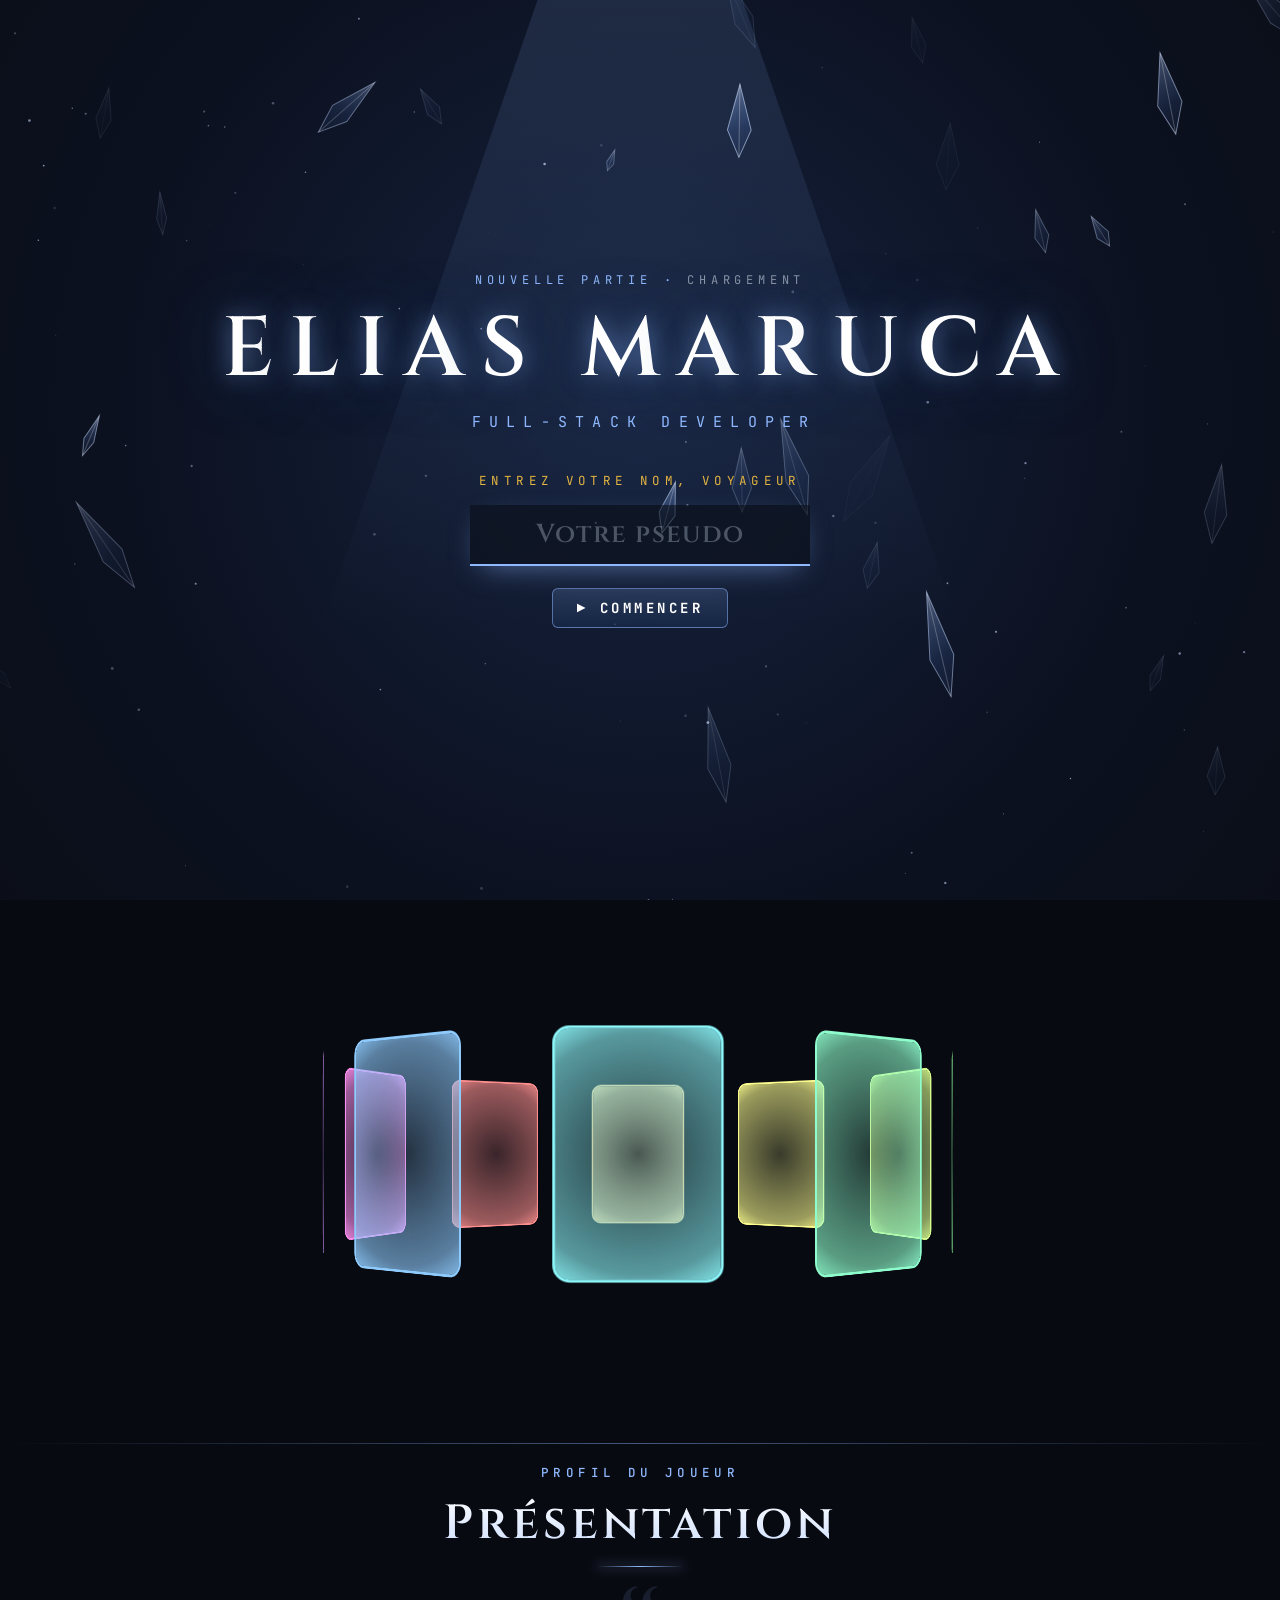
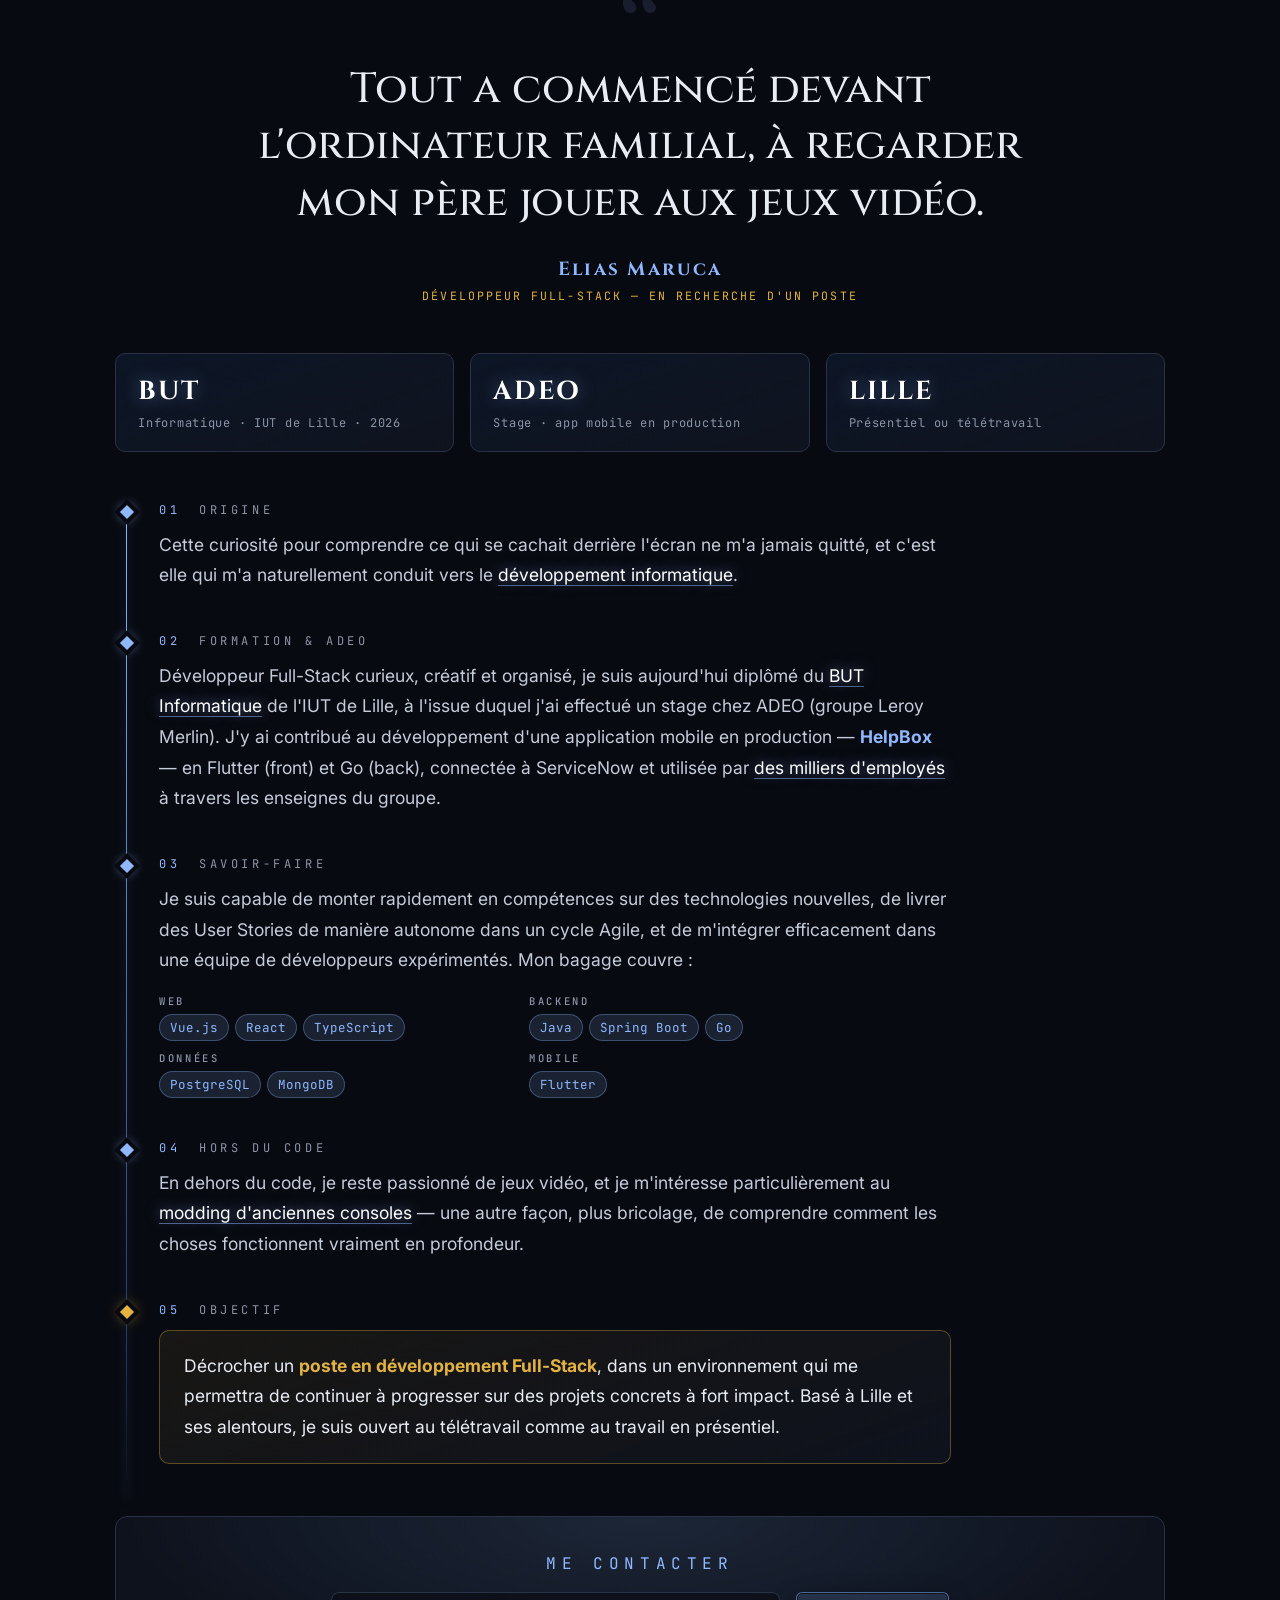
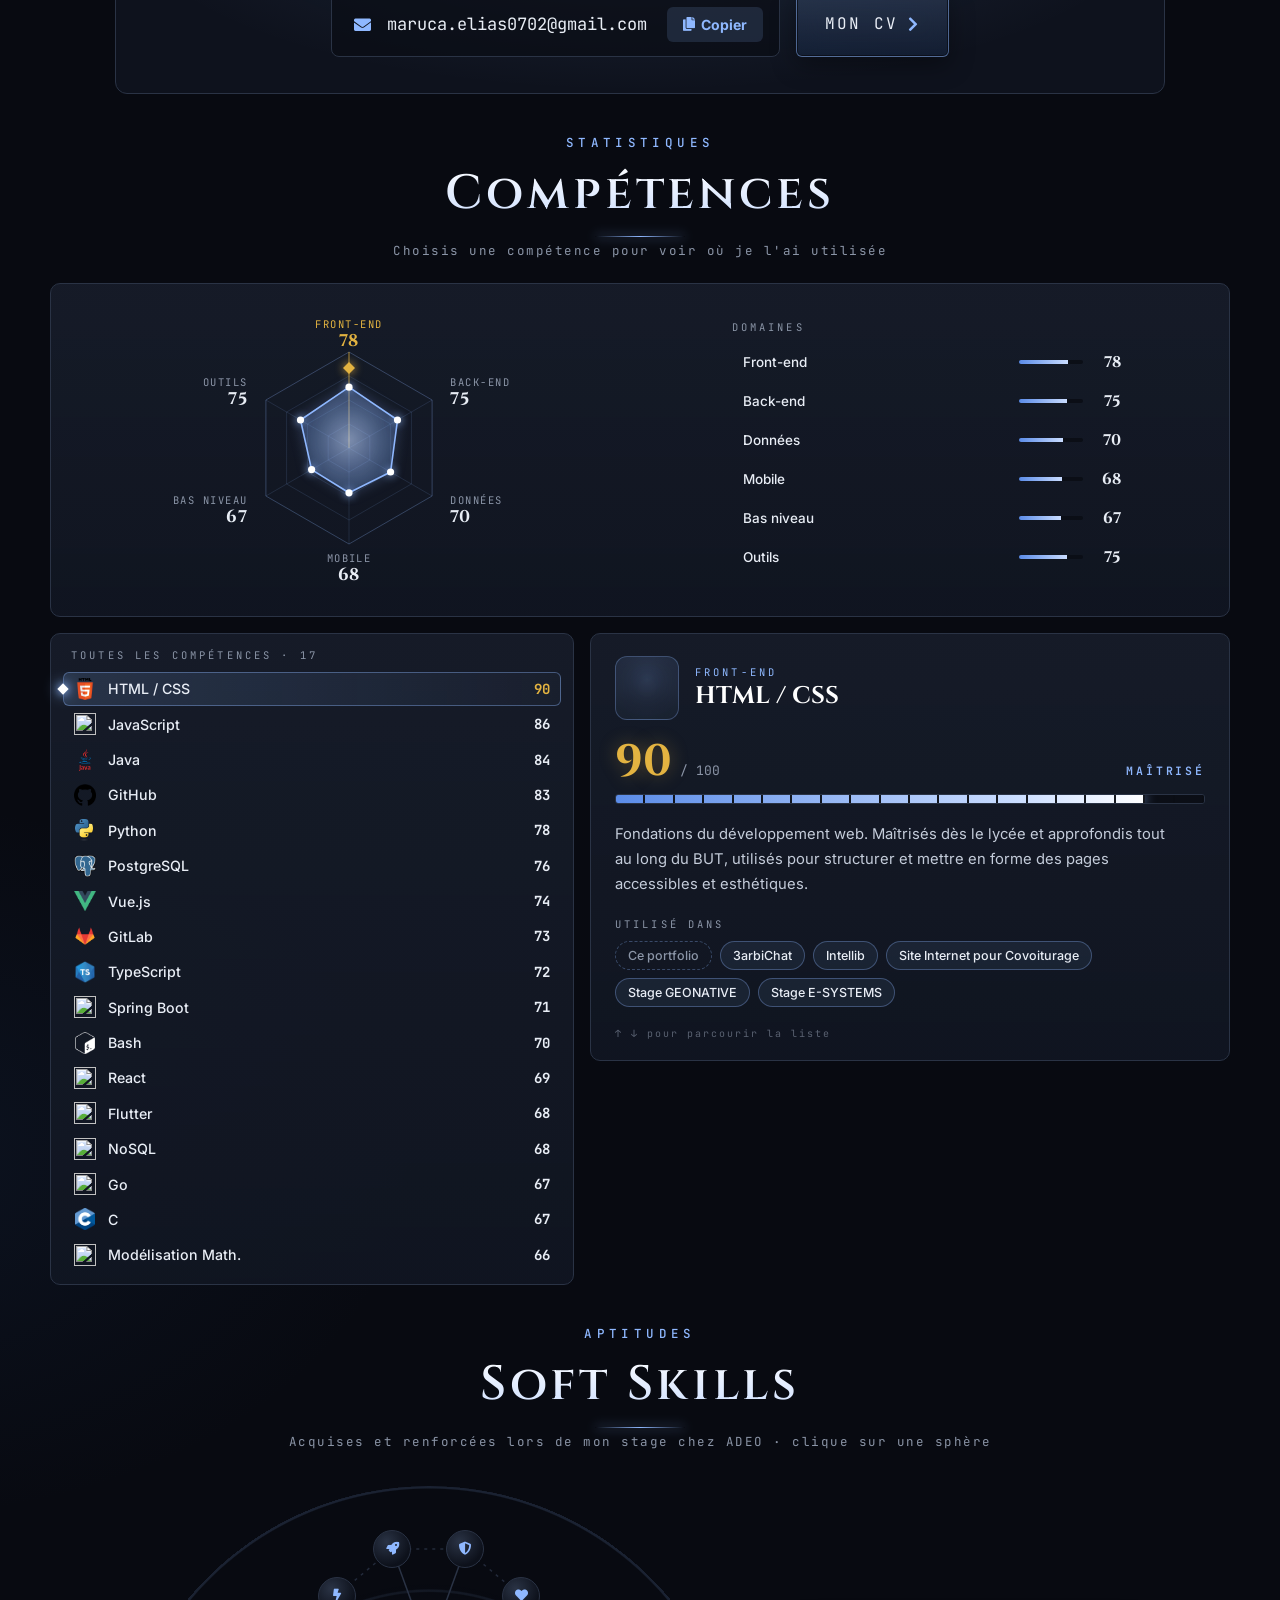
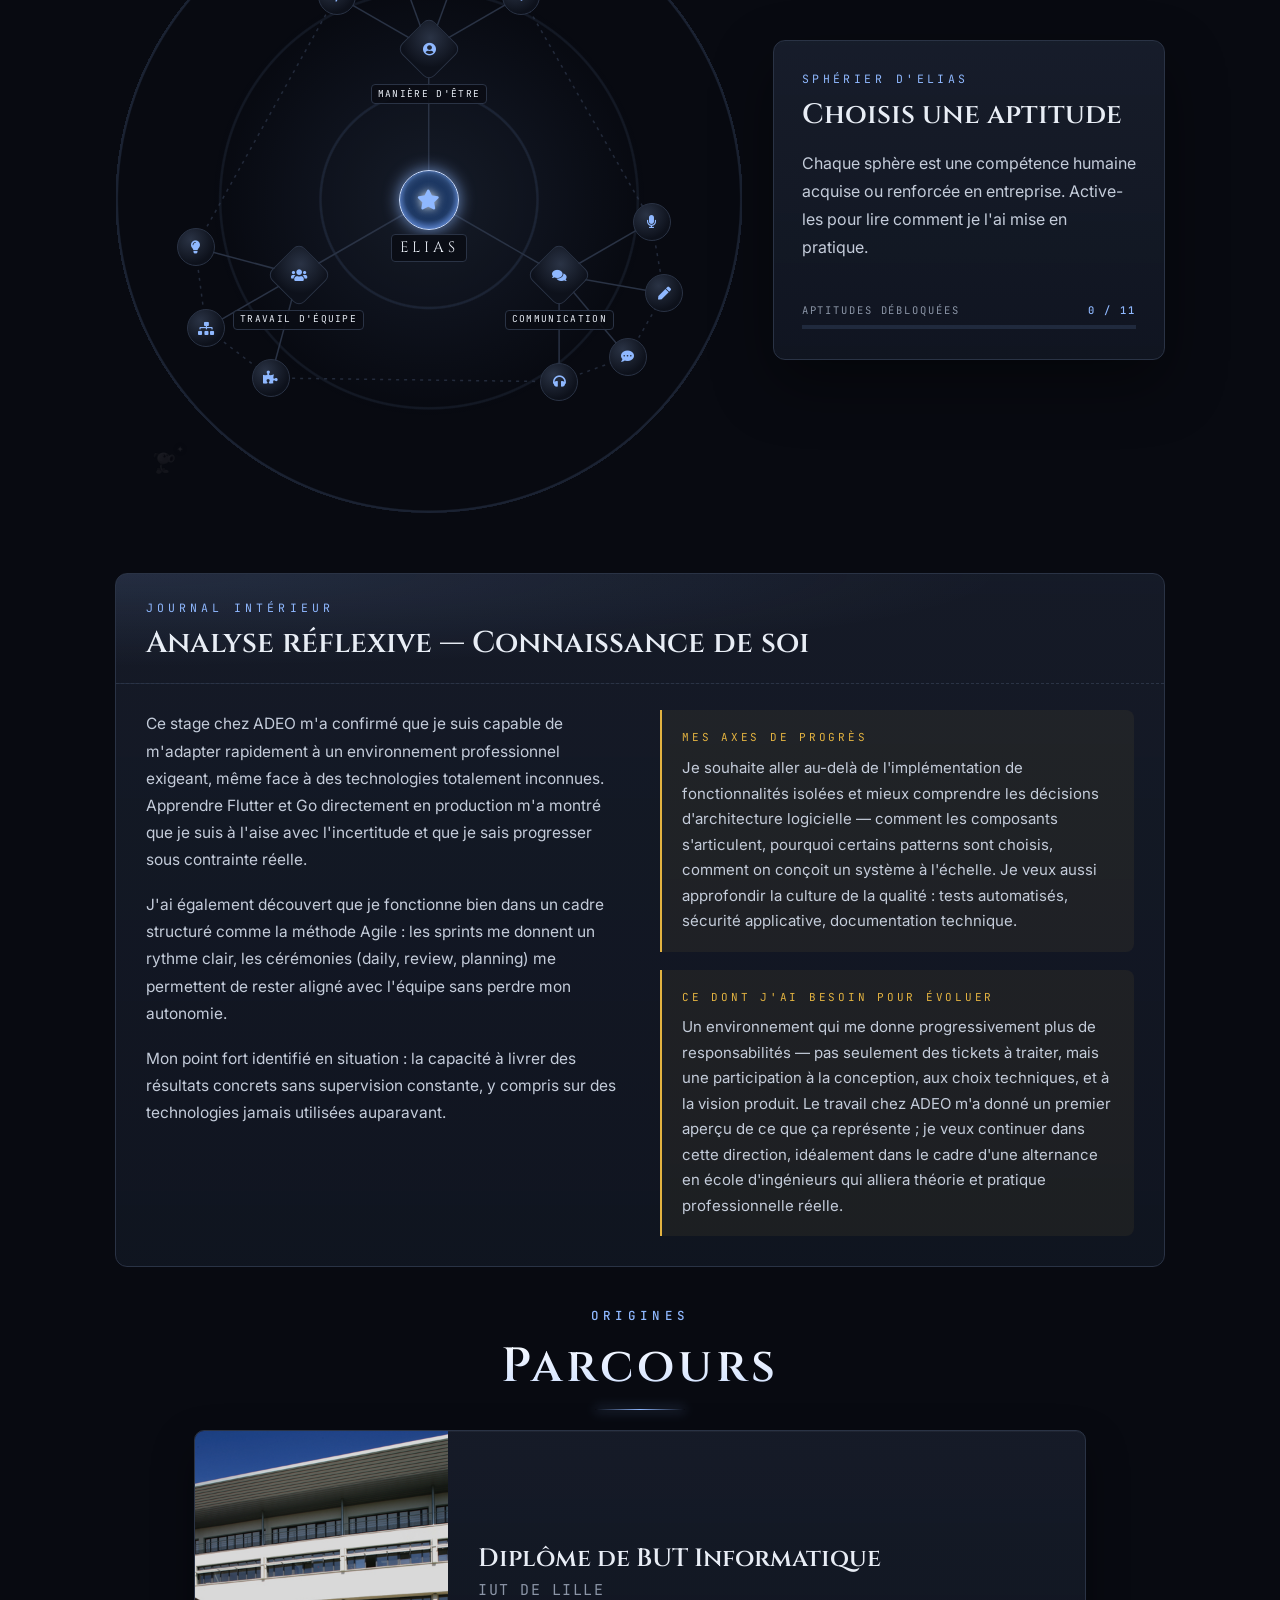
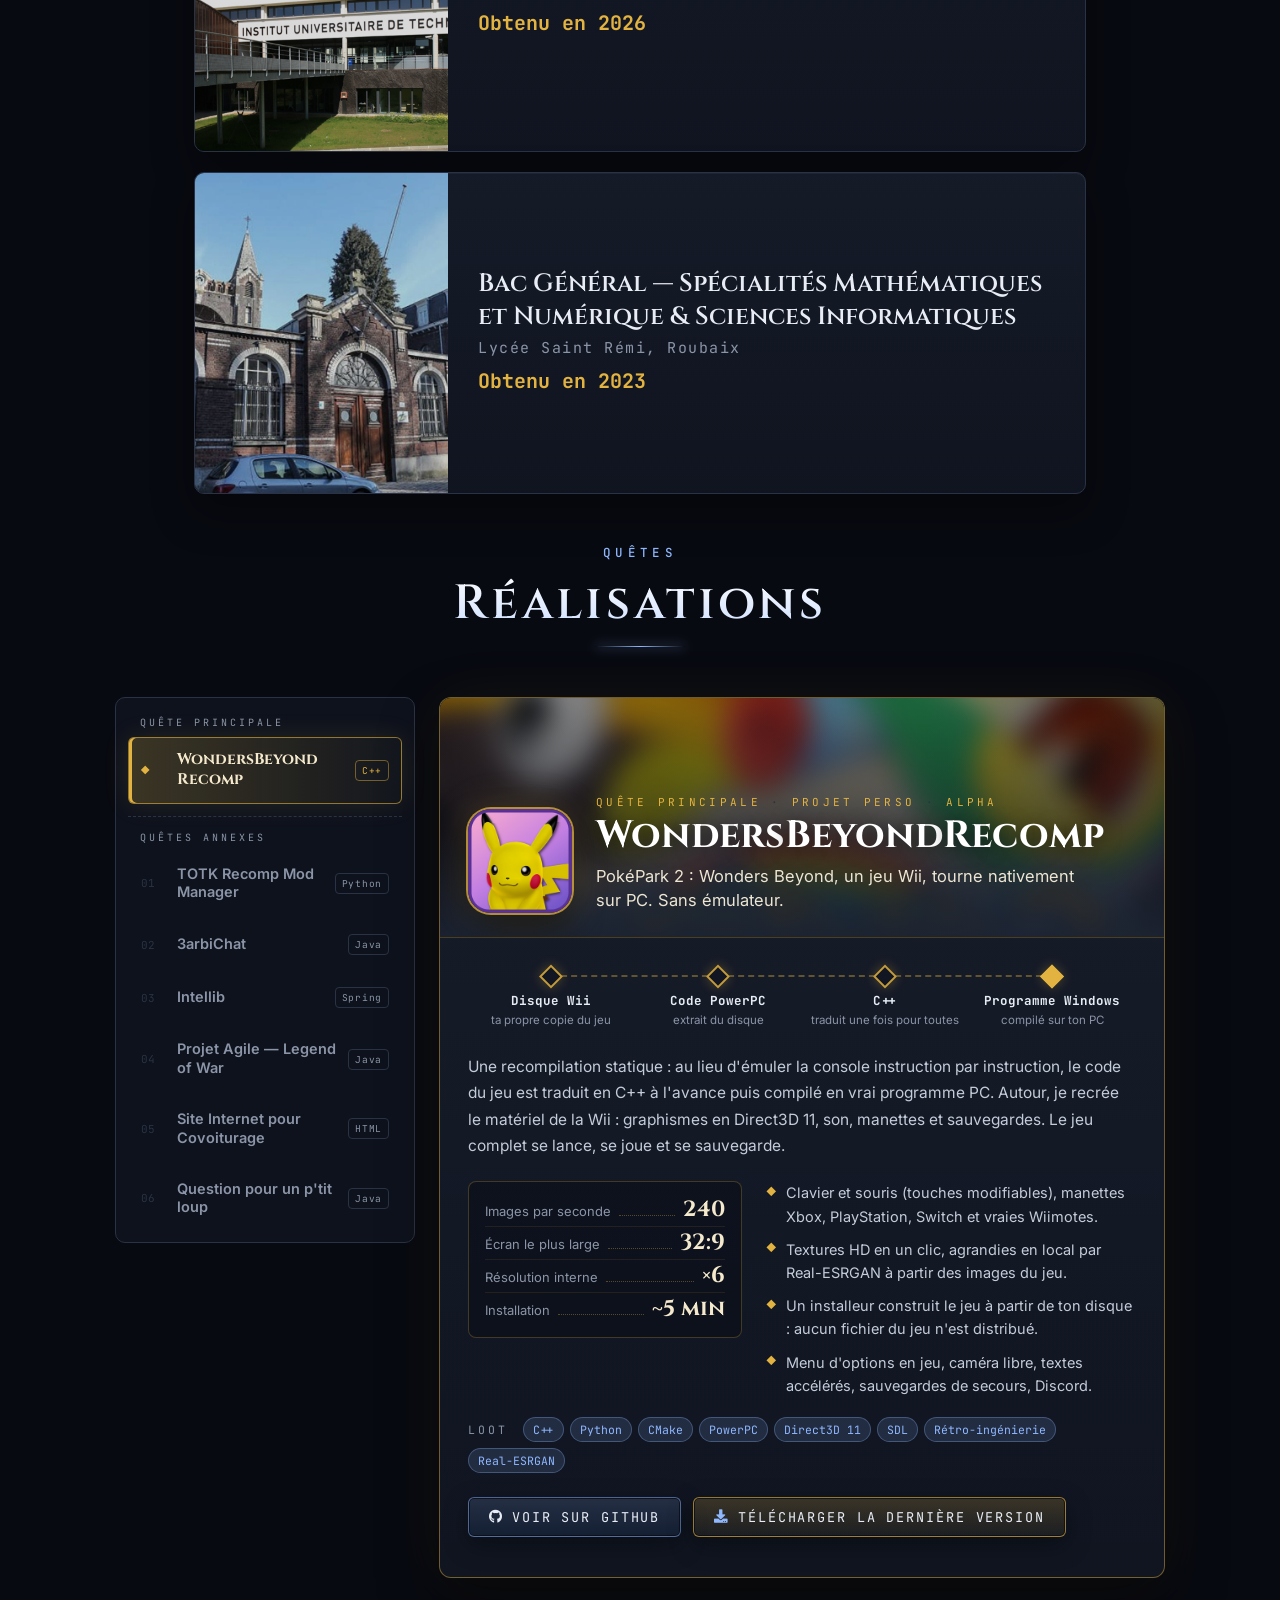
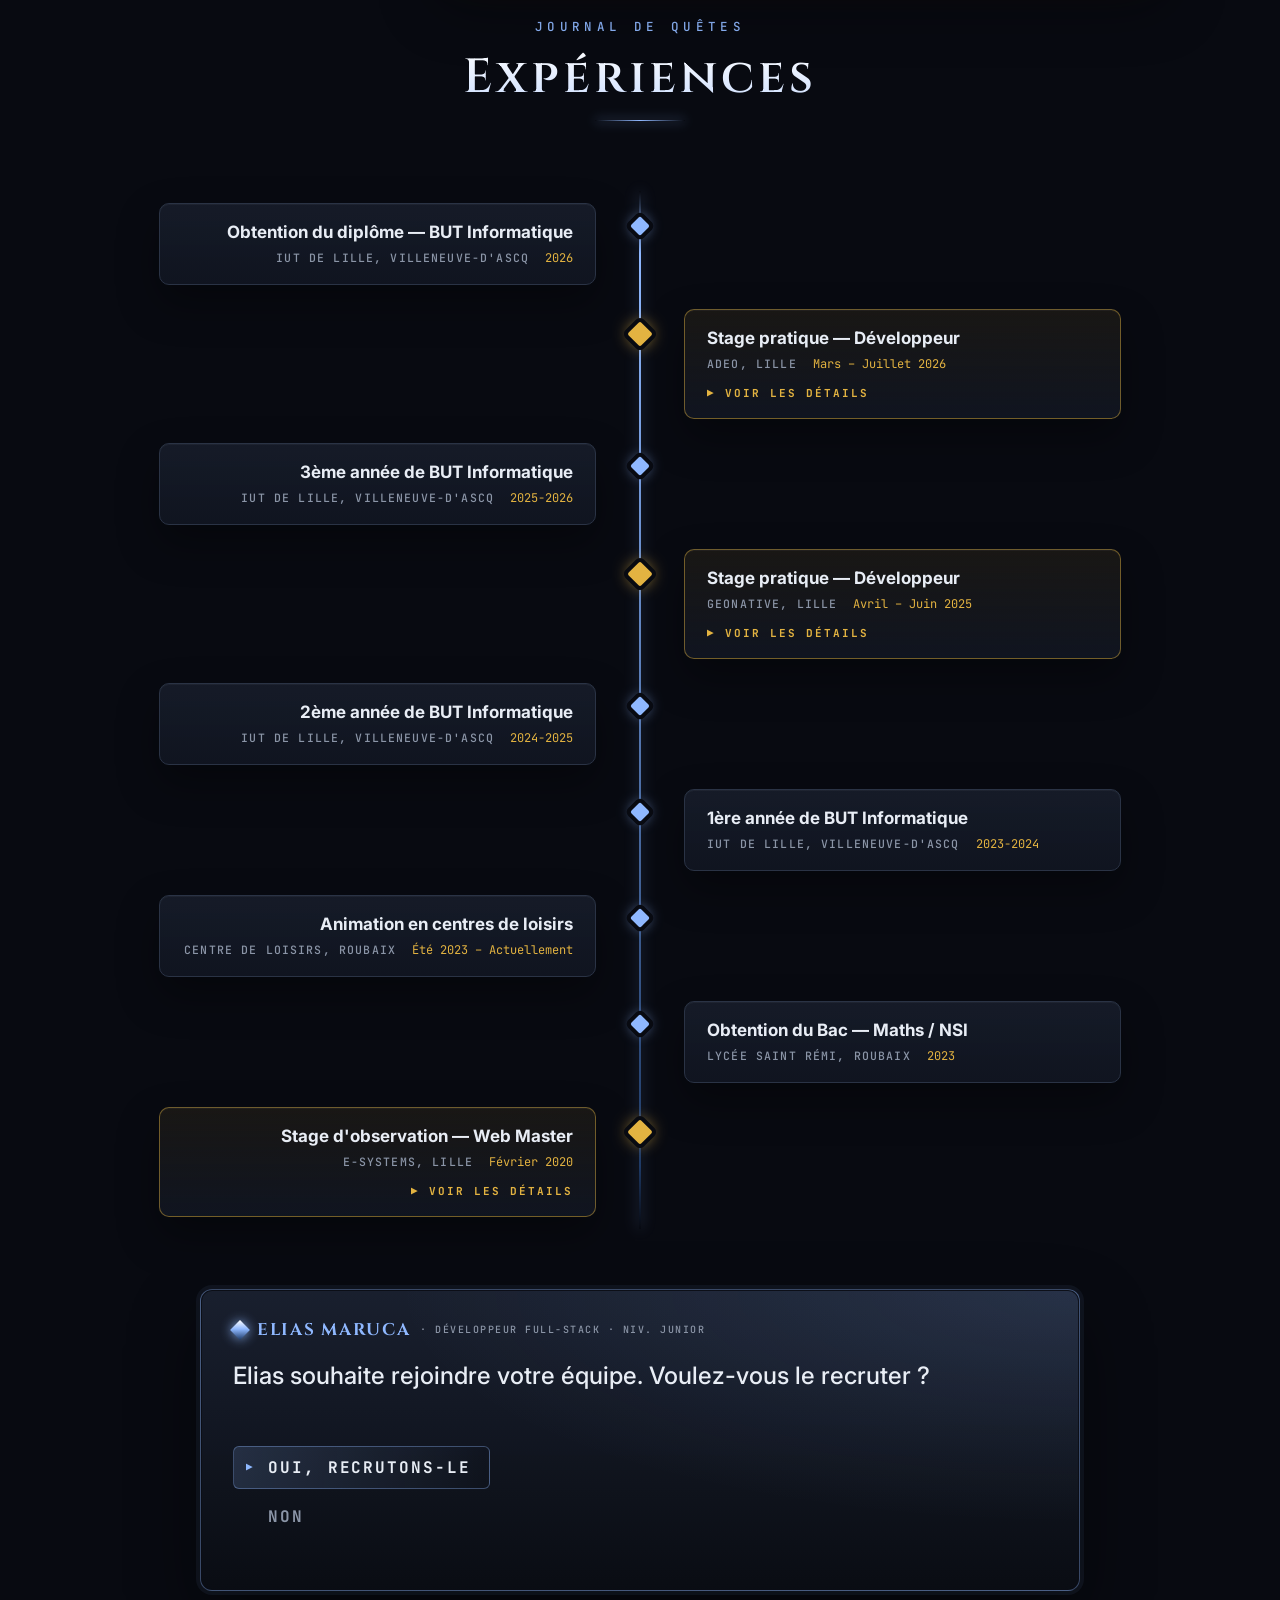
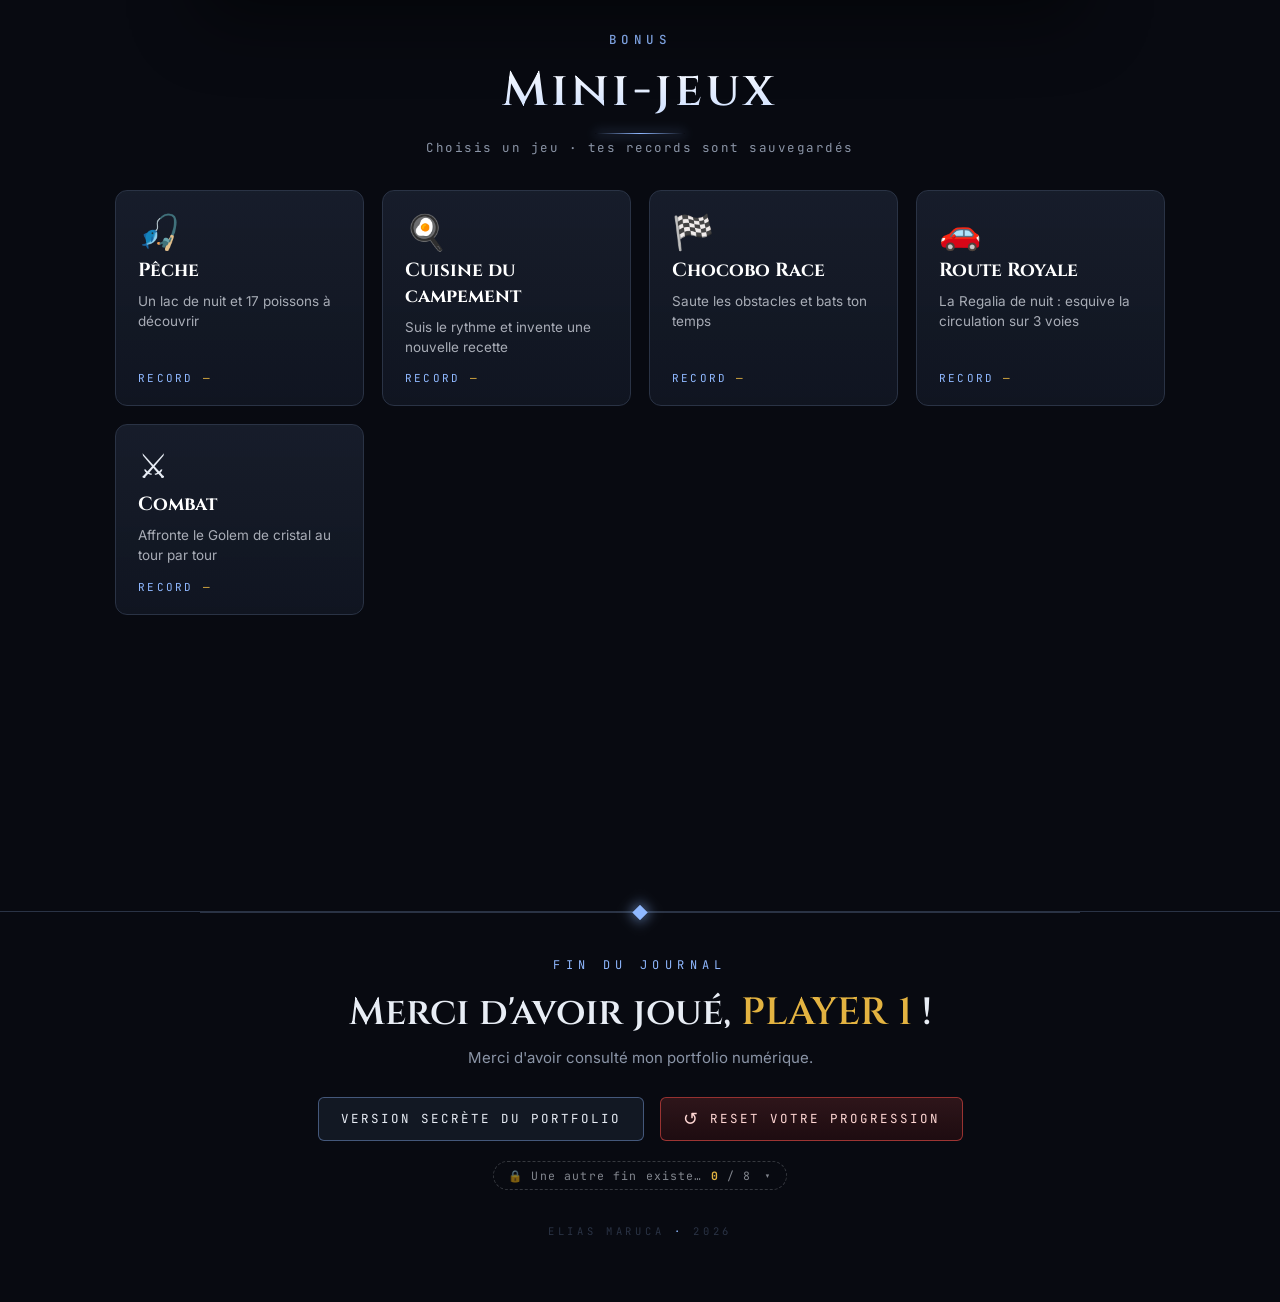
==== commit 70a06e7d: "Add Route Royale: drive the Regalia at night across 3 lanes - Pseudo-3D road with bends, lamp posts," ====
--- a/index.html
+++ b/index.html
@@ -778,6 +778,12 @@
                 <small>Saute les obstacles et bats ton temps</small>
                 <span class="gc-best">RECORD <em id="hubChocobo">—</em></span>
             </button>
+            <button class="game-card" type="button" data-game-open="road">
+                <span class="gc-icon" aria-hidden="true">🚗</span>
+                <b>Route Royale</b>
+                <small>La Regalia de nuit : esquive la circulation sur 3 voies</small>
+                <span class="gc-best">RECORD <em id="hubRoad">—</em></span>
+            </button>
             <button class="game-card" type="button" data-game-open="battle">
                 <span class="gc-icon" aria-hidden="true">⚔️</span>
                 <b>Combat</b>
@@ -849,6 +855,7 @@
 
         <div class="game-panel cooking" id="game-cooking" hidden></div>
         <div class="game-panel chocobo" id="game-chocobo" hidden></div>
+        <div class="game-panel road" id="game-road" hidden></div>
         <div class="game-panel battle" id="game-battle" hidden></div>
     </section>
 
--- a/aventure.css
+++ b/aventure.css
@@ -1726,6 +1726,11 @@
     animation: ostIn .35s cubic-bezier(.2, .8, .2, 1);
 }
 
+.ost:not(.is-mini) {
+    display: flex;
+    flex-direction: column;
+}
+
 .ost[hidden] {
     display: none;
 }
@@ -1995,12 +2000,13 @@
 }
 
 .ost-list {
-    max-height: 24rem;
-    margin-top: 1rem;
-    padding-top: 1rem;
+    order: -1;
+    max-height: min(24rem, 40vh);
+    margin-bottom: 1.2rem;
+    padding-bottom: 1rem;
     overflow-y: auto;
     overscroll-behavior: contain;
-    border-top: 1px dashed var(--n-line);
+    border-bottom: 1px dashed var(--n-line);
 }
 
 .ost-list[hidden] {
@@ -2165,3 +2171,1583 @@
         animation: none;
     }
 }
+
+/* =====================================================================
+   CHASSE AUX CRISTAUX — petits éclats discrets, une lueur de temps en temps
+   ===================================================================== */
+.crystal-shard {
+    position: relative;
+    display: inline-grid;
+    place-items: center;
+    width: 1.6rem;
+    height: 2.1rem;
+    padding: 0;
+    border: none;
+    background: transparent;
+    vertical-align: middle;
+    opacity: 0.5;
+    cursor: pointer;
+    pointer-events: auto;
+    filter: drop-shadow(0 0 3px rgba(var(--t-crystal-rgb), 0.6));
+    animation: csGlint 6s ease-in-out infinite;
+    transition: opacity .2s, transform .2s, filter .2s;
+}
+
+.crystal-shard::before {
+    content: "";
+    position: absolute;
+    inset: -0.9rem;
+}
+
+.crystal-shard svg {
+    display: block;
+    width: 100%;
+    height: 100%;
+}
+
+.crystal-shard .cs-a { fill: rgba(143, 184, 255, 0.55); stroke: rgba(225, 236, 255, 0.85); stroke-width: 0.8; }
+.crystal-shard .cs-b { fill: rgba(225, 236, 255, 0.55); }
+.crystal-shard .cs-c { fill: rgba(255, 255, 255, 0.75); }
+
+.crystal-shard:hover,
+.crystal-shard:focus-visible {
+    opacity: 1;
+    transform: scale(1.25) rotate(-6deg);
+    filter: drop-shadow(0 0 8px rgba(var(--t-crystal-rgb), 1));
+}
+
+.crystal-shard:focus-visible {
+    outline: 2px solid var(--n-gold);
+    outline-offset: 3px;
+}
+
+/* une brève lueur toutes les quelques secondes : visible pour qui regarde bien */
+@keyframes csGlint {
+    0%, 86%, 100% { filter: drop-shadow(0 0 3px rgba(var(--t-crystal-rgb), 0.6)); }
+    91% { opacity: 1; filter: drop-shadow(0 0 10px rgba(255, 255, 255, 1)); }
+}
+
+.crystal-shard.is-inline {
+    margin-left: 0.8rem;
+    width: 1.3rem;
+    height: 1.7rem;
+}
+
+.crystal-shard.is-corner {
+    position: absolute;
+    right: 1.2rem;
+    bottom: 1rem;
+    z-index: 2;
+}
+
+.crystal-shard.is-panel {
+    display: grid;
+    margin: 0.8rem 0 0 auto;
+}
+
+.crystal-shard.is-list {
+    display: grid;
+    margin: 0.8rem auto 0.2rem;
+    opacity: 0.35;
+}
+
+.quest-media {
+    position: relative;
+}
+
+/* ramassé : une gerbe d'éclats */
+.crystal-burst {
+    position: fixed;
+    z-index: 13500;
+    width: 0;
+    height: 0;
+    pointer-events: none;
+}
+
+.crystal-burst i {
+    position: absolute;
+    left: -0.3rem;
+    top: -0.3rem;
+    width: 0.6rem;
+    height: 0.6rem;
+    background: #fff;
+    transform: rotate(45deg);
+    box-shadow: 0 0 8px var(--t-crystal);
+    animation: csBurst .8s cubic-bezier(.2, .8, .3, 1) forwards;
+}
+
+@keyframes csBurst {
+    to { opacity: 0; transform: rotate(var(--a)) translateY(-5rem) rotate(45deg) scale(0.3); }
+}
+
+/* ---------- les 7 réunis : le cristal se reforme ---------- */
+.crystal-finale {
+    position: fixed;
+    inset: 0;
+    z-index: 15000;
+    display: grid;
+    place-items: center;
+    overflow: hidden;
+    background: radial-gradient(circle at 50% 38%, rgba(var(--t-deep-rgb), 0.94), rgba(4, 6, 12, 0.985) 70%);
+    -webkit-backdrop-filter: blur(8px);
+    backdrop-filter: blur(8px);
+    animation: cfIn .5s ease-out both;
+}
+
+.crystal-finale.is-leaving {
+    animation: cfOut .4s ease-in forwards;
+}
+
+@keyframes cfIn { from { opacity: 0; } }
+@keyframes cfOut { to { opacity: 0; } }
+
+.cf-ring,
+.cf-core {
+    position: absolute;
+    left: 50%;
+    top: 34%;
+    width: 0;
+    height: 0;
+}
+
+.cf-ring i {
+    position: absolute;
+    left: -1.4rem;
+    top: -1.8rem;
+    width: 2.8rem;
+    height: 3.6rem;
+    transform: rotate(calc(var(--i) * 51.43deg)) translateY(-14rem) rotate(calc(var(--i) * -51.43deg));
+    animation: cfGather 1.5s cubic-bezier(.6, 0, .3, 1) .3s forwards;
+}
+
+.cf-ring i svg,
+.cf-core svg {
+    display: block;
+    width: 100%;
+    height: 100%;
+    filter: drop-shadow(0 0 8px rgba(var(--t-crystal-rgb), 0.9));
+}
+
+.cf-ring .cs-a,
+.cf-core .cs-a { fill: rgba(143, 184, 255, 0.6); stroke: #fff; stroke-width: 0.6; }
+.cf-ring .cs-b,
+.cf-core .cs-b { fill: rgba(225, 236, 255, 0.6); }
+.cf-ring .cs-c,
+.cf-core .cs-c { fill: rgba(255, 255, 255, 0.85); }
+
+@keyframes cfGather {
+    80% { opacity: 1; }
+    to { opacity: 0; transform: rotate(calc(var(--i) * 51.43deg + 220deg)) translateY(0) scale(0.4); }
+}
+
+.cf-core {
+    width: 7rem;
+    height: 9rem;
+    margin: -4.5rem 0 0 -3.5rem;
+    opacity: 0;
+    animation: cfCore .9s cubic-bezier(.2, 1.4, .4, 1) 1.65s forwards;
+}
+
+@keyframes cfCore {
+    from { opacity: 0; transform: scale(0.2); }
+    to { opacity: 1; transform: scale(1); filter: drop-shadow(0 0 30px rgba(255, 255, 255, 0.8)); }
+}
+
+.cf-card {
+    position: relative;
+    display: grid;
+    justify-items: center;
+    gap: 1.2rem;
+    width: min(46rem, calc(100vw - 3.2rem));
+    margin-top: 26vh;
+    text-align: center;
+    opacity: 0;
+    animation: nFadeUp .7s ease-out 2.1s forwards;
+}
+
+.cf-k {
+    font-family: var(--n-mono);
+    font-size: 1.2rem;
+    letter-spacing: 0.4em;
+    color: var(--n-crystal);
+}
+
+.cf-card h2 {
+    font-family: var(--n-title);
+    font-size: clamp(2.6rem, 4vw, 3.8rem);
+    font-weight: 700;
+    letter-spacing: 0.06em;
+    color: #fff;
+}
+
+.cf-sub {
+    font-size: 1.5rem;
+    color: var(--n-muted);
+}
+
+.cf-loot {
+    display: grid;
+    gap: 0.8rem;
+    width: 100%;
+    margin: 0.4rem 0 0.8rem;
+    padding: 0;
+    list-style: none;
+    text-align: left;
+}
+
+.cf-loot li {
+    display: grid;
+    grid-template-columns: 3.2rem minmax(0, 1fr);
+    grid-template-rows: auto auto;
+    column-gap: 1.2rem;
+    align-items: center;
+    padding: 1rem 1.4rem;
+    border: 1px solid rgba(var(--t-gold-rgb), 0.35);
+    border-radius: 8px;
+    background: rgba(var(--t-gold-rgb), 0.06);
+}
+
+.cf-loot span {
+    grid-row: 1 / 3;
+    font-size: 2.2rem;
+    text-align: center;
+}
+
+.cf-loot b {
+    font-family: var(--n-title);
+    font-size: 1.6rem;
+    color: var(--n-gold);
+}
+
+.cf-loot small {
+    font-size: 1.2rem;
+    color: var(--n-muted);
+}
+
+@media (prefers-reduced-motion: reduce) {
+    .crystal-shard,
+    .crystal-burst i {
+        animation: none;
+    }
+
+    .cf-ring {
+        display: none;
+    }
+
+    .cf-core,
+    .cf-card {
+        opacity: 1;
+        animation: none;
+    }
+}
+
+/* =====================================================================
+   LUMI — l'esprit de cristal du menu (indices)
+   ===================================================================== */
+body.tabs-mode .menu-kicker {
+    display: flex;
+    align-items: center;
+    gap: 1rem;
+}
+
+body.tabs-mode .menu-kicker .menu-clock {
+    float: none;
+    margin-left: auto;
+}
+
+@media (max-width: 916px) and (max-height: 620px) {
+    body.tabs-mode .menu-kicker {
+        display: none;
+    }
+}
+
+.lumi {
+    position: relative;
+    display: inline-grid;
+    place-items: center;
+    flex: none;
+    width: 2.6rem;
+    height: 3rem;
+    margin: -0.9rem 0 -0.7rem 0.2rem;
+    padding: 0;
+    border: none;
+    border-radius: 6px;
+    background: transparent;
+    cursor: pointer;
+    filter: drop-shadow(0 0 5px rgba(var(--t-crystal-rgb), 0.55));
+    transition: transform .2s, filter .2s;
+}
+
+.lumi:hover,
+.lumi:focus-visible {
+    transform: translateY(-2px) scale(1.1);
+    filter: drop-shadow(0 0 10px rgba(var(--t-crystal-rgb), 0.95));
+}
+
+.lumi:focus-visible {
+    outline: 2px solid var(--n-gold);
+    outline-offset: 3px;
+}
+
+.lumi-svg {
+    display: block;
+    width: 100%;
+    height: 100%;
+    overflow: visible;
+}
+
+.lumi-stop-a { stop-color: #f4f8ff; }
+.lumi-stop-b { stop-color: var(--t-crystal); }
+
+.lumi-body {
+    stroke: rgba(255, 255, 255, 0.85);
+    stroke-width: 1.2;
+    stroke-linejoin: round;
+}
+
+.lumi-facet { fill: rgba(255, 255, 255, 0.35); }
+
+.lumi-shine {
+    fill: none;
+    stroke: #fff;
+    stroke-width: 1.6;
+    stroke-linecap: round;
+    opacity: 0.8;
+}
+
+.lumi-eyes ellipse { fill: #0b1630; }
+.lumi-cheek { fill: #ff8fbf; opacity: 0.55; }
+.lumi-orbit circle { fill: #fff; }
+
+.lumi-float {
+    animation: lumiFloat 3.2s ease-in-out infinite;
+}
+
+.lumi-eyes {
+    transform-box: fill-box;
+    transform-origin: center;
+    animation: lumiBlink 5.5s infinite;
+}
+
+.lumi-orbit {
+    transform-box: view-box;
+    transform-origin: 20px 23px;
+    animation: lumiOrbit 5s linear infinite;
+}
+
+@keyframes lumiFloat { 50% { transform: translateY(-1.6px); } }
+@keyframes lumiBlink { 0%, 93%, 100% { transform: scaleY(1); } 95% { transform: scaleY(0.1); } }
+@keyframes lumiOrbit { to { transform: rotate(360deg); } }
+
+/* « ! » : Lumi a quelque chose à dire */
+.lumi-alert {
+    position: absolute;
+    top: -1rem;
+    right: -1rem;
+    display: grid;
+    place-items: center;
+    width: 1.7rem;
+    height: 1.7rem;
+    border-radius: 50%;
+    background: var(--n-gold);
+    color: #1a1204;
+    font: 700 1.2rem/1 var(--n-body);
+    letter-spacing: 0;
+    box-shadow: 0 0 10px rgba(var(--t-gold-rgb), 0.8);
+    opacity: 0;
+    transform: scale(0.4);
+    transition: opacity .25s, transform .25s cubic-bezier(.3, 1.6, .5, 1);
+    pointer-events: none;
+}
+
+.lumi.is-calling .lumi-alert {
+    opacity: 1;
+    transform: scale(1);
+    animation: lumiAlert 1.4s ease-in-out infinite;
+}
+
+.lumi.is-calling .lumi-svg {
+    animation: lumiHop 1.4s ease-in-out infinite;
+}
+
+@keyframes lumiAlert { 50% { transform: scale(1.15) translateY(-2px); } }
+@keyframes lumiHop {
+    0%, 60%, 100% { transform: translateY(0); }
+    70% { transform: translateY(-4px) rotate(-6deg); }
+    80% { transform: translateY(0) rotate(4deg); }
+}
+
+/* sur mobile, le « ! » apparaît aussi sur le bouton du menu */
+#menu.has-lumi {
+    position: relative;
+}
+
+#menu.has-lumi::after {
+    content: "!";
+    position: absolute;
+    top: -0.3rem;
+    right: -0.7rem;
+    width: 1.6rem;
+    height: 1.6rem;
+    border-radius: 50%;
+    background: var(--n-gold);
+    color: #1a1204;
+    font: 700 1.1rem/1.6rem var(--n-body);
+    text-align: center;
+    box-shadow: 0 0 8px rgba(var(--t-gold-rgb), 0.8);
+}
+
+/* ---------- la boîte de dialogue ---------- */
+.lumi-dialog {
+    position: fixed;
+    left: calc(var(--side, 0px) + (100vw - var(--side, 0px)) / 2);
+    bottom: 2.4rem;
+    z-index: 1200;
+    display: grid;
+    grid-template-columns: auto minmax(0, 1fr);
+    align-items: start;
+    gap: 1.6rem;
+    width: min(62rem, calc(100vw - var(--side, 0px) - 4.8rem));
+    padding: 1.6rem 2rem 1.6rem 1.6rem;
+    border: 1px solid rgba(var(--t-crystal-rgb), 0.45);
+    border-radius: 14px;
+    background: linear-gradient(180deg, rgba(var(--t-panel2-rgb), 0.97), rgba(var(--t-panel-rgb), 0.98));
+    box-shadow: 0 24px 60px rgba(0, 0, 0, 0.55), 0 0 40px rgba(var(--t-crystal-rgb), 0.12), inset 0 1px 0 rgba(255, 255, 255, 0.04);
+    color: var(--n-text);
+    font-family: var(--n-body);
+    transform: translateX(-50%);
+    animation: ldIn .3s cubic-bezier(.2, .8, .2, 1);
+}
+
+.lumi-dialog[hidden] {
+    display: none;
+}
+
+@keyframes ldIn { from { opacity: 0; transform: translate(-50%, 1.2rem); } }
+
+.ld-portrait {
+    display: grid;
+    place-items: center;
+    width: 6.4rem;
+    height: 7.2rem;
+    border-radius: 10px;
+    background: radial-gradient(circle at 50% 45%, rgba(var(--t-crystal-rgb), 0.28), transparent 70%);
+}
+
+.ld-portrait .lumi-svg {
+    width: 4.6rem;
+    height: 5.4rem;
+    filter: drop-shadow(0 0 10px rgba(var(--t-crystal-rgb), 0.7));
+}
+
+.ld-head {
+    display: flex;
+    align-items: center;
+    gap: 1rem;
+    margin-bottom: 0.6rem;
+    font-family: var(--n-mono);
+    font-size: 1.1rem;
+    letter-spacing: 0.3em;
+    color: var(--n-muted);
+}
+
+.ld-head b {
+    font-family: var(--n-title);
+    font-size: 1.6rem;
+    letter-spacing: 0.18em;
+    color: var(--n-text);
+}
+
+.ld-cat {
+    color: var(--n-crystal);
+}
+
+.ld-steps {
+    display: inline-flex;
+    gap: 0.5rem;
+    margin-left: auto;
+}
+
+.ld-steps i {
+    width: 0.7rem;
+    height: 0.7rem;
+    border: 1px solid rgba(var(--t-crystal-rgb), 0.6);
+    transform: rotate(45deg);
+}
+
+.ld-steps i.is-on {
+    background: var(--t-crystal);
+    box-shadow: 0 0 6px var(--t-crystal);
+}
+
+.ld-text {
+    min-height: 4.65em;
+    font-size: 1.55rem;
+    line-height: 1.55;
+    color: var(--n-text);
+}
+
+.ld-actions {
+    display: flex;
+    flex-wrap: wrap;
+    gap: 0.8rem;
+    margin-top: 1.2rem;
+}
+
+.ld-btn {
+    padding: 0.7rem 1.4rem;
+    border: 1px solid var(--n-line);
+    border-radius: 6px;
+    background: rgba(var(--t-crystal-rgb), 0.06);
+    font-family: var(--n-mono);
+    font-size: 1.15rem;
+    letter-spacing: 0.12em;
+    color: var(--n-text);
+    cursor: pointer;
+    transition: border-color .2s, background-color .2s;
+}
+
+.ld-btn:hover:not(:disabled) {
+    border-color: rgba(var(--t-crystal-rgb), 0.6);
+    background: rgba(var(--t-crystal-rgb), 0.14);
+}
+
+.ld-btn:disabled {
+    opacity: 0.4;
+    cursor: default;
+}
+
+.ld-btn:focus-visible {
+    outline: 2px solid var(--n-gold);
+    outline-offset: 2px;
+}
+
+.ld-more {
+    border-color: rgba(var(--t-gold-rgb), 0.5);
+    color: var(--n-gold);
+}
+
+.ld-close {
+    margin-left: auto;
+}
+
+@media (max-width: 916px) {
+    .lumi-dialog {
+        left: 1.2rem;
+        right: 1.2rem;
+        bottom: calc(1.2rem + env(safe-area-inset-bottom));
+        gap: 1.2rem;
+        width: auto;
+        padding: 1.4rem;
+        transform: none;
+        animation-name: ldInMobile;
+    }
+
+    @keyframes ldInMobile { from { opacity: 0; transform: translateY(1.2rem); } }
+
+    .ld-portrait {
+        width: 4.8rem;
+        height: 5.6rem;
+    }
+
+    .ld-portrait .lumi-svg {
+        width: 3.6rem;
+        height: 4.2rem;
+    }
+
+    .ld-text {
+        font-size: 1.45rem;
+    }
+
+    .ld-close {
+        margin-left: 0;
+    }
+}
+
+/* =====================================================================
+   MENU PAUSE (Échap)
+   ===================================================================== */
+html.is-paused body *:not(.pause, .pause *) {
+    animation-play-state: paused !important;
+}
+
+.pause {
+    position: fixed;
+    inset: 0;
+    z-index: 14000;
+    display: grid;
+    place-items: center;
+    color: var(--n-text);
+    font-family: var(--n-body);
+}
+
+/* l'animation est sur les enfants : sur .pause elle empêcherait le flou de voir la page */
+.pz-veil,
+.pz-frame {
+    animation: pzIn .22s ease-out;
+}
+
+.pause.is-leaving .pz-veil,
+.pause.is-leaving .pz-frame {
+    animation: pzOut .2s ease-in forwards;
+}
+
+@keyframes pzIn { from { opacity: 0; } }
+@keyframes pzOut { to { opacity: 0; } }
+
+.pz-veil {
+    position: absolute;
+    inset: 0;
+    background: radial-gradient(ellipse at 30% 40%, rgba(var(--t-deep-rgb), 0.62), rgba(3, 5, 10, 0.92) 75%);
+    -webkit-backdrop-filter: blur(14px) saturate(0.6);
+    backdrop-filter: blur(14px) saturate(0.6);
+}
+
+.pz-frame {
+    position: relative;
+    display: grid;
+    grid-template-columns: minmax(22rem, 30rem) minmax(0, 52rem);
+    grid-template-areas:
+        "top top"
+        "menu panel"
+        "keys keys";
+    column-gap: 4.8rem;
+    row-gap: 2.8rem;
+    width: min(92rem, calc(100vw - 6rem));
+    max-height: calc(100vh - 4rem);
+}
+
+.pz-top {
+    grid-area: top;
+    display: flex;
+    align-items: flex-end;
+    justify-content: space-between;
+    gap: 2rem;
+    padding-bottom: 1.6rem;
+    border-bottom: 1px solid rgba(var(--t-gold-rgb), 0.35);
+}
+
+.pz-title {
+    font-family: var(--n-title);
+    font-size: clamp(4rem, 6vw, 6.4rem);
+    font-weight: 700;
+    letter-spacing: 0.32em;
+    line-height: 1;
+    color: #fff;
+    text-shadow: 0 0 30px rgba(var(--t-crystal-rgb), 0.45);
+}
+
+.pz-meta {
+    display: flex;
+    gap: 2.4rem;
+    font-family: var(--n-mono);
+    font-size: 1.2rem;
+    letter-spacing: 0.2em;
+    text-transform: uppercase;
+    color: var(--n-muted);
+}
+
+.pz-meta .pz-time {
+    color: var(--n-gold);
+    font-variant-numeric: tabular-nums;
+}
+
+.pz-menu {
+    grid-area: menu;
+    display: grid;
+    align-content: start;
+    gap: 0.4rem;
+    margin: 0;
+    padding: 0;
+    list-style: none;
+}
+
+.pz-menu li {
+    animation: pzItem .35s cubic-bezier(.2, .8, .2, 1) both;
+    animation-delay: calc(var(--i) * 45ms + 60ms);
+}
+
+@keyframes pzItem { from { opacity: 0; transform: translateX(-1.6rem); } }
+
+.pz-item {
+    position: relative;
+    isolation: isolate;
+    width: 100%;
+    padding: 1rem 1.2rem 1rem 3.4rem;
+    border: none;
+    background: transparent;
+    font-family: var(--n-title);
+    font-size: 2rem;
+    font-weight: 600;
+    letter-spacing: 0.08em;
+    text-align: left;
+    white-space: nowrap;
+    color: var(--n-muted);
+    cursor: pointer;
+    transition: color .15s;
+}
+
+/* bande de lumière derrière l'option choisie */
+.pz-item::before {
+    content: "";
+    position: absolute;
+    inset: 0;
+    z-index: -1;
+    border-left: 2px solid var(--t-crystal);
+    background: linear-gradient(90deg, rgba(var(--t-crystal-rgb), 0.24), rgba(var(--t-crystal-rgb), 0.06) 60%, transparent);
+    opacity: 0;
+    transform: scaleX(0.6);
+    transform-origin: left;
+    transition: opacity .18s, transform .25s cubic-bezier(.2, .8, .2, 1);
+}
+
+/* curseur : un éclat de cristal */
+.pz-item::after {
+    content: "";
+    position: absolute;
+    left: 1.2rem;
+    top: 50%;
+    width: 0.9rem;
+    height: 0.9rem;
+    margin-top: -0.45rem;
+    background: #fff;
+    box-shadow: 0 0 10px var(--t-crystal);
+    transform: rotate(45deg) scale(0);
+    transition: transform .2s cubic-bezier(.3, 1.6, .5, 1);
+}
+
+.pz-item.is-sel {
+    color: #fff;
+}
+
+.pz-item.is-sel::before {
+    opacity: 1;
+    transform: none;
+}
+
+.pz-item.is-sel::after {
+    transform: rotate(45deg) scale(1);
+}
+
+.pz-item:focus-visible,
+.pz-switch:focus-visible,
+.pz-seg button:focus-visible,
+.pz-ask:focus-visible {
+    outline: 2px solid var(--n-gold);
+    outline-offset: 2px;
+}
+
+.pz-panel {
+    grid-area: panel;
+    min-height: 34rem;
+    max-height: calc(100vh - 24rem);
+    padding: 2.4rem 2.8rem;
+    overflow-y: auto;
+    overscroll-behavior: contain;
+    border: 1px solid var(--n-line);
+    border-radius: 14px;
+    background: linear-gradient(180deg, rgba(var(--t-panel2-rgb), 0.82), rgba(var(--t-panel-rgb), 0.9));
+    box-shadow: 0 24px 60px rgba(0, 0, 0, 0.45);
+}
+
+.pz-panel.is-in {
+    animation: pzPanel .28s cubic-bezier(.2, .8, .2, 1);
+}
+
+@keyframes pzPanel { from { opacity: 0; transform: translateY(0.8rem); } }
+
+.pz-keys {
+    grid-area: keys;
+    display: flex;
+    flex-wrap: wrap;
+    gap: 2.4rem;
+    font-family: var(--n-mono);
+    font-size: 1.15rem;
+    letter-spacing: 0.14em;
+    color: var(--n-muted);
+}
+
+.pz-keys kbd {
+    display: inline-grid;
+    place-items: center;
+    min-width: 2.4rem;
+    height: 2.4rem;
+    margin-right: 0.4rem;
+    padding: 0 0.6rem;
+    border: 1px solid var(--n-line);
+    border-bottom-width: 2px;
+    border-radius: 5px;
+    background: rgba(255, 255, 255, 0.04);
+    font-family: var(--n-mono);
+    font-size: 1.1rem;
+    color: var(--n-text);
+}
+
+/* ---------- contenu des panneaux ---------- */
+.pz-k {
+    display: flex;
+    align-items: baseline;
+    justify-content: space-between;
+    margin: 0 0 1.2rem;
+    font-family: var(--n-mono);
+    font-size: 1.1rem;
+    letter-spacing: 0.32em;
+    color: var(--n-muted);
+}
+
+.pz-k:not(:first-child) {
+    margin-top: 2.4rem;
+}
+
+.pz-k b {
+    font-family: var(--n-title);
+    font-size: 2rem;
+    letter-spacing: 0.04em;
+    color: var(--n-gold);
+}
+
+.pz-hero {
+    display: grid;
+    grid-template-columns: auto minmax(0, 1fr);
+    align-items: center;
+    column-gap: 1.6rem;
+    padding-bottom: 1.8rem;
+    border-bottom: 1px dashed var(--n-line);
+}
+
+.pz-gem {
+    grid-row: span 2;
+    width: 3rem;
+    height: 3rem;
+    margin: 0 0.4rem;
+    background: linear-gradient(135deg, #fff, var(--t-crystal));
+    box-shadow: 0 0 16px rgba(var(--t-crystal-rgb), 0.7);
+    transform: rotate(45deg);
+}
+
+.pz-name {
+    font-family: var(--n-title);
+    font-size: 3rem;
+    font-weight: 700;
+    letter-spacing: 0.06em;
+    line-height: 1.15;
+    color: #fff;
+    overflow-wrap: anywhere;
+}
+
+.pz-sub {
+    font-family: var(--n-mono);
+    font-size: 1.15rem;
+    letter-spacing: 0.2em;
+    color: var(--n-gold);
+}
+
+.pz-facts {
+    display: grid;
+    grid-template-columns: repeat(2, minmax(0, 1fr));
+    gap: 1.6rem 2rem;
+    margin: 1.8rem 0 0;
+}
+
+.pz-facts dt {
+    font-family: var(--n-mono);
+    font-size: 1rem;
+    letter-spacing: 0.3em;
+    color: var(--n-muted);
+}
+
+.pz-facts dd {
+    margin: 0.3rem 0 0;
+    font-size: 1.7rem;
+    font-weight: 600;
+    font-variant-numeric: tabular-nums;
+    color: var(--n-text);
+}
+
+.pz-lumi {
+    display: grid;
+    grid-template-columns: auto minmax(0, 1fr);
+    align-items: center;
+    gap: 0.6rem 1.4rem;
+    margin-top: 2.2rem;
+    padding: 1.2rem 1.4rem;
+    border: 1px solid rgba(var(--t-crystal-rgb), 0.3);
+    border-radius: 10px;
+    background: rgba(var(--t-crystal-rgb), 0.06);
+}
+
+.pz-lumi-face {
+    grid-row: span 2;
+    width: 3.4rem;
+    height: 4rem;
+}
+
+.pz-lumi-face .lumi-svg {
+    filter: drop-shadow(0 0 6px rgba(var(--t-crystal-rgb), 0.6));
+}
+
+.pz-lumi p {
+    font-size: 1.35rem;
+    font-style: italic;
+    line-height: 1.5;
+    color: var(--n-text);
+}
+
+.pz-lumi p b {
+    display: block;
+    margin-bottom: 0.2rem;
+    font-family: var(--n-mono);
+    font-size: 1rem;
+    font-style: normal;
+    letter-spacing: 0.3em;
+    color: var(--n-crystal);
+}
+
+.pz-ask {
+    justify-self: start;
+    padding: 0.5rem 1.2rem;
+    border: 1px solid rgba(var(--t-crystal-rgb), 0.5);
+    border-radius: 6px;
+    background: transparent;
+    font-family: var(--n-mono);
+    font-size: 1.05rem;
+    letter-spacing: 0.14em;
+    color: var(--n-crystal);
+    cursor: pointer;
+}
+
+.pz-ask:hover {
+    background: rgba(var(--t-crystal-rgb), 0.12);
+}
+
+.pz-bars,
+.pz-records,
+.pz-opts,
+.pz-recent {
+    margin: 0;
+    padding: 0;
+    list-style: none;
+}
+
+.pz-bars {
+    display: grid;
+    gap: 1.1rem;
+}
+
+.pz-bars li {
+    display: grid;
+    grid-template-columns: minmax(0, 1fr) auto;
+    row-gap: 0.5rem;
+    font-size: 1.4rem;
+}
+
+.pz-bars b {
+    font-family: var(--n-mono);
+    font-size: 1.2rem;
+    font-weight: 400;
+    color: var(--n-muted);
+}
+
+.pz-bars i {
+    grid-column: 1 / -1;
+    height: 4px;
+    border-radius: 2px;
+    background: linear-gradient(90deg, var(--t-crystal) var(--v), rgba(var(--t-crystal-rgb), 0.14) var(--v));
+}
+
+.pz-bars li.is-full b {
+    color: var(--n-gold);
+}
+
+.pz-bars li.is-full i {
+    background: linear-gradient(90deg, var(--n-gold), #fff2c4);
+    box-shadow: 0 0 8px rgba(var(--t-gold-rgb), 0.6);
+}
+
+.pz-records {
+    display: grid;
+    grid-template-columns: repeat(2, minmax(0, 1fr));
+    gap: 1.2rem 2rem;
+}
+
+.pz-records li {
+    display: grid;
+    gap: 0.2rem;
+}
+
+.pz-records span {
+    font-family: var(--n-mono);
+    font-size: 1rem;
+    letter-spacing: 0.24em;
+    text-transform: uppercase;
+    color: var(--n-muted);
+}
+
+.pz-records b {
+    font-size: 1.45rem;
+    font-weight: 600;
+}
+
+.pz-opts li {
+    display: flex;
+    align-items: center;
+    justify-content: space-between;
+    gap: 2rem;
+    min-height: 5rem;
+    padding: 0 0.4rem;
+    border-bottom: 1px solid rgba(var(--t-crystal-rgb), 0.1);
+    font-size: 1.5rem;
+}
+
+.pz-switch {
+    position: relative;
+    flex: none;
+    width: 5rem;
+    height: 2.6rem;
+    padding: 0;
+    border: 1px solid var(--n-line);
+    border-radius: 999px;
+    background: rgba(255, 255, 255, 0.06);
+    cursor: pointer;
+    transition: background-color .2s, border-color .2s;
+}
+
+.pz-switch i {
+    position: absolute;
+    top: 0.3rem;
+    left: 0.3rem;
+    width: 1.8rem;
+    height: 1.8rem;
+    border-radius: 50%;
+    background: var(--n-muted);
+    transition: transform .22s cubic-bezier(.3, 1.4, .5, 1), background-color .2s;
+}
+
+.pz-switch[aria-checked="true"] {
+    border-color: rgba(var(--t-crystal-rgb), 0.7);
+    background: rgba(var(--t-crystal-rgb), 0.3);
+}
+
+.pz-switch[aria-checked="true"] i {
+    background: #fff;
+    box-shadow: 0 0 8px var(--t-crystal);
+    transform: translateX(2.4rem);
+}
+
+.pz-range {
+    --v: 50%;
+    width: 16rem;
+    height: 1.8rem;
+    margin: 0;
+    background: transparent;
+    -webkit-appearance: none;
+    appearance: none;
+    cursor: pointer;
+}
+
+.pz-range::-webkit-slider-runnable-track {
+    height: 4px;
+    border-radius: 2px;
+    background: linear-gradient(90deg, var(--t-light) var(--v), rgba(var(--t-crystal-rgb), 0.18) var(--v));
+}
+
+.pz-range::-webkit-slider-thumb {
+    width: 1.4rem;
+    height: 1.4rem;
+    margin-top: -5px;
+    border-radius: 50%;
+    background: #fff;
+    box-shadow: 0 0 8px rgba(var(--t-crystal-rgb), 0.85);
+    -webkit-appearance: none;
+}
+
+.pz-range::-moz-range-track {
+    height: 4px;
+    border-radius: 2px;
+    background: rgba(var(--t-crystal-rgb), 0.18);
+}
+
+.pz-range::-moz-range-progress {
+    height: 4px;
+    border-radius: 2px;
+    background: var(--t-light);
+}
+
+.pz-range::-moz-range-thumb {
+    width: 1.4rem;
+    height: 1.4rem;
+    border: none;
+    border-radius: 50%;
+    background: #fff;
+}
+
+.pz-range:focus-visible {
+    outline: 2px solid var(--n-gold);
+    outline-offset: 4px;
+}
+
+.pz-seg {
+    display: inline-flex;
+    overflow: hidden;
+    border: 1px solid var(--n-line);
+    border-radius: 6px;
+}
+
+.pz-seg button {
+    padding: 0.5rem 1.4rem;
+    border: none;
+    background: transparent;
+    font-family: var(--n-mono);
+    font-size: 1.2rem;
+    letter-spacing: 0.12em;
+    color: var(--n-muted);
+    cursor: pointer;
+}
+
+.pz-seg button[aria-pressed="true"] {
+    background: rgba(var(--t-crystal-rgb), 0.25);
+    color: #fff;
+}
+
+.pz-big {
+    font-family: var(--n-title);
+    font-size: 6rem;
+    font-weight: 700;
+    line-height: 1;
+    color: var(--n-gold);
+}
+
+.pz-big small {
+    font-size: 2.4rem;
+    color: var(--n-muted);
+}
+
+.pz-recent {
+    display: grid;
+    gap: 0.7rem;
+}
+
+.pz-recent li {
+    display: flex;
+    align-items: center;
+    gap: 1rem;
+    font-size: 1.45rem;
+}
+
+.pz-recent span {
+    width: 2.6rem;
+    font-size: 1.8rem;
+    text-align: center;
+}
+
+.pz-hint,
+.pz-text {
+    margin-top: 2rem;
+    font-size: 1.45rem;
+    line-height: 1.6;
+    color: var(--n-muted);
+}
+
+.pz-text {
+    margin-top: 0;
+    color: var(--n-text);
+}
+
+@media (min-width: 917px) and (max-height: 760px) {
+    .pz-frame {
+        row-gap: 1.8rem;
+    }
+
+    .pz-panel {
+        min-height: 0;
+        max-height: calc(100vh - 19rem);
+    }
+}
+
+@media (max-width: 916px) {
+    .pz-frame {
+        grid-template-columns: minmax(0, 1fr);
+        grid-template-areas:
+            "top"
+            "menu"
+            "panel";
+        row-gap: 1.6rem;
+        width: calc(100vw - 2.4rem);
+        max-height: calc(100dvh - 2.4rem);
+        overflow-y: auto;
+    }
+
+    .pz-title {
+        font-size: 3.6rem;
+    }
+
+    .pz-meta {
+        flex-direction: column;
+        gap: 0.4rem;
+        text-align: right;
+    }
+
+    .pz-menu {
+        grid-template-columns: repeat(2, minmax(0, 1fr));
+    }
+
+    .pz-item {
+        padding: 0.8rem 0.8rem 0.8rem 2.8rem;
+        font-size: 1.5rem;
+        white-space: normal;
+    }
+
+    .pz-item::after {
+        left: 0.9rem;
+    }
+
+    .pz-panel {
+        min-height: 0;
+        max-height: none;
+        padding: 1.8rem;
+        overflow: visible;
+    }
+
+    .pz-keys {
+        display: none;
+    }
+
+    .pz-records {
+        grid-template-columns: minmax(0, 1fr);
+    }
+
+    .pz-range {
+        width: 12rem;
+    }
+}
+
+@media (prefers-reduced-motion: reduce) {
+    .pz-veil,
+    .pz-frame,
+    .pz-menu li,
+    .pz-panel.is-in,
+    .lumi-dialog,
+    .lumi-float,
+    .lumi-eyes,
+    .lumi-orbit,
+    .lumi.is-calling .lumi-svg,
+    .lumi.is-calling .lumi-alert {
+        animation: none;
+    }
+}
+
+/* ---------- reset : case « effacer aussi mes succès » ---------- */
+.confirm-check {
+    display: flex;
+    align-items: center;
+    justify-content: center;
+    gap: 1rem;
+    margin: 1.2rem 0 1.8rem;
+    font-size: 1.35rem;
+    color: var(--n-muted);
+    cursor: pointer;
+}
+
+.confirm-check[hidden] {
+    display: none;
+}
+
+.confirm-check input {
+    width: 1.8rem;
+    height: 1.8rem;
+    accent-color: #e05a5a;
+    cursor: pointer;
+}
+
+/* ---------- volume de chaque mini-jeu ---------- */
+.game-vol {
+    display: inline-flex;
+    align-items: center;
+    gap: 0.8rem;
+    margin-left: auto;
+    padding: 0.5rem 1rem;
+    border: 1px solid var(--n-line);
+    border-radius: 8px;
+    background: rgba(var(--t-panel-rgb), 0.8);
+    color: var(--n-crystal);
+    font-size: 1.3rem;
+}
+
+.game-vol i {
+    width: 1.8rem;
+    text-align: center;
+}
+
+.game-vol input {
+    --v: 50%;
+    width: 11rem;
+    height: 1.6rem;
+    margin: 0;
+    background: transparent;
+    -webkit-appearance: none;
+    appearance: none;
+    cursor: pointer;
+}
+
+.game-vol input::-webkit-slider-runnable-track {
+    height: 4px;
+    border-radius: 2px;
+    background: linear-gradient(90deg, var(--t-light) var(--v), rgba(var(--t-crystal-rgb), 0.18) var(--v));
+}
+
+.game-vol input::-webkit-slider-thumb {
+    width: 1.3rem;
+    height: 1.3rem;
+    margin-top: -4.5px;
+    border-radius: 50%;
+    background: #fff;
+    box-shadow: 0 0 8px rgba(var(--t-crystal-rgb), 0.85);
+    -webkit-appearance: none;
+}
+
+.game-vol input::-moz-range-track { height: 4px; border-radius: 2px; background: rgba(var(--t-crystal-rgb), 0.18); }
+.game-vol input::-moz-range-progress { height: 4px; border-radius: 2px; background: var(--t-light); }
+.game-vol input::-moz-range-thumb { width: 1.3rem; height: 1.3rem; border: none; border-radius: 50%; background: #fff; }
+
+.game-vol input:focus-visible {
+    outline: 2px solid var(--n-gold);
+    outline-offset: 3px;
+}
+
+@media (max-width: 600px) {
+    .game-vol input {
+        width: 7rem;
+    }
+}
+
+/* ---------- générique : l'album photo de la visite ---------- */
+.credits-album {
+    margin-top: 12rem;
+}
+
+.credits-album[hidden] {
+    display: none;
+}
+
+.credits-album .credits-k {
+    margin-bottom: 4rem;
+}
+
+.credits-photo {
+    width: min(34rem, 80vw);
+    margin: 0 auto 5rem;
+    padding: 1rem 1rem 1.4rem;
+    background: #f4f1ea;
+    box-shadow: 0 18px 40px rgba(0, 0, 0, 0.6);
+    transform: translateX(var(--x, 0)) rotate(var(--r, 0deg));
+}
+
+.credits-photo.is-left { --x: -42%; }
+.credits-photo.is-right { --x: 42%; }
+
+.credits-photo img {
+    display: block;
+    width: 100%;
+    aspect-ratio: 16 / 10;
+    object-fit: cover;
+    background: #111;
+}
+
+.credits-photo figcaption {
+    margin-top: 1rem;
+    font: 600 1.35rem var(--n-body);
+    color: #2a2a2a;
+}
+
+@media (max-width: 760px) {
+    .credits-photo.is-left,
+    .credits-photo.is-right {
+        --x: 0;
+    }
+}
+
+/* ---------- Chocobo Race : rivaux, position, endurance, sprint ---------- */
+.race-progress b {
+    position: absolute;
+    top: 50%;
+    width: 0.8rem;
+    height: 0.8rem;
+    border: 1px solid rgba(255, 255, 255, 0.7);
+    border-radius: 50%;
+    background: var(--c);
+    transform: translate(-50%, -50%);
+}
+
+.race-pos {
+    position: absolute;
+    top: 1.4rem;
+    left: 50%;
+    margin: 0;
+    font: 700 2.4rem "Cinzel", serif;
+    color: #fff;
+    text-shadow: 0 2px 6px rgba(0, 0, 0, 0.6);
+    transform: translateX(-50%);
+}
+
+.race-stamina {
+    --s: 100%;
+    position: absolute;
+    left: 1.6rem;
+    bottom: 1.6rem;
+    width: min(22rem, 40%);
+    height: 0.9rem;
+    border: 1px solid rgba(255, 255, 255, 0.5);
+    border-radius: 99px;
+    background: rgba(0, 0, 0, 0.35);
+    overflow: hidden;
+    opacity: 0;
+    transition: opacity .3s;
+}
+
+.race-stage.is-running .race-stamina {
+    opacity: 1;
+}
+
+.race-stamina span {
+    display: block;
+    width: var(--s);
+    height: 100%;
+    background: linear-gradient(90deg, #f6c94a, #ffe9a0);
+}
+
+.race-stamina.is-on span {
+    background: linear-gradient(90deg, #ff9a3c, #ffd36b);
+}
+
+.race-stamina.is-low span {
+    background: #e05a4a;
+}
+
+.race-sprint {
+    position: absolute;
+    right: 1.6rem;
+    bottom: 1.6rem;
+    z-index: 3;
+    display: none;
+    padding: 1.2rem 1.8rem;
+    border: 1px solid rgba(255, 255, 255, 0.6);
+    border-radius: 12px;
+    background: rgba(20, 12, 30, 0.55);
+    color: #ffe9a0;
+    font: 700 1.3rem var(--n-mono);
+    letter-spacing: 0.15em;
+    touch-action: none;
+    user-select: none;
+    -webkit-user-select: none;
+}
+
+@media (pointer: coarse) {
+    .race-stage.is-running .race-sprint {
+        display: block;
+    }
+}
+
+.race-modes .btn[disabled] {
+    opacity: 0.45;
+    cursor: not-allowed;
+}
+
+.race-records,
+.race-lock {
+    font-size: 1.3rem;
+}
+
+/* ---------- Route Royale ---------- */
+.road-speed {
+    position: absolute;
+    top: 4.4rem;
+    left: 1.6rem;
+    margin: 0;
+    font: 600 1.4rem var(--n-mono);
+    color: #ffd36b;
+    text-shadow: 0 2px 6px rgba(0, 0, 0, 0.7);
+}
+
+.road-hp {
+    position: absolute;
+    top: 1.4rem;
+    left: 50%;
+    margin: 0;
+    font-size: 2rem;
+    letter-spacing: 0.3em;
+    color: #8fd0ff;
+    text-shadow: 0 0 10px rgba(120, 190, 255, 0.7);
+    transform: translateX(-50%);
+}
+
+.road-fuel {
+    --f: 100%;
+    position: absolute;
+    left: 1.6rem;
+    bottom: 1.6rem;
+    display: flex;
+    align-items: center;
+    gap: 0.8rem;
+    width: min(24rem, 50%);
+    color: #ffd36b;
+    font-size: 1.5rem;
+    opacity: 0;
+    transition: opacity .3s;
+}
+
+.road-stage.is-running .road-fuel {
+    opacity: 1;
+}
+
+.road-fuel span {
+    flex: 1;
+    height: 0.9rem;
+    border: 1px solid rgba(255, 255, 255, 0.5);
+    border-radius: 99px;
+    background: rgba(0, 0, 0, 0.4);
+    overflow: hidden;
+}
+
+.road-fuel b {
+    display: block;
+    width: var(--f);
+    height: 100%;
+    background: linear-gradient(90deg, #f6a23c, #ffe08a);
+}
+
+.road-fuel.is-low {
+    color: #ff6a5a;
+    animation: roadLow 0.8s steps(2) infinite;
+}
+
+.road-fuel.is-low b {
+    background: #e05a4a;
+}
+
+@keyframes roadLow {
+    50% { opacity: 0.45; }
+}
+
+@media (max-width: 600px) {
+    .race-stage.road-stage {
+        aspect-ratio: 3 / 4;
+        height: auto;
+    }
+
+    .road-hp {
+        top: 6.6rem;
+        left: 1.6rem;
+        transform: none;
+        font-size: 1.5rem;
+    }
+
+    .road-fuel {
+        top: 9.4rem;
+        bottom: auto;
+        width: 45%;
+    }
+}
+
+@media (prefers-reduced-motion: reduce) {
+    .road-fuel.is-low { animation: none; }
+}
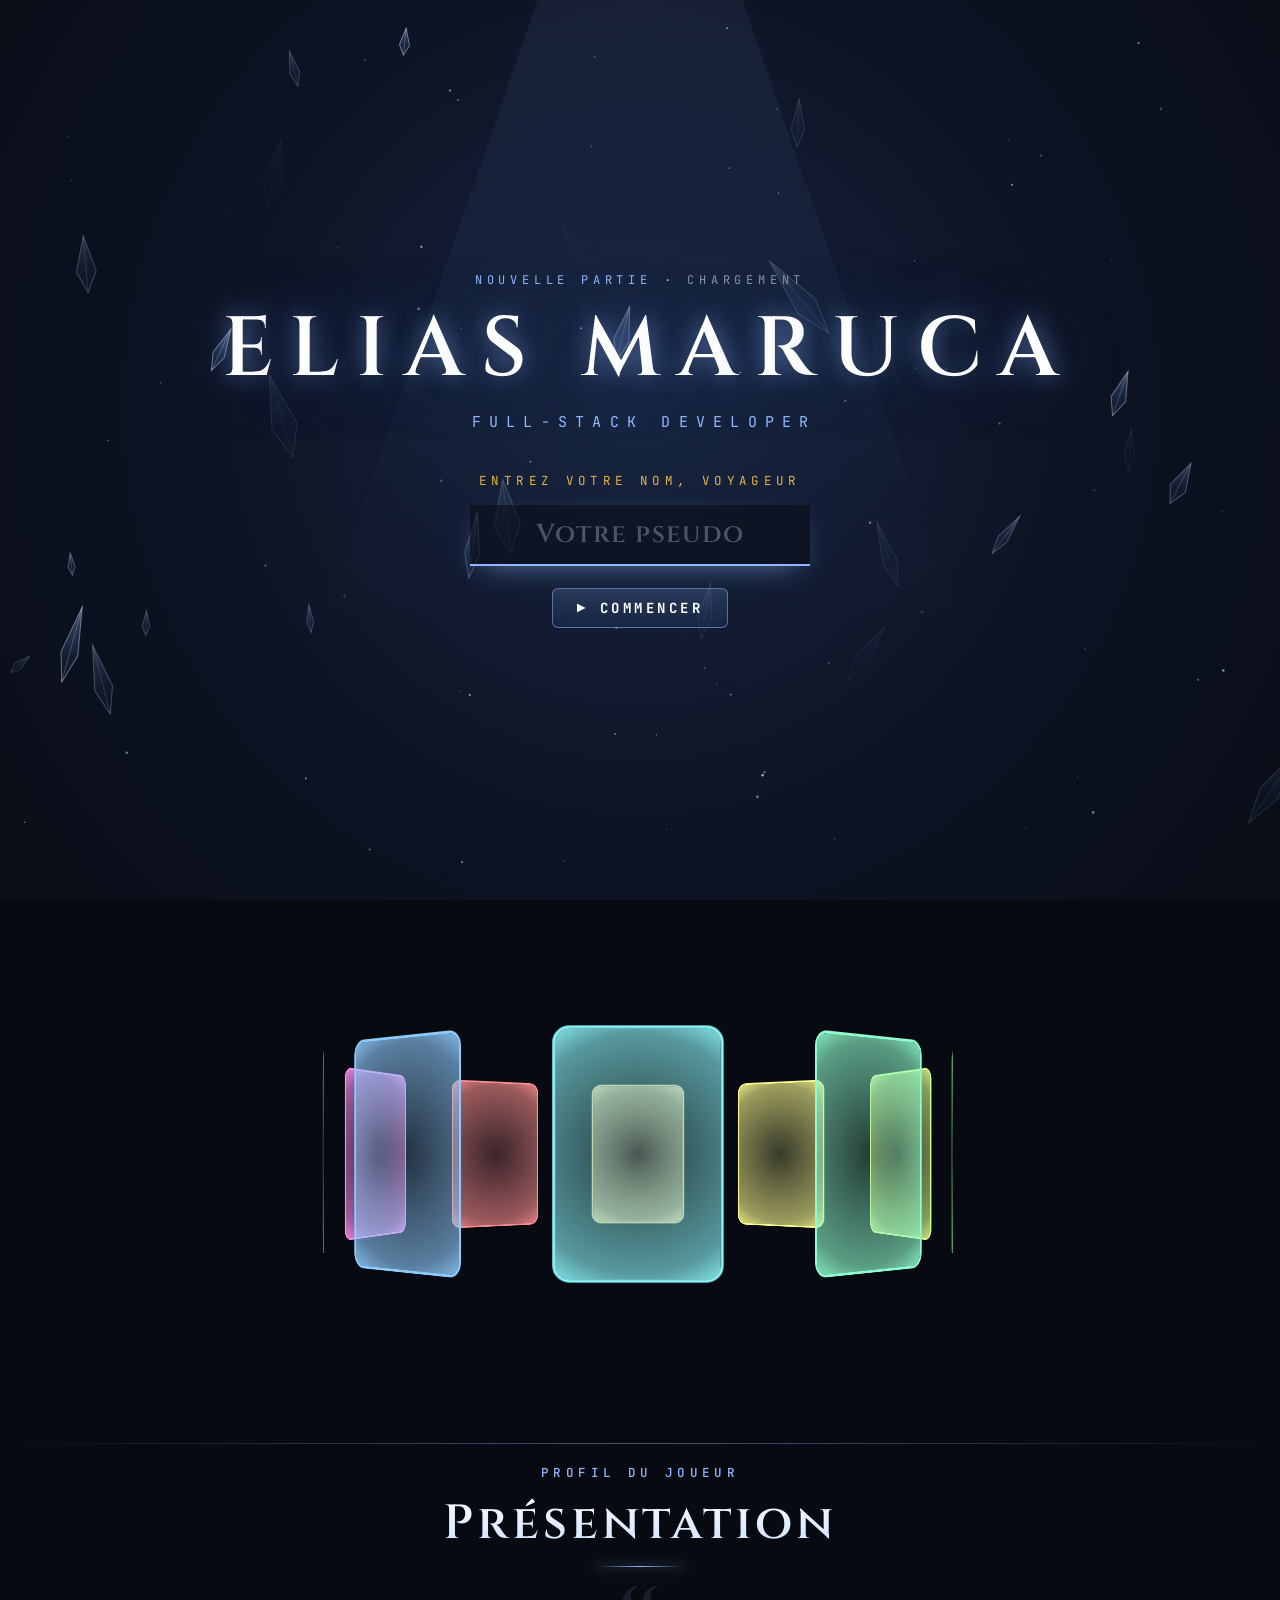
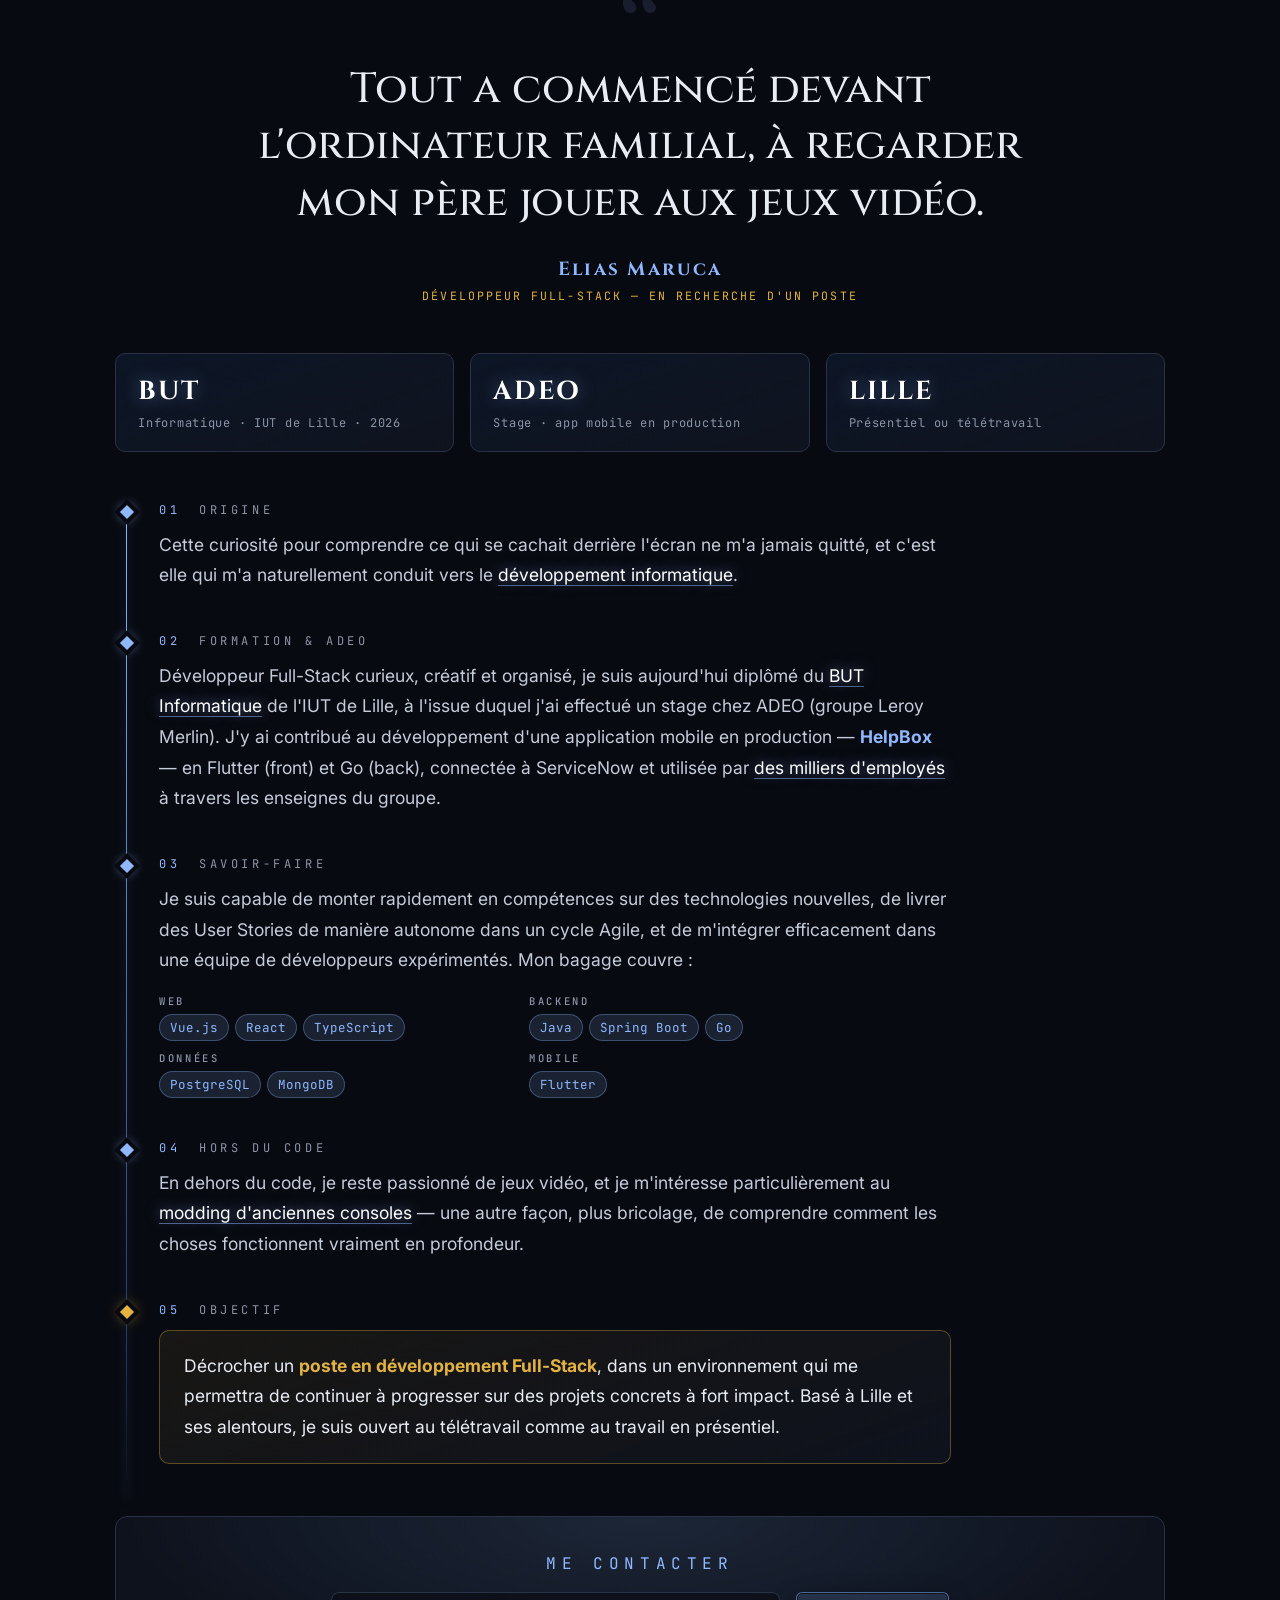
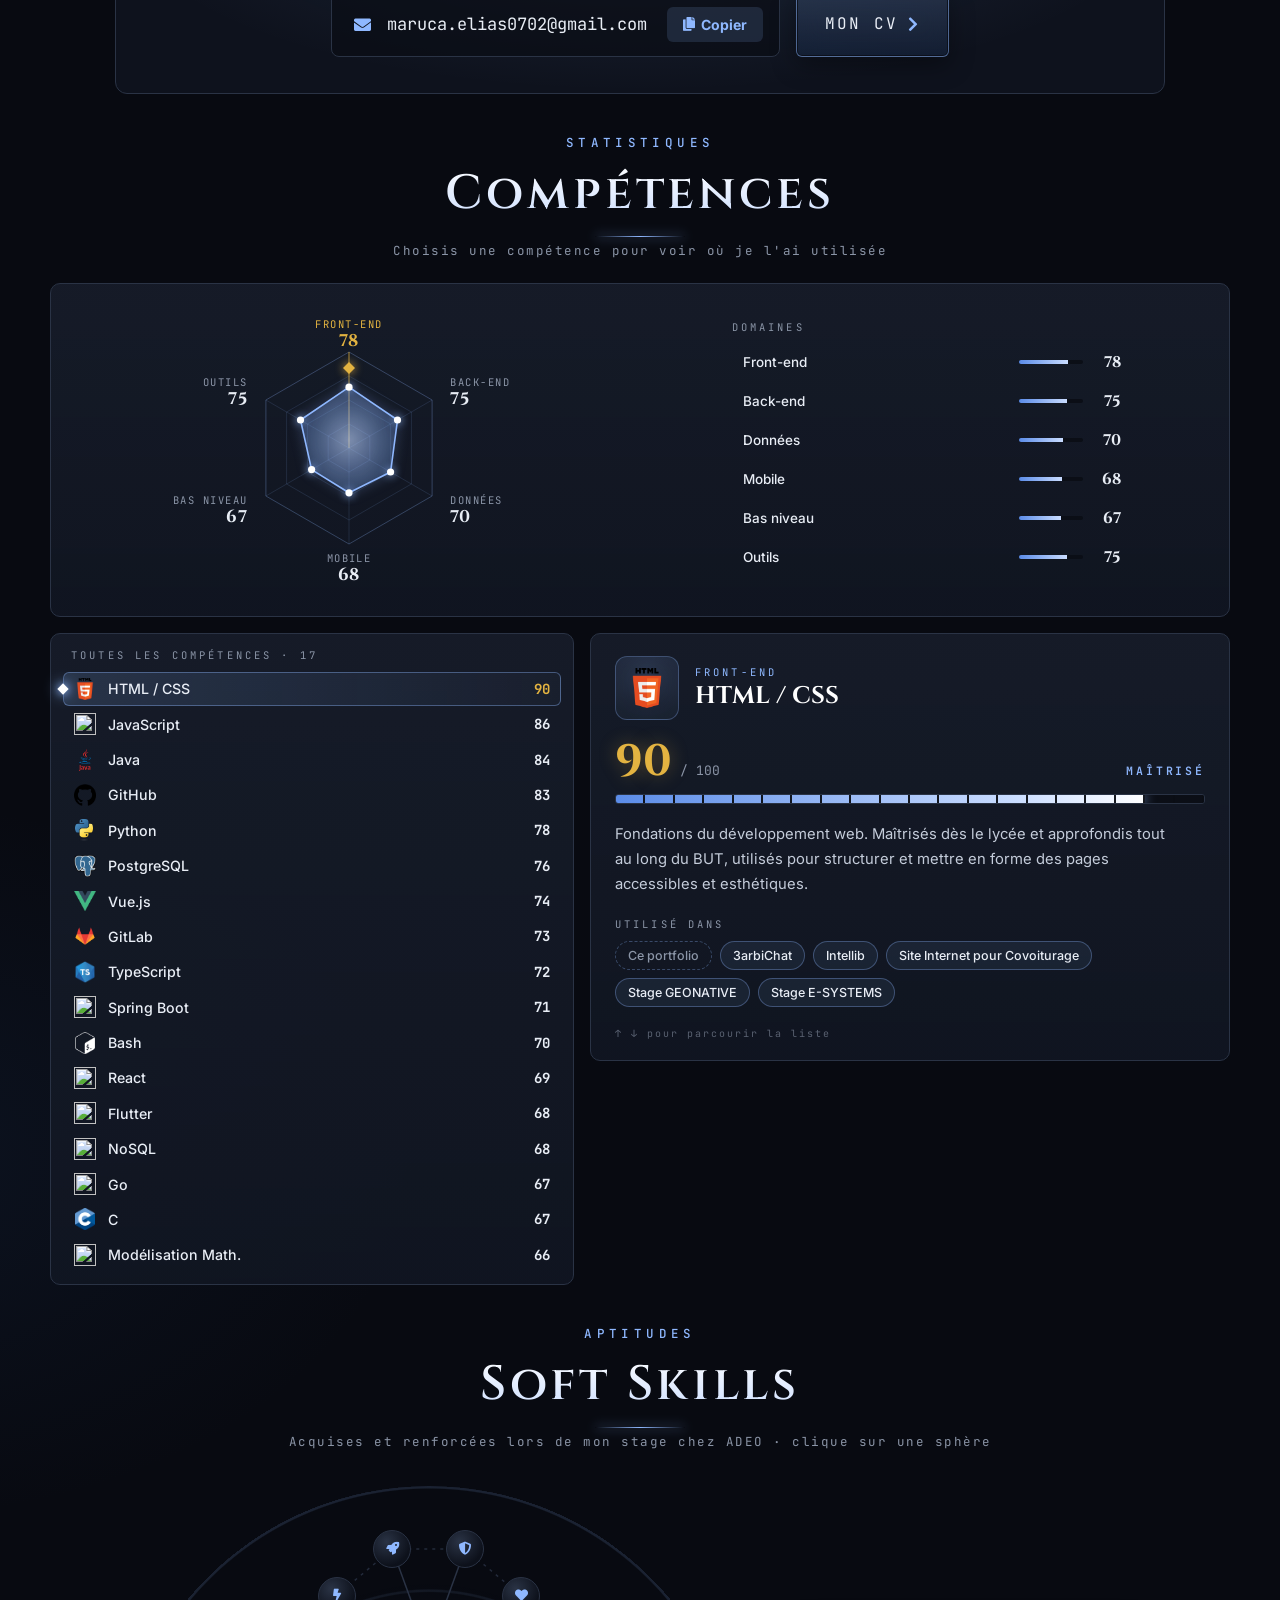
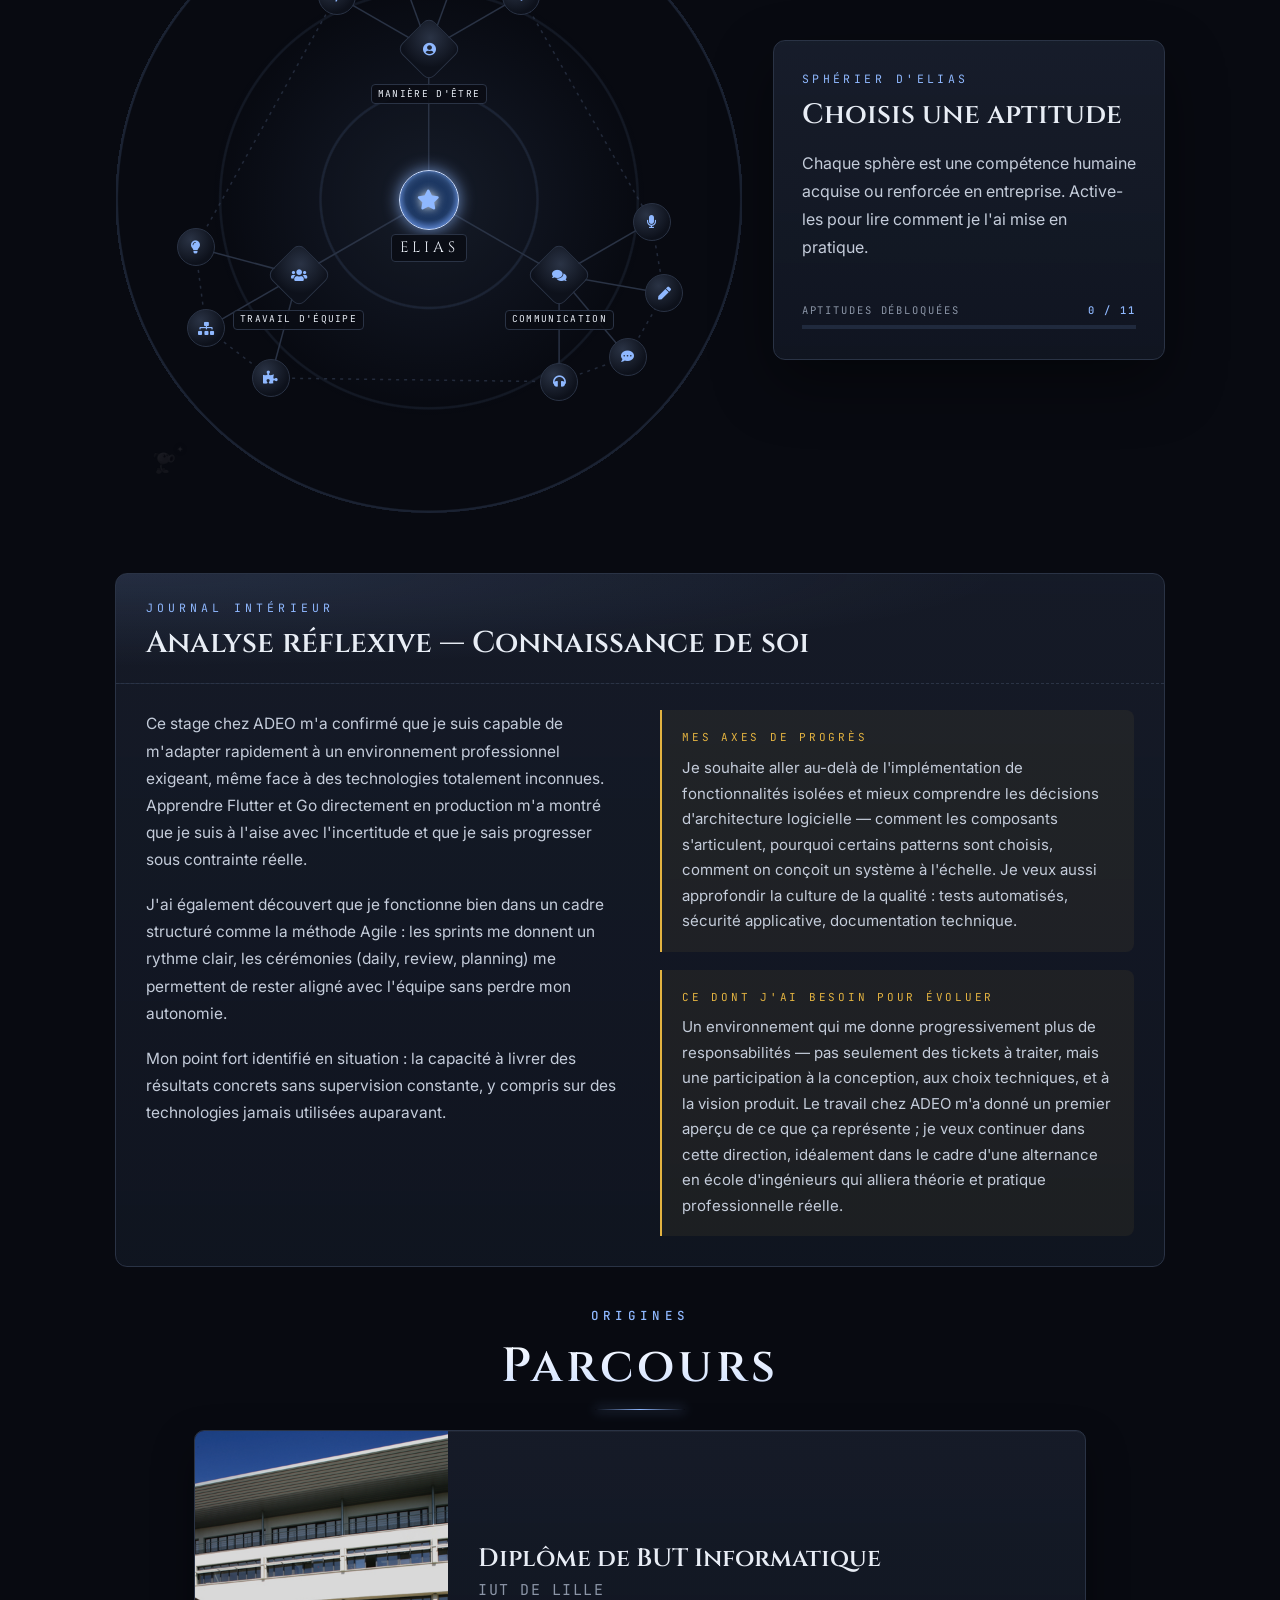
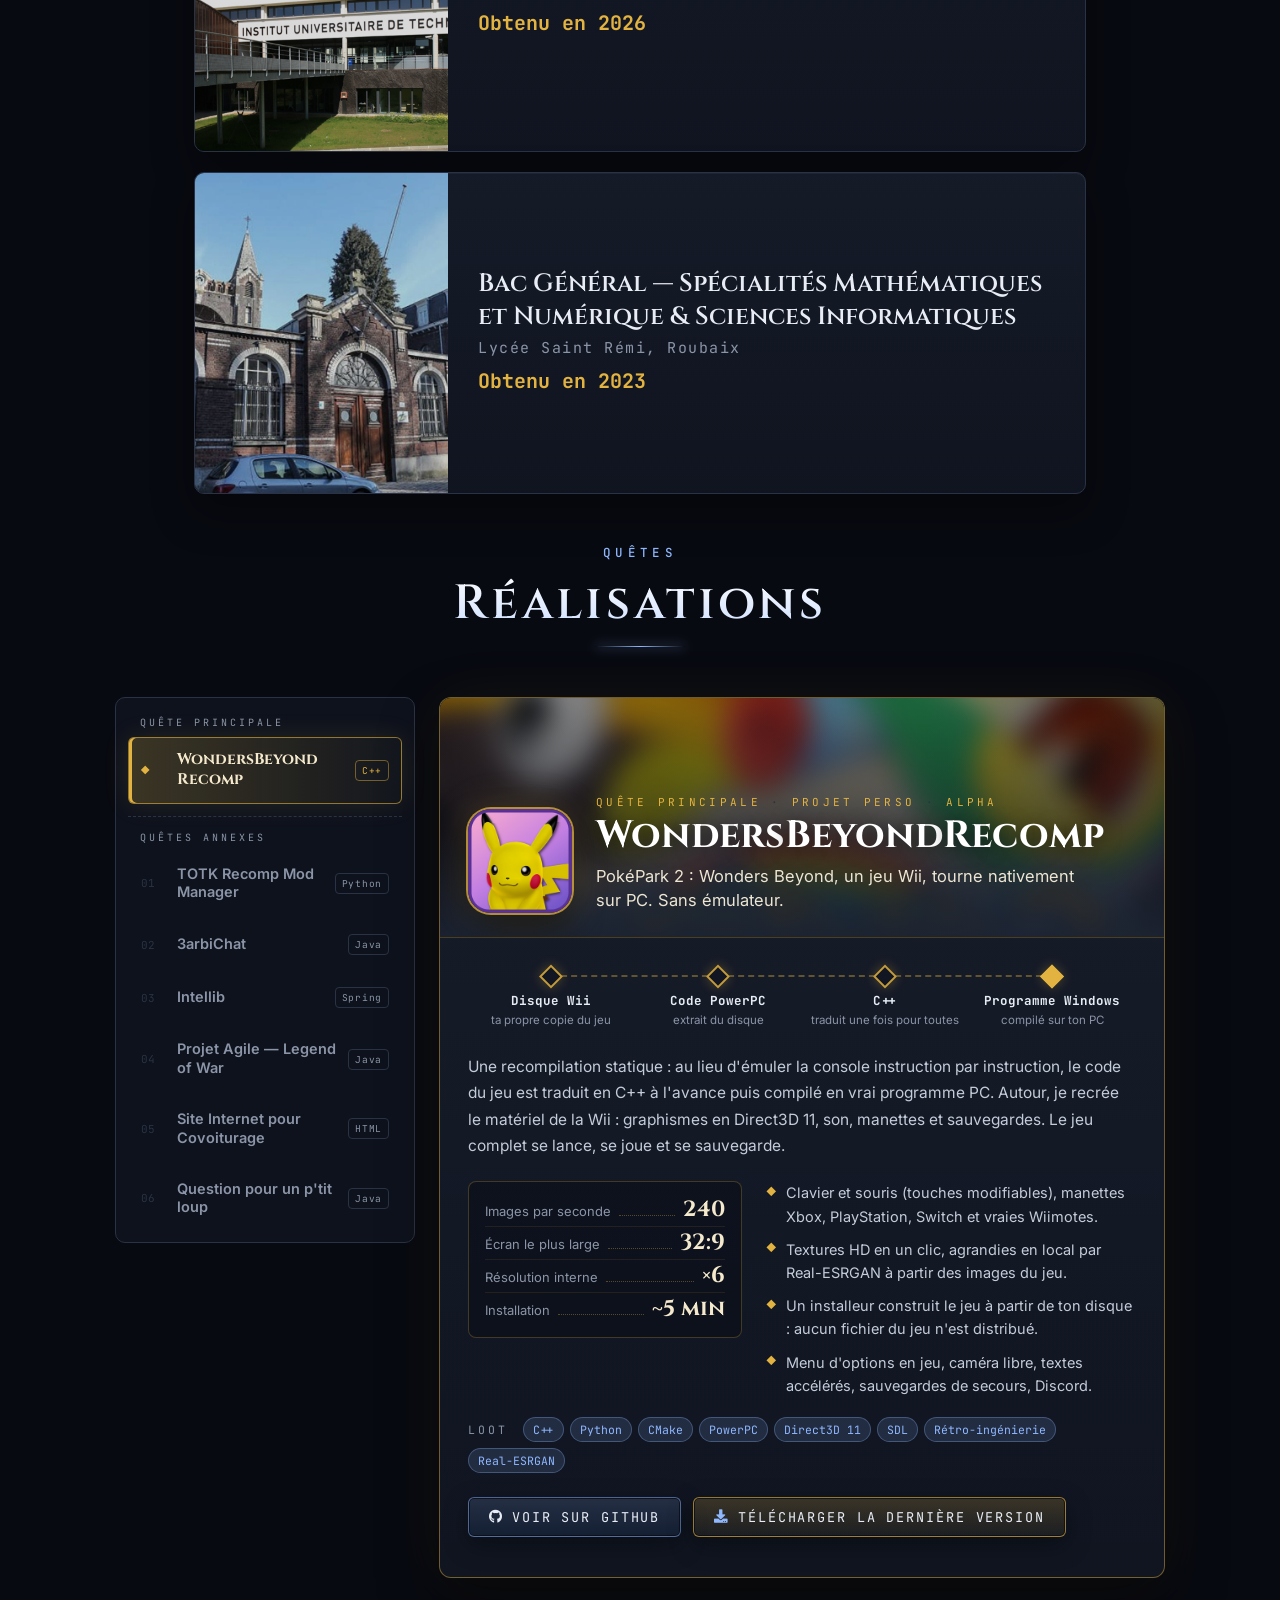
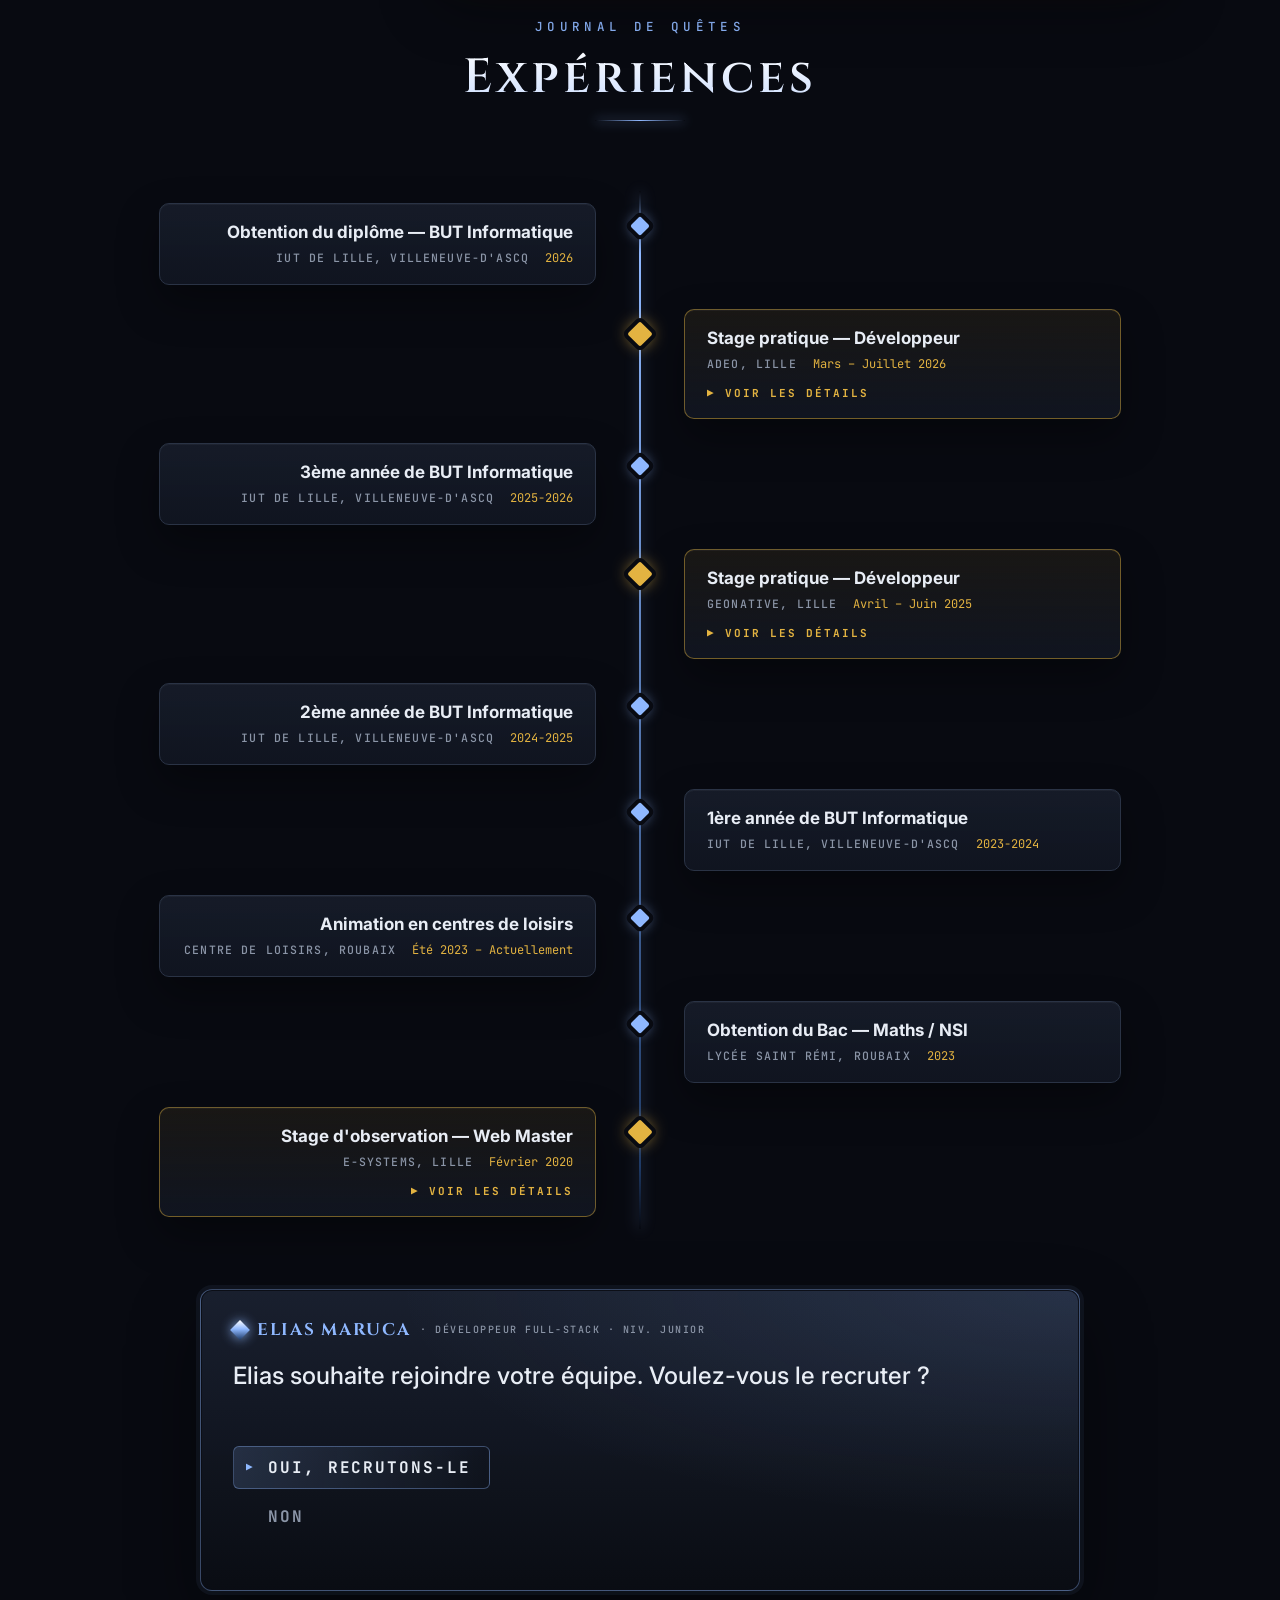
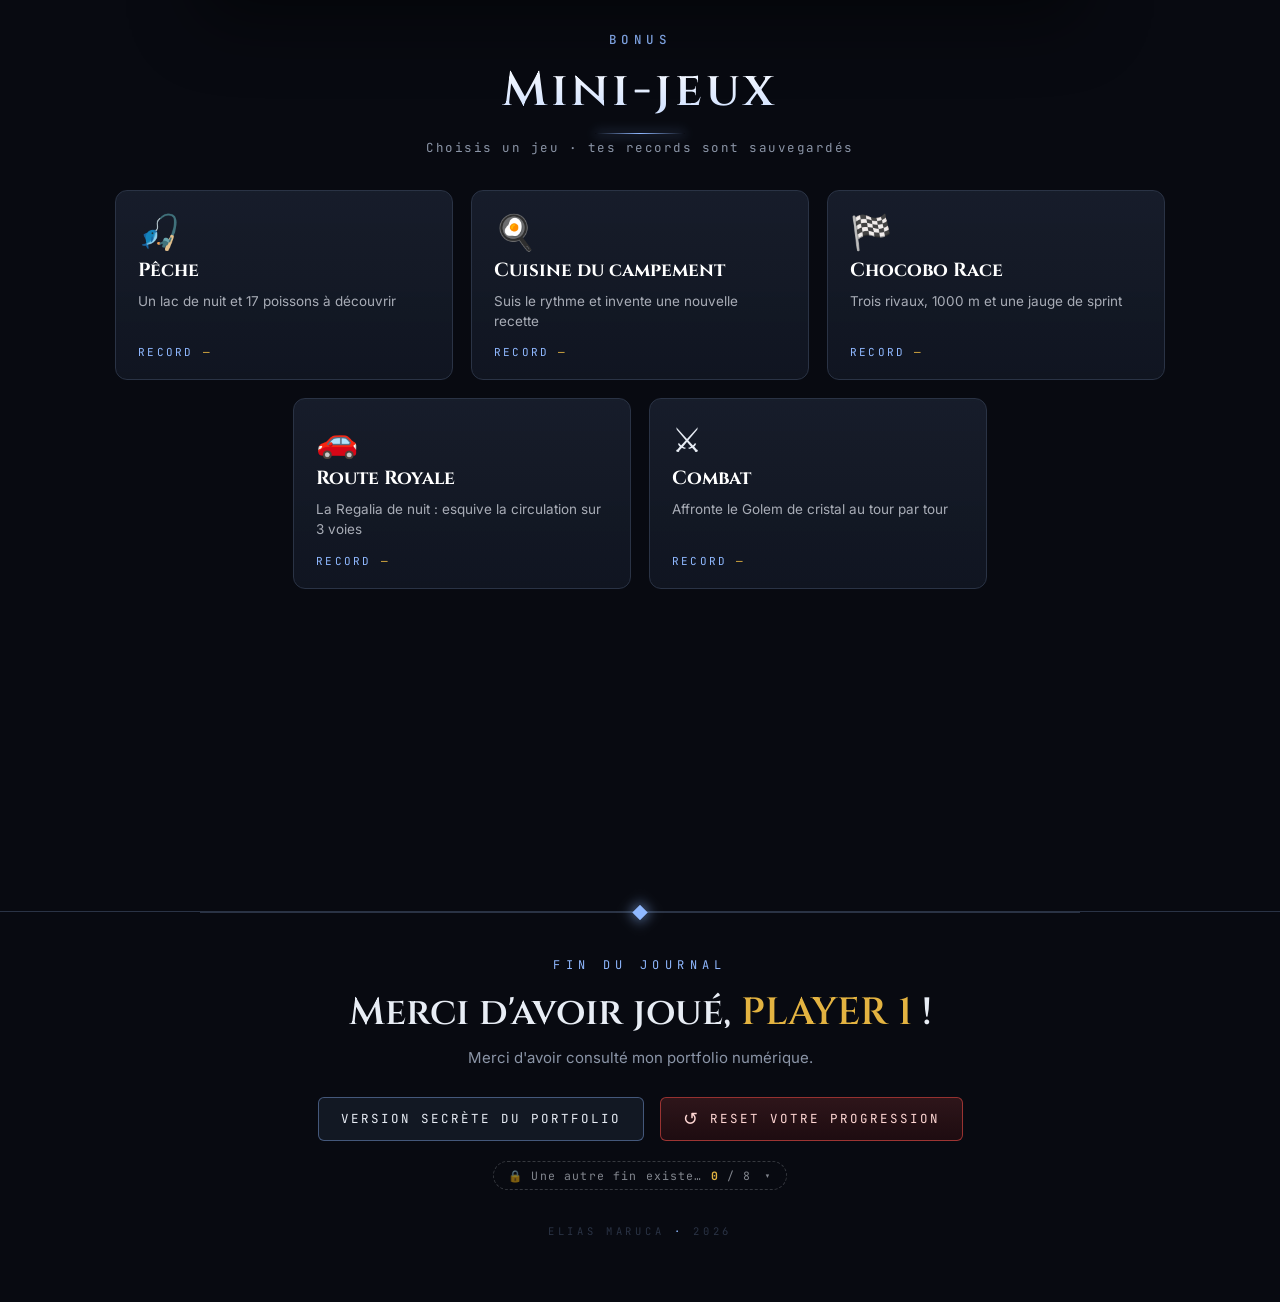
==== commit 5196df2d: "Lay out the five mini-game cards as 3 + 2, refresh the Chocobo Race blurb" ====
--- a/index.html
+++ b/index.html
@@ -775,7 +775,7 @@
             <button class="game-card" type="button" data-game-open="chocobo">
                 <span class="gc-icon" aria-hidden="true">🏁</span>
                 <b>Chocobo Race</b>
-                <small>Saute les obstacles et bats ton temps</small>
+                <small>Trois rivaux, 1000 m et une jauge de sprint</small>
                 <span class="gc-best">RECORD <em id="hubChocobo">—</em></span>
             </button>
             <button class="game-card" type="button" data-game-open="road">
--- a/aventure.css
+++ b/aventure.css
@@ -3751,3 +3751,22 @@
 @media (prefers-reduced-motion: reduce) {
     .road-fuel.is-low { animation: none; }
 }
+
+/* ---------- menu des mini-jeux : 5 jeux en 3 + 2, rangée du bas centrée ---------- */
+@media (min-width: 761px) {
+    .games-hub:not([hidden]) {
+        display: flex;
+        flex-wrap: wrap;
+        justify-content: center;
+    }
+
+    .games-hub > .game-card {
+        flex: 0 1 calc((100% - 2 * 1.8rem) / 3);
+    }
+}
+
+@media (max-width: 760px) {
+    .games-hub > .game-card:last-child:nth-child(odd) {
+        grid-column: 1 / -1;
+    }
+}
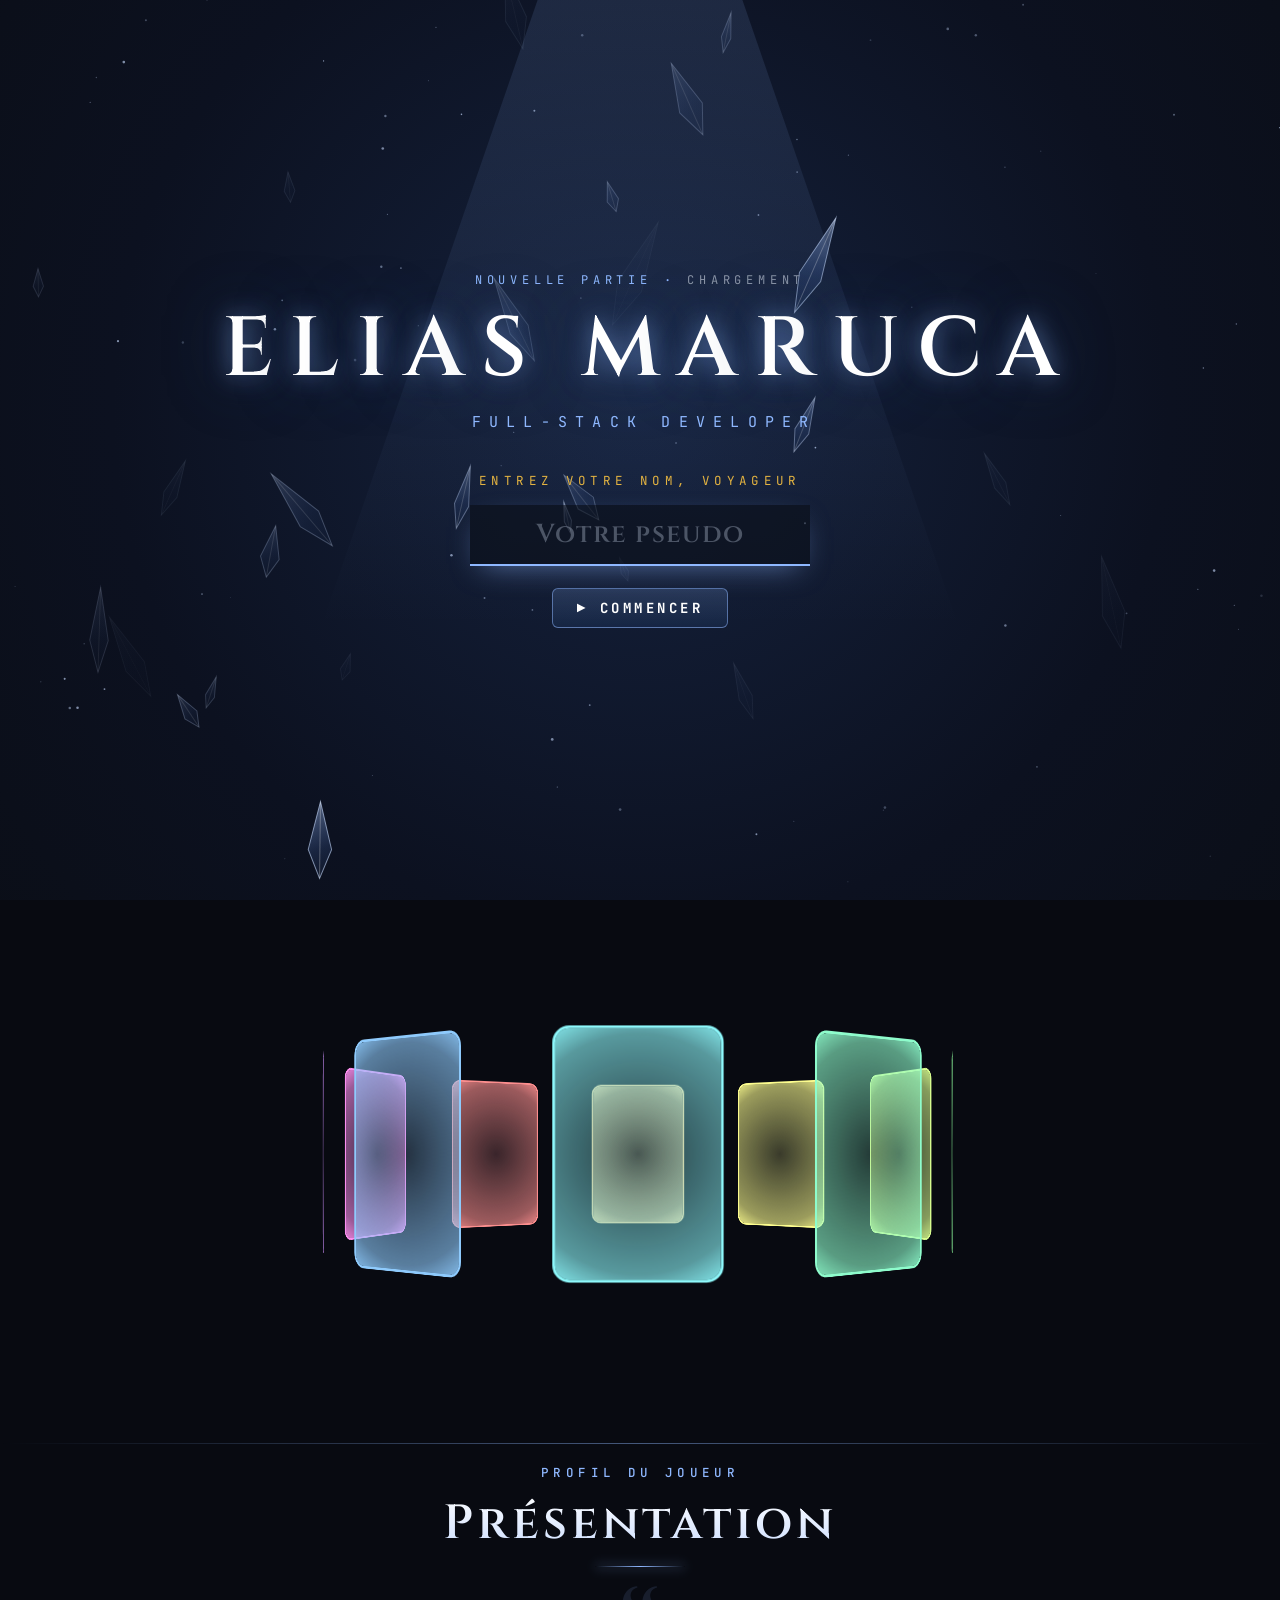
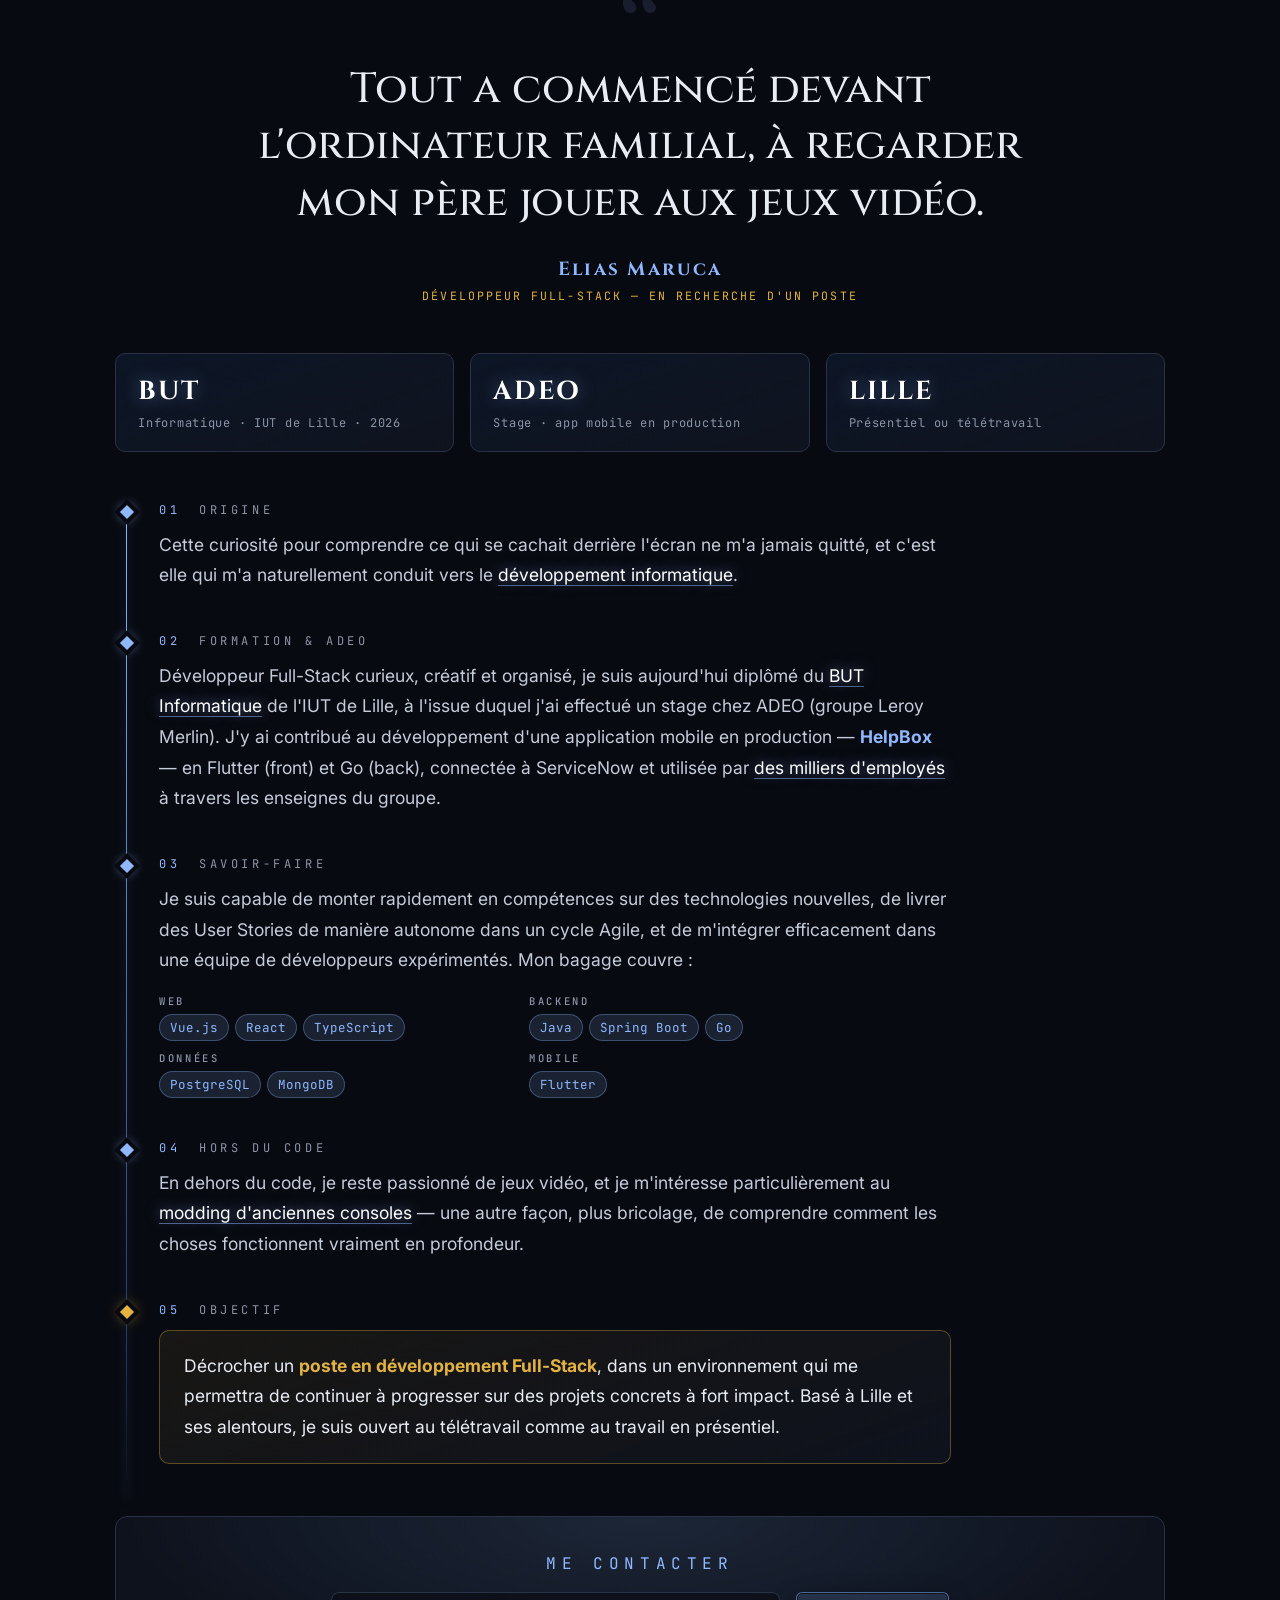
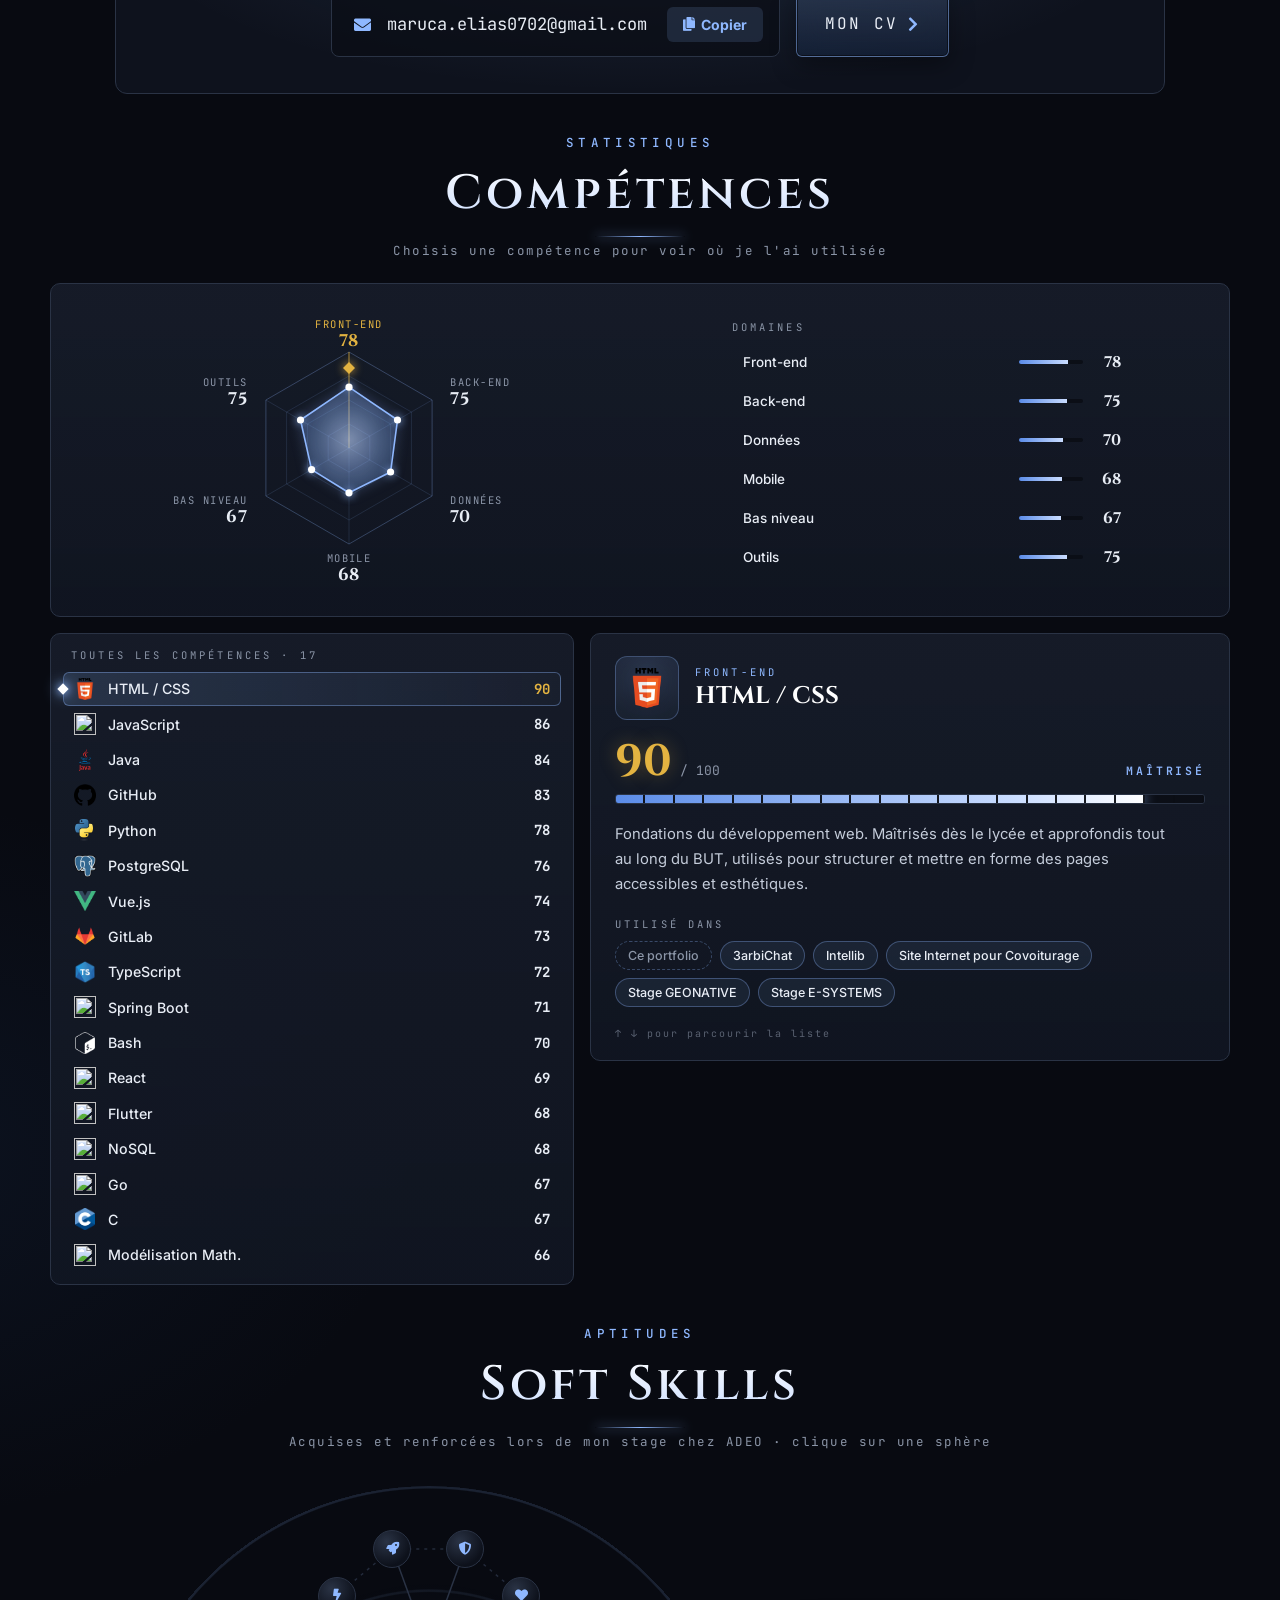
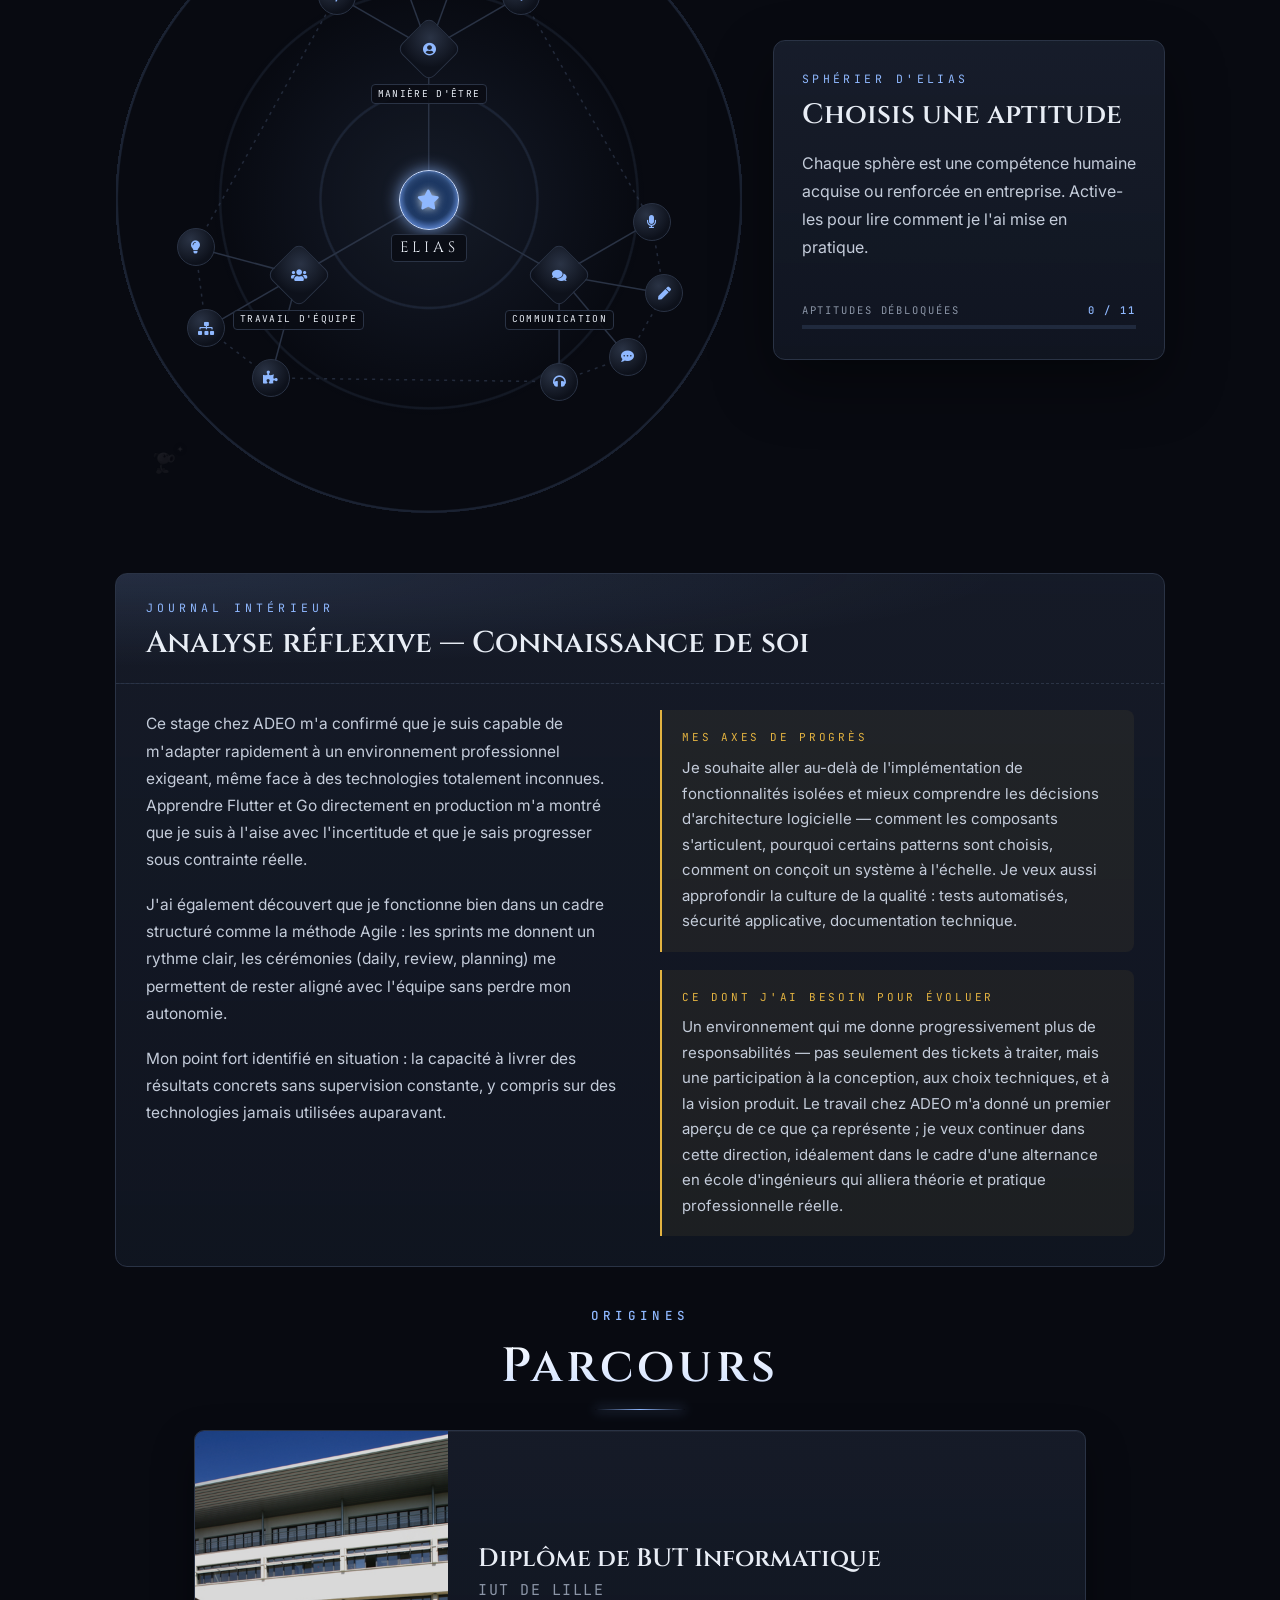
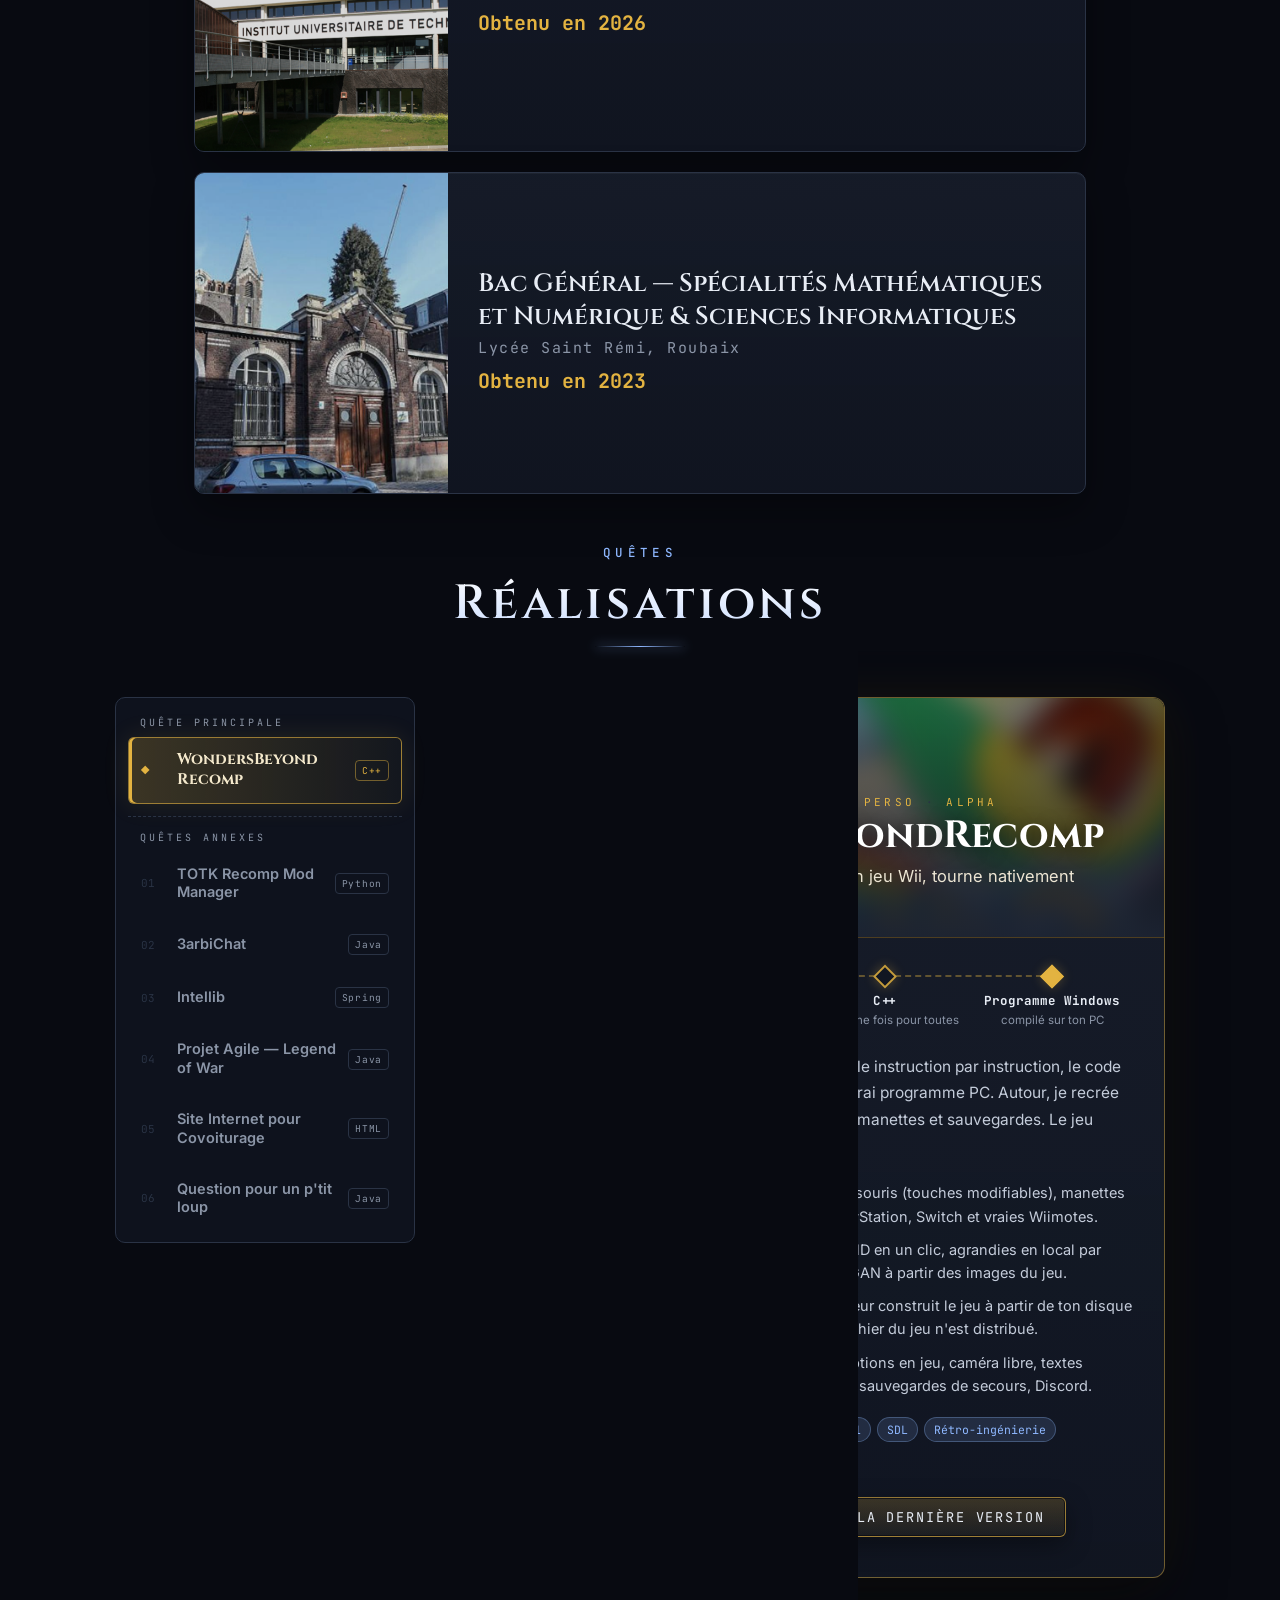
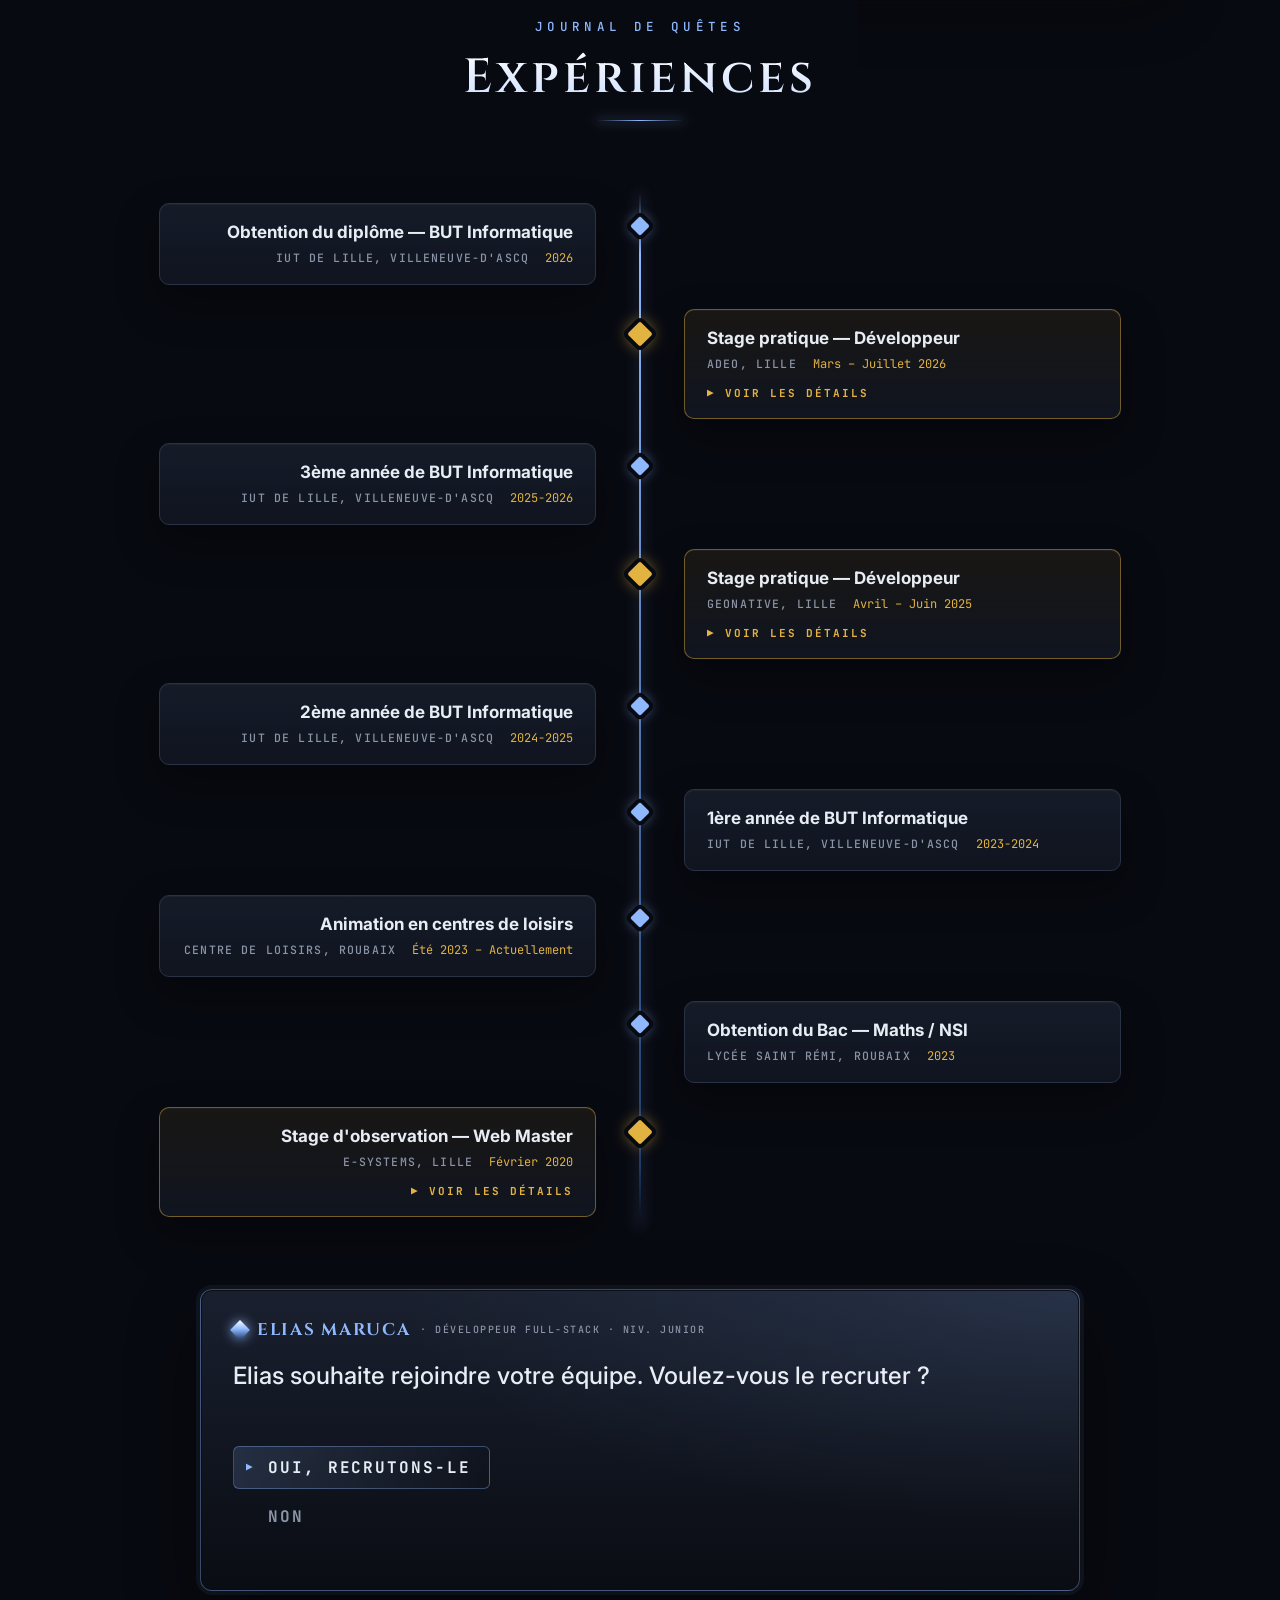
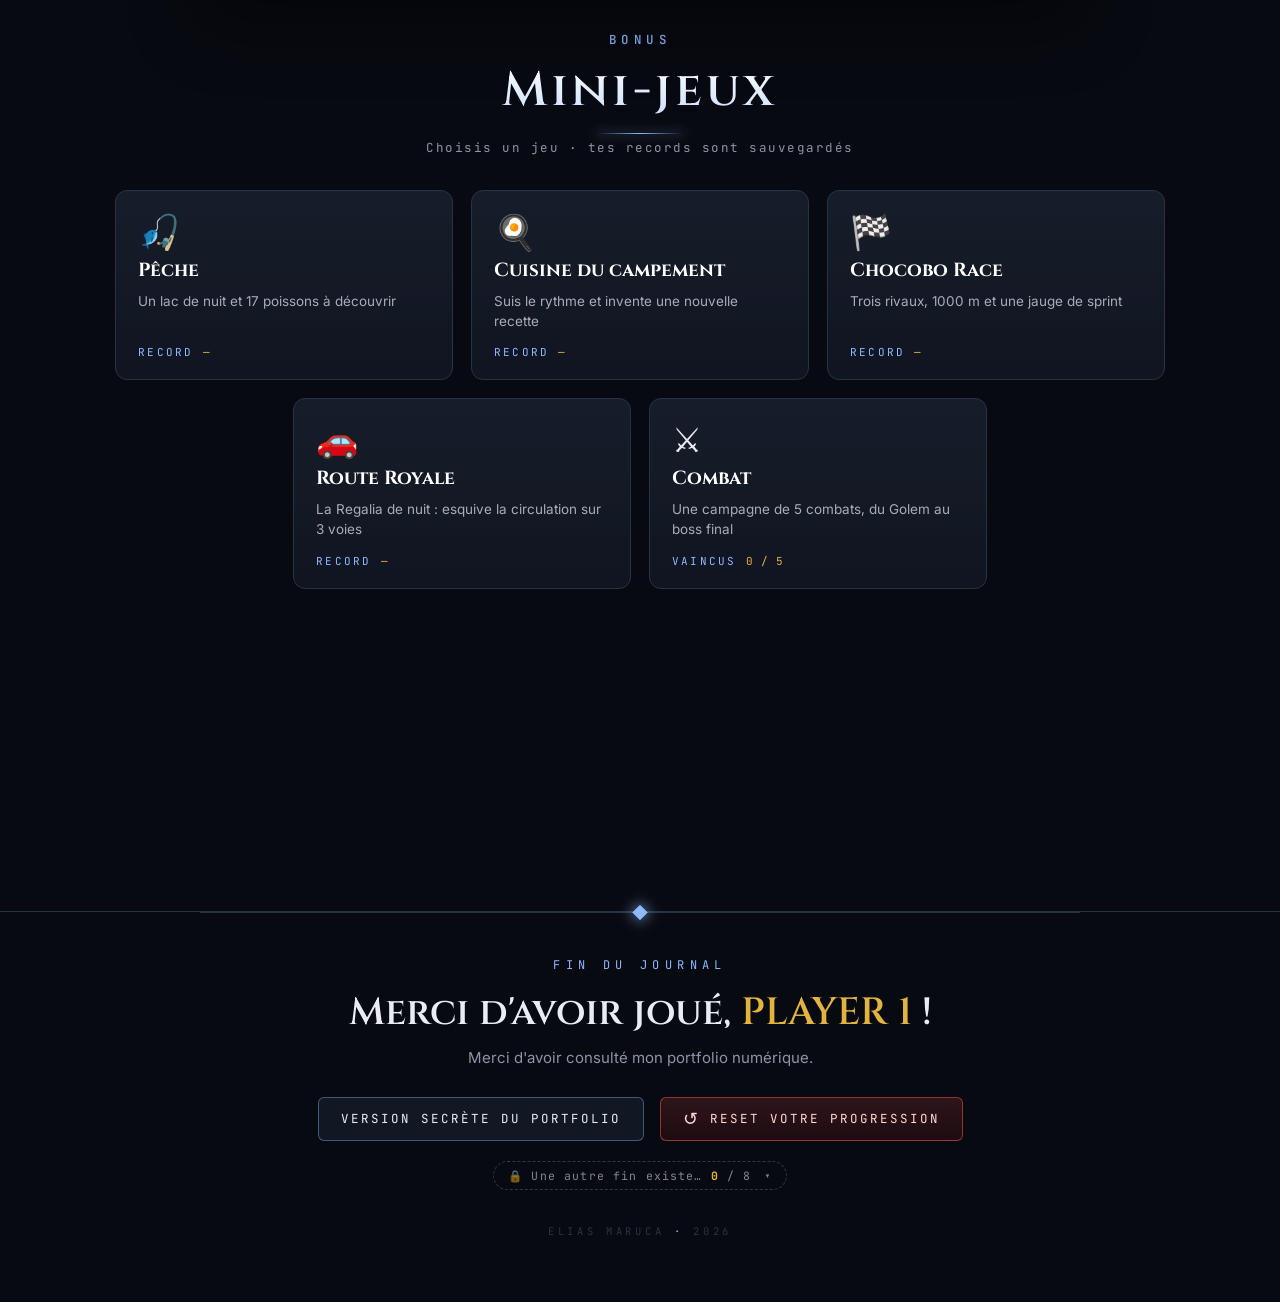
==== commit c5f29406: "Combat campaign: 1v2 and 1v3 fights, a giant final boss, a bag and a cat ally - The Combat card open" ====
--- a/index.html
+++ b/index.html
@@ -784,11 +784,11 @@
                 <small>La Regalia de nuit : esquive la circulation sur 3 voies</small>
                 <span class="gc-best">RECORD <em id="hubRoad">—</em></span>
             </button>
-            <button class="game-card" type="button" data-game-open="battle">
+            <button class="game-card" type="button" data-game-open="arena">
                 <span class="gc-icon" aria-hidden="true">⚔️</span>
                 <b>Combat</b>
-                <small>Affronte le Golem de cristal au tour par tour</small>
-                <span class="gc-best">RECORD <em id="hubBattle">—</em></span>
+                <small>Une campagne de 5 combats, du Golem au boss final</small>
+                <span class="gc-best">VAINCUS <em id="hubArena">—</em></span>
             </button>
         </div>
 
@@ -857,6 +857,7 @@
         <div class="game-panel chocobo" id="game-chocobo" hidden></div>
         <div class="game-panel road" id="game-road" hidden></div>
         <div class="game-panel battle" id="game-battle" hidden></div>
+        <div class="game-panel arena" id="game-arena" hidden></div>
     </section>
 
     <!-- Stage Modals -->
--- a/aventure.css
+++ b/aventure.css
@@ -3770,3 +3770,252 @@
         grid-column: 1 / -1;
     }
 }
+
+/* ---------- Combat : campagne, sac, plusieurs ennemis ---------- */
+.ar-camp {
+    display: grid;
+    grid-template-columns: minmax(0, 1.2fr) minmax(0, 1fr);
+    gap: 2rem;
+    margin-top: 1.6rem;
+}
+
+.ar-camp[hidden],
+.ar-fight[hidden] {
+    display: none;
+}
+
+.ar-map,
+.ar-bag {
+    position: relative;
+    padding: 2rem;
+    border: 1px solid var(--n-line);
+    border-radius: 12px;
+    background: rgba(var(--t-panel-rgb), 0.75);
+}
+
+.ar-k {
+    margin: 0 0 1.4rem;
+    font: 600 1.2rem var(--n-mono);
+    letter-spacing: 0.3em;
+    color: var(--n-crystal);
+}
+
+.ar-sub {
+    margin: 1.6rem 0 0.6rem;
+    font: 600 1.15rem var(--n-mono);
+    letter-spacing: 0.15em;
+    color: var(--t-gold);
+}
+
+.ar-fights {
+    display: grid;
+    gap: 1rem;
+    margin: 0;
+    padding: 0;
+    list-style: none;
+}
+
+.ar-fight-card {
+    display: flex;
+    align-items: center;
+    gap: 1.2rem;
+    width: 100%;
+    padding: 1.2rem 1.4rem;
+    border: 1px solid var(--n-line);
+    border-radius: 10px;
+    background: rgba(0, 0, 0, 0.25);
+    color: var(--n-text, #e8ecf5);
+    text-align: left;
+    cursor: pointer;
+    transition: border-color .2s, background .2s;
+}
+
+.ar-fight-card:hover:not(:disabled),
+.ar-fight-card:focus-visible {
+    border-color: var(--n-crystal);
+    background: rgba(var(--t-crystal-rgb), 0.08);
+    outline: none;
+}
+
+.ar-fight-card:disabled {
+    opacity: 0.5;
+    cursor: not-allowed;
+}
+
+.ar-fight-card.is-boss:not(:disabled) {
+    border-color: rgba(200, 120, 255, 0.6);
+    box-shadow: 0 0 18px rgba(160, 90, 255, 0.2) inset;
+}
+
+.ar-n {
+    font: 700 1.3rem var(--n-mono);
+    color: var(--n-muted);
+}
+
+.ar-ic {
+    font-size: 2.4rem;
+}
+
+.ar-t {
+    display: grid;
+    flex: 1;
+    gap: 0.2rem;
+}
+
+.ar-t b {
+    font: 700 1.7rem "Cinzel", serif;
+}
+
+.ar-t small {
+    font-size: 1.3rem;
+    color: var(--n-muted);
+}
+
+.ar-fight-card em {
+    font: 600 1.1rem var(--n-mono);
+    font-style: normal;
+    letter-spacing: 0.15em;
+    color: var(--t-gold);
+}
+
+.ar-pick,
+.ar-techs {
+    display: grid;
+    gap: 0.6rem;
+    margin: 0;
+    padding: 0;
+    list-style: none;
+}
+
+.ar-pick button,
+.ar-techs li {
+    display: grid;
+    grid-template-columns: 2.4rem 1fr;
+    column-gap: 1rem;
+    align-items: center;
+    width: 100%;
+    padding: 0.7rem 1rem;
+    border: 1px solid transparent;
+    border-radius: 8px;
+    background: rgba(0, 0, 0, 0.2);
+    color: inherit;
+    text-align: left;
+}
+
+.ar-pick button {
+    cursor: pointer;
+}
+
+.ar-pick button span,
+.ar-techs li span {
+    grid-row: span 2;
+    font-size: 1.8rem;
+    text-align: center;
+}
+
+.ar-pick button b,
+.ar-techs li b {
+    font-size: 1.4rem;
+}
+
+.ar-pick button small,
+.ar-techs li small {
+    font-size: 1.2rem;
+    color: var(--n-muted);
+}
+
+.ar-pick button.is-on {
+    border-color: var(--t-gold);
+    background: rgba(227, 179, 65, 0.1);
+}
+
+.ar-pick button:disabled,
+.ar-techs li:not(.is-got) {
+    opacity: 0.55;
+}
+
+.ar-pick button:disabled {
+    cursor: not-allowed;
+}
+
+.ar-items,
+.ar-ally {
+    margin: 0;
+    font-size: 1.35rem;
+}
+
+.ar-ally {
+    margin-top: 1rem;
+    color: #ffd0e8;
+}
+
+/* la trace de patte : discrète, en bas à droite du sac */
+.ar-paw {
+    position: absolute;
+    right: 1.2rem;
+    bottom: 1rem;
+    font-size: 1.6rem;
+    opacity: 0.16;
+    filter: grayscale(1);
+    pointer-events: none;
+}
+
+.ar-paw.is-taken {
+    display: none;
+}
+
+.ar-foes {
+    position: absolute;
+    top: 1rem;
+    left: 1rem;
+    right: 1rem;
+    z-index: 2;
+    display: flex;
+    justify-content: center;
+    gap: 1rem;
+    margin: 0;
+    padding: 0;
+    list-style: none;
+    pointer-events: none;
+}
+
+.ar-foes li {
+    flex: 0 1 22rem;
+    padding: 0.6rem 1rem;
+    border-radius: 8px;
+    background: rgba(0, 0, 0, 0.45);
+}
+
+.ar-foes.is-boss li:first-child {
+    flex-basis: 40rem;
+}
+
+.ar-foes li.is-dead {
+    opacity: 0.3;
+}
+
+.ar-foes .bt-name {
+    margin: 0 0 0.4rem;
+    font-size: 1.3rem;
+}
+
+.ar-foes .bt-tag {
+    min-height: 1.4rem;
+    margin: 0.3rem 0 0;
+    font-size: 1.1rem;
+}
+
+@media (max-width: 760px) {
+    .ar-camp {
+        grid-template-columns: 1fr;
+    }
+
+    .ar-foes {
+        flex-wrap: wrap;
+    }
+
+    .ar-foes li {
+        flex: 1 1 40%;
+        padding: 0.4rem 0.6rem;
+    }
+}
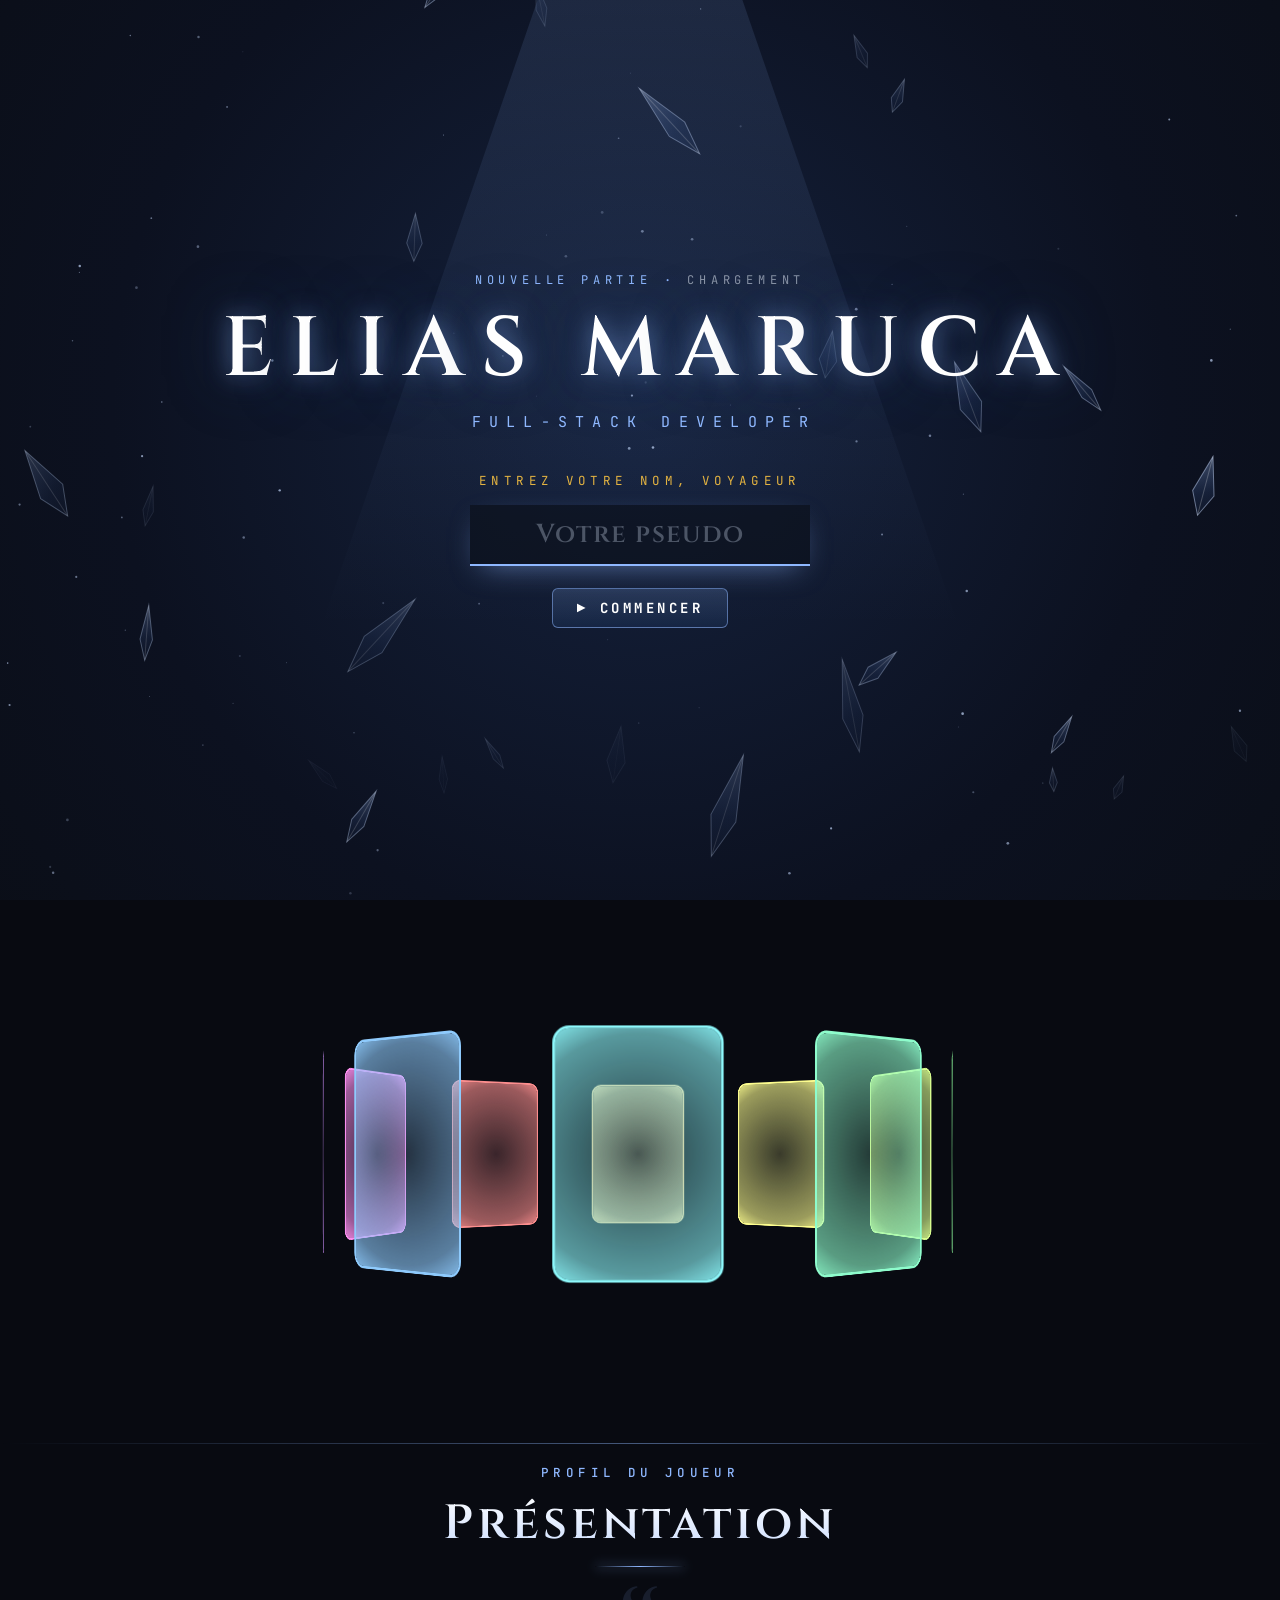
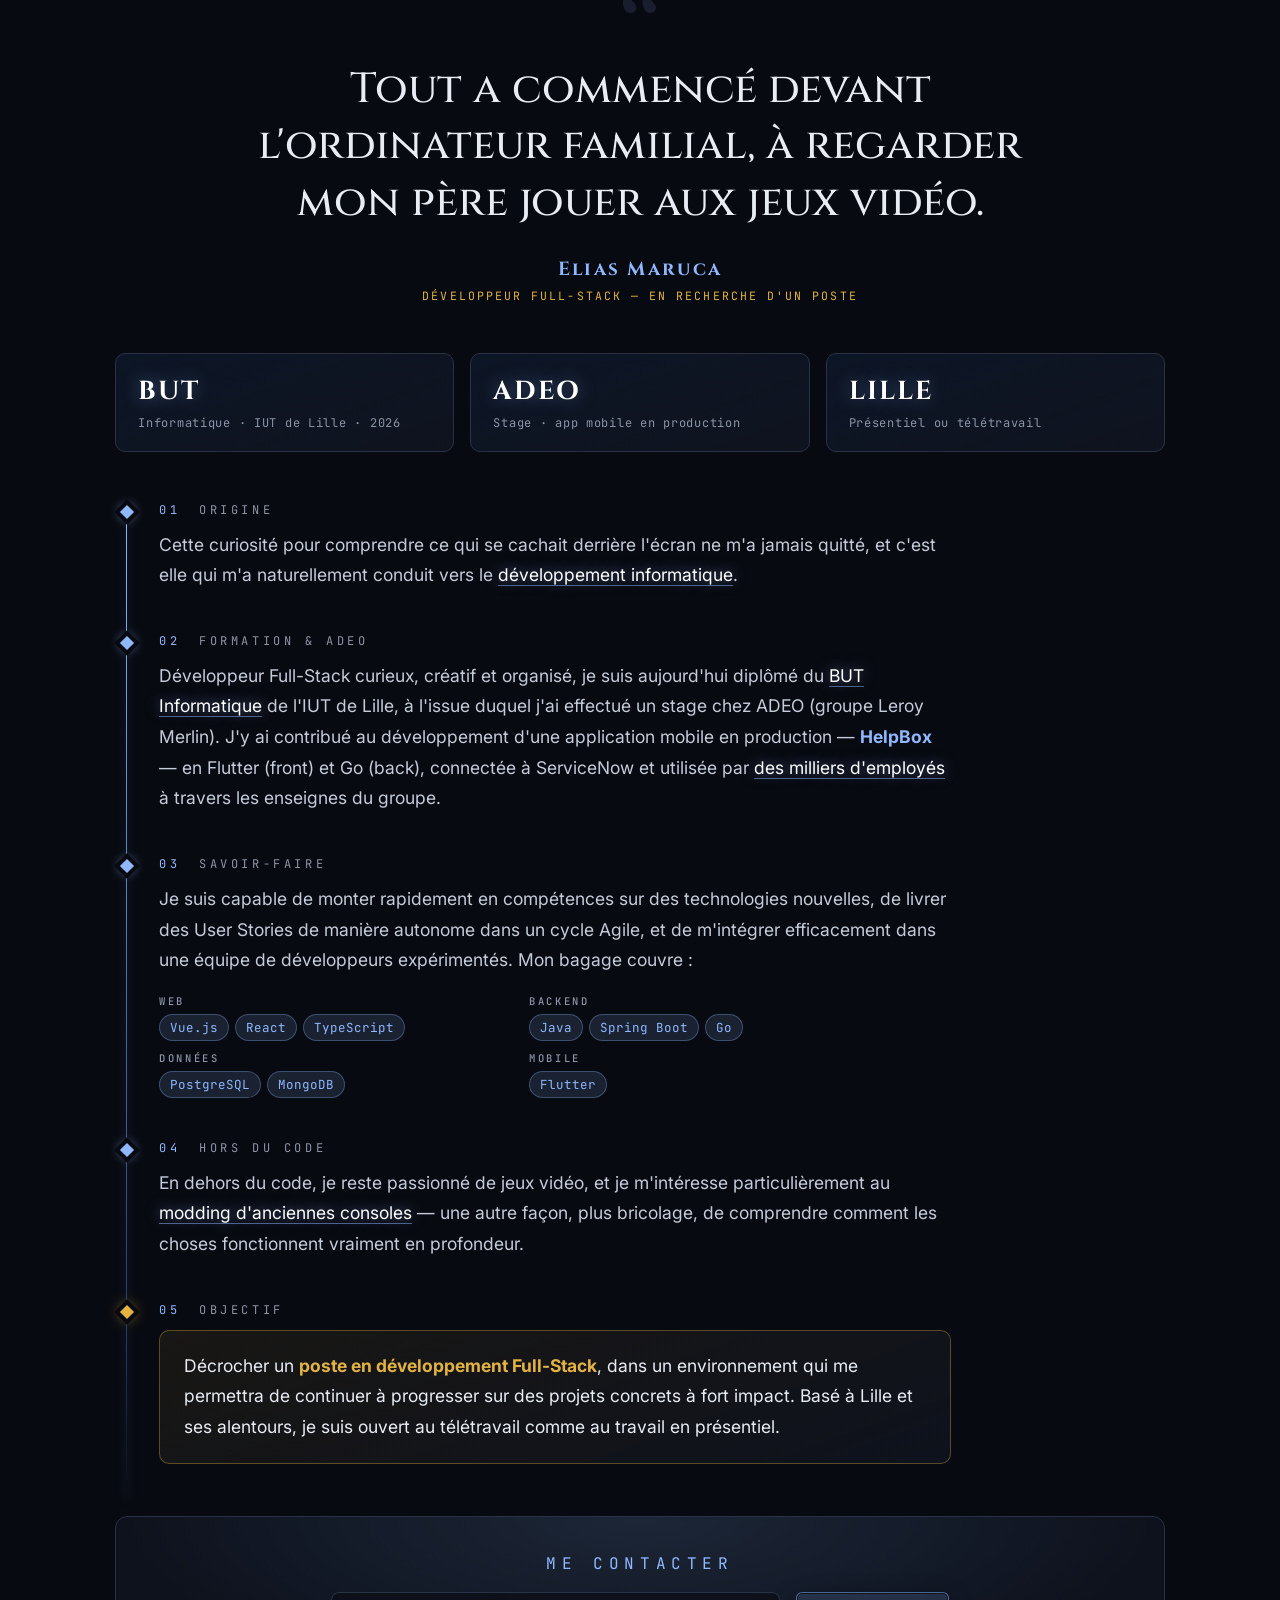
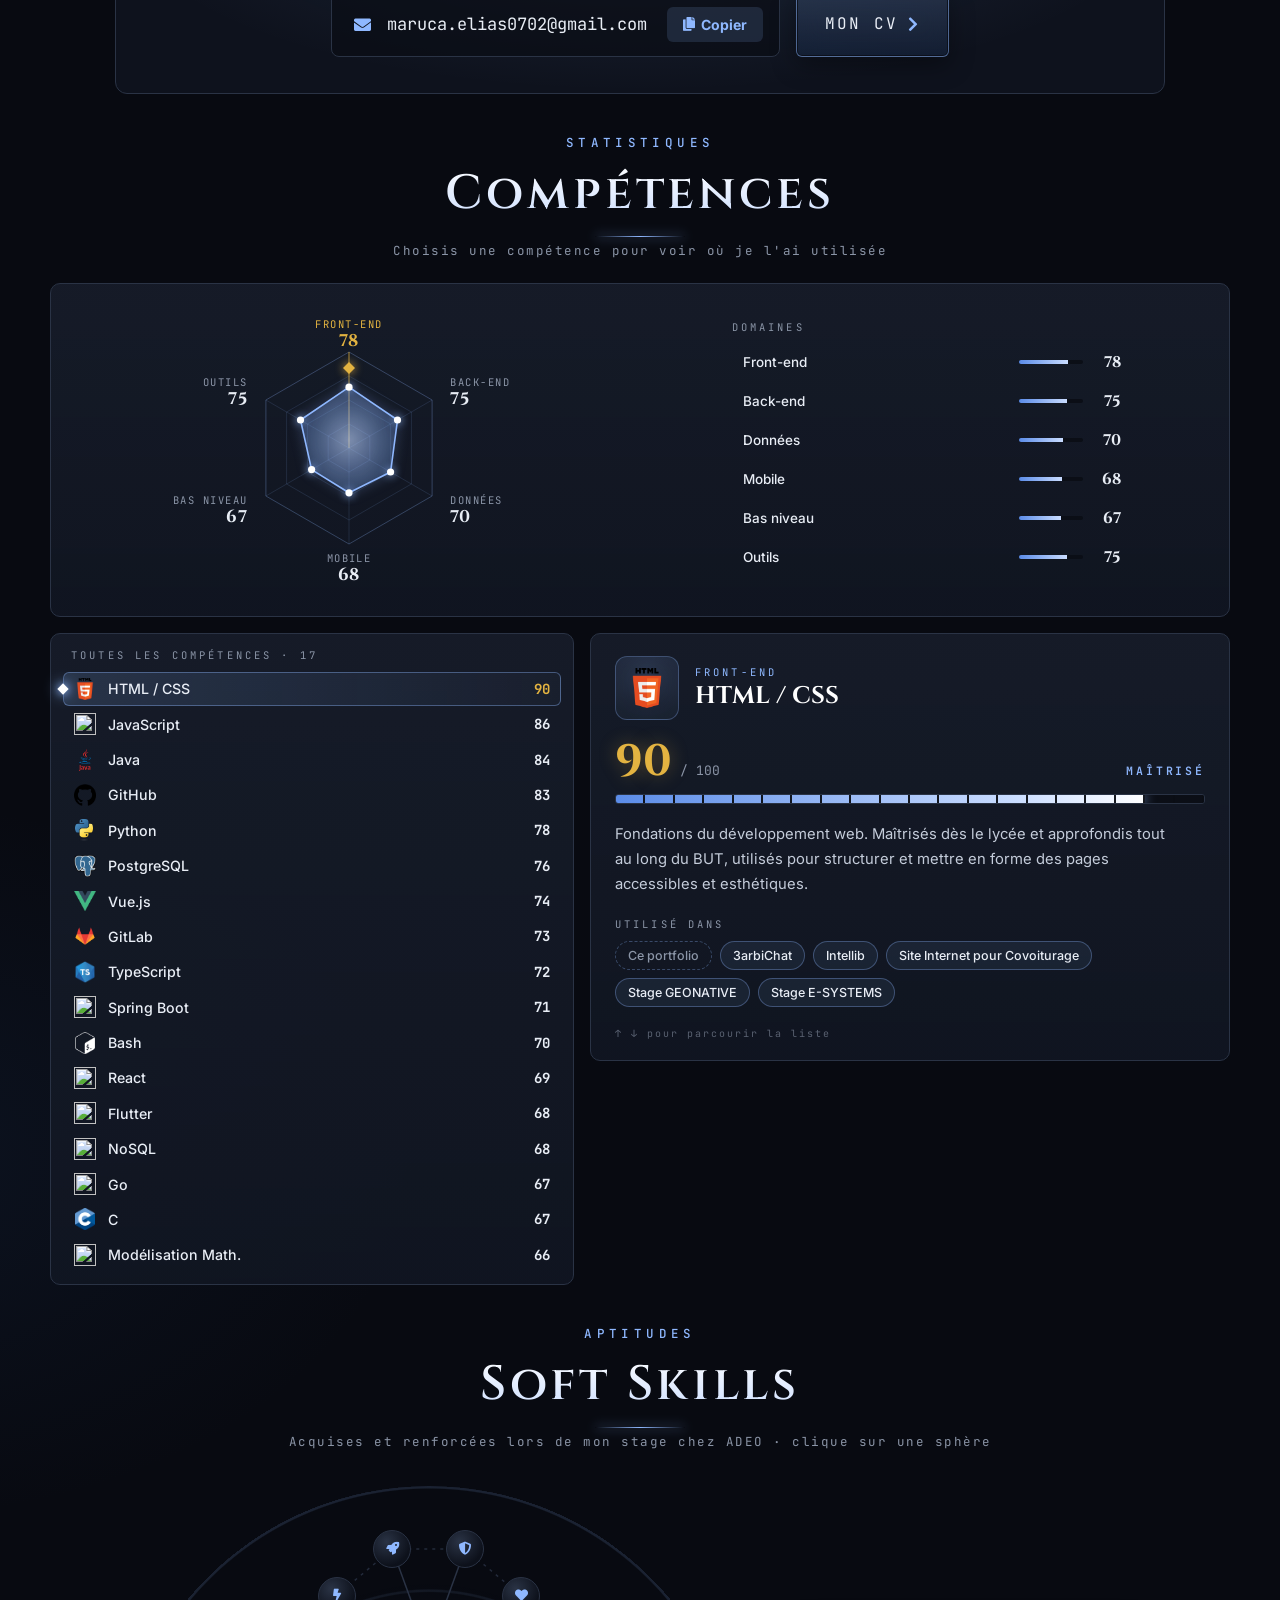
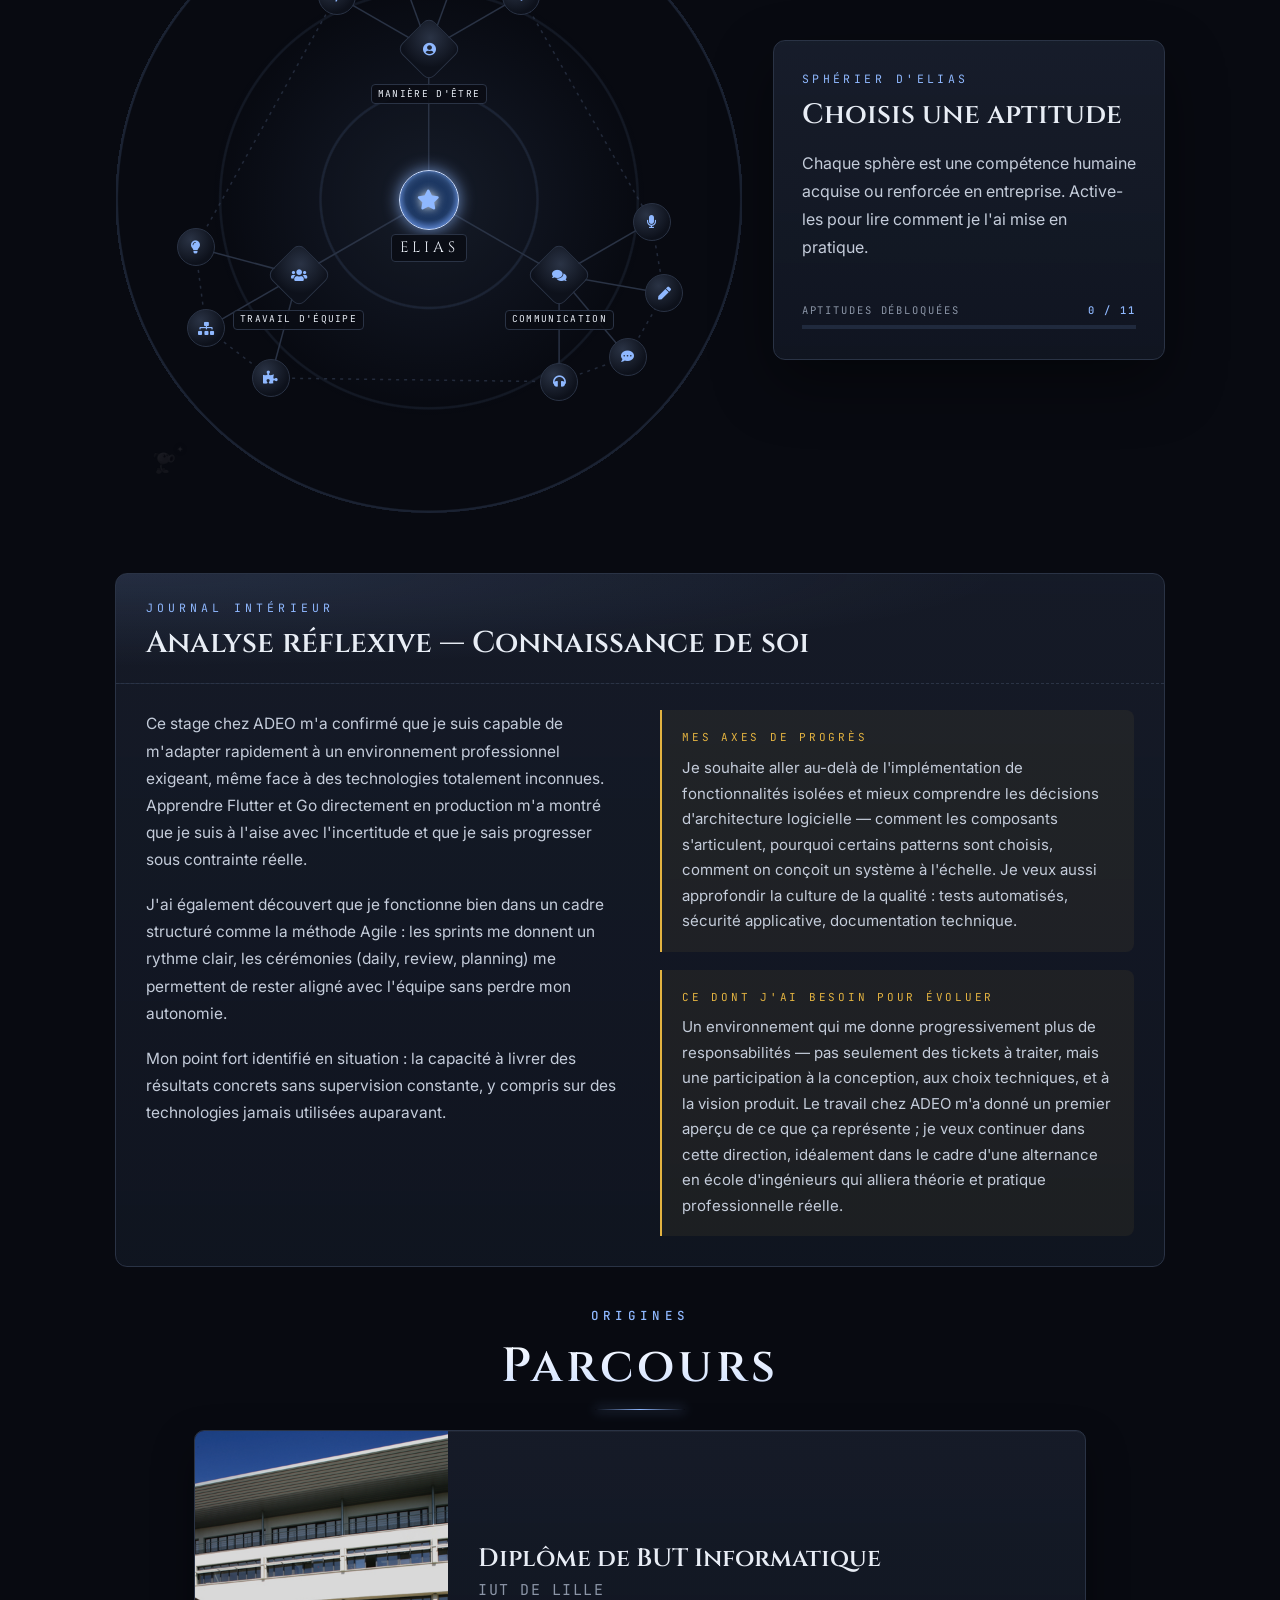
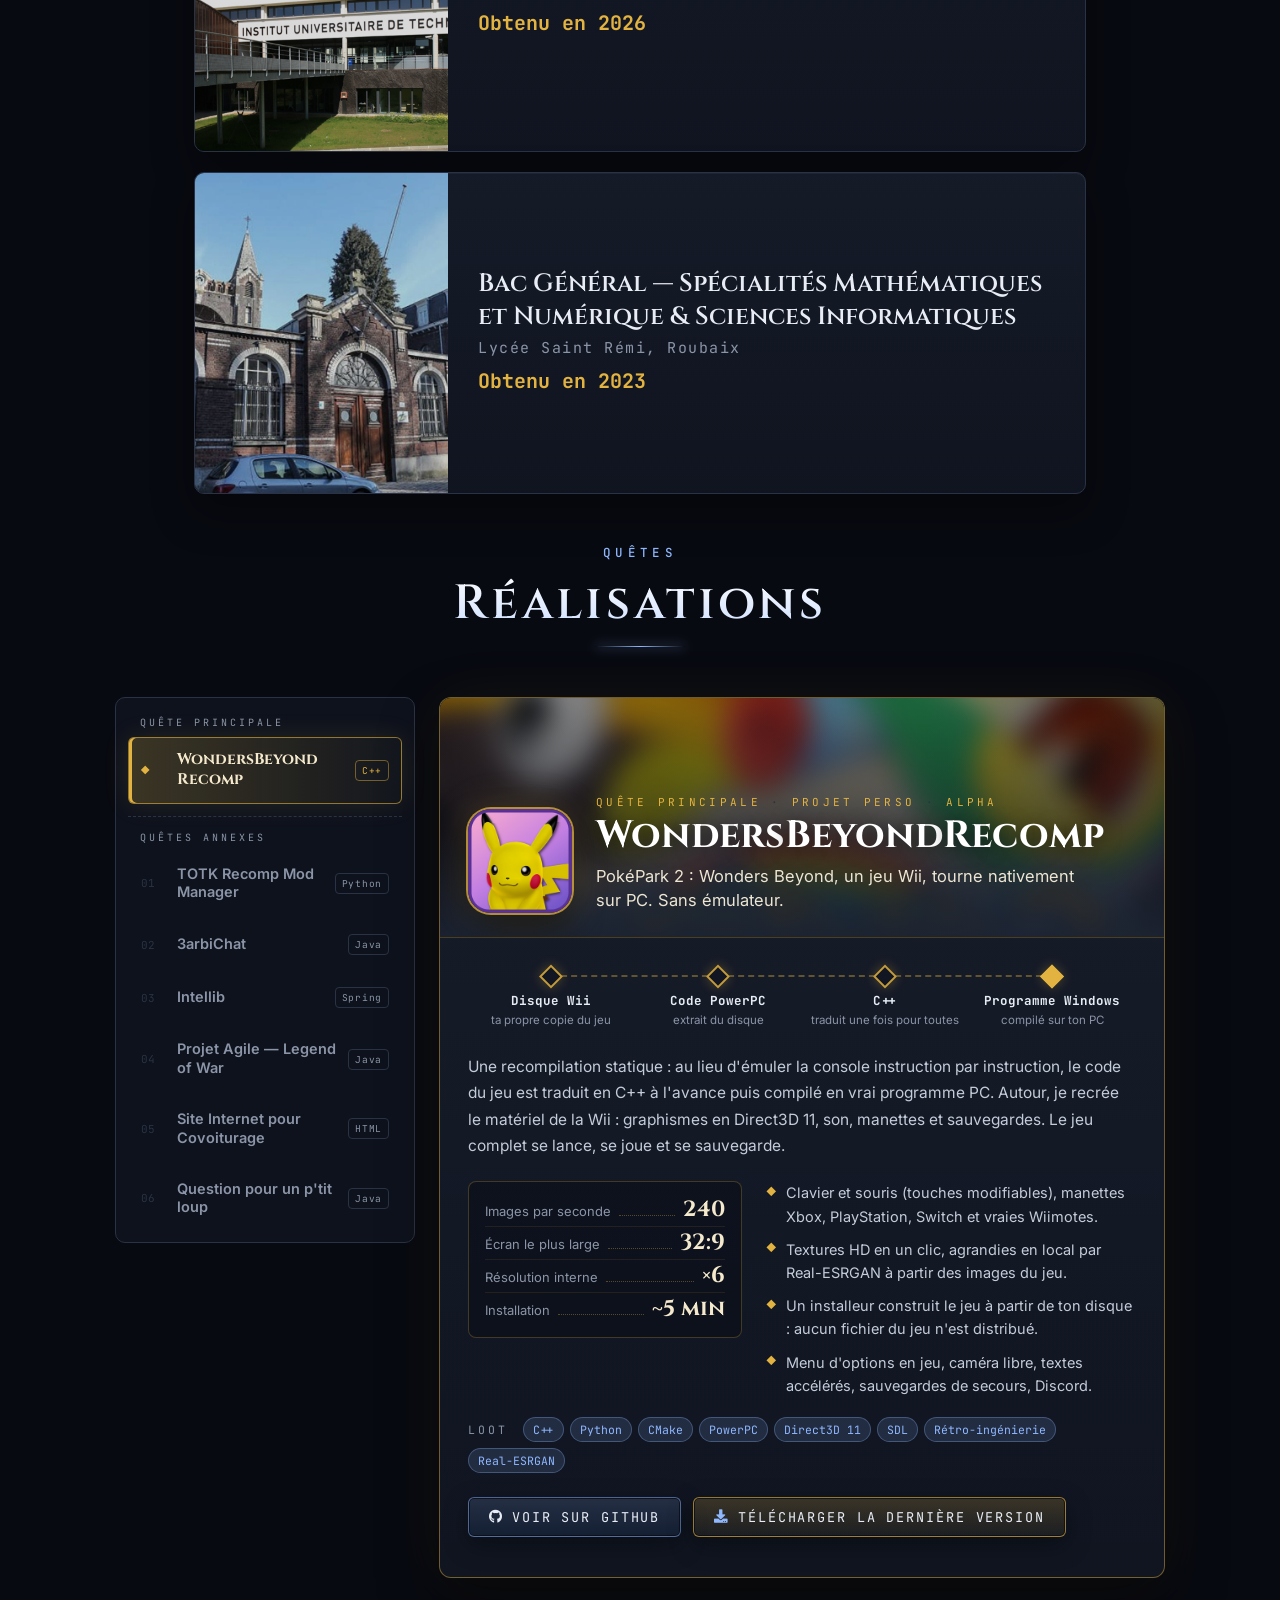
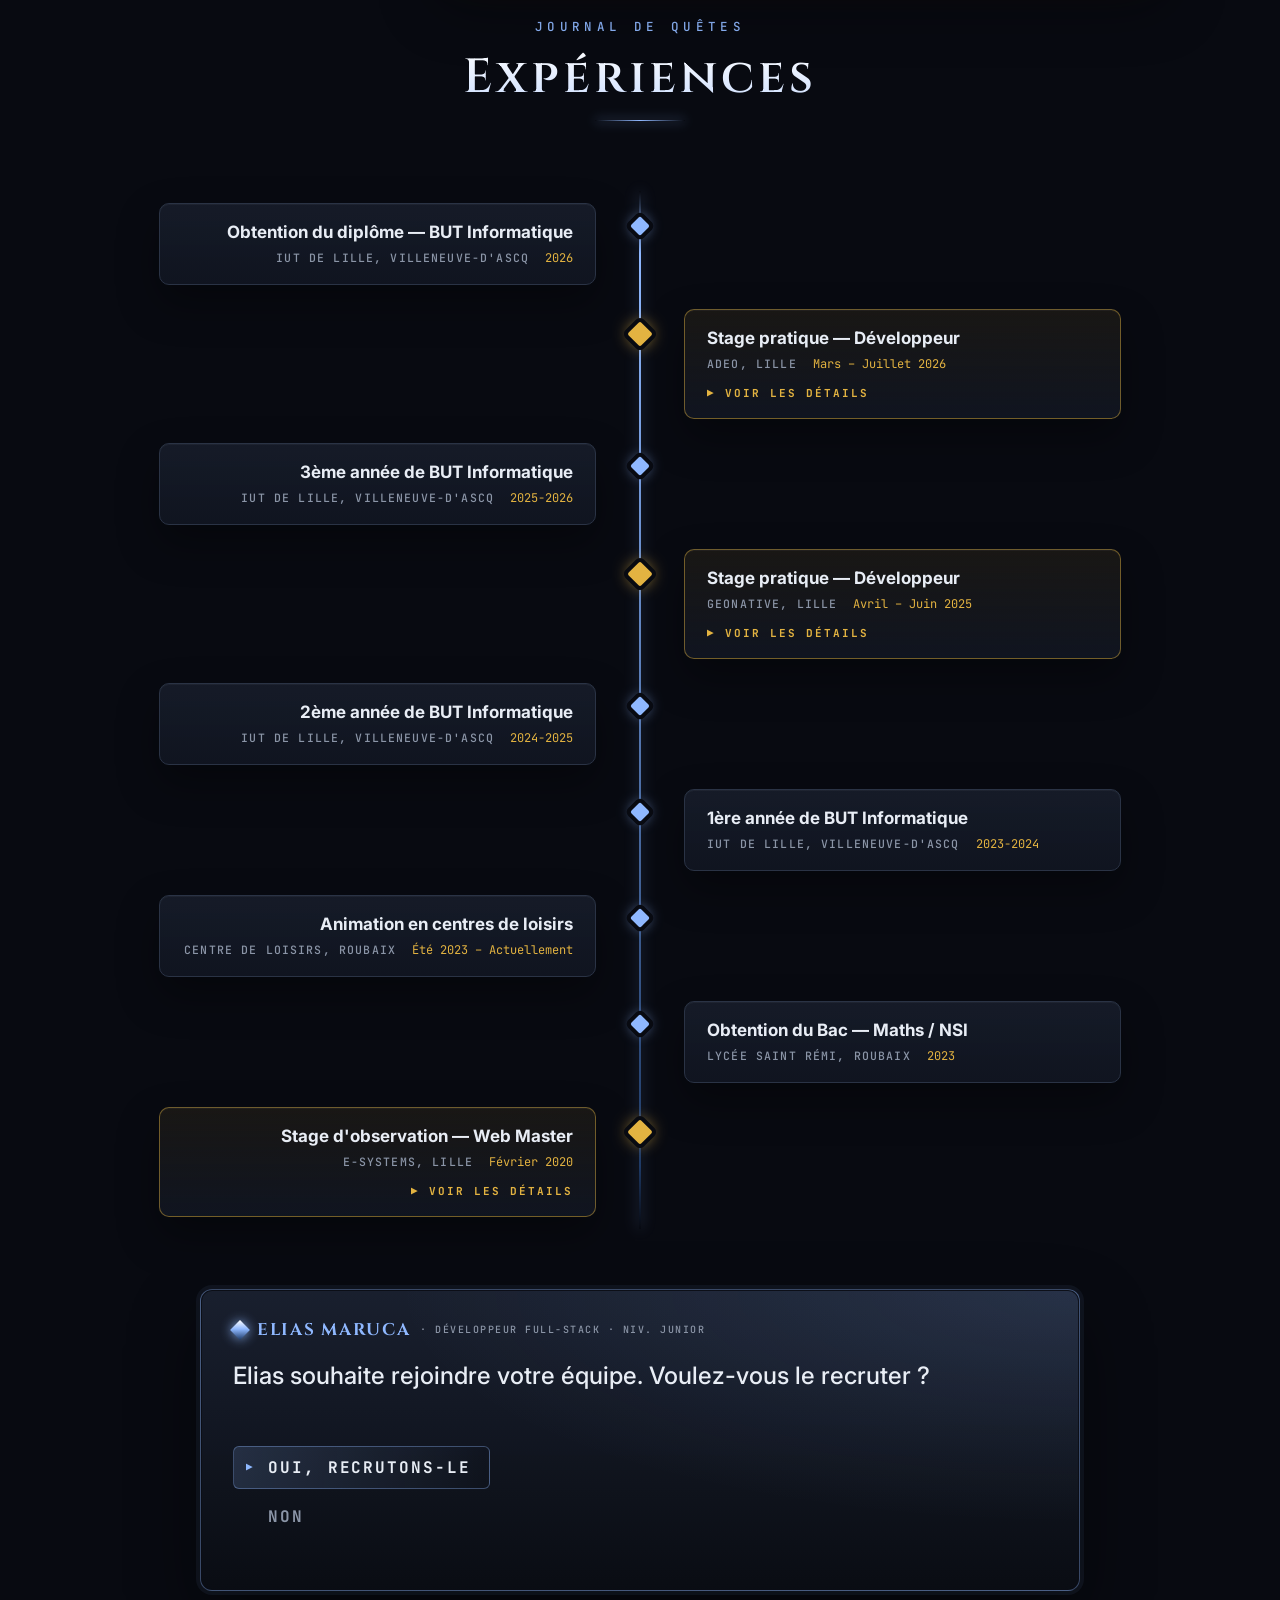
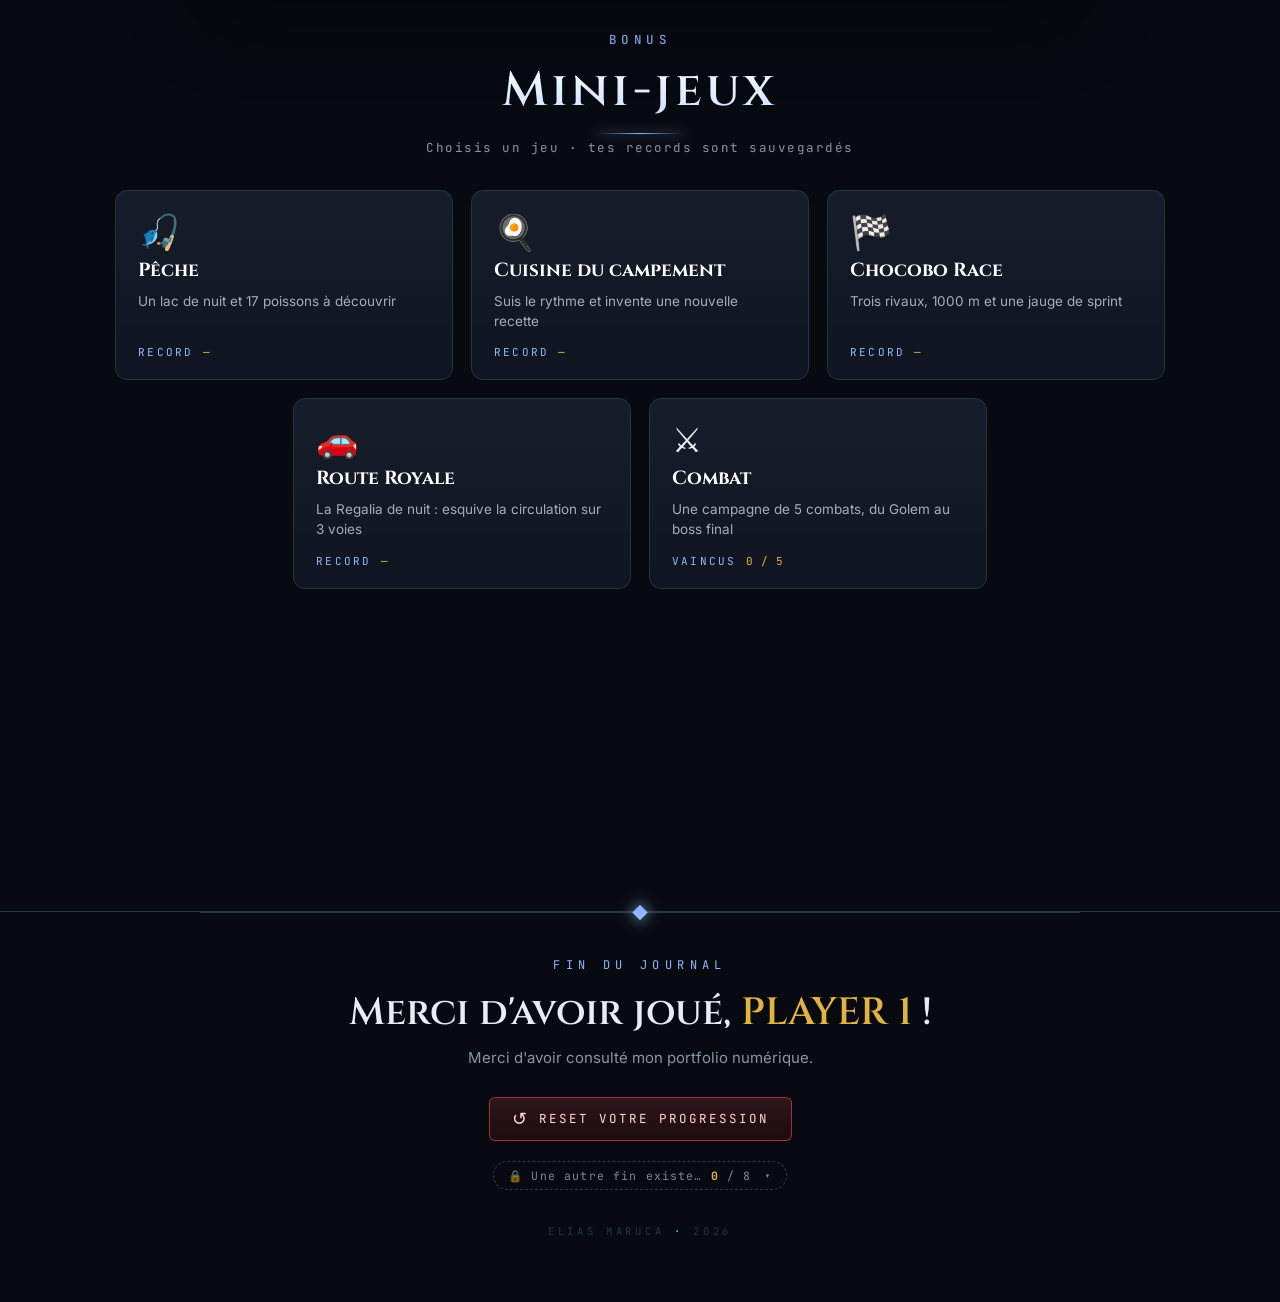
==== commit a8caf56e: "Remove the secret version of the portfolio" ====
--- a/index.html
+++ b/index.html
@@ -1054,9 +1054,6 @@
             <h3>Merci d'avoir joué, <span data-player>PLAYER 1</span>&nbsp;!</h3>
             <p class="end-text">Merci d'avoir consulté mon portfolio numérique.</p>
             <div class="end-actions">
-                <a class="footer-secret-btn" href="void.html" target="_blank" rel="noopener noreferrer">
-                    <span>Version secrète du portfolio</span>
-                </a>
                 <button class="reset-btn" type="button" data-reset>
                     <span class="reset-icon" aria-hidden="true">↺</span> Reset votre progression
                 </button>
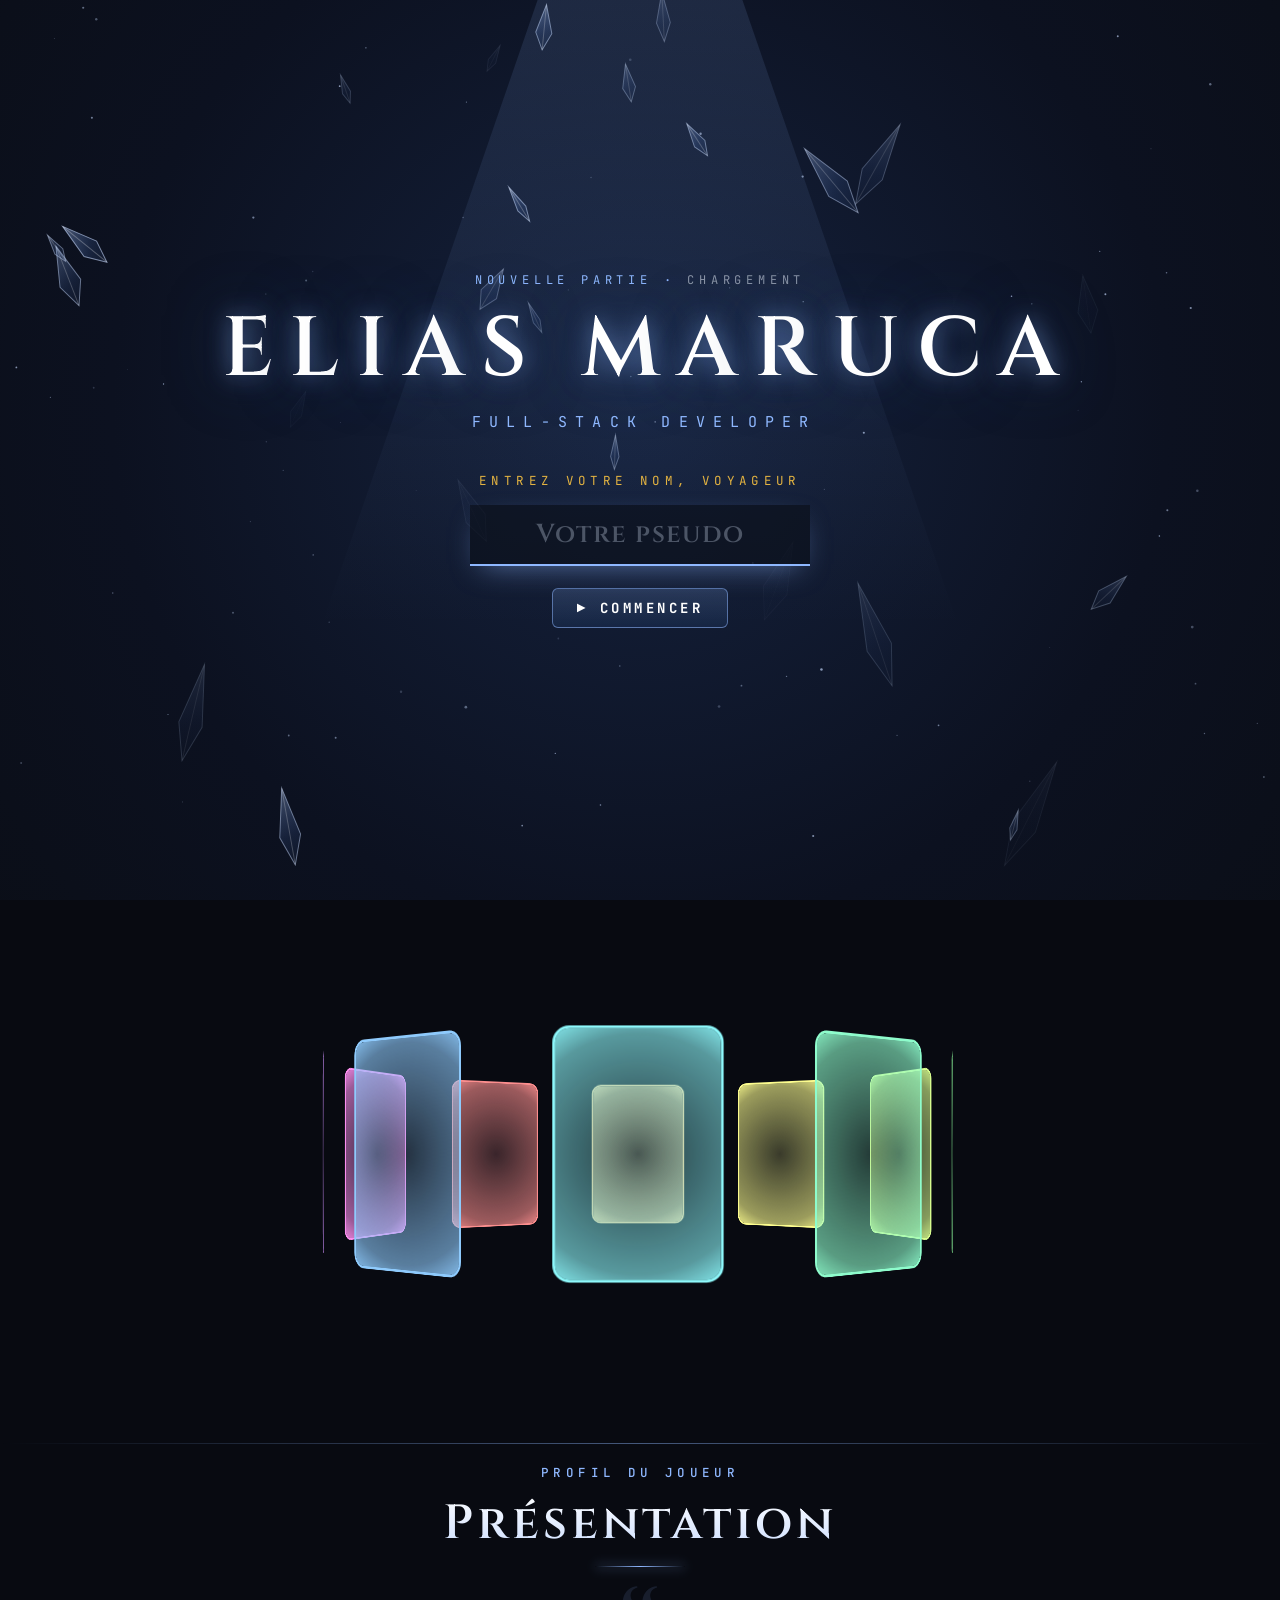
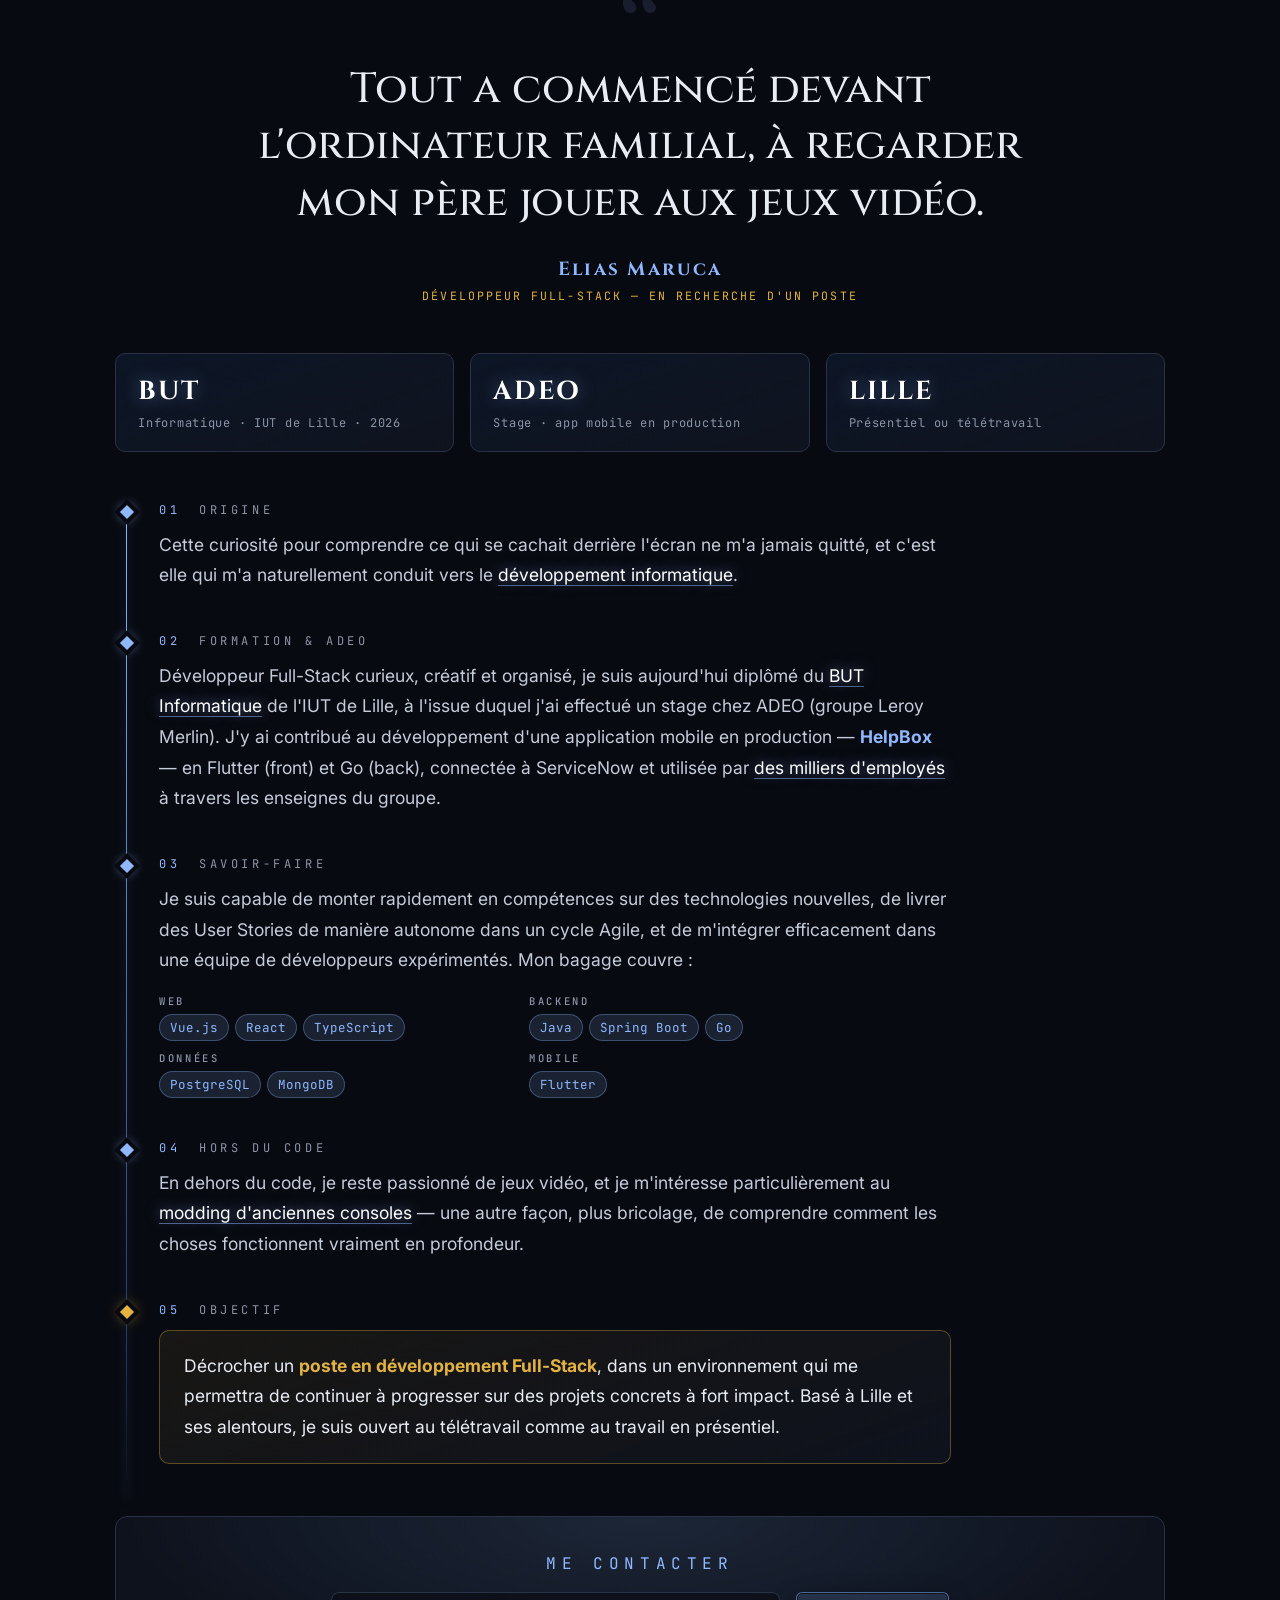
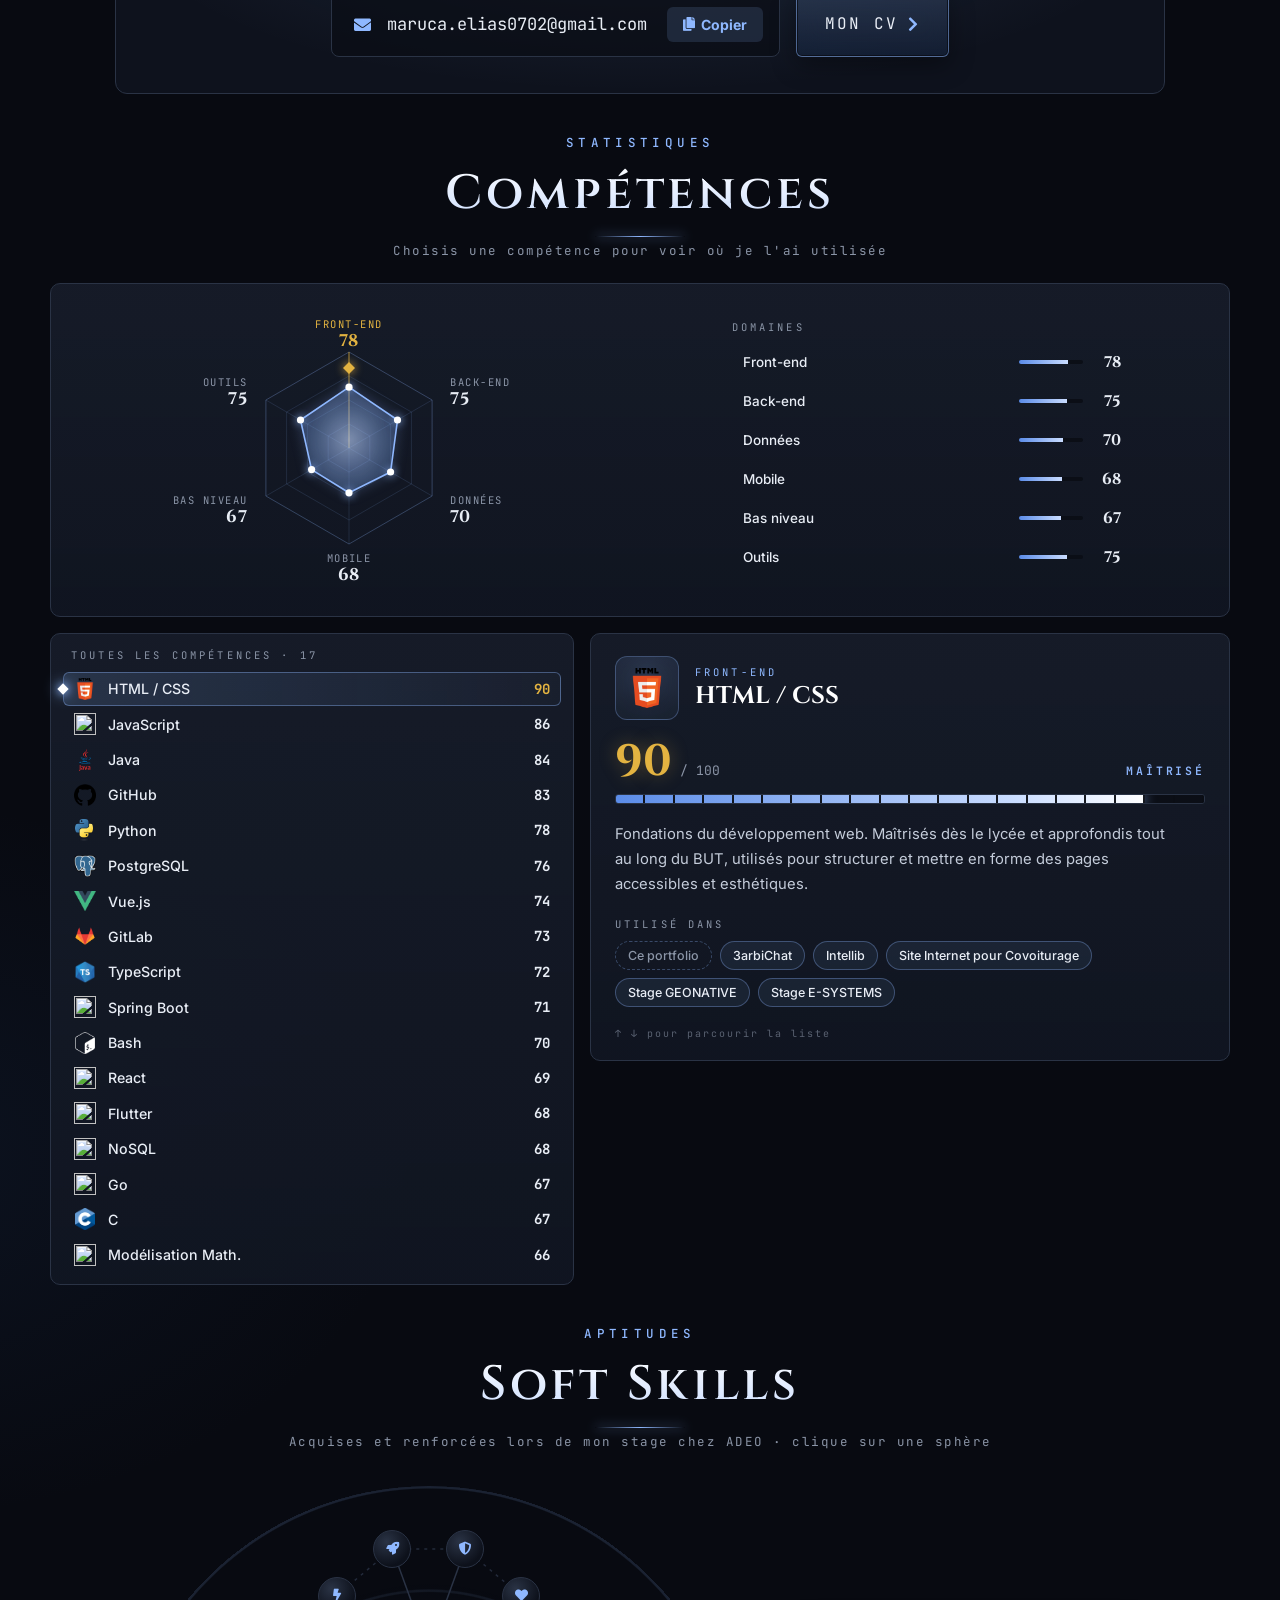
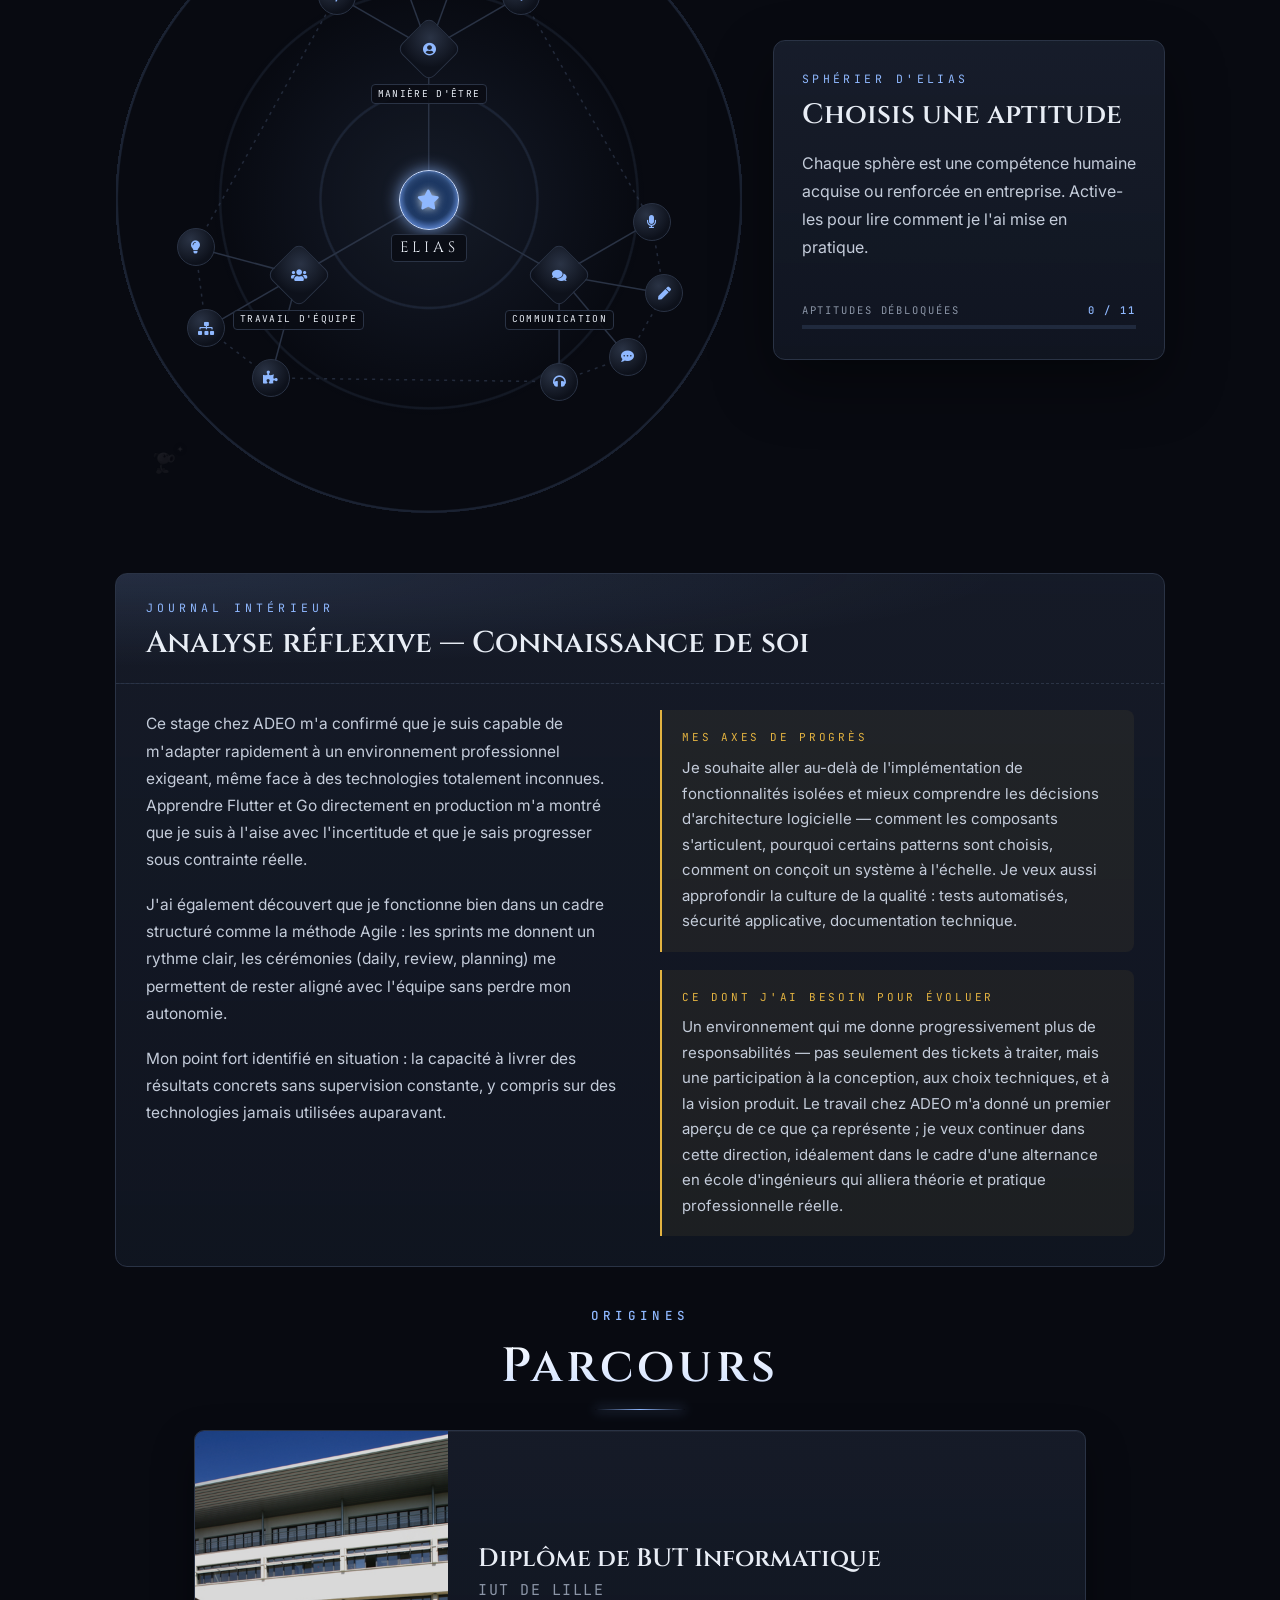
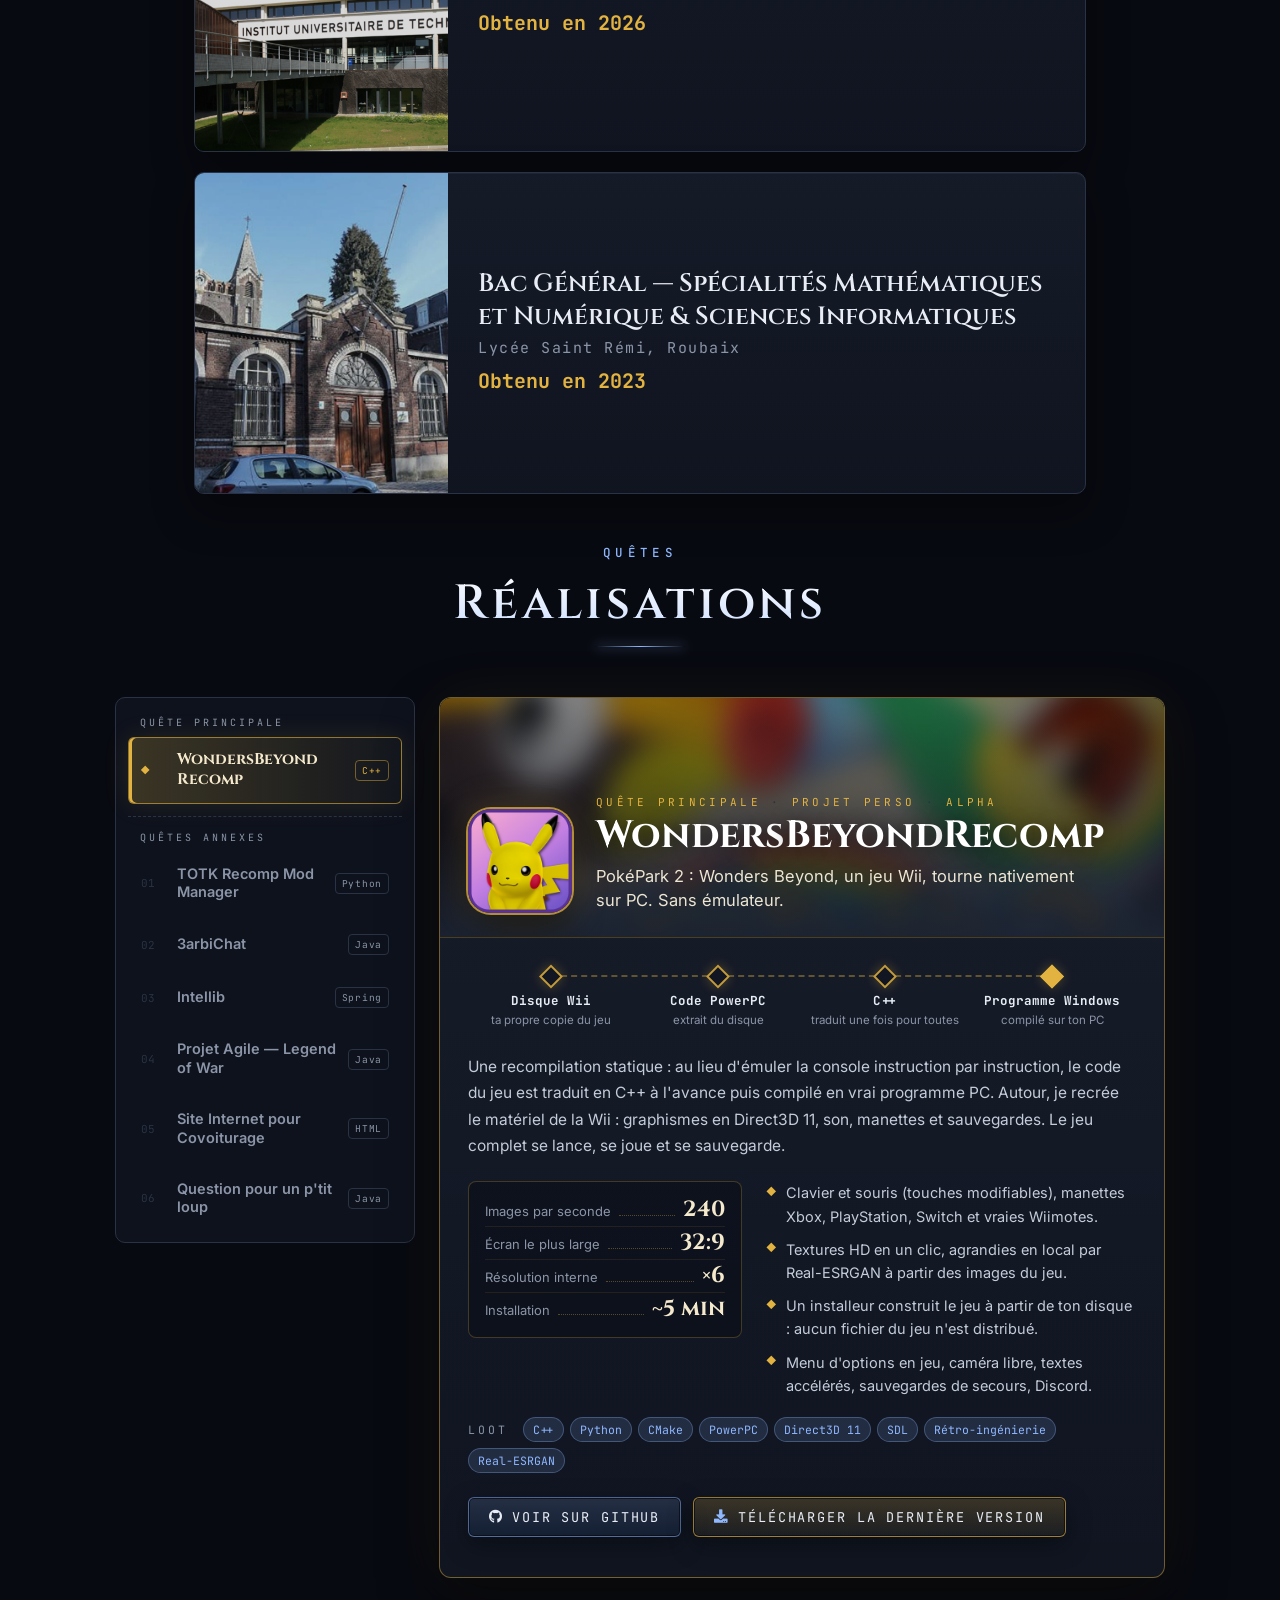
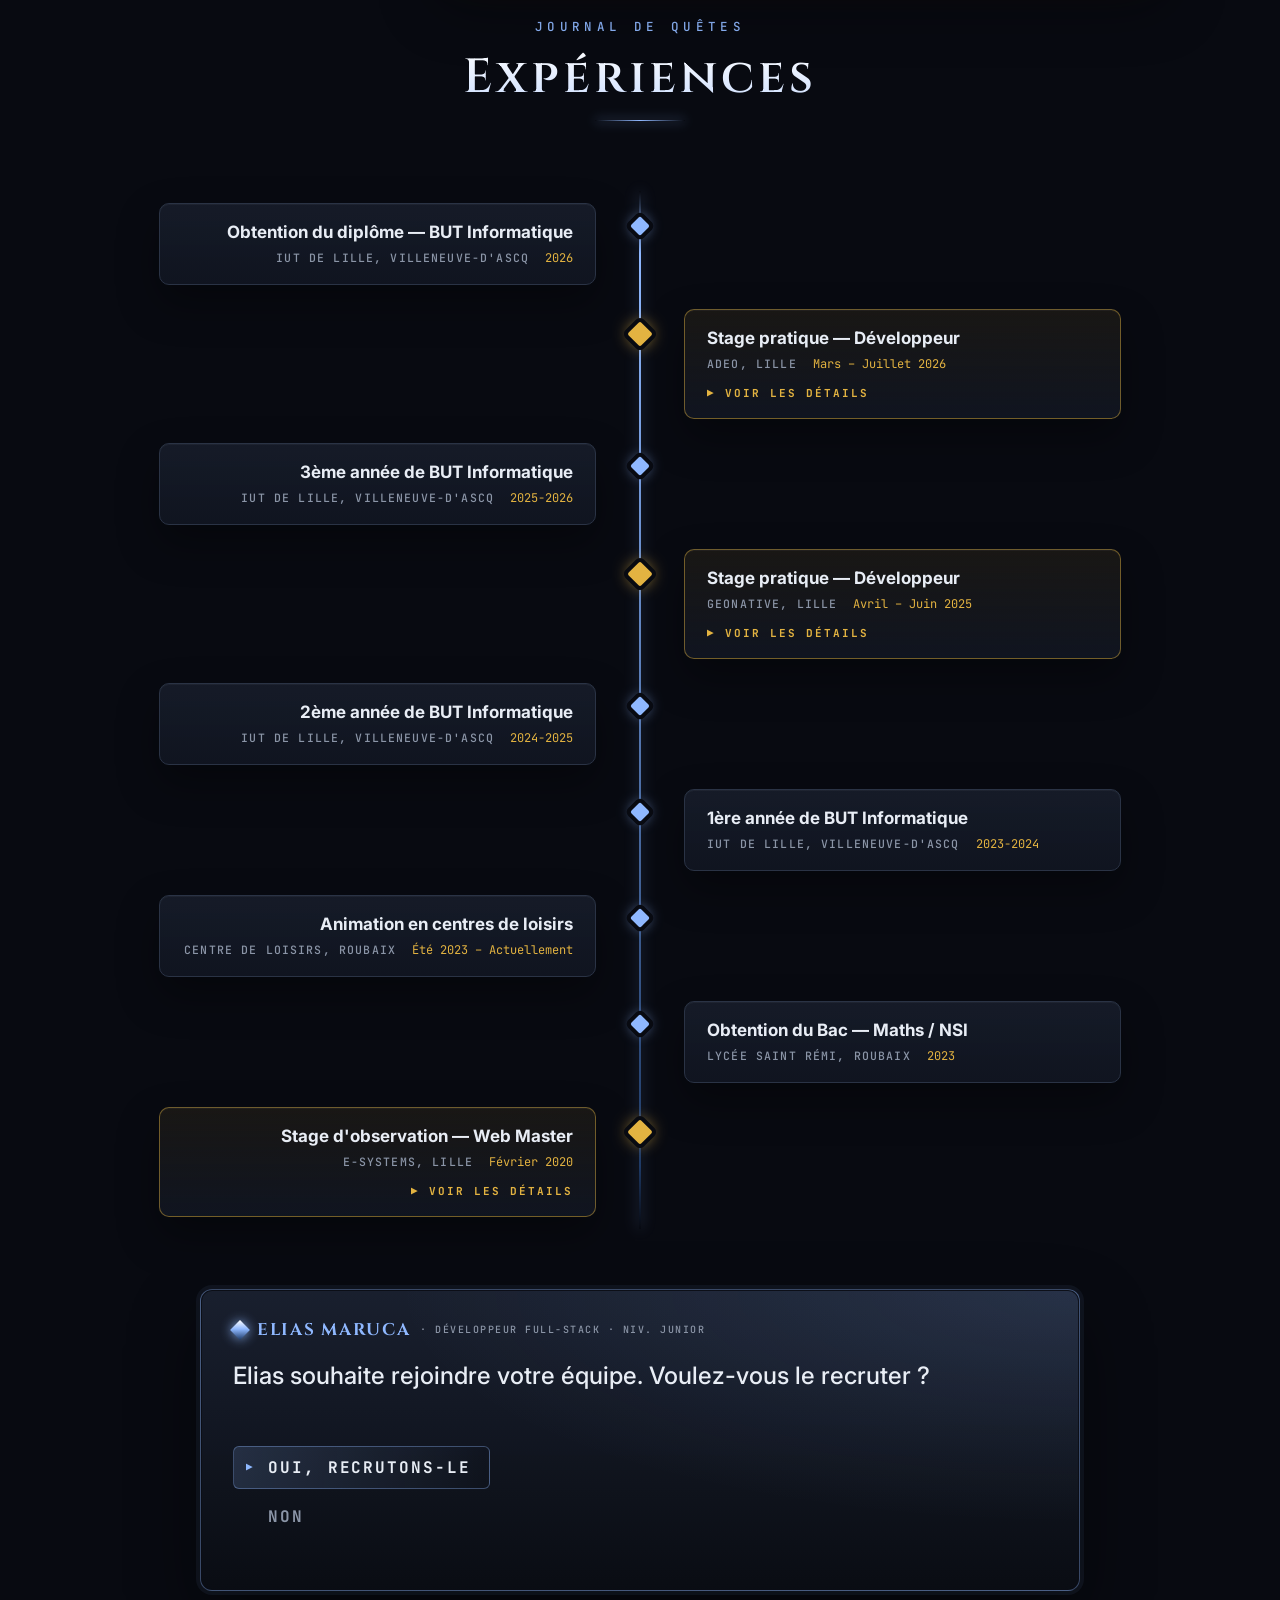
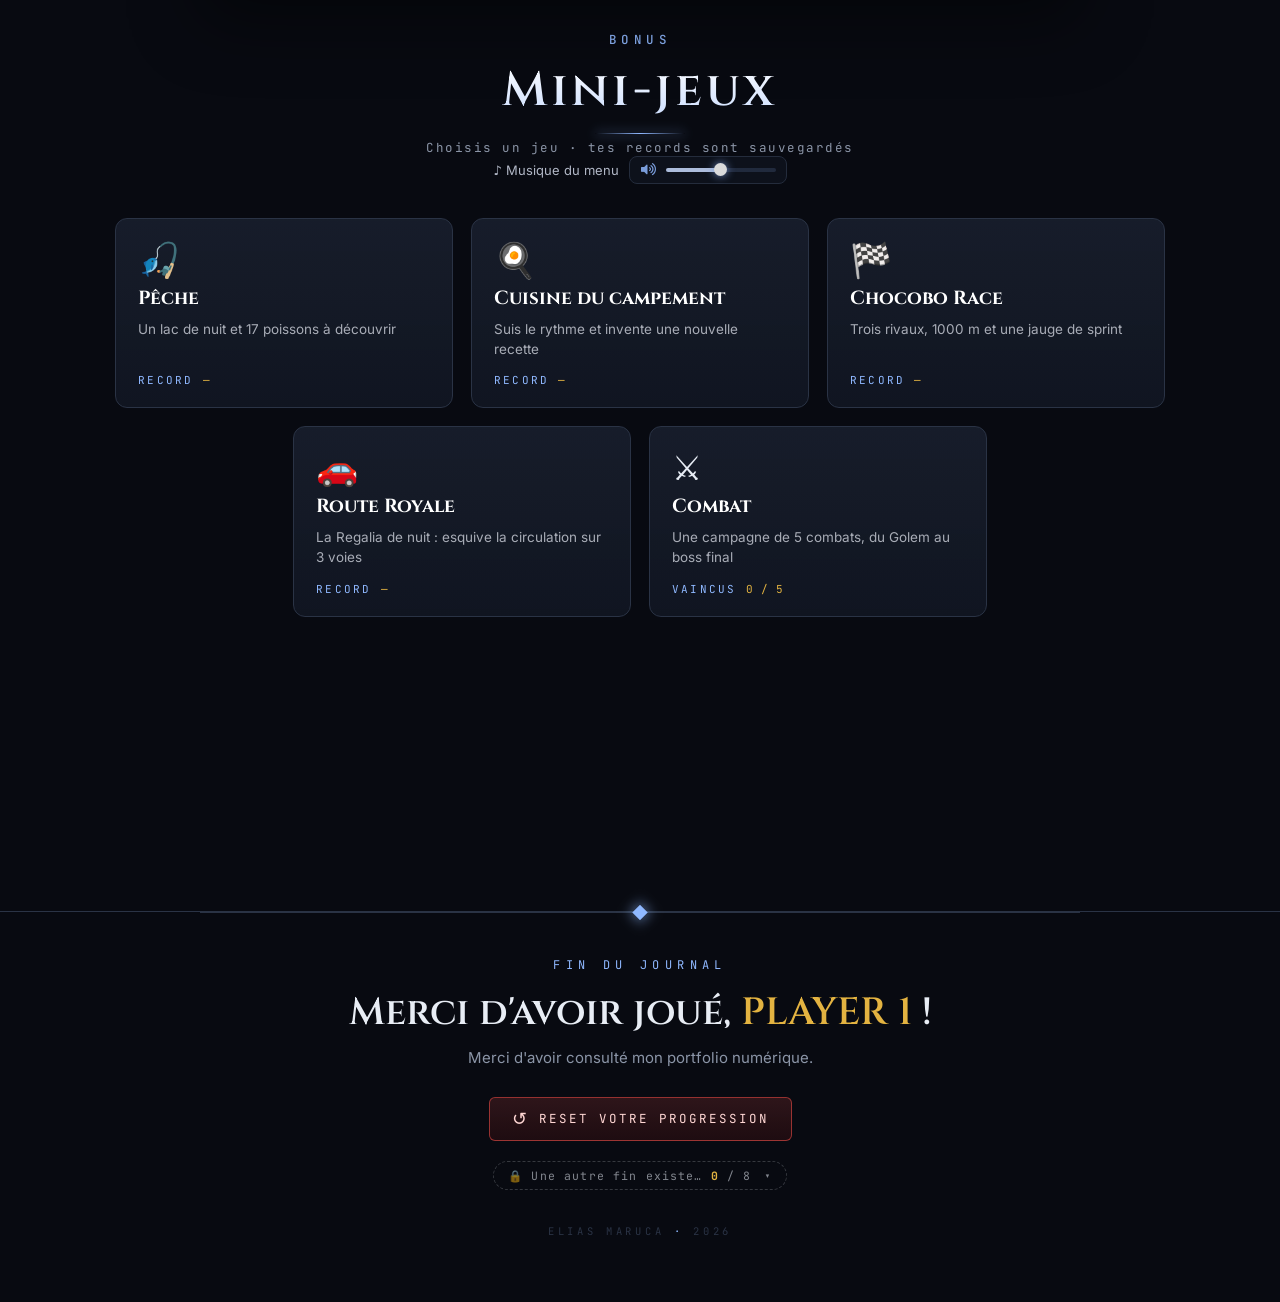
==== commit 68502c1e: "Mini-games music: menu theme, fishing and Regalia themes, menu volume - Crystalline Chill plays on t" ====
--- a/index.html
+++ b/index.html
@@ -759,6 +759,7 @@
         <h2 class="heading" data-rpg="BONUS"><i class="fas fa-gamepad"></i><span> Mini-jeux</span></h2>
         <p class="skills-subtitle">Choisis un jeu · tes records sont sauvegardés</p>
 
+        <p class="games-menu-vol" id="gamesMenuVol"><span>♪ Musique du menu</span></p>
         <div class="games-hub" id="gamesHub">
             <button class="game-card" type="button" data-game-open="fishing">
                 <span class="gc-icon" aria-hidden="true">🎣</span>
--- a/aventure.css
+++ b/aventure.css
@@ -4019,3 +4019,38 @@
         padding: 0.4rem 0.6rem;
     }
 }
+
+/* le chat se bat dans le combat : il ne suit plus la souris pendant ce temps */
+html.cat-in-battle #oneko {
+    visibility: hidden !important;
+}
+
+/* attaque chargée : le bouton Défense appelle à l'aide */
+.bt-menu button.is-urge:not(:disabled) {
+    color: #fff;
+    background: rgba(220, 40, 60, 0.35);
+    box-shadow: 0 0 0 1px #ff4a5a, 0 0 18px rgba(255, 60, 80, 0.6);
+    animation: btUrge 0.6s ease-in-out infinite alternate;
+}
+
+@keyframes btUrge {
+    to { background: rgba(220, 40, 60, 0.6); box-shadow: 0 0 0 2px #ff7a8a, 0 0 28px rgba(255, 60, 80, 0.9); }
+}
+
+@media (prefers-reduced-motion: reduce) {
+    .bt-menu button.is-urge { animation: none; }
+}
+
+/* réglage du volume de la musique du menu des mini-jeux */
+.games-menu-vol {
+    display: flex;
+    align-items: center;
+    justify-content: center;
+    gap: 1rem;
+    margin: 0 auto 1.6rem;
+    font-size: 1.3rem;
+    color: var(--text-color, #cfd6e6);
+    opacity: 0.85;
+}
+.games-menu-vol { width: fit-content; }
+.games-menu-vol .game-vol { margin-left: 0; }
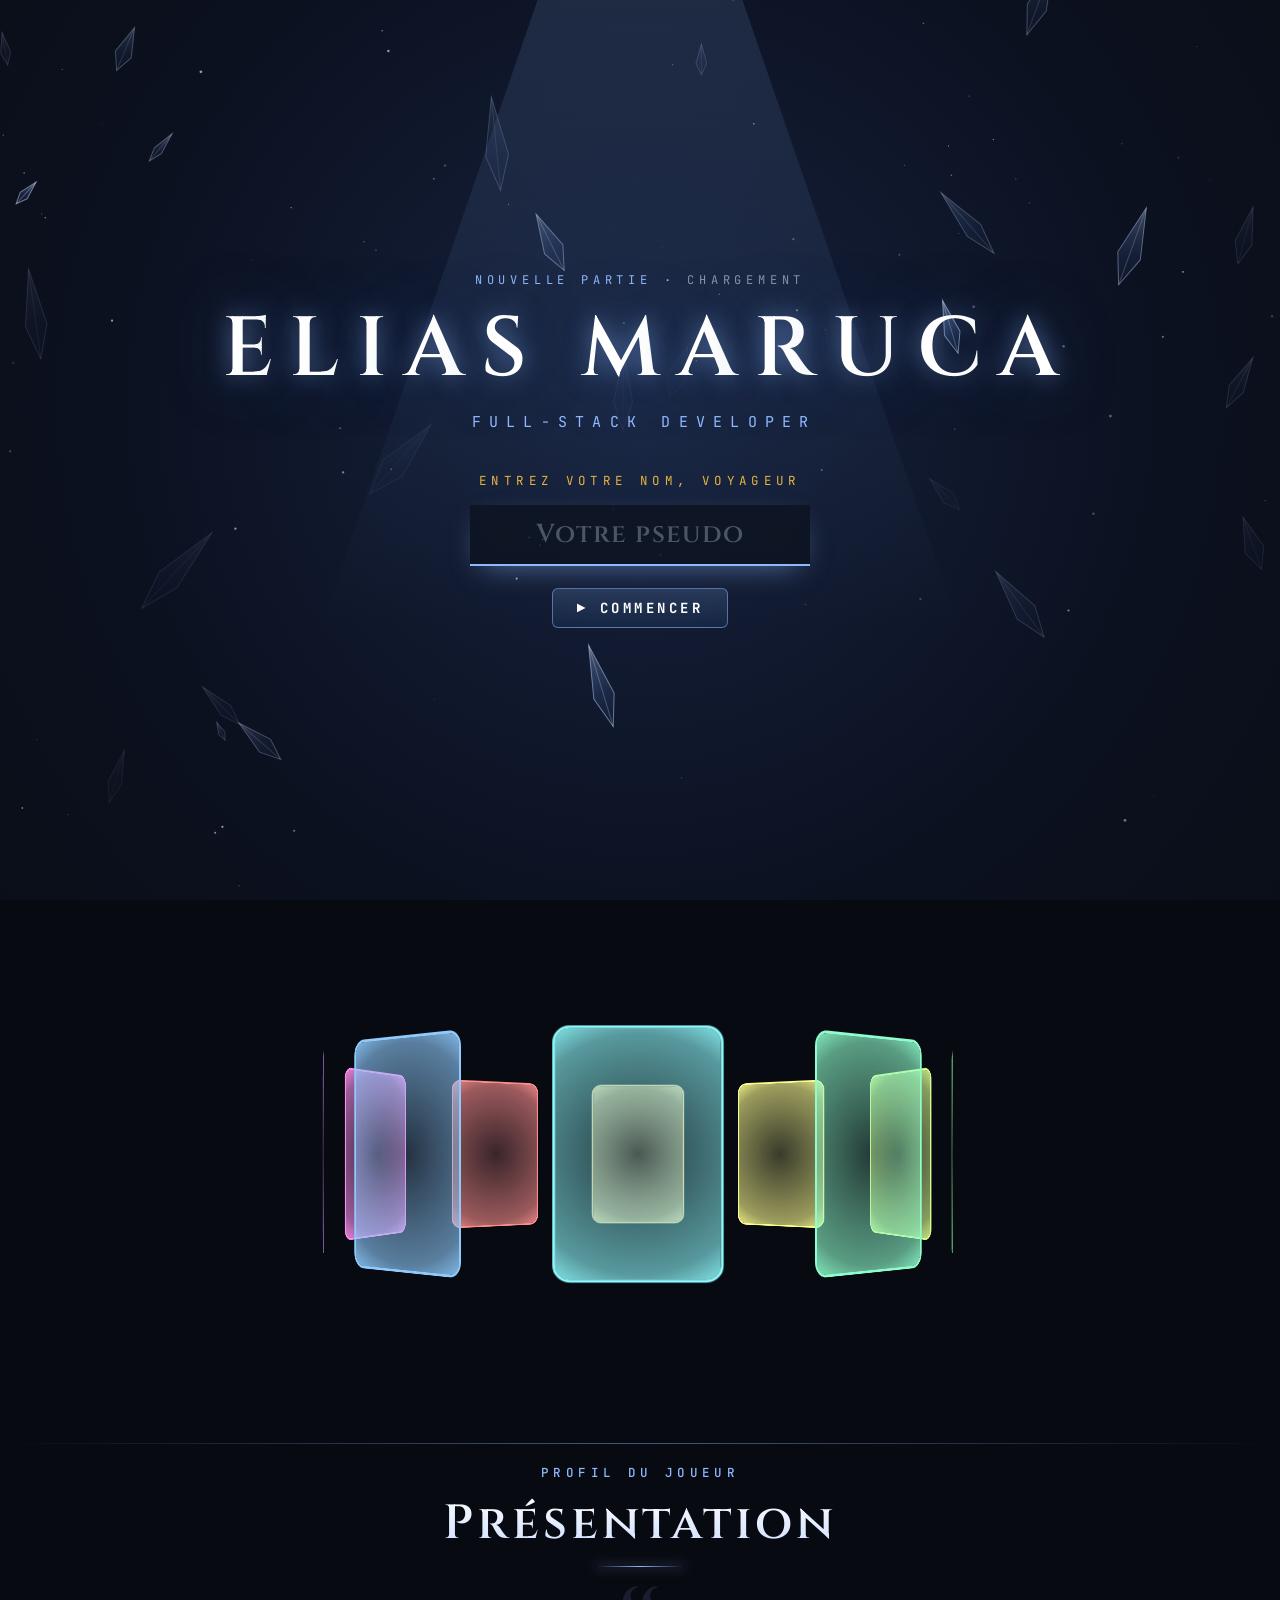
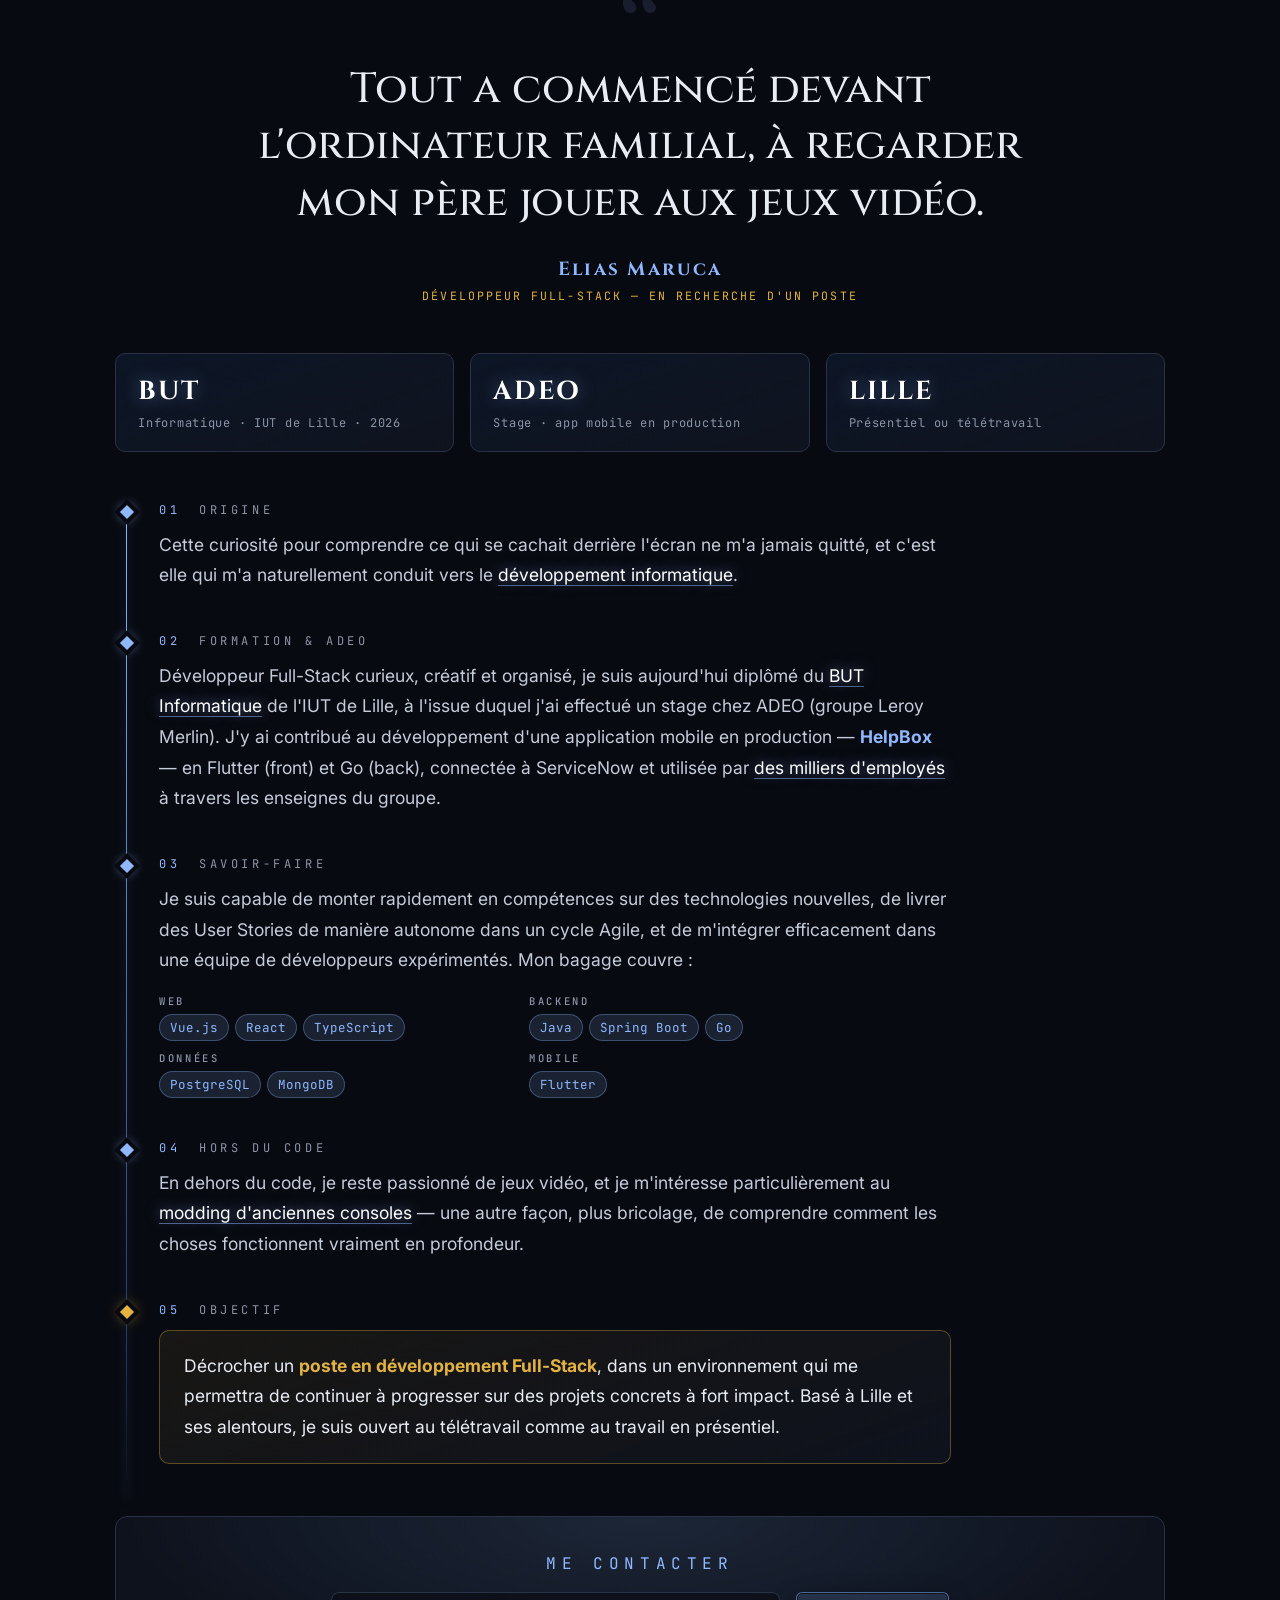
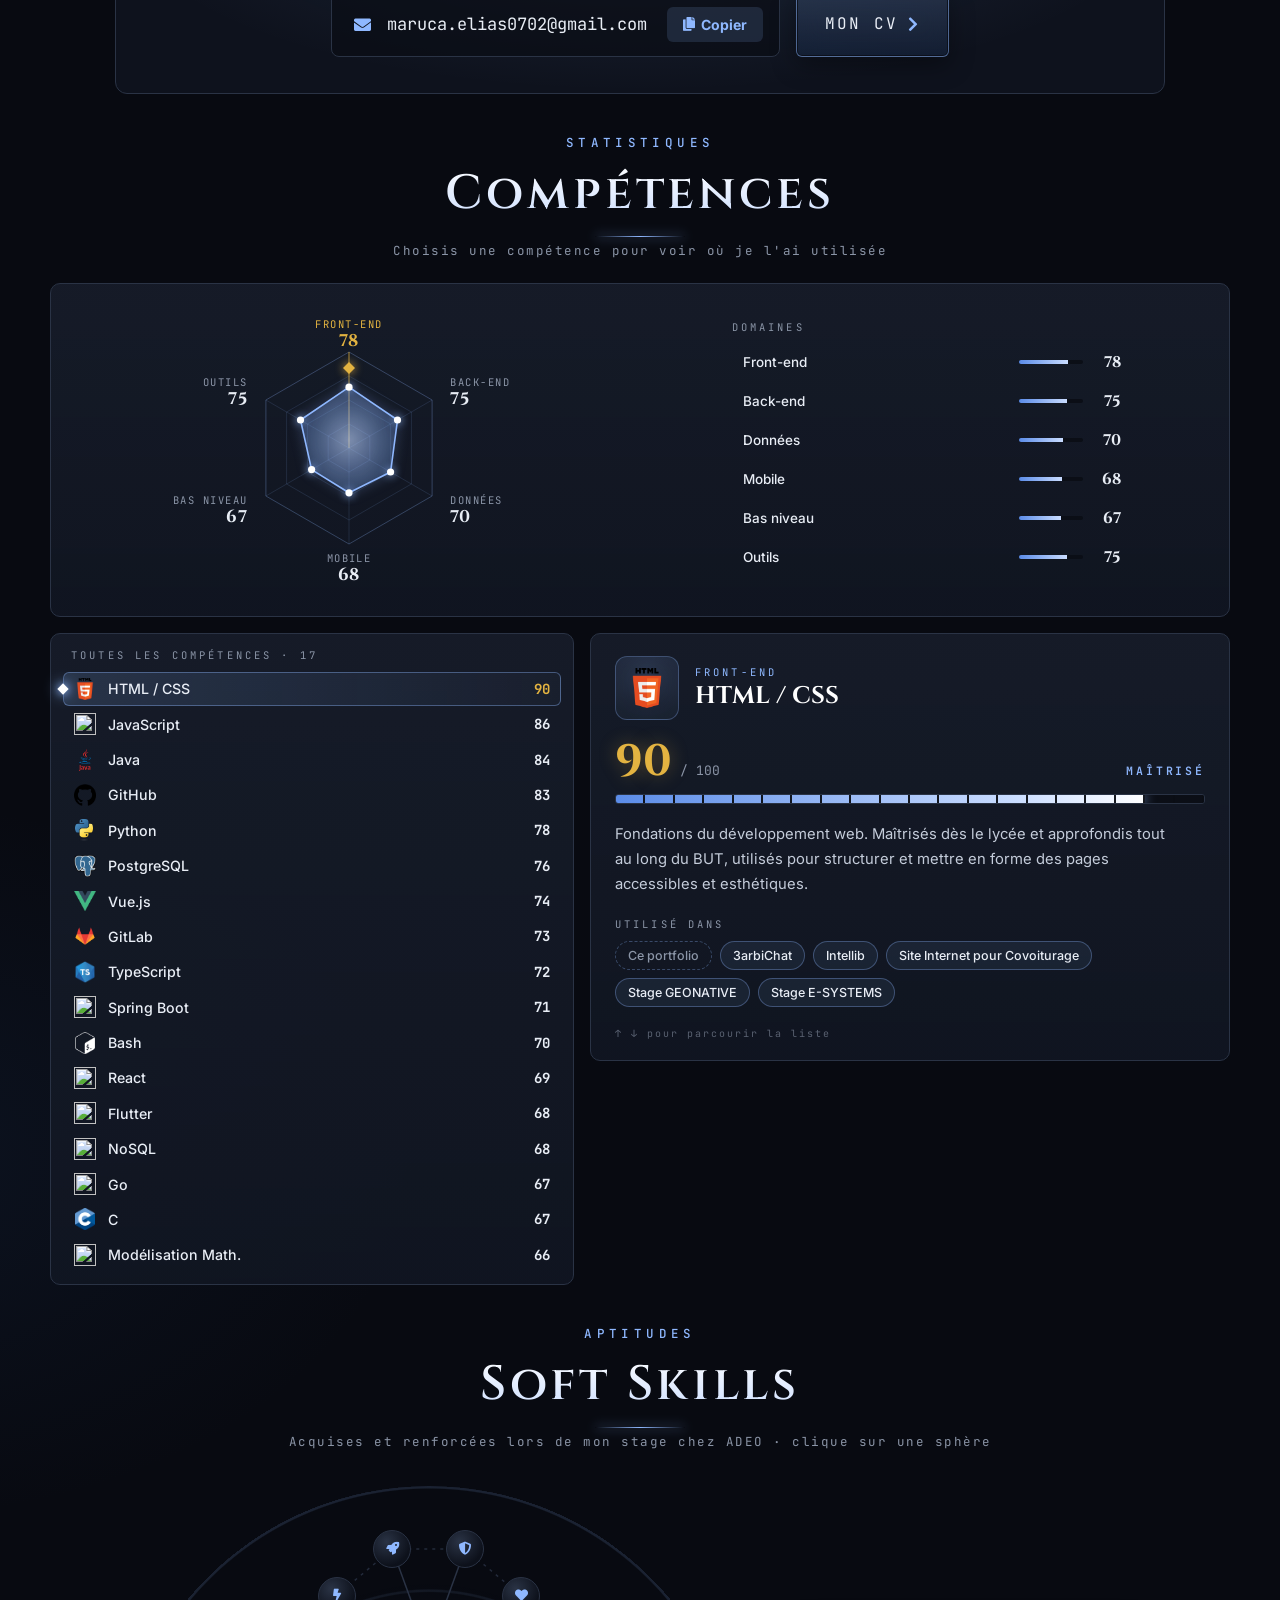
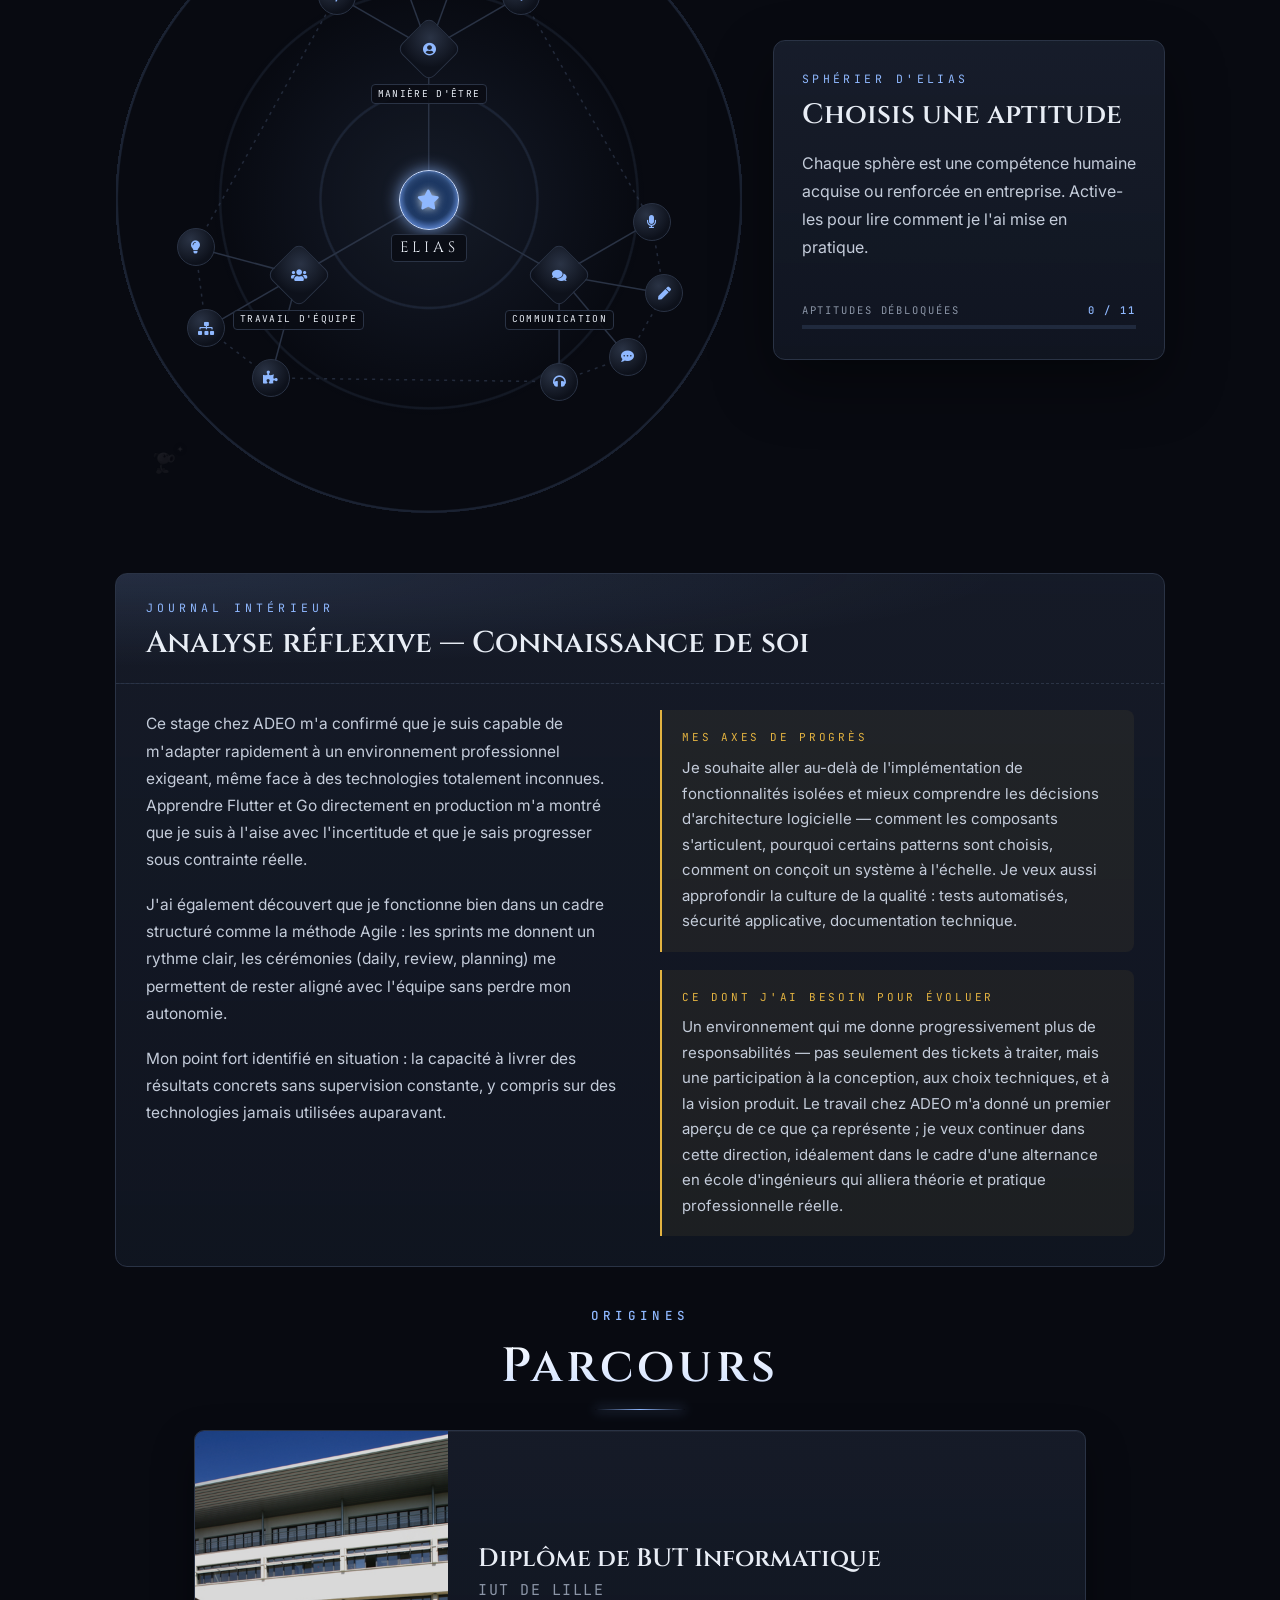
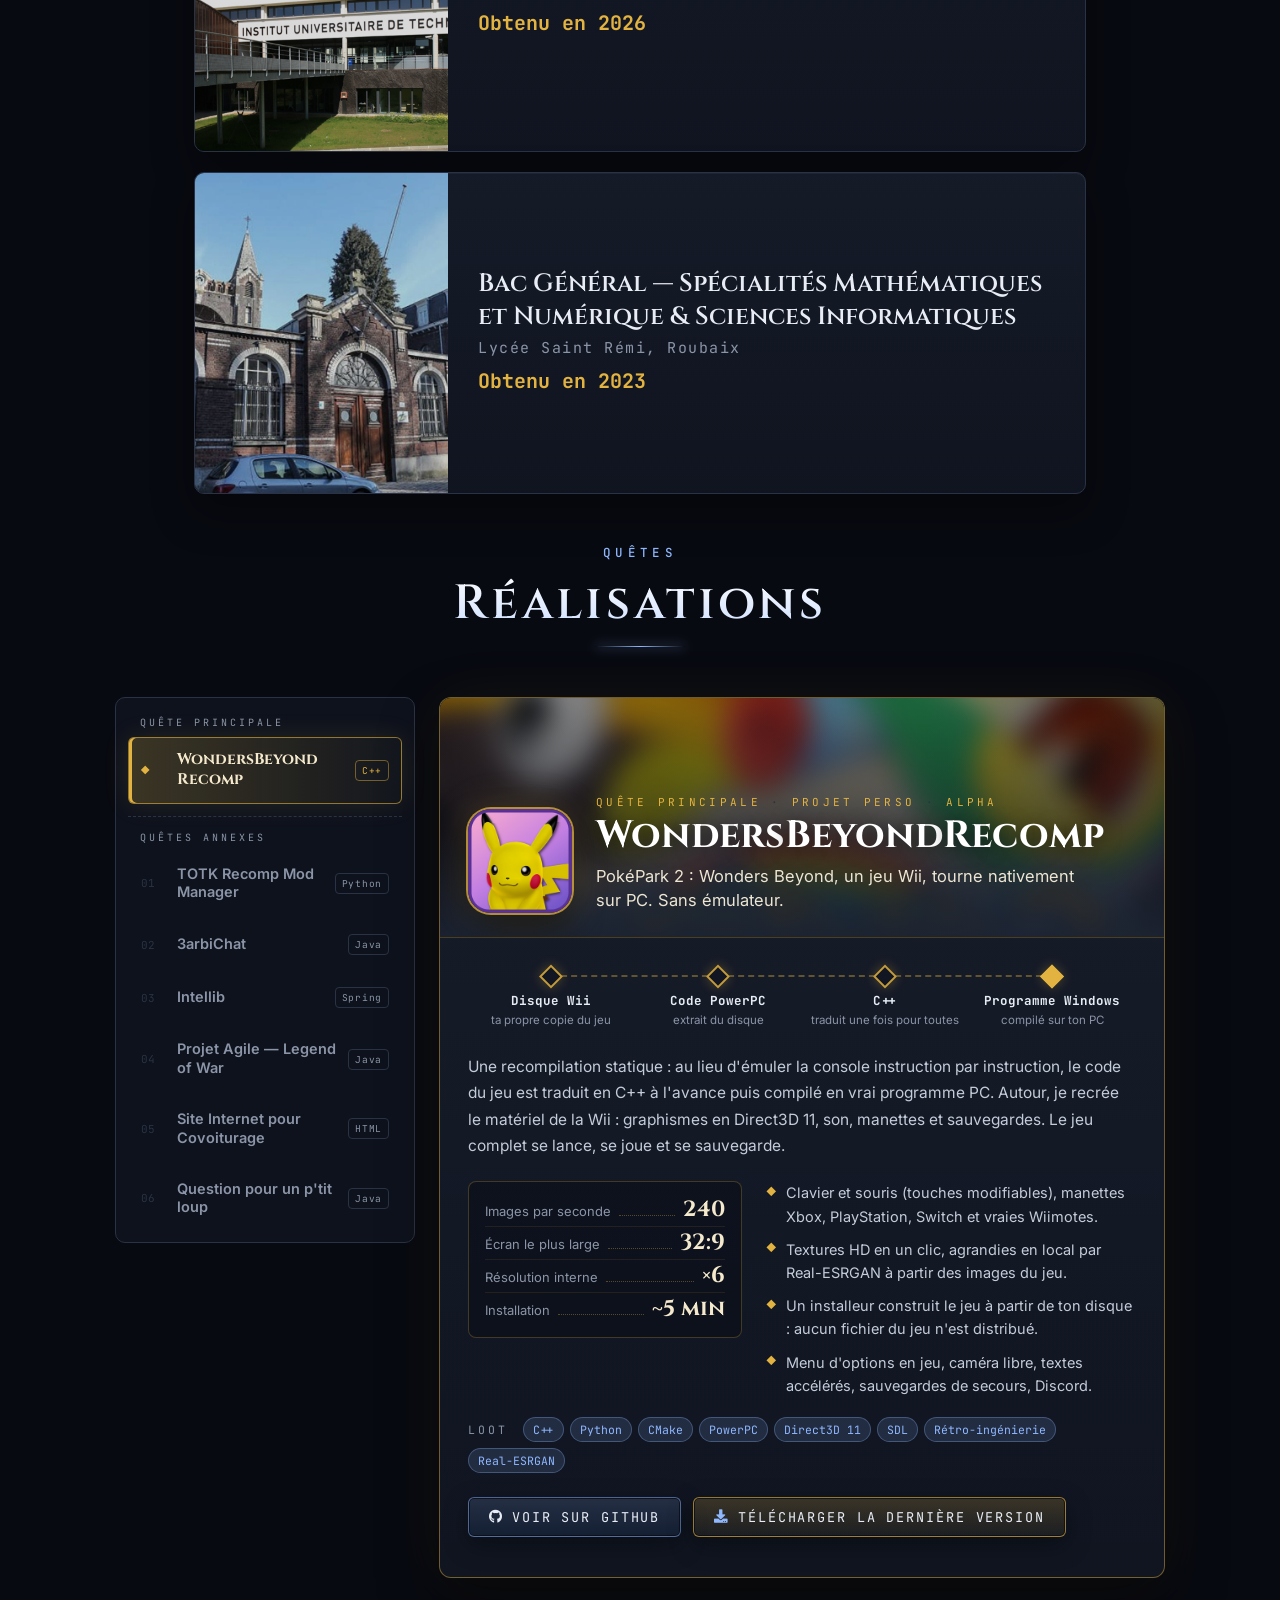
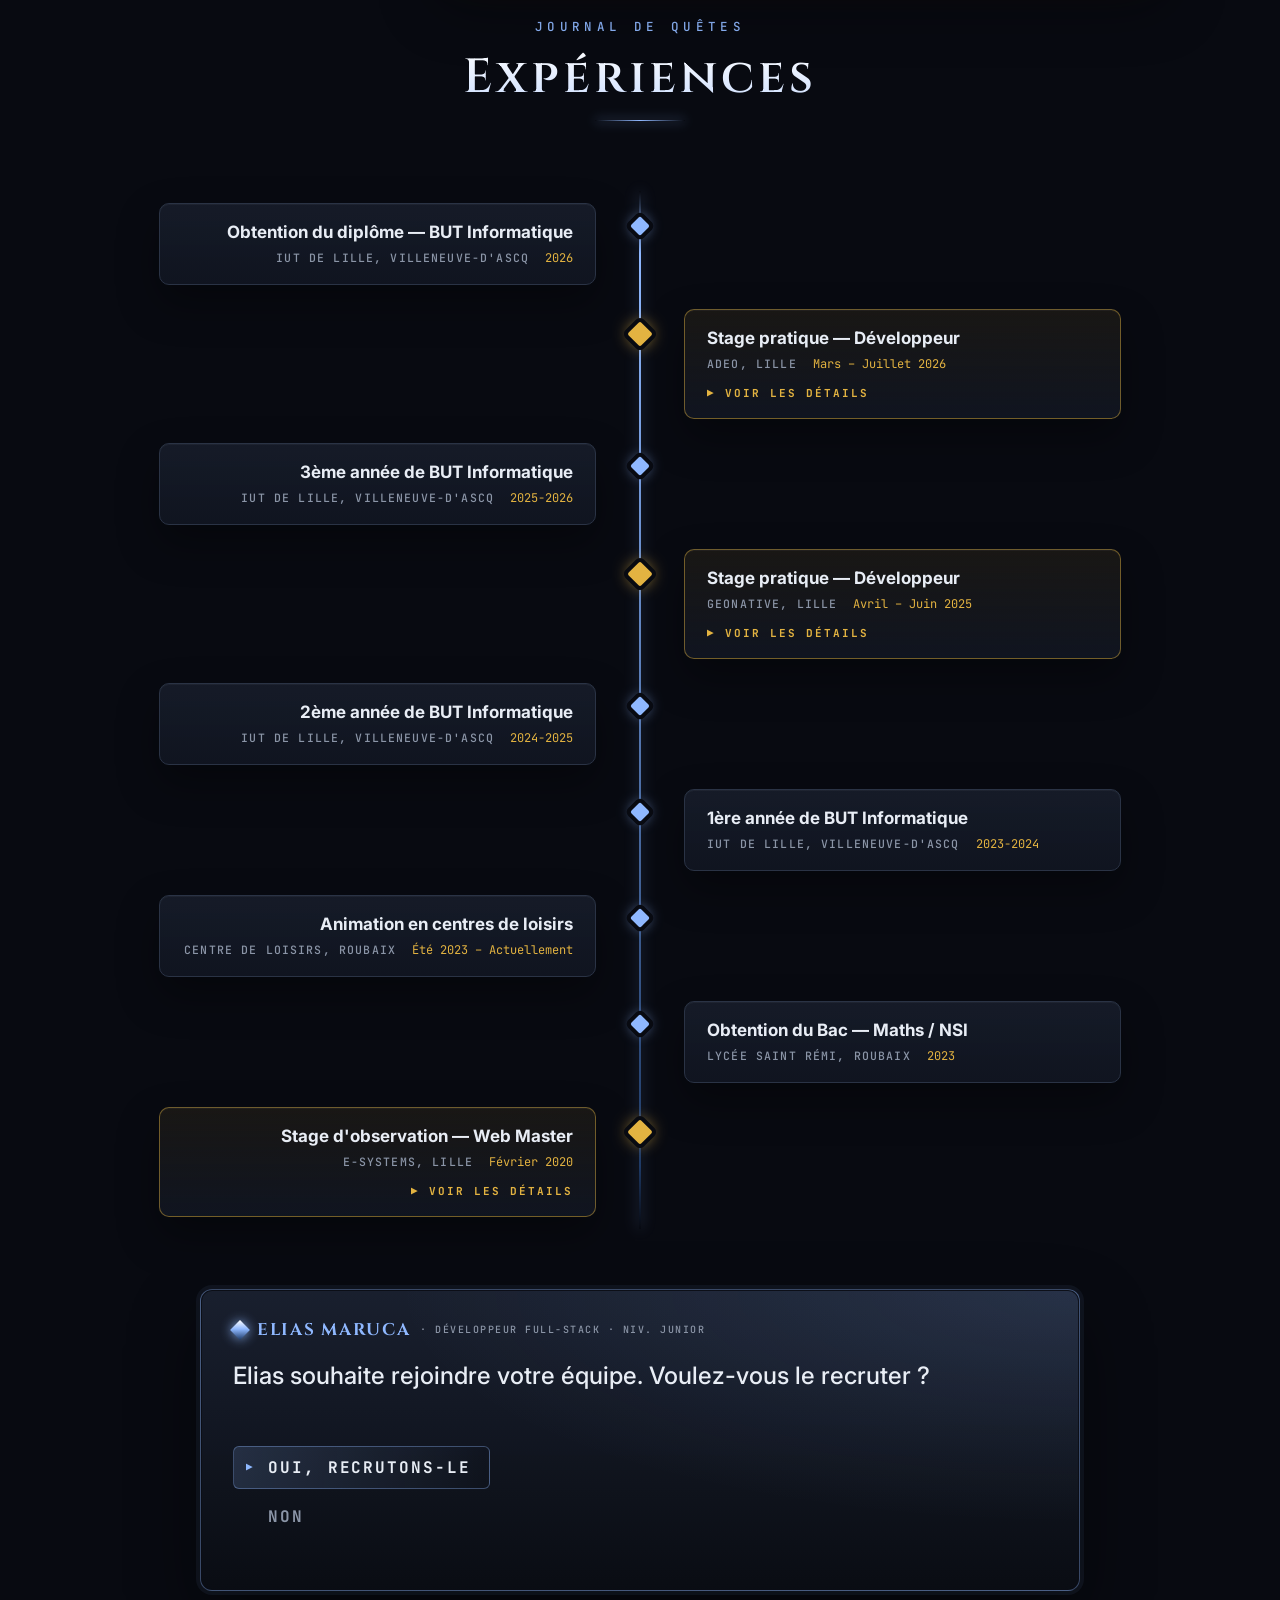
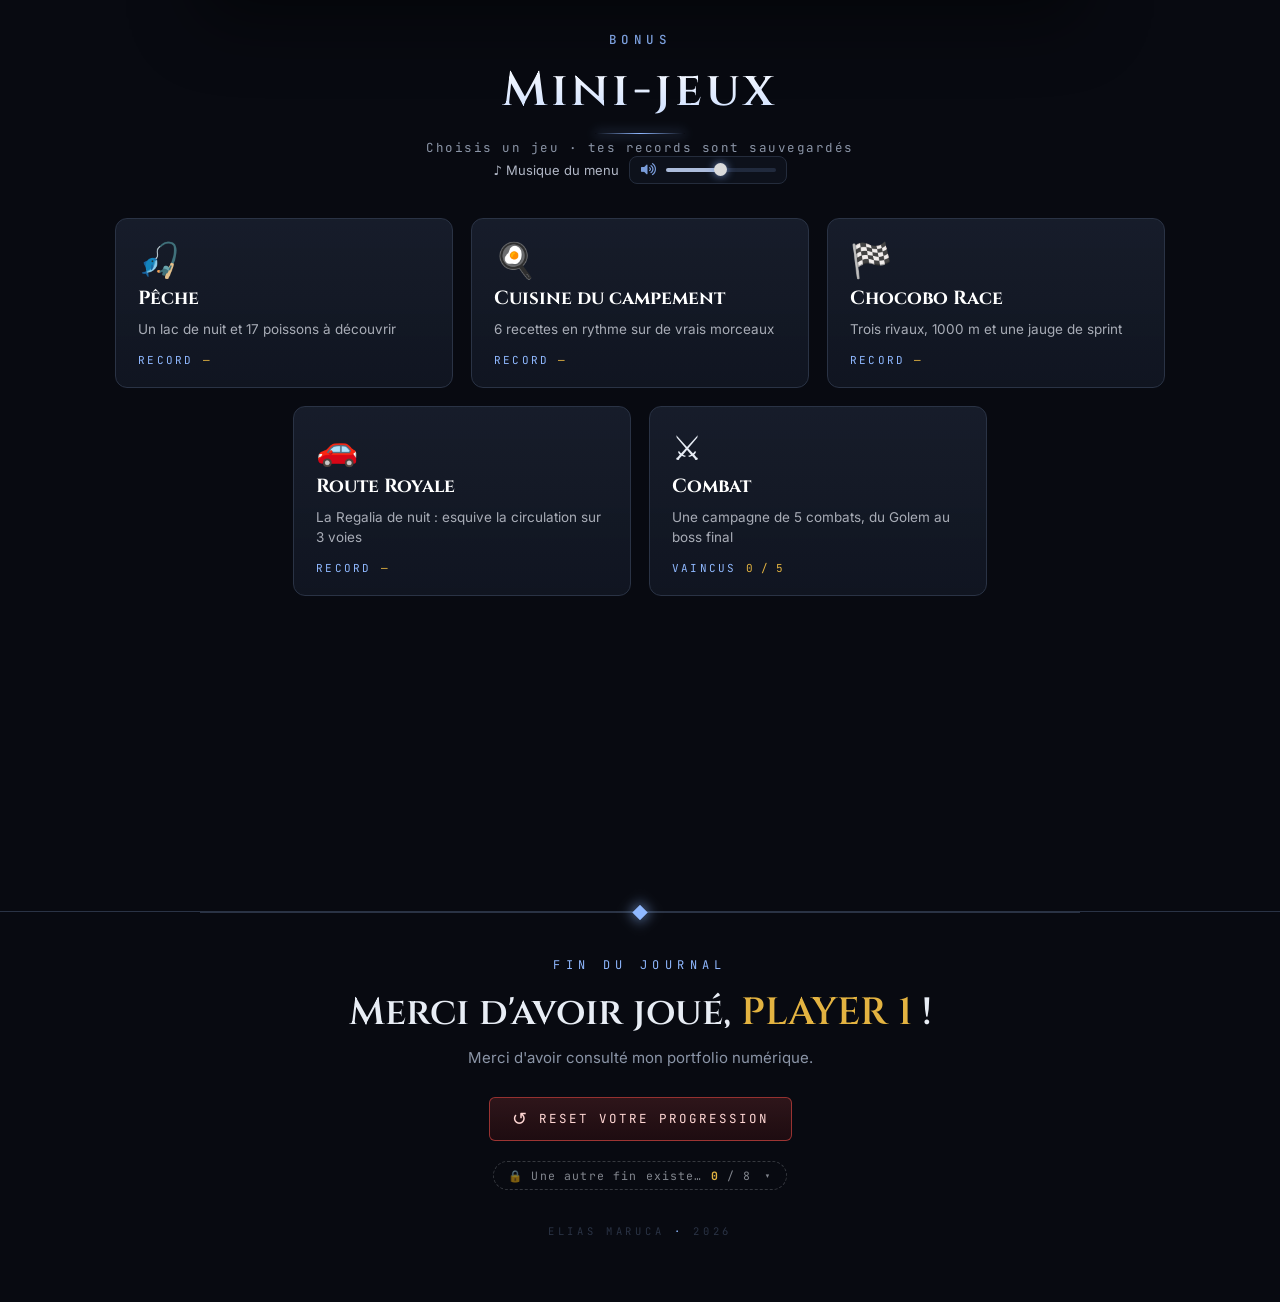
==== commit dc5c5803: "Camp Cooking: 6 recipes synced to real songs from the queue - Each recipe plays a 45 s excerpt of a " ====
--- a/index.html
+++ b/index.html
@@ -770,7 +770,7 @@
             <button class="game-card" type="button" data-game-open="cooking">
                 <span class="gc-icon" aria-hidden="true">🍳</span>
                 <b>Cuisine du campement</b>
-                <small>Suis le rythme et invente une nouvelle recette</small>
+                <small>6 recettes en rythme sur de vrais morceaux</small>
                 <span class="gc-best">RECORD <em id="hubCooking">—</em></span>
             </button>
             <button class="game-card" type="button" data-game-open="chocobo">
--- a/aventure.css
+++ b/aventure.css
@@ -3520,50 +3520,57 @@
     }
 }
 
-/* ---------- générique : l'album photo de la visite ---------- */
-.credits-album {
-    margin-top: 12rem;
-}
-
-.credits-album[hidden] {
-    display: none;
-}
-
-.credits-album .credits-k {
-    margin-bottom: 4rem;
+/* ---------- générique façon FF15 : un bloc de texte, une photo, on alterne ---------- */
+.credits-rows {
+    display: grid;
+    gap: 16rem;
+    width: min(150rem, 96vw);
+    position: relative;
+    left: 50%;
+    translate: -50% 0;
+    margin: 0;
+}
+
+.credits-row {
+    display: grid;
+    grid-template-columns: 1fr 1.6fr;
+    align-items: center;
+    gap: 6rem;
+}
+
+.credits-row.no-photo {
+    grid-template-columns: 1fr;
+}
+
+.credits-row.photo-left .credits-side {
+    order: -1;
+}
+
+.credits-row.photo-left {
+    grid-template-columns: 1.6fr 1fr;
+}
+
+.credits-block .credits-k {
+    margin-bottom: 2.4rem;
+}
+
+.credits-side {
+    display: grid;
+    gap: 3rem;
 }
 
 .credits-photo {
-    width: min(34rem, 80vw);
-    margin: 0 auto 5rem;
-    padding: 1rem 1rem 1.4rem;
-    background: #f4f1ea;
-    box-shadow: 0 18px 40px rgba(0, 0, 0, 0.6);
-    transform: translateX(var(--x, 0)) rotate(var(--r, 0deg));
-}
-
-.credits-photo.is-left { --x: -42%; }
-.credits-photo.is-right { --x: 42%; }
-
-.credits-photo img {
     display: block;
     width: 100%;
     aspect-ratio: 16 / 10;
     object-fit: cover;
-    background: #111;
-}
-
-.credits-photo figcaption {
-    margin-top: 1rem;
-    font: 600 1.35rem var(--n-body);
-    color: #2a2a2a;
+    box-shadow: 0 20px 50px rgba(0, 0, 0, 0.7);
 }
 
 @media (max-width: 760px) {
-    .credits-photo.is-left,
-    .credits-photo.is-right {
-        --x: 0;
-    }
+    .credits-rows { gap: 10rem; }
+    .credits-row, .credits-row.photo-left { grid-template-columns: 1fr; gap: 3rem; }
+    .credits-row.photo-left .credits-side { order: 0; }
 }
 
 /* ---------- Chocobo Race : rivaux, position, endurance, sprint ---------- */
@@ -4054,3 +4061,17 @@
 }
 .games-menu-vol { width: fit-content; }
 .games-menu-vol .game-vol { margin-left: 0; }
+.credits-block dt { margin-top: 2.2rem; }
+.credits-block dt:first-of-type { margin-top: 0; }
+.credits-row { padding: 0; min-height: 0; margin: 0; }
+
+/* menu pause : le survol surligne seulement (sélectionner au survol changeait le panneau,
+   la taille du menu bougeait et la sélection s'emballait) */
+.pz-item:not(.is-sel):hover {
+    color: #fff;
+}
+
+.pz-item:not(.is-sel):hover::before {
+    opacity: 0.45;
+    transform: none;
+}
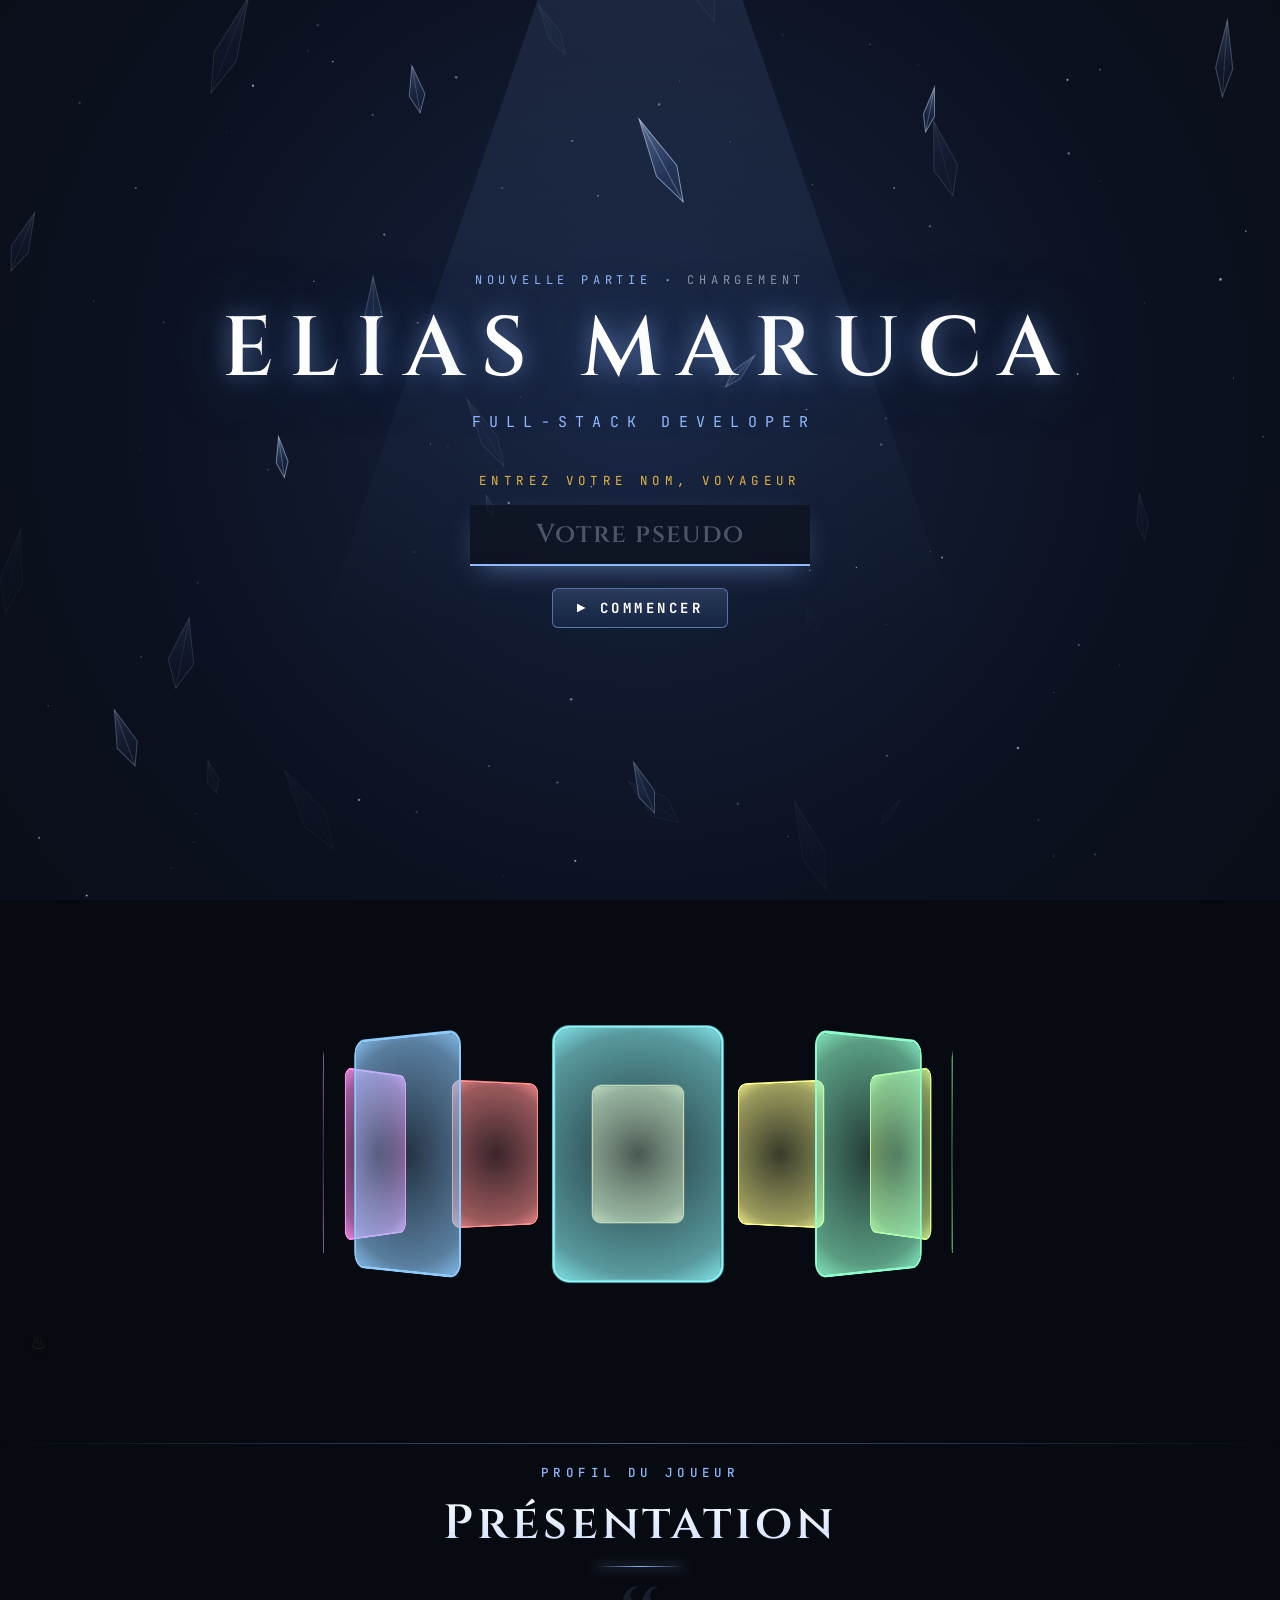
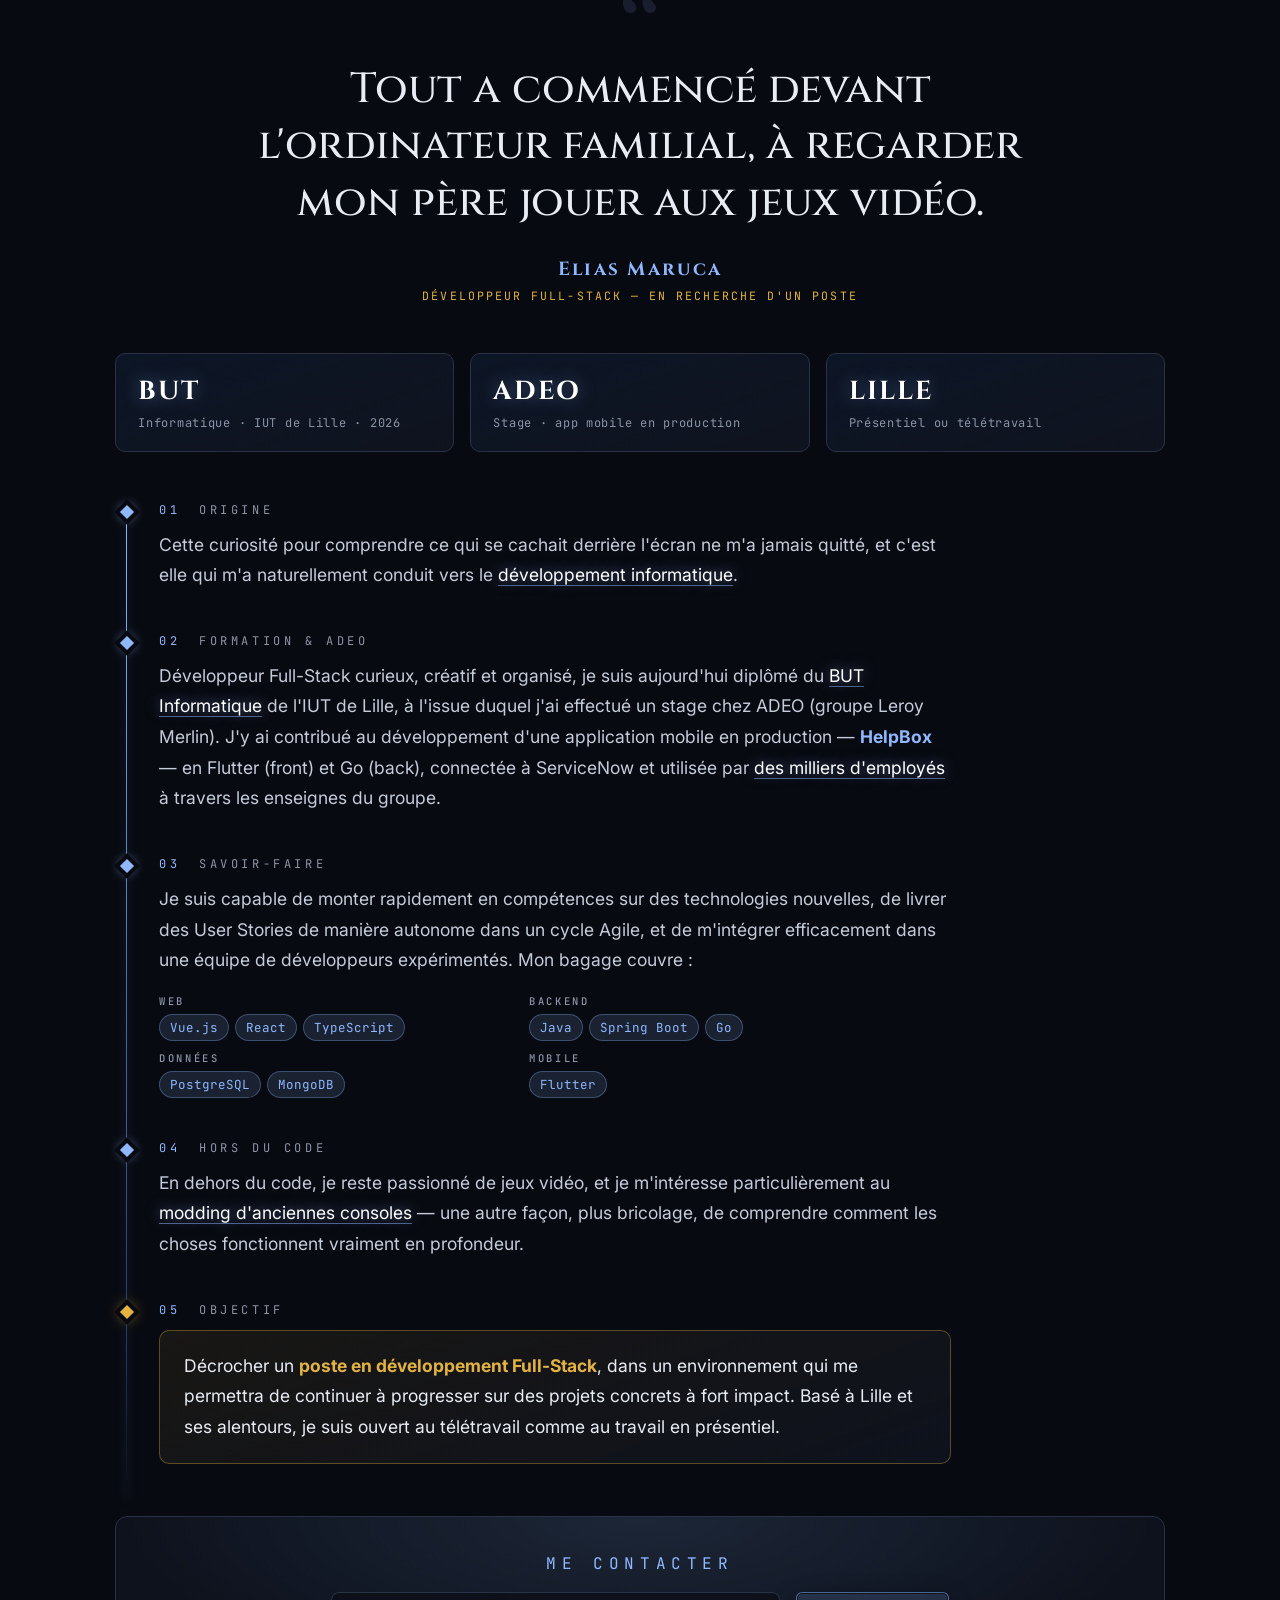
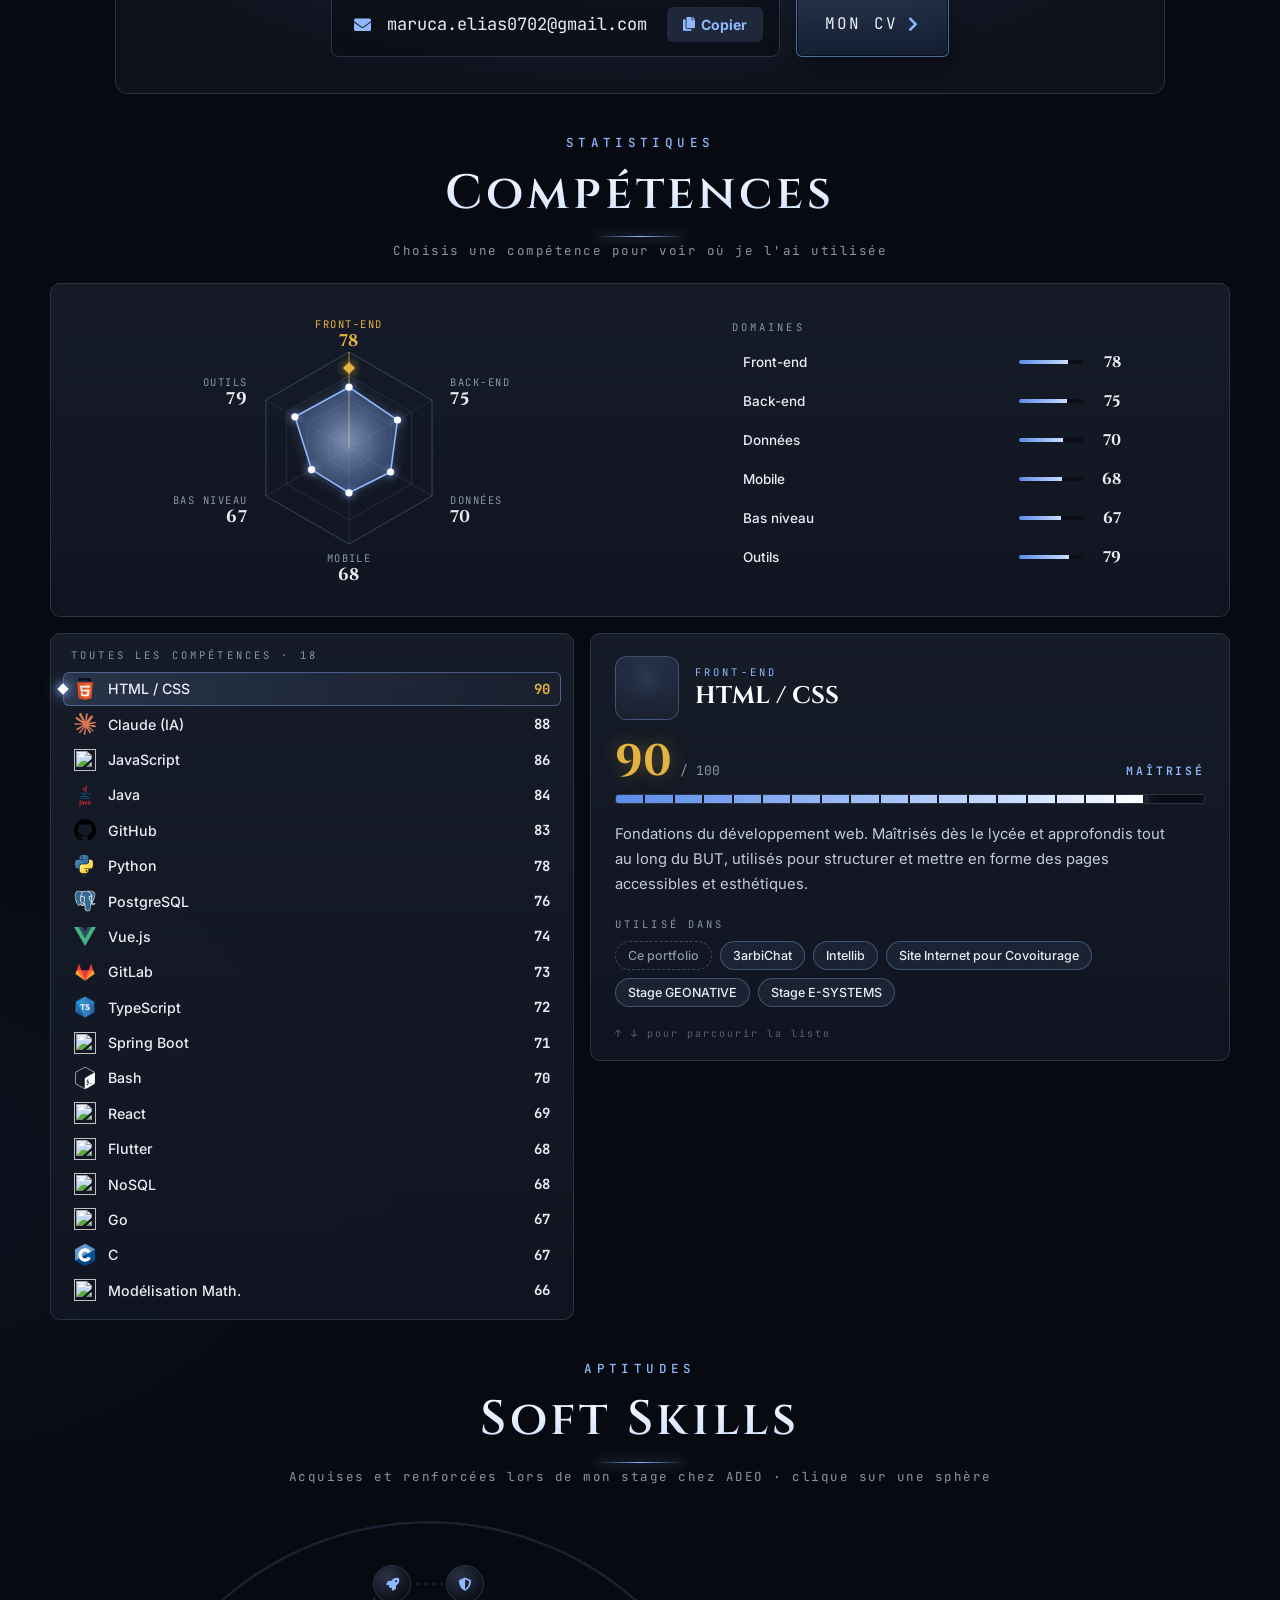
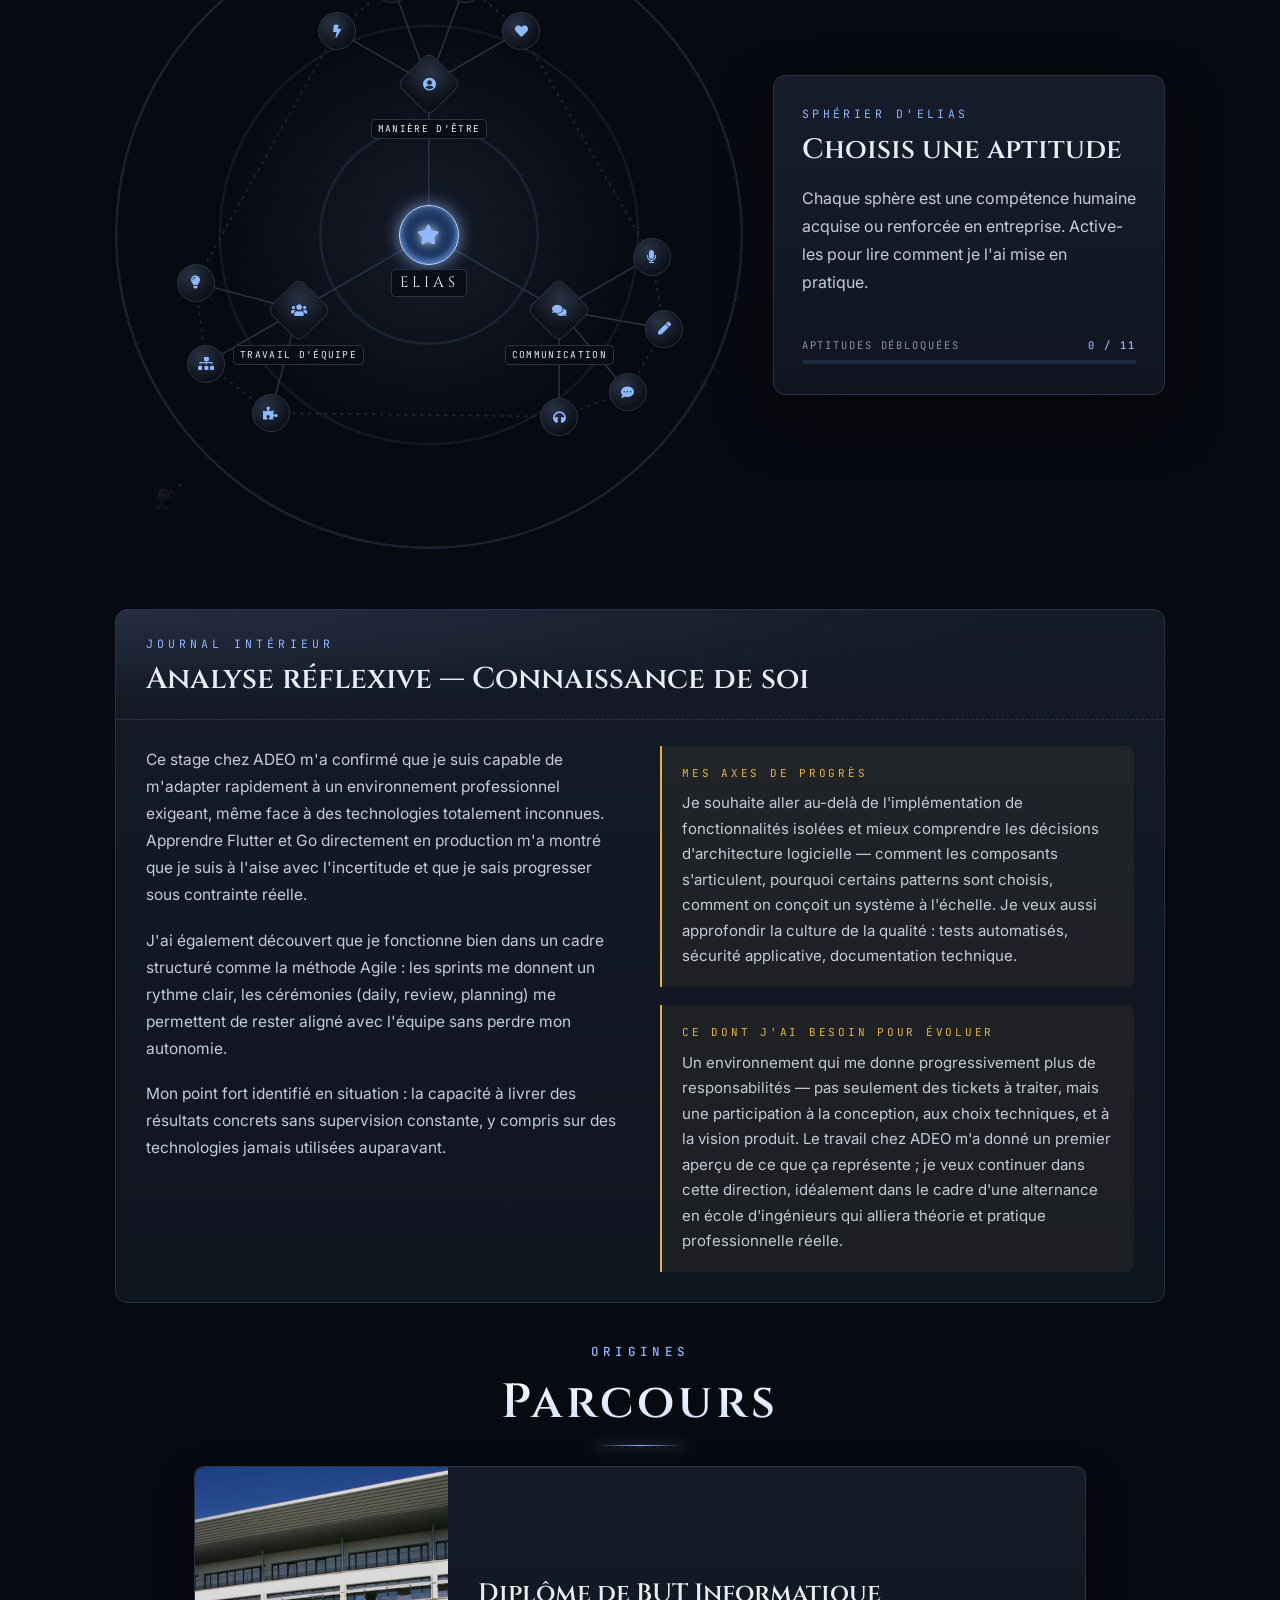
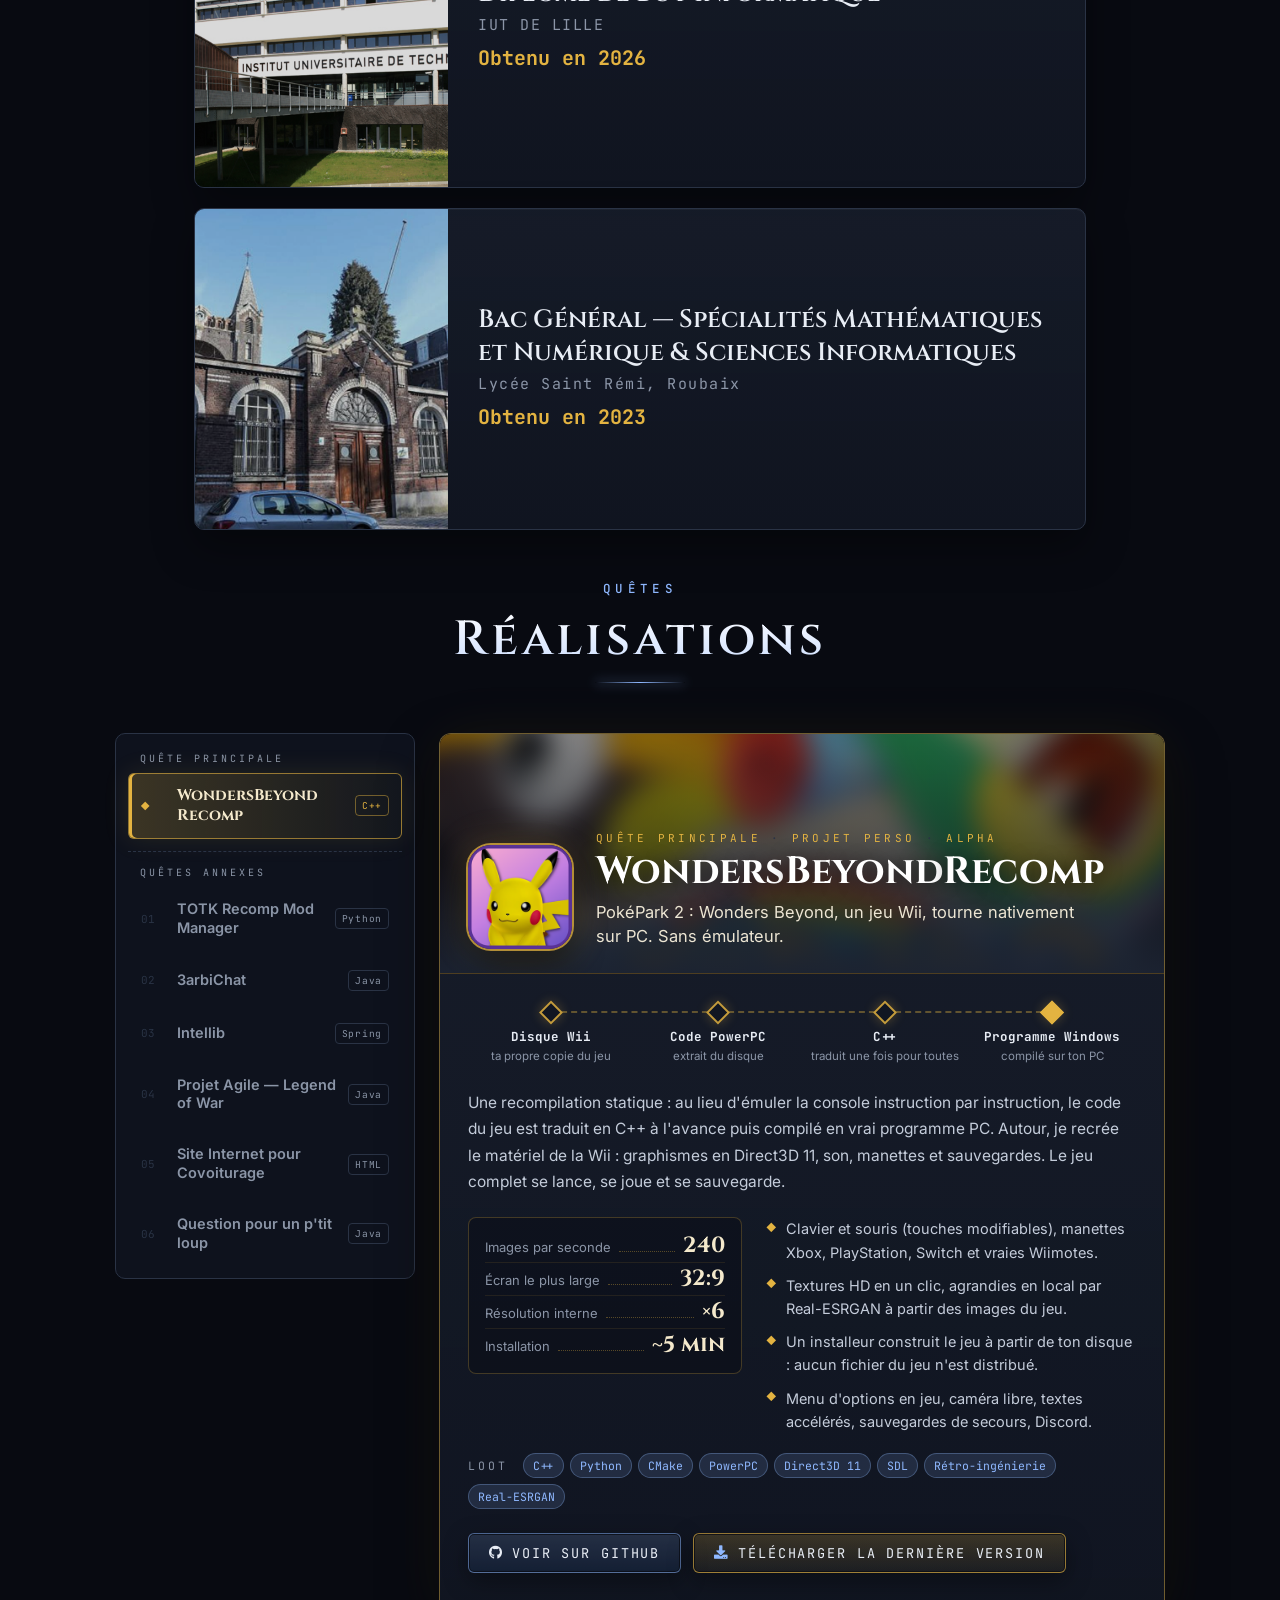
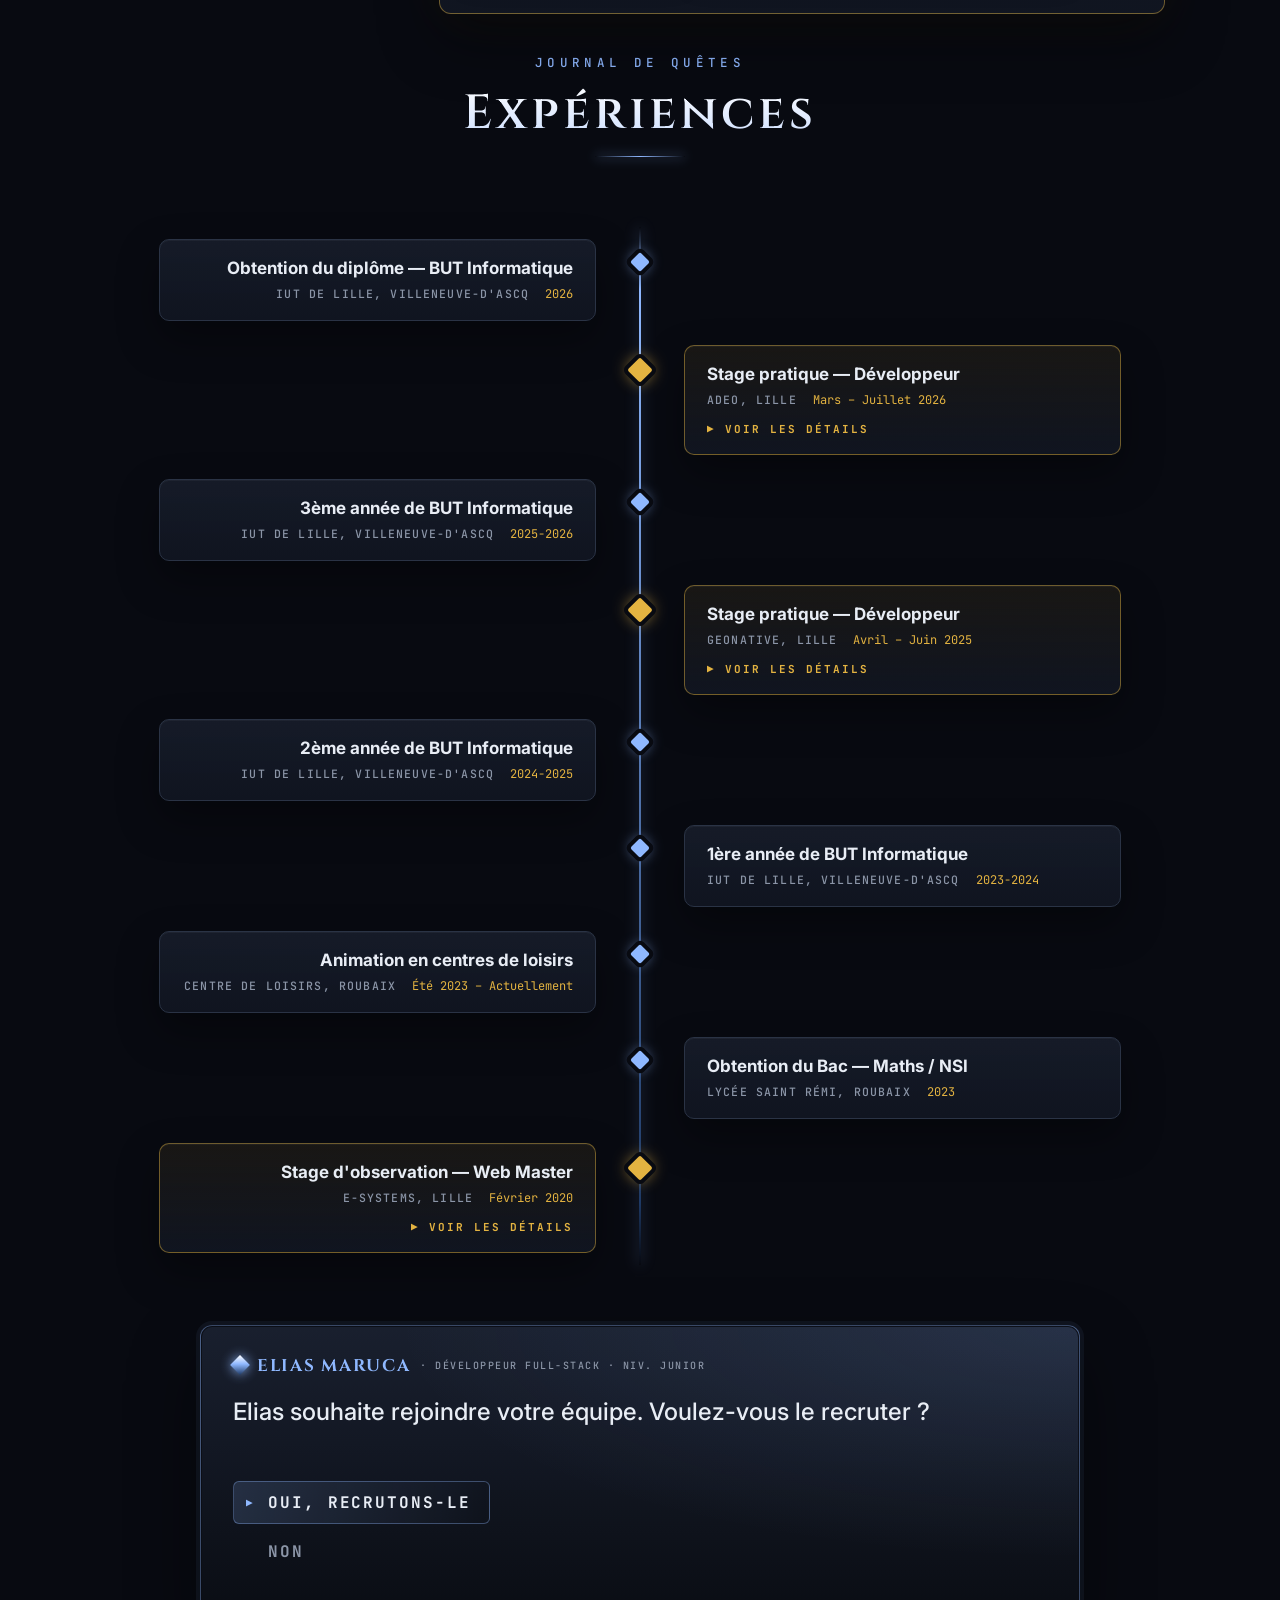
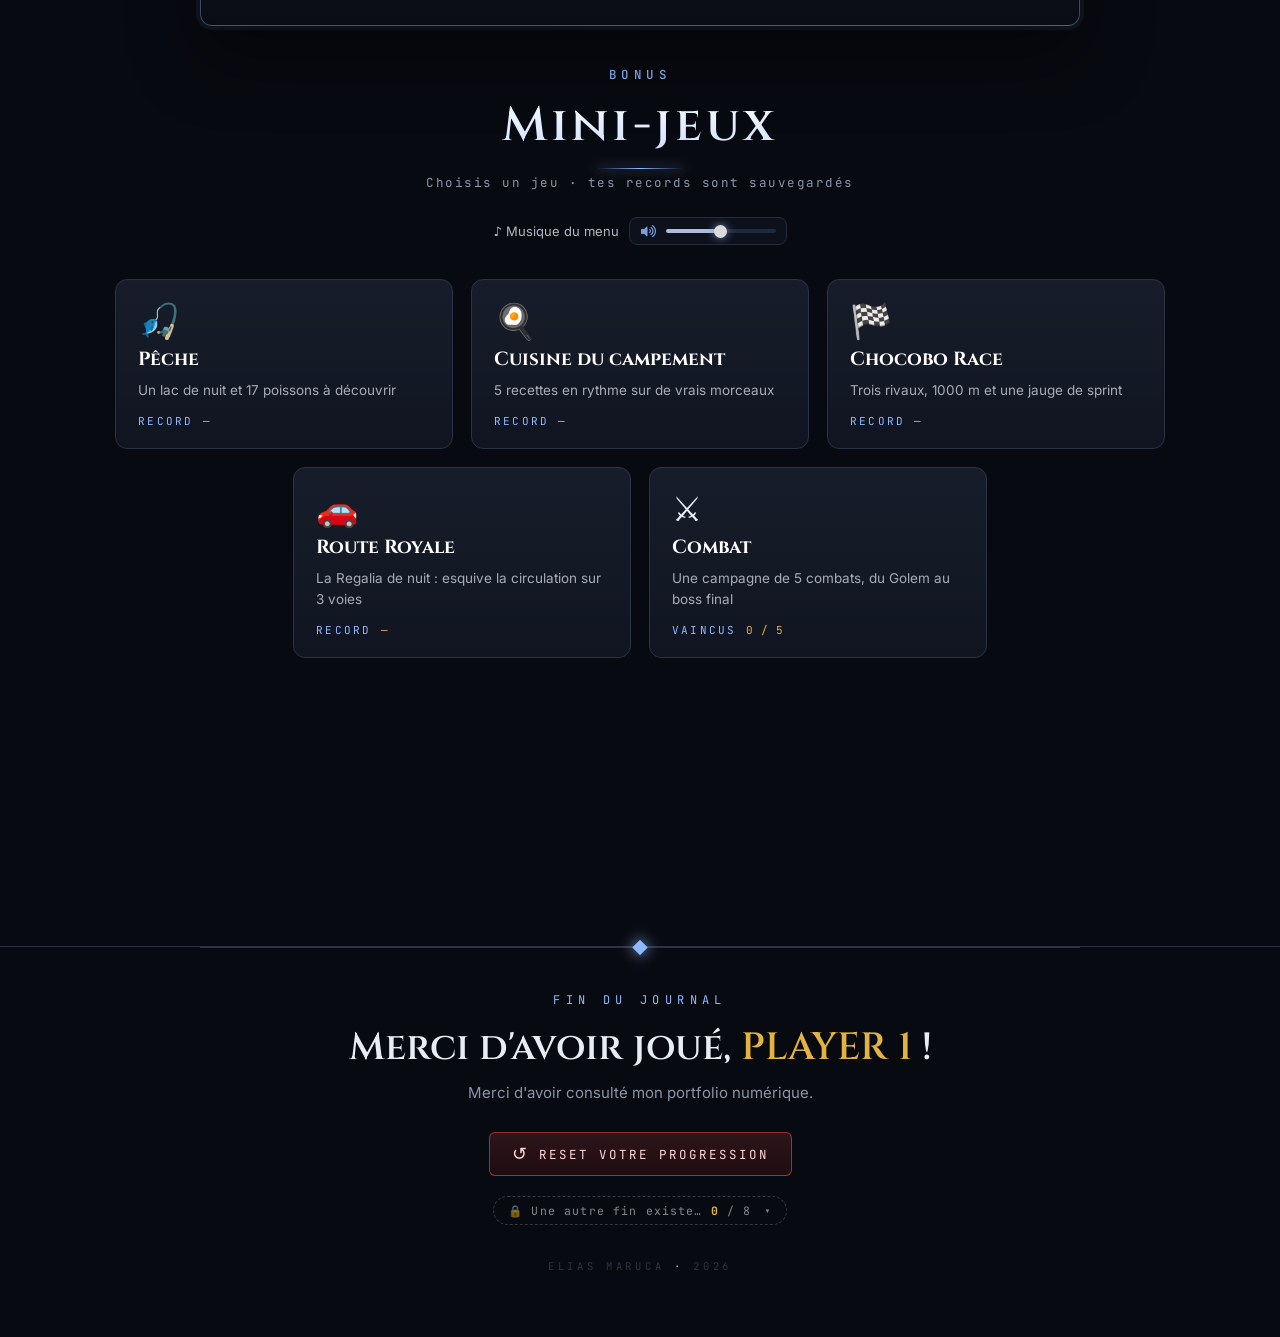
==== commit e4841d75: "Combat and cooking overhaul - Combat: each fight tuned with a bot (hard but winnable with good gear)" ====
--- a/index.html
+++ b/index.html
@@ -770,7 +770,7 @@
             <button class="game-card" type="button" data-game-open="cooking">
                 <span class="gc-icon" aria-hidden="true">🍳</span>
                 <b>Cuisine du campement</b>
-                <small>6 recettes en rythme sur de vrais morceaux</small>
+                <small>5 recettes en rythme sur de vrais morceaux</small>
                 <span class="gc-best">RECORD <em id="hubCooking">—</em></span>
             </button>
             <button class="game-card" type="button" data-game-open="chocobo">
--- a/aventure.css
+++ b/aventure.css
@@ -4006,6 +4006,22 @@
     font-size: 1.3rem;
 }
 
+/* jauge ATB des ennemis : fine, rouge, elle clignote juste avant l'attaque */
+.ar-foes .bt-eatb {
+    height: 4px;
+    margin-top: 0.35rem;
+}
+
+.ar-foes .bt-eatb span {
+    background: #e8735a;
+    transition: none;
+}
+
+.ar-foes .bt-eatb.is-near span {
+    background: #ffb36b;
+    box-shadow: 0 0 6px #ff8a4a;
+}
+
 .ar-foes .bt-tag {
     min-height: 1.4rem;
     margin: 0.3rem 0 0;
@@ -4054,7 +4070,7 @@
     align-items: center;
     justify-content: center;
     gap: 1rem;
-    margin: 0 auto 1.6rem;
+    margin: 2.6rem auto 1.6rem;
     font-size: 1.3rem;
     color: var(--text-color, #cfd6e6);
     opacity: 0.85;
@@ -4075,3 +4091,52 @@
     opacity: 0.45;
     transform: none;
 }
+
+/* menu pause : taille fixe, il ne bouge plus quand on change d'onglet
+   (le panneau de droite défile à l'intérieur s'il a plus de contenu) */
+.pz-panel {
+    height: min(46rem, calc(100vh - 24rem));
+    min-height: 0;
+}
+
+@keyframes pzPanel { from { opacity: 0; } }
+
+@media (min-width: 917px) and (max-height: 760px) {
+    .pz-panel { height: calc(100vh - 19rem); }
+}
+
+@media (max-width: 916px) {
+    /* sur téléphone : le cadre prend toute la hauteur et part du haut */
+    .pz-frame {
+        height: calc(100dvh - 2.4rem);
+        align-content: start;
+    }
+    .pz-panel { height: auto; }
+}
+
+/* reliques royales : bonus de combat cachés, aussi discrets que les coffres */
+.relic {
+    position: absolute;
+    left: clamp(2rem, var(--x), calc(100% - 2rem));
+    top: clamp(2rem, var(--y), calc(100% - 2rem));
+    z-index: 5;
+    width: 3rem;
+    height: 3rem;
+    display: grid;
+    place-items: center;
+    padding: 0;
+    border: none;
+    background: none;
+    font-size: 1.9rem;
+    line-height: 1;
+    color: #ffe2a0;
+    text-shadow: 0 0 10px rgba(255, 210, 120, 0.9);
+    opacity: 0.1;
+    transform: translate(-50%, -50%);
+    cursor: pointer;
+    transition: opacity .2s, transform .2s;
+}
+.relic:hover, .relic:focus-visible { opacity: 1; transform: translate(-50%, -50%) scale(1.35); outline: none; }
+.relic.is-taken { opacity: 0.3; filter: grayscale(1); cursor: default; text-shadow: none; }
+.relic.is-taken:hover { transform: translate(-50%, -50%); }
+.ar-relics { margin: 0.4rem 0 0; font-size: 1.25rem; color: #ffe2a0; opacity: 0.9; }
